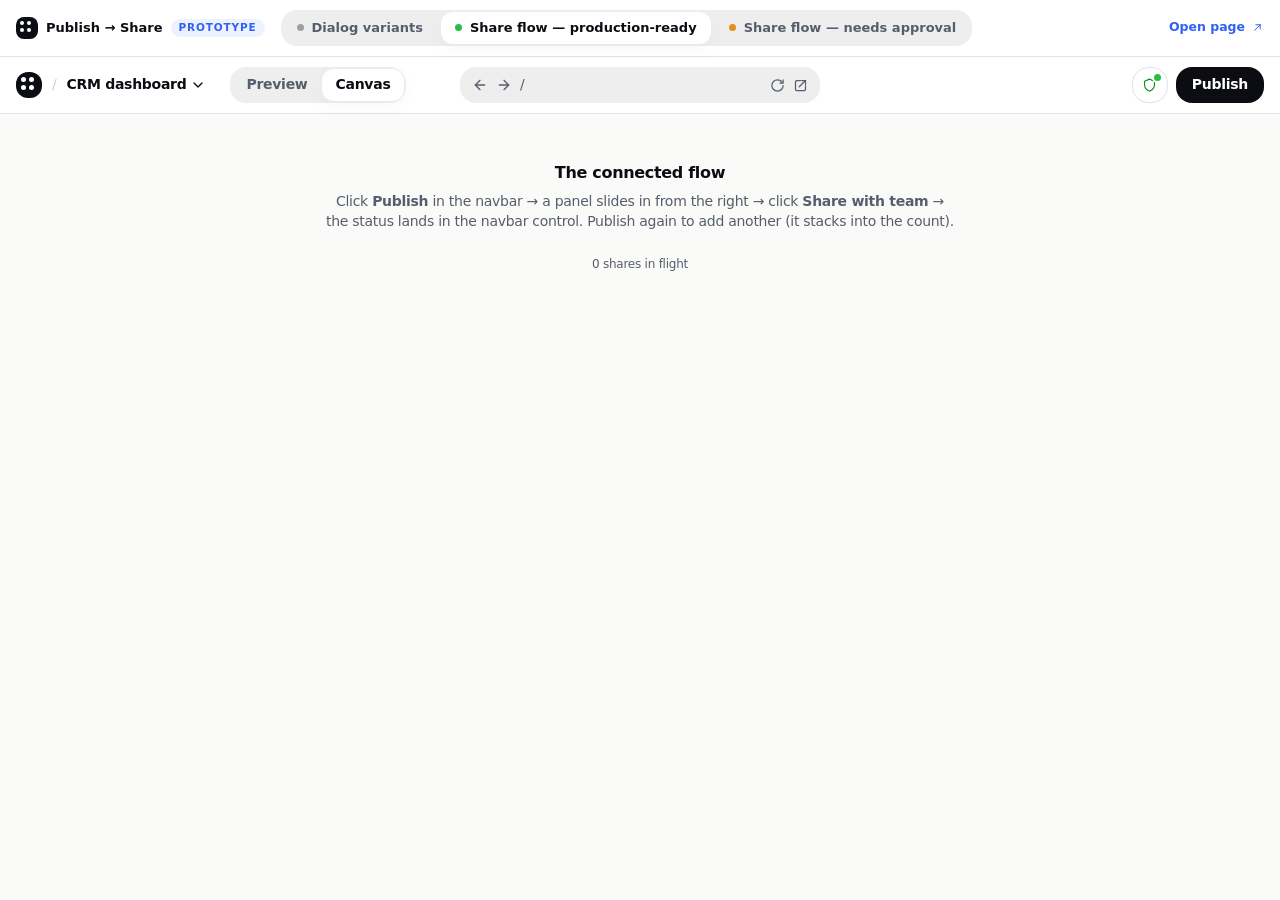
==== index.html @ e2013c05 "Publish → Share prototype: dialog variants + both connected flows with page nav" ====
<!DOCTYPE html>
<html lang="en" class="light">
  <head>
    <meta charset="UTF-8" />
    <meta name="viewport" content="width=device-width, initial-scale=1.0" />
    <title>Publish → Share — prototype</title>
    <script type="module" crossorigin src="./assets/prototype-CYHGVTD9.js"></script>
    <link rel="modulepreload" crossorigin href="./assets/tokenStyle-CZzd1Yzl.js">
    <link rel="modulepreload" crossorigin href="./assets/cn-BQHNewu7.js">
    <link rel="stylesheet" crossorigin href="./assets/tokenStyle-BaVqTPIq.css">
  </head>
  <body>
    <div id="root"></div>
  </body>
</html>
---- assets/tokenStyle-BaVqTPIq.css ----
@font-face{font-family:Satoshi;src:url(../fonts/satoshi/Satoshi%20Regular.otf) format("opentype");font-weight:400;font-style:normal;font-display:swap}@font-face{font-family:Satoshi;src:url(../fonts/satoshi/Satoshi%20Medium.otf) format("opentype");font-weight:500;font-style:normal;font-display:swap}@font-face{font-family:Satoshi;src:url(../fonts/satoshi/Satoshi%20Bold.otf) format("opentype");font-weight:700;font-style:normal;font-display:swap}*,:before,:after{--tw-border-spacing-x: 0;--tw-border-spacing-y: 0;--tw-translate-x: 0;--tw-translate-y: 0;--tw-rotate: 0;--tw-skew-x: 0;--tw-skew-y: 0;--tw-scale-x: 1;--tw-scale-y: 1;--tw-pan-x: ;--tw-pan-y: ;--tw-pinch-zoom: ;--tw-scroll-snap-strictness: proximity;--tw-gradient-from-position: ;--tw-gradient-via-position: ;--tw-gradient-to-position: ;--tw-ordinal: ;--tw-slashed-zero: ;--tw-numeric-figure: ;--tw-numeric-spacing: ;--tw-numeric-fraction: ;--tw-ring-inset: ;--tw-ring-offset-width: 0px;--tw-ring-offset-color: #fff;--tw-ring-color: rgb(71 115 245 / .5);--tw-ring-offset-shadow: 0 0 #0000;--tw-ring-shadow: 0 0 #0000;--tw-shadow: 0 0 #0000;--tw-shadow-colored: 0 0 #0000;--tw-blur: ;--tw-brightness: ;--tw-contrast: ;--tw-grayscale: ;--tw-hue-rotate: ;--tw-invert: ;--tw-saturate: ;--tw-sepia: ;--tw-drop-shadow: ;--tw-backdrop-blur: ;--tw-backdrop-brightness: ;--tw-backdrop-contrast: ;--tw-backdrop-grayscale: ;--tw-backdrop-hue-rotate: ;--tw-backdrop-invert: ;--tw-backdrop-opacity: ;--tw-backdrop-saturate: ;--tw-backdrop-sepia: ;--tw-contain-size: ;--tw-contain-layout: ;--tw-contain-paint: ;--tw-contain-style: }::backdrop{--tw-border-spacing-x: 0;--tw-border-spacing-y: 0;--tw-translate-x: 0;--tw-translate-y: 0;--tw-rotate: 0;--tw-skew-x: 0;--tw-skew-y: 0;--tw-scale-x: 1;--tw-scale-y: 1;--tw-pan-x: ;--tw-pan-y: ;--tw-pinch-zoom: ;--tw-scroll-snap-strictness: proximity;--tw-gradient-from-position: ;--tw-gradient-via-position: ;--tw-gradient-to-position: ;--tw-ordinal: ;--tw-slashed-zero: ;--tw-numeric-figure: ;--tw-numeric-spacing: ;--tw-numeric-fraction: ;--tw-ring-inset: ;--tw-ring-offset-width: 0px;--tw-ring-offset-color: #fff;--tw-ring-color: rgb(71 115 245 / .5);--tw-ring-offset-shadow: 0 0 #0000;--tw-ring-shadow: 0 0 #0000;--tw-shadow: 0 0 #0000;--tw-shadow-colored: 0 0 #0000;--tw-blur: ;--tw-brightness: ;--tw-contrast: ;--tw-grayscale: ;--tw-hue-rotate: ;--tw-invert: ;--tw-saturate: ;--tw-sepia: ;--tw-drop-shadow: ;--tw-backdrop-blur: ;--tw-backdrop-brightness: ;--tw-backdrop-contrast: ;--tw-backdrop-grayscale: ;--tw-backdrop-hue-rotate: ;--tw-backdrop-invert: ;--tw-backdrop-opacity: ;--tw-backdrop-saturate: ;--tw-backdrop-sepia: ;--tw-contain-size: ;--tw-contain-layout: ;--tw-contain-paint: ;--tw-contain-style: }*,:before,:after{box-sizing:border-box;border-width:0;border-style:solid;border-color:#e5e7eb}:before,:after{--tw-content: ""}html,:host{line-height:1.5;-webkit-text-size-adjust:100%;-moz-tab-size:4;-o-tab-size:4;tab-size:4;font-family:Inter,system-ui,-apple-system,sans-serif;font-feature-settings:normal;font-variation-settings:normal;-webkit-tap-highlight-color:transparent}body{margin:0;line-height:inherit}hr{height:0;color:inherit;border-top-width:1px}abbr:where([title]){-webkit-text-decoration:underline dotted;text-decoration:underline dotted}h1,h2,h3,h4,h5,h6{font-size:inherit;font-weight:inherit}a{color:inherit;text-decoration:inherit}b,strong{font-weight:bolder}code,kbd,samp,pre{font-family:ui-monospace,SFMono-Regular,Menlo,Monaco,Consolas,Liberation Mono,Courier New,monospace;font-feature-settings:normal;font-variation-settings:normal;font-size:1em}small{font-size:80%}sub,sup{font-size:75%;line-height:0;position:relative;vertical-align:baseline}sub{bottom:-.25em}sup{top:-.5em}table{text-indent:0;border-color:inherit;border-collapse:collapse}button,input,optgroup,select,textarea{font-family:inherit;font-feature-settings:inherit;font-variation-settings:inherit;font-size:100%;font-weight:inherit;line-height:inherit;letter-spacing:inherit;color:inherit;margin:0;padding:0}button,select{text-transform:none}button,input:where([type=button]),input:where([type=reset]),input:where([type=submit]){-webkit-appearance:button;background-color:transparent;background-image:none}:-moz-focusring{outline:auto}:-moz-ui-invalid{box-shadow:none}progress{vertical-align:baseline}::-webkit-inner-spin-button,::-webkit-outer-spin-button{height:auto}[type=search]{-webkit-appearance:textfield;outline-offset:-2px}::-webkit-search-decoration{-webkit-appearance:none}::-webkit-file-upload-button{-webkit-appearance:button;font:inherit}summary{display:list-item}blockquote,dl,dd,h1,h2,h3,h4,h5,h6,hr,figure,p,pre{margin:0}fieldset{margin:0;padding:0}legend{padding:0}ol,ul,menu{list-style:none;margin:0;padding:0}dialog{padding:0}textarea{resize:vertical}input::-moz-placeholder,textarea::-moz-placeholder{opacity:1;color:#9ca3af}input::placeholder,textarea::placeholder{opacity:1;color:#9ca3af}button,[role=button]{cursor:pointer}:disabled{cursor:default}img,svg,video,canvas,audio,iframe,embed,object{display:block;vertical-align:middle}img,video{max-width:100%;height:auto}[hidden]:where(:not([hidden=until-found])){display:none}:root{--color-button-cta: #0b0d12;--color-button-active: #0b0d12;--color-button-hover: #0b0d12;--color-button-success: #28bf45;--color-button-error: #de3f2c;--color-button-warning: #e58e20;--color-button-disable: #a3abc2;--color-bg-screen: #fafaf9;--color-bg-white: #ffffff;--color-bg-grey: #eeeeee;--color-bg-black: #0b0d12;--color-bg-contrast: #0b0d12;--color-bg-success: #f0fcf2;--color-bg-error: #fff4f2;--color-bg-warning: #fff9f0;--color-bg-blue: #f2f4f7;--color-icon-primary: #0b0d12;--color-icon-secondary: #565e6b;--color-icon-tertiary: #2f61f5;--color-icon-white: #ffffff;--color-icon-disable: #c7cddb;--color-icon-success: #0f8c27;--color-icon-error: #b22212;--color-icon-warning: #b26e18;--color-border-default: #dfe2ed;--color-border-hover: #0b0d12;--color-border-disable: #c7cddb;--color-border-white: #ffffff;--color-border-tertiary: #4773f5;--color-border-blue: #dae1f5;--color-border-green: #c4f2cd;--color-border-yellow: #ffe8cc;--color-border-red-light: #ffd1cc;--color-border-red-dark: #b22212;--color-focus-ring: #c7ddff;--color-bg-overlay: rgb(11 13 18 / .4);--color-text-primary: #0b0d12;--color-text-secondary: #565e6b;--color-text-tertiary: #2f61f5;--color-text-placeholder: #a3abc2;--color-text-disable: #c7cddb;--color-text-white: #ffffff;--color-text-black: #0b0d12;--color-text-success: #0f8c27;--color-text-error: #b22212;--color-text-warning: #b26e18}.dark{--color-button-cta: #ffffff;--color-button-active: #f5f5f7;--color-button-hover: #f5f5f7;--color-button-success: #28bf45;--color-button-error: #de3f2c;--color-button-warning: #e58e20;--color-button-disable: #565e6b;--color-bg-screen: #0b0d12;--color-bg-white: #15181f;--color-bg-grey: #1f232c;--color-bg-black: #ffffff;--color-bg-contrast: #ffffff;--color-bg-success: #0f1f12;--color-bg-error: #1f0e0c;--color-bg-warning: #1f1810;--color-bg-blue: #0e1424;--color-icon-primary: #ffffff;--color-icon-secondary: #a3abc2;--color-icon-tertiary: #4773f5;--color-icon-white: #0b0d12;--color-icon-disable: #565e6b;--color-icon-success: #28bf45;--color-icon-error: #de3f2c;--color-icon-warning: #e58e20;--color-border-default: #2a2f3b;--color-border-hover: #ffffff;--color-border-disable: #565e6b;--color-border-white: #15181f;--color-border-tertiary: #4773f5;--color-border-blue: #1d2540;--color-border-green: #1c3d24;--color-border-yellow: #3d2e15;--color-border-red-light: #3d1c17;--color-border-red-dark: #de3f2c;--color-focus-ring: #2a3a66;--color-bg-overlay: rgb(0 0 0 / .6);--color-text-primary: #ffffff;--color-text-secondary: #a3abc2;--color-text-tertiary: #4773f5;--color-text-placeholder: #565e6b;--color-text-disable: #565e6b;--color-text-white: #0b0d12;--color-text-black: #ffffff;--color-text-success: #28bf45;--color-text-error: #de3f2c;--color-text-warning: #e58e20}@media (prefers-color-scheme: dark){:root:not(.light){--color-button-cta: #ffffff;--color-button-active: #f5f5f7;--color-button-hover: #f5f5f7;--color-button-success: #28bf45;--color-button-error: #de3f2c;--color-button-warning: #e58e20;--color-button-disable: #565e6b;--color-bg-screen: #0b0d12;--color-bg-white: #15181f;--color-bg-grey: #1f232c;--color-bg-black: #ffffff;--color-bg-contrast: #ffffff;--color-bg-success: #0f1f12;--color-bg-error: #1f0e0c;--color-bg-warning: #1f1810;--color-bg-blue: #0e1424;--color-icon-primary: #ffffff;--color-icon-secondary: #a3abc2;--color-icon-tertiary: #4773f5;--color-icon-white: #0b0d12;--color-icon-disable: #565e6b;--color-icon-success: #28bf45;--color-icon-error: #de3f2c;--color-icon-warning: #e58e20;--color-border-default: #2a2f3b;--color-border-hover: #ffffff;--color-border-disable: #565e6b;--color-border-white: #15181f;--color-border-tertiary: #4773f5;--color-border-blue: #1d2540;--color-border-green: #1c3d24;--color-border-yellow: #3d2e15;--color-border-red-light: #3d1c17;--color-border-red-dark: #de3f2c;--color-focus-ring: #2a3a66;--color-bg-overlay: rgb(0 0 0 / .6);--color-text-primary: #ffffff;--color-text-secondary: #a3abc2;--color-text-tertiary: #4773f5;--color-text-placeholder: #565e6b;--color-text-disable: #565e6b;--color-text-white: #0b0d12;--color-text-black: #ffffff;--color-text-success: #28bf45;--color-text-error: #de3f2c;--color-text-warning: #e58e20}}:root{--spring-primary: #FFB6C1;--spring-secondary: #90EE90;--spring-accent: #87CEEB;--left-panel-width: 25%}.\!container{width:100%!important}.container{width:100%}@media (min-width: 640px){.\!container{max-width:640px!important}.container{max-width:640px}}@media (min-width: 768px){.\!container{max-width:768px!important}.container{max-width:768px}}@media (min-width: 1024px){.\!container{max-width:1024px!important}.container{max-width:1024px}}@media (min-width: 1280px){.\!container{max-width:1280px!important}.container{max-width:1280px}}@media (min-width: 1536px){.\!container{max-width:1536px!important}.container{max-width:1536px}}.custom-scrollbar{scrollbar-width:thin;scrollbar-color:rgba(0,0,0,.2) transparent}.custom-scrollbar::-webkit-scrollbar{width:12px;height:12px}.custom-scrollbar::-webkit-scrollbar-track{background:transparent;border-radius:10px;margin:8px 4px}.custom-scrollbar::-webkit-scrollbar-thumb{background:linear-gradient(180deg,#ffb6c180,#87ceeb66);border-radius:8px;border:1px solid rgba(255,255,255,.3);box-shadow:inset 0 0 3px #fff3;background-clip:padding-box;margin-right:2px}.custom-scrollbar::-webkit-scrollbar-thumb:hover{background:linear-gradient(180deg,#ffb6c1b3,#87ceeb99);box-shadow:inset 0 0 5px #ffffff4d}.custom-scrollbar::-webkit-scrollbar-thumb:active{background:linear-gradient(180deg,#ffb6c1cc,#87ceebb3)}.spring-header-container{display:flex;align-items:center;height:48px;padding:8px 20px;background:#fafaf9;border-bottom:1px solid var(--color-border-default);font-family:Inter,-apple-system,BlinkMacSystemFont,Segoe UI,sans-serif;position:fixed;top:0;left:var(--spring-menu-push, 0px);width:calc(100% - var(--spring-menu-push, 0px));transition:left .24s cubic-bezier(.16,1,.3,1),width .24s cubic-bezier(.16,1,.3,1);z-index:999999;pointer-events:auto}.spring-left-panel-container{display:flex;flex-direction:column;background:#fafaf9;position:fixed;top:48px;left:var(--spring-menu-push, 0px);width:var(--left-panel-width);min-width:350px;height:calc(100% - 48px);transition:left .24s cubic-bezier(.16,1,.3,1);z-index:999999;pointer-events:auto}@media (min-width: 2000px){:root{--left-panel-width-max: 400px}}@media (max-width: 1400px){:root{--left-panel-width-min: 280px}}@keyframes fadeUp{0%{opacity:0;transform:translateY(-4px)}to{opacity:1;transform:translateY(0)}}@keyframes shiny{0%{background-position:200% 0}to{background-position:-200% 0}}@keyframes sync-spin{to{transform:rotate(360deg)}}@keyframes shimmer{0%{background-position:150% center}to{background-position:-50% center}}.shimmer-text{background:linear-gradient(120deg,#565e6b,#565e6b 40%,#c7cddb,#565e6b 60%,#565e6b);background-size:200% 100%;background-clip:text;-webkit-background-clip:text;-webkit-text-fill-color:transparent;animation:shimmer 1.6s linear infinite}.sr-only{position:absolute;width:1px;height:1px;padding:0;margin:-1px;overflow:hidden;clip:rect(0,0,0,0);white-space:nowrap;border-width:0}.pointer-events-none{pointer-events:none}.pointer-events-auto{pointer-events:auto}.visible{visibility:visible}.invisible{visibility:hidden}.collapse{visibility:collapse}.static{position:static}.fixed{position:fixed}.absolute{position:absolute}.relative{position:relative}.sticky{position:sticky}.inset-0{top:0;right:0;bottom:0;left:0}.inset-x-0{left:0;right:0}.inset-y-0{top:0;bottom:0}.-bottom-16{bottom:-64px}.-left-12{left:-48px}.-right-1{right:-4px}.-right-12{right:-48px}.-right-16{right:-64px}.-top-1{top:-4px}.-top-24{top:-6rem}.-top-7{top:-28px}.bottom-0{bottom:0}.bottom-1{bottom:4px}.bottom-1\.5{bottom:.375rem}.bottom-full{bottom:100%}.left-0{left:0}.left-0\.5{left:2px}.left-1\/2{left:50%}.left-6{left:24px}.left-\[11px\]{left:11px}.right-0{right:0}.right-1{right:4px}.right-1\.5{right:.375rem}.right-2{right:8px}.right-3{right:12px}.right-4{right:16px}.right-\[-7px\]{right:-7px}.top-0{top:0}.top-0\.5{top:2px}.top-1{top:4px}.top-1\.5{top:.375rem}.top-1\/2{top:50%}.top-2{top:8px}.top-3{top:12px}.top-4{top:16px}.top-5{top:20px}.top-6{top:24px}.top-\[-7px\]{top:-7px}.top-\[calc\(100\%\+4px\)\]{top:calc(100% + 4px)}.top-\[calc\(100\%\+6px\)\]{top:calc(100% + 6px)}.top-full{top:100%}.z-0{z-index:0}.z-10{z-index:10}.z-20{z-index:20}.z-50{z-index:50}.z-\[100000000\]{z-index:100000000}.z-\[1000000\]{z-index:1000000}.z-\[100\]{z-index:100}.z-\[2000000\]{z-index:2000000}.z-\[2000001\]{z-index:2000001}.z-\[60\]{z-index:60}.z-\[70\]{z-index:70}.z-\[999998\]{z-index:999998}.z-\[99999995\]{z-index:99999995}.z-\[99999999\]{z-index:99999999}.z-\[9999999\]{z-index:9999999}.z-\[999999\]{z-index:999999}.z-\[N\]{z-index:N}.z-popover{z-index:50}.m-0{margin:0}.-mx-1{margin-left:-4px;margin-right:-4px}.mx-0\.5{margin-left:2px;margin-right:2px}.mx-3{margin-left:12px;margin-right:12px}.mx-6{margin-left:24px;margin-right:24px}.mx-auto{margin-left:auto;margin-right:auto}.my-1{margin-top:4px;margin-bottom:4px}.my-3{margin-top:12px;margin-bottom:12px}.my-4{margin-top:16px;margin-bottom:16px}.\!mt-2{margin-top:8px!important}.-mr-0\.5{margin-right:-2px}.-mt-1{margin-top:-4px}.mb-0\.5{margin-bottom:2px}.mb-1{margin-bottom:4px}.mb-1\.5{margin-bottom:.375rem}.mb-2{margin-bottom:8px}.mb-3{margin-bottom:12px}.mb-4{margin-bottom:16px}.mb-5{margin-bottom:20px}.mb-\[6px\]{margin-bottom:6px}.mb-\[8px\]{margin-bottom:8px}.ml-1{margin-left:4px}.ml-2{margin-left:8px}.ml-6{margin-left:24px}.ml-auto{margin-left:auto}.mr-auto{margin-right:auto}.mt-0{margin-top:0}.mt-0\.5{margin-top:2px}.mt-1{margin-top:4px}.mt-1\.5{margin-top:.375rem}.mt-12{margin-top:48px}.mt-2{margin-top:8px}.mt-2\.5{margin-top:.625rem}.mt-3{margin-top:12px}.mt-3\.5{margin-top:.875rem}.mt-4{margin-top:16px}.mt-5{margin-top:20px}.mt-6{margin-top:24px}.mt-7{margin-top:28px}.mt-8{margin-top:32px}.mt-\[16px\]{margin-top:16px}.mt-\[1px\]{margin-top:1px}.mt-\[24px\]{margin-top:24px}.mt-\[2px\]{margin-top:2px}.mt-\[5px\]{margin-top:5px}.mt-\[6px\]{margin-top:6px}.mt-\[7px\]{margin-top:7px}.mt-auto{margin-top:auto}.line-clamp-2{overflow:hidden;display:-webkit-box;-webkit-box-orient:vertical;-webkit-line-clamp:2}.block{display:block}.inline-block{display:inline-block}.inline{display:inline}.flex{display:flex}.inline-flex{display:inline-flex}.table{display:table}.grid{display:grid}.contents{display:contents}.hidden{display:none}.size-1\.5{width:.375rem;height:.375rem}.size-10{width:40px;height:40px}.size-14{width:56px;height:56px}.size-2{width:8px;height:8px}.size-20{width:80px;height:80px}.size-3{width:12px;height:12px}.size-4{width:16px;height:16px}.size-44{width:11rem;height:11rem}.size-5{width:20px;height:20px}.size-6{width:24px;height:24px}.size-64{width:16rem;height:16rem}.size-8{width:32px;height:32px}.size-\[10px\]{width:10px;height:10px}.size-\[15px\]{width:15px;height:15px}.size-\[16px\]{width:16px;height:16px}.size-\[18px\]{width:18px;height:18px}.size-\[38px\]{width:38px;height:38px}.size-\[46px\]{width:46px;height:46px}.size-\[52px\]{width:52px;height:52px}.size-\[72px\]{width:72px;height:72px}.size-full{width:100%;height:100%}.h-0\.5{height:2px}.h-1\.5{height:.375rem}.h-10{height:40px}.h-11{height:44px}.h-12{height:48px}.h-16{height:64px}.h-2{height:8px}.h-2\.5{height:.625rem}.h-3{height:12px}.h-32{height:8rem}.h-4{height:16px}.h-5{height:20px}.h-6{height:24px}.h-7{height:28px}.h-8{height:32px}.h-9{height:36px}.h-\[10px\]{height:10px}.h-\[11px\]{height:11px}.h-\[120px\]{height:120px}.h-\[13px\]{height:13px}.h-\[14px\]{height:14px}.h-\[15px\]{height:15px}.h-\[162px\]{height:162px}.h-\[170px\]{height:170px}.h-\[175px\]{height:175px}.h-\[17px\]{height:17px}.h-\[18px\]{height:18px}.h-\[22px\]{height:22px}.h-\[253px\]{height:253px}.h-\[26px\]{height:26px}.h-\[3px\]{height:3px}.h-\[55\%\]{height:55%}.h-\[560px\]{height:560px}.h-\[5px\]{height:5px}.h-\[6px\]{height:6px}.h-\[700px\]{height:700px}.h-\[7px\]{height:7px}.h-\[84px\]{height:84px}.h-auto{height:auto}.h-full{height:100%}.h-max{height:-moz-max-content;height:max-content}.h-px{height:1px}.h-screen{height:100vh}.max-h-64{max-height:16rem}.max-h-72{max-height:18rem}.max-h-\[180px\]{max-height:180px}.max-h-\[244px\]{max-height:244px}.max-h-\[280px\]{max-height:280px}.max-h-\[50vh\]{max-height:50vh}.max-h-\[80vh\]{max-height:80vh}.max-h-\[84vh\]{max-height:84vh}.max-h-\[85vh\]{max-height:85vh}.max-h-\[var\(--available-height\)\]{max-height:var(--available-height)}.max-h-full{max-height:100%}.min-h-0{min-height:0px}.min-h-40{min-height:10rem}.min-h-5{min-height:20px}.min-h-\[640px\]{min-height:640px}.min-h-full{min-height:100%}.min-h-screen{min-height:100vh}.w-1{width:4px}.w-1\/3{width:33.333333%}.w-10{width:40px}.w-11{width:44px}.w-12{width:48px}.w-14{width:56px}.w-16{width:64px}.w-2{width:8px}.w-2\.5{width:.625rem}.w-2\/3{width:66.666667%}.w-24{width:6rem}.w-3{width:12px}.w-4{width:16px}.w-44{width:11rem}.w-48{width:12rem}.w-5{width:20px}.w-6{width:24px}.w-7{width:28px}.w-72{width:18rem}.w-8{width:32px}.w-80{width:20rem}.w-9{width:36px}.w-\[10px\]{width:10px}.w-\[11px\]{width:11px}.w-\[130px\]{width:130px}.w-\[13px\]{width:13px}.w-\[150px\]{width:150px}.w-\[15px\]{width:15px}.w-\[18px\]{width:18px}.w-\[190px\]{width:190px}.w-\[22px\]{width:22px}.w-\[230px\]{width:230px}.w-\[260px\]{width:260px}.w-\[26px\]{width:26px}.w-\[272px\]{width:272px}.w-\[280px\]{width:280px}.w-\[288px\]{width:288px}.w-\[295px\]{width:295px}.w-\[2px\]{width:2px}.w-\[300px\]{width:300px}.w-\[312px\]{width:312px}.w-\[316px\]{width:316px}.w-\[320px\]{width:320px}.w-\[332px\]{width:332px}.w-\[360px\]{width:360px}.w-\[378px\]{width:378px}.w-\[380px\]{width:380px}.w-\[390px\]{width:390px}.w-\[400px\]{width:400px}.w-\[40px\]{width:40px}.w-\[420px\]{width:420px}.w-\[42px\]{width:42px}.w-\[440px\]{width:440px}.w-\[460px\]{width:460px}.w-\[474px\]{width:474px}.w-\[480px\]{width:480px}.w-\[520px\]{width:520px}.w-\[540px\]{width:540px}.w-\[560px\]{width:560px}.w-\[5px\]{width:5px}.w-\[60px\]{width:60px}.w-\[640px\]{width:640px}.w-\[680px\]{width:680px}.w-\[6px\]{width:6px}.w-\[7px\]{width:7px}.w-\[var\(--anchor-width\)\]{width:var(--anchor-width)}.w-fit{width:-moz-fit-content;width:fit-content}.w-full{width:100%}.w-max{width:-moz-max-content;width:max-content}.w-px{width:1px}.min-w-0{min-width:0px}.min-w-\[118px\]{min-width:118px}.min-w-\[124px\]{min-width:124px}.min-w-\[160px\]{min-width:160px}.min-w-\[240px\]{min-width:240px}.min-w-\[24px\]{min-width:24px}.min-w-\[260px\]{min-width:260px}.min-w-\[44px\]{min-width:44px}.min-w-\[52px\]{min-width:52px}.min-w-full{min-width:100%}.max-w-16{max-width:64px}.max-w-28{max-width:7rem}.max-w-48{max-width:12rem}.max-w-\[1080px\]{max-width:1080px}.max-w-\[1120px\]{max-width:1120px}.max-w-\[1180px\]{max-width:1180px}.max-w-\[180px\]{max-width:180px}.max-w-\[220px\]{max-width:220px}.max-w-\[2300px\]{max-width:2300px}.max-w-\[240px\]{max-width:240px}.max-w-\[260px\]{max-width:260px}.max-w-\[303px\]{max-width:303px}.max-w-\[34ch\]{max-width:34ch}.max-w-\[36ch\]{max-width:36ch}.max-w-\[420px\]{max-width:420px}.max-w-\[480px\]{max-width:480px}.max-w-\[487px\]{max-width:487px}.max-w-\[560px\]{max-width:560px}.max-w-\[582px\]{max-width:582px}.max-w-\[60ch\]{max-width:60ch}.max-w-\[620px\]{max-width:620px}.max-w-\[640px\]{max-width:640px}.max-w-\[680px\]{max-width:680px}.max-w-\[720px\]{max-width:720px}.max-w-\[760px\]{max-width:760px}.max-w-\[880px\]{max-width:880px}.max-w-\[90vw\]{max-width:90vw}.max-w-\[92vw\]{max-width:92vw}.max-w-\[95\%\]{max-width:95%}.max-w-full{max-width:100%}.max-w-xs{max-width:20rem}.flex-1{flex:1 1 0%}.flex-shrink-0{flex-shrink:0}.shrink{flex-shrink:1}.shrink-0{flex-shrink:0}.grow{flex-grow:1}.border-collapse{border-collapse:collapse}.origin-\[var\(--transform-origin\)\]{transform-origin:var(--transform-origin)}.-translate-x-1\/2{--tw-translate-x: -50%;transform:translate(var(--tw-translate-x),var(--tw-translate-y)) rotate(var(--tw-rotate)) skew(var(--tw-skew-x)) skewY(var(--tw-skew-y)) scaleX(var(--tw-scale-x)) scaleY(var(--tw-scale-y))}.-translate-y-1\/2{--tw-translate-y: -50%;transform:translate(var(--tw-translate-x),var(--tw-translate-y)) rotate(var(--tw-rotate)) skew(var(--tw-skew-x)) skewY(var(--tw-skew-y)) scaleX(var(--tw-scale-x)) scaleY(var(--tw-scale-y))}.translate-x-0{--tw-translate-x: 0px;transform:translate(var(--tw-translate-x),var(--tw-translate-y)) rotate(var(--tw-rotate)) skew(var(--tw-skew-x)) skewY(var(--tw-skew-y)) scaleX(var(--tw-scale-x)) scaleY(var(--tw-scale-y))}.translate-x-\[20px\]{--tw-translate-x: 20px;transform:translate(var(--tw-translate-x),var(--tw-translate-y)) rotate(var(--tw-rotate)) skew(var(--tw-skew-x)) skewY(var(--tw-skew-y)) scaleX(var(--tw-scale-x)) scaleY(var(--tw-scale-y))}.translate-x-\[2px\]{--tw-translate-x: 2px;transform:translate(var(--tw-translate-x),var(--tw-translate-y)) rotate(var(--tw-rotate)) skew(var(--tw-skew-x)) skewY(var(--tw-skew-y)) scaleX(var(--tw-scale-x)) scaleY(var(--tw-scale-y))}.translate-x-full{--tw-translate-x: 100%;transform:translate(var(--tw-translate-x),var(--tw-translate-y)) rotate(var(--tw-rotate)) skew(var(--tw-skew-x)) skewY(var(--tw-skew-y)) scaleX(var(--tw-scale-x)) scaleY(var(--tw-scale-y))}.translate-y-0{--tw-translate-y: 0px;transform:translate(var(--tw-translate-x),var(--tw-translate-y)) rotate(var(--tw-rotate)) skew(var(--tw-skew-x)) skewY(var(--tw-skew-y)) scaleX(var(--tw-scale-x)) scaleY(var(--tw-scale-y))}.translate-y-2{--tw-translate-y: 8px;transform:translate(var(--tw-translate-x),var(--tw-translate-y)) rotate(var(--tw-rotate)) skew(var(--tw-skew-x)) skewY(var(--tw-skew-y)) scaleX(var(--tw-scale-x)) scaleY(var(--tw-scale-y))}.-rotate-12{--tw-rotate: -12deg;transform:translate(var(--tw-translate-x),var(--tw-translate-y)) rotate(var(--tw-rotate)) skew(var(--tw-skew-x)) skewY(var(--tw-skew-y)) scaleX(var(--tw-scale-x)) scaleY(var(--tw-scale-y))}.rotate-12{--tw-rotate: 12deg;transform:translate(var(--tw-translate-x),var(--tw-translate-y)) rotate(var(--tw-rotate)) skew(var(--tw-skew-x)) skewY(var(--tw-skew-y)) scaleX(var(--tw-scale-x)) scaleY(var(--tw-scale-y))}.transform{transform:translate(var(--tw-translate-x),var(--tw-translate-y)) rotate(var(--tw-rotate)) skew(var(--tw-skew-x)) skewY(var(--tw-skew-y)) scaleX(var(--tw-scale-x)) scaleY(var(--tw-scale-y))}@keyframes scale-in{0%{transform:scale(0);opacity:0}to{transform:scale(1);opacity:1}}.animate-\[scale-in_80ms_ease-out\]{animation:scale-in 80ms ease-out}@keyframes fadeIn{0%{opacity:0}to{opacity:1}}.animate-fade-in{animation:fadeIn .3s ease-in-out}@keyframes pulse{50%{opacity:.5}}.animate-pulse{animation:pulse 2s cubic-bezier(.4,0,.6,1) infinite}@keyframes spin{to{transform:rotate(360deg)}}.animate-spin{animation:spin 1s linear infinite}.cursor-col-resize{cursor:col-resize}.cursor-copy{cursor:copy}.cursor-default{cursor:default}.cursor-grab{cursor:grab}.cursor-not-allowed{cursor:not-allowed}.cursor-ns-resize{cursor:ns-resize}.cursor-pointer{cursor:pointer}.cursor-text{cursor:text}.select-none{-webkit-user-select:none;-moz-user-select:none;user-select:none}.select-all{-webkit-user-select:all;-moz-user-select:all;user-select:all}.resize-none{resize:none}.resize-y{resize:vertical}.resize{resize:both}.scroll-mt-4{scroll-margin-top:16px}.list-inside{list-style-position:inside}.list-decimal{list-style-type:decimal}.list-disc{list-style-type:disc}.grid-cols-1{grid-template-columns:repeat(1,minmax(0,1fr))}.grid-cols-2{grid-template-columns:repeat(2,minmax(0,1fr))}.grid-cols-3{grid-template-columns:repeat(3,minmax(0,1fr))}.grid-cols-4{grid-template-columns:repeat(4,minmax(0,1fr))}.grid-cols-\[1fr_1fr_300px\]{grid-template-columns:1fr 1fr 300px}.grid-cols-\[260px_1fr\]{grid-template-columns:260px 1fr}.grid-cols-\[300px_1fr\]{grid-template-columns:300px 1fr}.grid-cols-\[repeat\(3\,minmax\(0\,1fr\)\)\]{grid-template-columns:repeat(3,minmax(0,1fr))}.flex-row{flex-direction:row}.flex-col{flex-direction:column}.flex-wrap{flex-wrap:wrap}.content-center{align-content:center}.content-start{align-content:flex-start}.items-start{align-items:flex-start}.items-end{align-items:flex-end}.items-center{align-items:center}.items-baseline{align-items:baseline}.items-stretch{align-items:stretch}.justify-start{justify-content:flex-start}.justify-end{justify-content:flex-end}.justify-center{justify-content:center}.justify-between{justify-content:space-between}.gap-0{gap:0px}.gap-0\.5{gap:2px}.gap-1{gap:4px}.gap-1\.5{gap:.375rem}.gap-10{gap:40px}.gap-12{gap:48px}.gap-2{gap:8px}.gap-2\.5{gap:.625rem}.gap-3{gap:12px}.gap-4{gap:16px}.gap-5{gap:20px}.gap-6{gap:24px}.gap-7{gap:28px}.gap-8{gap:32px}.gap-\[16px\]{gap:16px}.gap-\[24px\]{gap:24px}.gap-\[48px\]{gap:48px}.gap-\[4px\]{gap:4px}.gap-\[80px\]{gap:80px}.gap-\[8px\]{gap:8px}.gap-x-2{-moz-column-gap:8px;column-gap:8px}.gap-x-4{-moz-column-gap:16px;column-gap:16px}.gap-x-5{-moz-column-gap:20px;column-gap:20px}.gap-x-6{-moz-column-gap:24px;column-gap:24px}.gap-x-8{-moz-column-gap:32px;column-gap:32px}.gap-y-1{row-gap:4px}.gap-y-1\.5{row-gap:.375rem}.gap-y-2{row-gap:8px}.gap-y-3{row-gap:12px}.gap-y-5{row-gap:20px}.-space-x-1\.5>:not([hidden])~:not([hidden]){--tw-space-x-reverse: 0;margin-right:calc(-.375rem * var(--tw-space-x-reverse));margin-left:calc(-.375rem * calc(1 - var(--tw-space-x-reverse)))}.space-y-1>:not([hidden])~:not([hidden]){--tw-space-y-reverse: 0;margin-top:calc(4px * calc(1 - var(--tw-space-y-reverse)));margin-bottom:calc(4px * var(--tw-space-y-reverse))}.space-y-1\.5>:not([hidden])~:not([hidden]){--tw-space-y-reverse: 0;margin-top:calc(.375rem * calc(1 - var(--tw-space-y-reverse)));margin-bottom:calc(.375rem * var(--tw-space-y-reverse))}.space-y-2>:not([hidden])~:not([hidden]){--tw-space-y-reverse: 0;margin-top:calc(8px * calc(1 - var(--tw-space-y-reverse)));margin-bottom:calc(8px * var(--tw-space-y-reverse))}.space-y-4>:not([hidden])~:not([hidden]){--tw-space-y-reverse: 0;margin-top:calc(16px * calc(1 - var(--tw-space-y-reverse)));margin-bottom:calc(16px * var(--tw-space-y-reverse))}.divide-y>:not([hidden])~:not([hidden]){--tw-divide-y-reverse: 0;border-top-width:calc(1px * calc(1 - var(--tw-divide-y-reverse)));border-bottom-width:calc(1px * var(--tw-divide-y-reverse))}.divide-gray-200>:not([hidden])~:not([hidden]){--tw-divide-opacity: 1;border-color:rgb(229 231 235 / var(--tw-divide-opacity, 1))}.self-start{align-self:flex-start}.self-end{align-self:flex-end}.overflow-auto{overflow:auto}.overflow-hidden{overflow:hidden}.overflow-clip{overflow:clip}.overflow-x-auto{overflow-x:auto}.overflow-y-auto{overflow-y:auto}.overscroll-contain{overscroll-behavior:contain}.truncate{overflow:hidden;text-overflow:ellipsis;white-space:nowrap}.whitespace-normal{white-space:normal}.whitespace-nowrap{white-space:nowrap}.whitespace-pre{white-space:pre}.whitespace-pre-wrap{white-space:pre-wrap}.break-words{overflow-wrap:break-word}.break-all{word-break:break-all}.\!rounded{border-radius:.25rem!important}.rounded{border-radius:.25rem}.rounded-2xl{border-radius:20px}.rounded-3xl{border-radius:24px}.rounded-\[10px\]{border-radius:10px}.rounded-\[12px\]{border-radius:12px}.rounded-\[16px\]{border-radius:16px}.rounded-\[20px\]{border-radius:20px}.rounded-\[28px\]{border-radius:28px}.rounded-\[3px\]{border-radius:3px}.rounded-\[4px\]{border-radius:4px}.rounded-\[5px\]{border-radius:5px}.rounded-\[7px\]{border-radius:7px}.rounded-full{border-radius:9999px}.rounded-lg{border-radius:12px}.rounded-md{border-radius:8px}.rounded-none{border-radius:0}.rounded-sm{border-radius:4px}.rounded-xl{border-radius:16px}.rounded-l-2xl{border-top-left-radius:20px;border-bottom-left-radius:20px}.rounded-l-lg{border-top-left-radius:12px;border-bottom-left-radius:12px}.rounded-l-none{border-top-left-radius:0;border-bottom-left-radius:0}.rounded-r-lg{border-top-right-radius:12px;border-bottom-right-radius:12px}.rounded-r-none{border-top-right-radius:0;border-bottom-right-radius:0}.rounded-t-md{border-top-left-radius:8px;border-top-right-radius:8px}.border{border-width:1px}.border-0{border-width:0px}.border-1\.5{border-width:1.5px}.border-2{border-width:2px}.border-\[0\.5px\]{border-width:.5px}.border-\[1\.5px\]{border-width:1.5px}.border-\[3px\]{border-width:3px}.border-b{border-bottom-width:1px}.border-l{border-left-width:1px}.border-l-2{border-left-width:2px}.border-l-4{border-left-width:4px}.border-l-\[3px\]{border-left-width:3px}.border-r{border-right-width:1px}.border-t{border-top-width:1px}.border-dashed{border-style:dashed}.border-dotted{border-style:dotted}.border-none{border-style:none}.border-\[\#6243FF\]{--tw-border-opacity: 1;border-color:rgb(98 67 255 / var(--tw-border-opacity, 1))}.border-\[rgba\(0\,0\,0\,0\.1\)\]{border-color:#0000001a}.border-amber-200{--tw-border-opacity: 1;border-color:rgb(253 230 138 / var(--tw-border-opacity, 1))}.border-amber-300{--tw-border-opacity: 1;border-color:rgb(252 211 77 / var(--tw-border-opacity, 1))}.border-bg-black{border-color:var(--color-bg-black)}.border-bg-white{border-color:var(--color-bg-white)}.border-black\/10{border-color:#0000001a}.border-blue-200{--tw-border-opacity: 1;border-color:rgb(218 225 245 / var(--tw-border-opacity, 1))}.border-blue-300{--tw-border-opacity: 1;border-color:rgb(169 188 245 / var(--tw-border-opacity, 1))}.border-blue-500{--tw-border-opacity: 1;border-color:rgb(71 115 245 / var(--tw-border-opacity, 1))}.border-blue-600\/70{border-color:#2f61f5b3}.border-border{border-color:var(--color-border-default)}.border-border-blue{border-color:var(--color-border-blue)}.border-border-green{border-color:var(--color-border-green)}.border-border-hover{border-color:var(--color-border-hover)}.border-border-red-dark{border-color:var(--color-border-red-dark)}.border-border-red-light{border-color:var(--color-border-red-light)}.border-border-yellow{border-color:var(--color-border-yellow)}.border-emerald-200{--tw-border-opacity: 1;border-color:rgb(167 243 208 / var(--tw-border-opacity, 1))}.border-gray-100{--tw-border-opacity: 1;border-color:rgb(243 244 246 / var(--tw-border-opacity, 1))}.border-gray-200{--tw-border-opacity: 1;border-color:rgb(229 231 235 / var(--tw-border-opacity, 1))}.border-indigo-500\/80{border-color:#6366f1cc}.border-purple-200{--tw-border-opacity: 1;border-color:rgb(233 213 255 / var(--tw-border-opacity, 1))}.border-red-100{--tw-border-opacity: 1;border-color:rgb(255 232 229 / var(--tw-border-opacity, 1))}.border-red-200{--tw-border-opacity: 1;border-color:rgb(255 209 204 / var(--tw-border-opacity, 1))}.border-slate-200{--tw-border-opacity: 1;border-color:rgb(226 232 240 / var(--tw-border-opacity, 1))}.border-slate-300{--tw-border-opacity: 1;border-color:rgb(203 213 225 / var(--tw-border-opacity, 1))}.border-spring-pink{--tw-border-opacity: 1;border-color:rgb(255 182 193 / var(--tw-border-opacity, 1))}.border-transparent{border-color:transparent}.border-white\/20{border-color:#fff3}.border-l-gray-400{--tw-border-opacity: 1;border-left-color:rgb(156 163 175 / var(--tw-border-opacity, 1))}.border-l-red-400{--tw-border-opacity: 1;border-left-color:rgb(255 118 102 / var(--tw-border-opacity, 1))}.bg-\[\#16151f\]{--tw-bg-opacity: 1;background-color:rgb(22 21 31 / var(--tw-bg-opacity, 1))}.bg-\[\#F2F2F2\]{--tw-bg-opacity: 1;background-color:rgb(242 242 242 / var(--tw-bg-opacity, 1))}.bg-\[\#ececec\]{--tw-bg-opacity: 1;background-color:rgb(236 236 236 / var(--tw-bg-opacity, 1))}.bg-\[\#fafaf9\]{--tw-bg-opacity: 1;background-color:rgb(250 250 249 / var(--tw-bg-opacity, 1))}.bg-\[rgba\(14\,16\,20\,0\.96\)\]{background-color:#0e1014f5}.bg-\[var\(--color-border-disable\)\]{background-color:var(--color-border-disable)}.bg-amber-50{--tw-bg-opacity: 1;background-color:rgb(255 251 235 / var(--tw-bg-opacity, 1))}.bg-amber-50\/60{background-color:#fffbeb99}.bg-amber-600{--tw-bg-opacity: 1;background-color:rgb(217 119 6 / var(--tw-bg-opacity, 1))}.bg-bg-black{background-color:var(--color-bg-black)}.bg-bg-blue{background-color:var(--color-bg-blue)}.bg-bg-contrast{background-color:var(--color-bg-contrast)}.bg-bg-error{background-color:var(--color-bg-error)}.bg-bg-grey{background-color:var(--color-bg-grey)}.bg-bg-overlay{background-color:var(--color-bg-overlay)}.bg-bg-screen{background-color:var(--color-bg-screen)}.bg-bg-success{background-color:var(--color-bg-success)}.bg-bg-warning{background-color:var(--color-bg-warning)}.bg-bg-white{background-color:var(--color-bg-white)}.bg-black\/30{background-color:#0000004d}.bg-black\/40{background-color:#0006}.bg-black\/5{background-color:#0000000d}.bg-black\/60{background-color:#0009}.bg-blue-50{--tw-bg-opacity: 1;background-color:rgb(242 244 247 / var(--tw-bg-opacity, 1))}.bg-blue-50\/50{background-color:#f2f4f780}.bg-blue-500{--tw-bg-opacity: 1;background-color:rgb(71 115 245 / var(--tw-bg-opacity, 1))}.bg-blue-600\/5{background-color:#2f61f50d}.bg-border{background-color:var(--color-border-default)}.bg-button-cta{background-color:var(--color-button-cta)}.bg-button-success{background-color:var(--color-button-success)}.bg-button-warning{background-color:var(--color-button-warning)}.bg-emerald-50{--tw-bg-opacity: 1;background-color:rgb(236 253 245 / var(--tw-bg-opacity, 1))}.bg-gray-100{--tw-bg-opacity: 1;background-color:rgb(243 244 246 / var(--tw-bg-opacity, 1))}.bg-gray-50{--tw-bg-opacity: 1;background-color:rgb(249 250 251 / var(--tw-bg-opacity, 1))}.bg-gray-700{--tw-bg-opacity: 1;background-color:rgb(55 65 81 / var(--tw-bg-opacity, 1))}.bg-gray-900{--tw-bg-opacity: 1;background-color:rgb(17 24 39 / var(--tw-bg-opacity, 1))}.bg-green-50\/60{background-color:#f0fcf299}.bg-icon-error{background-color:var(--color-icon-error)}.bg-icon-primary{background-color:var(--color-icon-primary)}.bg-icon-secondary{background-color:var(--color-icon-secondary)}.bg-icon-success{background-color:var(--color-icon-success)}.bg-icon-tertiary{background-color:var(--color-icon-tertiary)}.bg-icon-warning{background-color:var(--color-icon-warning)}.bg-indigo-500\/10{background-color:#6366f11a}.bg-purple-100{--tw-bg-opacity: 1;background-color:rgb(243 232 255 / var(--tw-bg-opacity, 1))}.bg-purple-50{--tw-bg-opacity: 1;background-color:rgb(250 245 255 / var(--tw-bg-opacity, 1))}.bg-red-100{--tw-bg-opacity: 1;background-color:rgb(255 232 229 / var(--tw-bg-opacity, 1))}.bg-red-50{--tw-bg-opacity: 1;background-color:rgb(255 244 242 / var(--tw-bg-opacity, 1))}.bg-red-50\/60{background-color:#fff4f299}.bg-slate-50{--tw-bg-opacity: 1;background-color:rgb(248 250 252 / var(--tw-bg-opacity, 1))}.bg-spring-pink\/10{background-color:#ffb6c11a}.bg-transparent{background-color:transparent}.bg-white{--tw-bg-opacity: 1;background-color:rgb(255 255 255 / var(--tw-bg-opacity, 1))}.bg-white\/20{background-color:#fff3}.bg-zinc-700\/80{background-color:#3f3f46cc}.bg-cover{background-size:cover}.bg-center{background-position:center}.object-contain{-o-object-fit:contain;object-fit:contain}.object-cover{-o-object-fit:cover;object-fit:cover}.object-top{-o-object-position:top;object-position:top}.p-0{padding:0}.p-0\.5{padding:2px}.p-1{padding:4px}.p-1\.5{padding:.375rem}.p-10{padding:40px}.p-12{padding:48px}.p-2{padding:8px}.p-3{padding:12px}.p-4{padding:16px}.p-5{padding:20px}.p-6{padding:24px}.p-7{padding:28px}.p-\[12px\]{padding:12px}.p-\[16px\]{padding:16px}.p-\[48px\]{padding:48px}.p-\[80px\]{padding:80px}.px-0{padding-left:0;padding-right:0}.px-1{padding-left:4px;padding-right:4px}.px-1\.5{padding-left:.375rem;padding-right:.375rem}.px-14{padding-left:56px;padding-right:56px}.px-2{padding-left:8px;padding-right:8px}.px-2\.5{padding-left:.625rem;padding-right:.625rem}.px-3{padding-left:12px;padding-right:12px}.px-3\.5{padding-left:.875rem;padding-right:.875rem}.px-4{padding-left:16px;padding-right:16px}.px-5{padding-left:20px;padding-right:20px}.px-6{padding-left:24px;padding-right:24px}.px-8{padding-left:32px;padding-right:32px}.px-9{padding-left:36px;padding-right:36px}.px-\[10px\]{padding-left:10px;padding-right:10px}.px-\[14px\]{padding-left:14px;padding-right:14px}.px-\[22px\]{padding-left:22px;padding-right:22px}.px-\[5px\]{padding-left:5px;padding-right:5px}.py-0{padding-top:0;padding-bottom:0}.py-0\.5{padding-top:2px;padding-bottom:2px}.py-1{padding-top:4px;padding-bottom:4px}.py-1\.5{padding-top:.375rem;padding-bottom:.375rem}.py-10{padding-top:40px;padding-bottom:40px}.py-12{padding-top:48px;padding-bottom:48px}.py-16{padding-top:64px;padding-bottom:64px}.py-2{padding-top:8px;padding-bottom:8px}.py-2\.5{padding-top:.625rem;padding-bottom:.625rem}.py-3{padding-top:12px;padding-bottom:12px}.py-3\.5{padding-top:.875rem;padding-bottom:.875rem}.py-4{padding-top:16px;padding-bottom:16px}.py-5{padding-top:20px;padding-bottom:20px}.py-6{padding-top:24px;padding-bottom:24px}.py-7{padding-top:28px;padding-bottom:28px}.py-\[10px\]{padding-top:10px;padding-bottom:10px}.py-\[1px\]{padding-top:1px;padding-bottom:1px}.py-\[22px\]{padding-top:22px;padding-bottom:22px}.py-\[2px\]{padding-top:2px;padding-bottom:2px}.py-\[3px\]{padding-top:3px;padding-bottom:3px}.py-\[6px\]{padding-top:6px;padding-bottom:6px}.py-\[7px\]{padding-top:7px;padding-bottom:7px}.pb-0{padding-bottom:0}.pb-1{padding-bottom:4px}.pb-10{padding-bottom:40px}.pb-2{padding-bottom:8px}.pb-24{padding-bottom:6rem}.pb-3{padding-bottom:12px}.pb-4{padding-bottom:16px}.pb-6{padding-bottom:24px}.pb-8{padding-bottom:32px}.pb-\[180px\]{padding-bottom:180px}.pb-\[22px\]{padding-bottom:22px}.pl-0{padding-left:0}.pl-1{padding-left:4px}.pl-2{padding-left:8px}.pl-3\.5{padding-left:.875rem}.pl-4{padding-left:16px}.pl-5{padding-left:20px}.pl-8{padding-left:32px}.pl-\[150px\]{padding-left:150px}.pr-1{padding-right:4px}.pr-2{padding-right:8px}.pr-3{padding-right:12px}.pr-6{padding-right:24px}.pr-8{padding-right:32px}.pt-0\.5{padding-top:2px}.pt-1{padding-top:4px}.pt-10{padding-top:40px}.pt-11{padding-top:44px}.pt-12{padding-top:48px}.pt-2{padding-top:8px}.pt-3{padding-top:12px}.pt-3\.5{padding-top:.875rem}.pt-4{padding-top:16px}.pt-5{padding-top:20px}.pt-6{padding-top:24px}.pt-7{padding-top:28px}.pt-\[10px\]{padding-top:10px}.pt-\[15vh\]{padding-top:15vh}.pt-\[22px\]{padding-top:22px}.pt-\[3px\]{padding-top:3px}.text-left{text-align:left}.text-center{text-align:center}.text-right{text-align:right}.font-mono{font-family:ui-monospace,SFMono-Regular,Menlo,Monaco,Consolas,Liberation Mono,Courier New,monospace}.font-sans{font-family:Inter,system-ui,-apple-system,sans-serif}.text-2xl{font-size:1.5rem;line-height:2rem}.text-\[10\.5px\]{font-size:10.5px}.text-\[10px\]{font-size:10px}.text-\[11\.5px\]{font-size:11.5px}.text-\[11px\]{font-size:11px}.text-\[12\.5px\]{font-size:12.5px}.text-\[12px\]{font-size:12px}.text-\[13\.5px\]{font-size:13.5px}.text-\[13px\]{font-size:13px}.text-\[14px\]{font-size:14px}.text-\[15px\]{font-size:15px}.text-\[16px\]{font-size:16px}.text-\[17px\]{font-size:17px}.text-\[19px\]{font-size:19px}.text-\[34px\]{font-size:34px}.text-\[40px\]{font-size:40px}.text-\[58px\]{font-size:58px}.text-base{font-size:1rem;line-height:1.5rem}.text-body-2{font-size:20px;line-height:28px;letter-spacing:-.4px;font-weight:400}.text-body-3{font-size:16px;line-height:22.4px;letter-spacing:-.32px;font-weight:400}.text-body-4{font-size:14px;line-height:19.6px;letter-spacing:-.28px;font-weight:400}.text-body-5{font-size:12px;line-height:16.8px;letter-spacing:-.24px;font-weight:400}.text-body-6{font-size:10px;line-height:14px;letter-spacing:-.2px;font-weight:400}.text-h2{font-size:48px;line-height:67.2px;letter-spacing:-.96px;font-weight:600}.text-h3{font-size:40px;line-height:56px;letter-spacing:-.8px;font-weight:600}.text-h4{font-size:32px;line-height:44.8px;letter-spacing:-.64px;font-weight:600}.text-h5{font-size:24px;line-height:33.6px;letter-spacing:-.48px;font-weight:600}.text-h6{font-size:16px;line-height:22.4px;letter-spacing:-.32px;font-weight:600}.text-lg{font-size:1.125rem;line-height:1.75rem}.text-sm{font-size:.875rem;line-height:1.25rem}.text-subtitle-2{font-size:24px;line-height:33.6px;letter-spacing:-.48px;font-weight:500}.text-subtitle-3{font-size:20px;line-height:28px;letter-spacing:-.4px;font-weight:500}.text-subtitle-4{font-size:16px;line-height:22.4px;letter-spacing:-.32px;font-weight:500}.text-subtitle-5{font-size:14px;line-height:19.6px;letter-spacing:-.28px;font-weight:500}.text-subtitle-6{font-size:12px;line-height:16.8px;letter-spacing:-.24px;font-weight:500}.text-xl{font-size:1.25rem;line-height:1.75rem}.text-xs{font-size:.75rem;line-height:1rem}.font-bold{font-weight:700}.font-medium{font-weight:500}.font-normal{font-weight:400}.font-semibold{font-weight:600}.uppercase{text-transform:uppercase}.capitalize{text-transform:capitalize}.italic{font-style:italic}.tabular-nums{--tw-numeric-spacing: tabular-nums;font-variant-numeric:var(--tw-ordinal) var(--tw-slashed-zero) var(--tw-numeric-figure) var(--tw-numeric-spacing) var(--tw-numeric-fraction)}.leading-5{line-height:1.25rem}.leading-\[1\.02\]{line-height:1.02}.leading-\[1\.08\]{line-height:1.08}.leading-\[1\.4\]{line-height:1.4}.leading-\[1\.55\]{line-height:1.55}.leading-none{line-height:1}.leading-relaxed{line-height:1.625}.leading-snug{line-height:1.375}.leading-tight{line-height:1.25}.tracking-\[-0\.02em\]{letter-spacing:-.02em}.tracking-\[-0\.03em\]{letter-spacing:-.03em}.tracking-\[-0\.24px\]{letter-spacing:-.24px}.tracking-\[-0\.26px\]{letter-spacing:-.26px}.tracking-\[-0\.28px\]{letter-spacing:-.28px}.tracking-\[0\.06em\]{letter-spacing:.06em}.tracking-\[0\.08em\]{letter-spacing:.08em}.tracking-\[0\.12em\]{letter-spacing:.12em}.tracking-\[0\.14em\]{letter-spacing:.14em}.tracking-\[0\.1em\]{letter-spacing:.1em}.tracking-tight{letter-spacing:-.025em}.tracking-wide{letter-spacing:.025em}.tracking-wider{letter-spacing:.05em}.text-\[\#0B0D12\],.text-\[\#0b0d12\]{--tw-text-opacity: 1;color:rgb(11 13 18 / var(--tw-text-opacity, 1))}.text-\[\#6243FF\]{--tw-text-opacity: 1;color:rgb(98 67 255 / var(--tw-text-opacity, 1))}.text-amber-800{--tw-text-opacity: 1;color:rgb(146 64 14 / var(--tw-text-opacity, 1))}.text-amber-900{--tw-text-opacity: 1;color:rgb(120 53 15 / var(--tw-text-opacity, 1))}.text-amber-900\/60{color:#78350f99}.text-amber-900\/80{color:#78350fcc}.text-black{--tw-text-opacity: 1;color:rgb(0 0 0 / var(--tw-text-opacity, 1))}.text-black\/60{color:#0009}.text-blue-400{--tw-text-opacity: 1;color:rgb(128 159 255 / var(--tw-text-opacity, 1))}.text-blue-600{--tw-text-opacity: 1;color:rgb(47 97 245 / var(--tw-text-opacity, 1))}.text-blue-700{--tw-text-opacity: 1;color:rgb(22 72 219 / var(--tw-text-opacity, 1))}.text-current{color:currentColor}.text-emerald-800\/80{color:#065f46cc}.text-emerald-900{--tw-text-opacity: 1;color:rgb(6 78 59 / var(--tw-text-opacity, 1))}.text-emerald-900\/80{color:#064e3bcc}.text-gray-100{--tw-text-opacity: 1;color:rgb(243 244 246 / var(--tw-text-opacity, 1))}.text-gray-400{--tw-text-opacity: 1;color:rgb(156 163 175 / var(--tw-text-opacity, 1))}.text-gray-500{--tw-text-opacity: 1;color:rgb(107 114 128 / var(--tw-text-opacity, 1))}.text-gray-600{--tw-text-opacity: 1;color:rgb(75 85 99 / var(--tw-text-opacity, 1))}.text-gray-700{--tw-text-opacity: 1;color:rgb(55 65 81 / var(--tw-text-opacity, 1))}.text-gray-800{--tw-text-opacity: 1;color:rgb(31 41 55 / var(--tw-text-opacity, 1))}.text-gray-900{--tw-text-opacity: 1;color:rgb(17 24 39 / var(--tw-text-opacity, 1))}.text-green-700{--tw-text-opacity: 1;color:rgb(15 140 39 / var(--tw-text-opacity, 1))}.text-icon-error{color:var(--color-icon-error)}.text-icon-primary{color:var(--color-icon-primary)}.text-icon-secondary{color:var(--color-icon-secondary)}.text-neutral-600{--tw-text-opacity: 1;color:rgb(86 94 107 / var(--tw-text-opacity, 1))}.text-purple-700{--tw-text-opacity: 1;color:rgb(126 34 206 / var(--tw-text-opacity, 1))}.text-red-300{--tw-text-opacity: 1;color:rgb(255 163 153 / var(--tw-text-opacity, 1))}.text-red-500{--tw-text-opacity: 1;color:rgb(222 63 44 / var(--tw-text-opacity, 1))}.text-red-600{--tw-text-opacity: 1;color:rgb(204 39 20 / var(--tw-text-opacity, 1))}.text-red-700{--tw-text-opacity: 1;color:rgb(178 34 18 / var(--tw-text-opacity, 1))}.text-red-800{--tw-text-opacity: 1;color:rgb(153 29 15 / var(--tw-text-opacity, 1))}.text-slate-600{--tw-text-opacity: 1;color:rgb(71 85 105 / var(--tw-text-opacity, 1))}.text-slate-700{--tw-text-opacity: 1;color:rgb(51 65 85 / var(--tw-text-opacity, 1))}.text-slate-900{--tw-text-opacity: 1;color:rgb(15 23 42 / var(--tw-text-opacity, 1))}.text-text-error{color:var(--color-text-error)}.text-text-placeholder{color:var(--color-text-placeholder)}.text-text-primary{color:var(--color-text-primary)}.text-text-secondary{color:var(--color-text-secondary)}.text-text-success{color:var(--color-text-success)}.text-text-warning{color:var(--color-text-warning)}.text-transparent{color:transparent}.text-white{--tw-text-opacity: 1;color:rgb(255 255 255 / var(--tw-text-opacity, 1))}.text-white\/90{color:#ffffffe6}.underline{text-decoration-line:underline}.line-through{text-decoration-line:line-through}.no-underline{text-decoration-line:none}.opacity-0{opacity:0}.opacity-10{opacity:.1}.opacity-100{opacity:1}.opacity-50{opacity:.5}.opacity-55{opacity:.55}.opacity-60{opacity:.6}.shadow{--tw-shadow: 0 1px 3px 0 rgb(0 0 0 / .1), 0 1px 2px -1px rgb(0 0 0 / .1);--tw-shadow-colored: 0 1px 3px 0 var(--tw-shadow-color), 0 1px 2px -1px var(--tw-shadow-color);box-shadow:var(--tw-ring-offset-shadow, 0 0 #0000),var(--tw-ring-shadow, 0 0 #0000),var(--tw-shadow)}.shadow-2xl{--tw-shadow: 0 25px 50px -12px rgb(0 0 0 / .25);--tw-shadow-colored: 0 25px 50px -12px var(--tw-shadow-color);box-shadow:var(--tw-ring-offset-shadow, 0 0 #0000),var(--tw-ring-shadow, 0 0 #0000),var(--tw-shadow)}.shadow-\[0_4px_24px_rgba\(0\,0\,0\,0\.14\)\,0_1px_4px_rgba\(0\,0\,0\,0\.08\)\]{--tw-shadow: 0 4px 24px rgba(0,0,0,.14),0 1px 4px rgba(0,0,0,.08);--tw-shadow-colored: 0 4px 24px var(--tw-shadow-color), 0 1px 4px var(--tw-shadow-color);box-shadow:var(--tw-ring-offset-shadow, 0 0 #0000),var(--tw-ring-shadow, 0 0 #0000),var(--tw-shadow)}.shadow-\[0px_15px_40px_0px_rgba\(0\,0\,0\,0\.10\)\]{--tw-shadow: 0px 15px 40px 0px rgba(0,0,0,.1);--tw-shadow-colored: 0px 15px 40px 0px var(--tw-shadow-color);box-shadow:var(--tw-ring-offset-shadow, 0 0 #0000),var(--tw-ring-shadow, 0 0 #0000),var(--tw-shadow)}.shadow-focus-tight{--tw-shadow: 0 0 0 1px var(--color-bg-white), 0 0 0 2px var(--color-focus-ring);--tw-shadow-colored: 0 0 0 1px var(--tw-shadow-color), 0 0 0 2px var(--tw-shadow-color);box-shadow:var(--tw-ring-offset-shadow, 0 0 #0000),var(--tw-ring-shadow, 0 0 #0000),var(--tw-shadow)}.shadow-lg{--tw-shadow: 0 10px 15px -3px rgb(0 0 0 / .1), 0 4px 6px -4px rgb(0 0 0 / .1);--tw-shadow-colored: 0 10px 15px -3px var(--tw-shadow-color), 0 4px 6px -4px var(--tw-shadow-color);box-shadow:var(--tw-ring-offset-shadow, 0 0 #0000),var(--tw-ring-shadow, 0 0 #0000),var(--tw-shadow)}.shadow-md{--tw-shadow: 0 15px 40px 0 rgba(0, 0, 0, .1);--tw-shadow-colored: 0 15px 40px 0 var(--tw-shadow-color);box-shadow:var(--tw-ring-offset-shadow, 0 0 #0000),var(--tw-ring-shadow, 0 0 #0000),var(--tw-shadow)}.shadow-sm{--tw-shadow: 0 6px 20px 0 rgba(0, 0, 0, .03);--tw-shadow-colored: 0 6px 20px 0 var(--tw-shadow-color);box-shadow:var(--tw-ring-offset-shadow, 0 0 #0000),var(--tw-ring-shadow, 0 0 #0000),var(--tw-shadow)}.shadow-xs{--tw-shadow: 0 1px 2px 0 rgba(0, 0, 0, .08);--tw-shadow-colored: 0 1px 2px 0 var(--tw-shadow-color);box-shadow:var(--tw-ring-offset-shadow, 0 0 #0000),var(--tw-ring-shadow, 0 0 #0000),var(--tw-shadow)}.outline-none{outline:2px solid transparent;outline-offset:2px}.outline{outline-style:solid}.ring{--tw-ring-offset-shadow: var(--tw-ring-inset) 0 0 0 var(--tw-ring-offset-width) var(--tw-ring-offset-color);--tw-ring-shadow: var(--tw-ring-inset) 0 0 0 calc(3px + var(--tw-ring-offset-width)) var(--tw-ring-color);box-shadow:var(--tw-ring-offset-shadow),var(--tw-ring-shadow),var(--tw-shadow, 0 0 #0000)}.ring-1{--tw-ring-offset-shadow: var(--tw-ring-inset) 0 0 0 var(--tw-ring-offset-width) var(--tw-ring-offset-color);--tw-ring-shadow: var(--tw-ring-inset) 0 0 0 calc(1px + var(--tw-ring-offset-width)) var(--tw-ring-color);box-shadow:var(--tw-ring-offset-shadow),var(--tw-ring-shadow),var(--tw-shadow, 0 0 #0000)}.ring-2{--tw-ring-offset-shadow: var(--tw-ring-inset) 0 0 0 var(--tw-ring-offset-width) var(--tw-ring-offset-color);--tw-ring-shadow: var(--tw-ring-inset) 0 0 0 calc(2px + var(--tw-ring-offset-width)) var(--tw-ring-color);box-shadow:var(--tw-ring-offset-shadow),var(--tw-ring-shadow),var(--tw-shadow, 0 0 #0000)}.ring-inset{--tw-ring-inset: inset}.ring-\[color\:var\(--color-border-hover\)\]{--tw-ring-color: var(--color-border-hover)}.ring-bg-white{--tw-ring-color: var(--color-bg-white)}.ring-white\/10{--tw-ring-color: rgb(255 255 255 / .1)}.blur{--tw-blur: blur(8px);filter:var(--tw-blur) var(--tw-brightness) var(--tw-contrast) var(--tw-grayscale) var(--tw-hue-rotate) var(--tw-invert) var(--tw-saturate) var(--tw-sepia) var(--tw-drop-shadow)}.drop-shadow{--tw-drop-shadow: drop-shadow(0 1px 2px rgb(0 0 0 / .1)) drop-shadow(0 1px 1px rgb(0 0 0 / .06));filter:var(--tw-blur) var(--tw-brightness) var(--tw-contrast) var(--tw-grayscale) var(--tw-hue-rotate) var(--tw-invert) var(--tw-saturate) var(--tw-sepia) var(--tw-drop-shadow)}.invert{--tw-invert: invert(100%);filter:var(--tw-blur) var(--tw-brightness) var(--tw-contrast) var(--tw-grayscale) var(--tw-hue-rotate) var(--tw-invert) var(--tw-saturate) var(--tw-sepia) var(--tw-drop-shadow)}.filter{filter:var(--tw-blur) var(--tw-brightness) var(--tw-contrast) var(--tw-grayscale) var(--tw-hue-rotate) var(--tw-invert) var(--tw-saturate) var(--tw-sepia) var(--tw-drop-shadow)}.backdrop-blur{--tw-backdrop-blur: blur(8px);-webkit-backdrop-filter:var(--tw-backdrop-blur) var(--tw-backdrop-brightness) var(--tw-backdrop-contrast) var(--tw-backdrop-grayscale) var(--tw-backdrop-hue-rotate) var(--tw-backdrop-invert) var(--tw-backdrop-opacity) var(--tw-backdrop-saturate) var(--tw-backdrop-sepia);backdrop-filter:var(--tw-backdrop-blur) var(--tw-backdrop-brightness) var(--tw-backdrop-contrast) var(--tw-backdrop-grayscale) var(--tw-backdrop-hue-rotate) var(--tw-backdrop-invert) var(--tw-backdrop-opacity) var(--tw-backdrop-saturate) var(--tw-backdrop-sepia)}.backdrop-blur-sm{--tw-backdrop-blur: blur(4px);-webkit-backdrop-filter:var(--tw-backdrop-blur) var(--tw-backdrop-brightness) var(--tw-backdrop-contrast) var(--tw-backdrop-grayscale) var(--tw-backdrop-hue-rotate) var(--tw-backdrop-invert) var(--tw-backdrop-opacity) var(--tw-backdrop-saturate) var(--tw-backdrop-sepia);backdrop-filter:var(--tw-backdrop-blur) var(--tw-backdrop-brightness) var(--tw-backdrop-contrast) var(--tw-backdrop-grayscale) var(--tw-backdrop-hue-rotate) var(--tw-backdrop-invert) var(--tw-backdrop-opacity) var(--tw-backdrop-saturate) var(--tw-backdrop-sepia)}.transition{transition-property:color,background-color,border-color,text-decoration-color,fill,stroke,opacity,box-shadow,transform,filter,backdrop-filter;transition-timing-function:cubic-bezier(.4,0,.2,1);transition-duration:.15s}.transition-\[border-color\]{transition-property:border-color;transition-timing-function:cubic-bezier(.4,0,.2,1);transition-duration:.15s}.transition-\[box-shadow\,border-color\]{transition-property:box-shadow,border-color;transition-timing-function:cubic-bezier(.4,0,.2,1);transition-duration:.15s}.transition-\[opacity\,transform\]{transition-property:opacity,transform;transition-timing-function:cubic-bezier(.4,0,.2,1);transition-duration:.15s}.transition-all{transition-property:all;transition-timing-function:cubic-bezier(.4,0,.2,1);transition-duration:.15s}.transition-colors{transition-property:color,background-color,border-color,text-decoration-color,fill,stroke;transition-timing-function:cubic-bezier(.4,0,.2,1);transition-duration:.15s}.transition-opacity{transition-property:opacity;transition-timing-function:cubic-bezier(.4,0,.2,1);transition-duration:.15s}.transition-shadow{transition-property:box-shadow;transition-timing-function:cubic-bezier(.4,0,.2,1);transition-duration:.15s}.transition-transform{transition-property:transform;transition-timing-function:cubic-bezier(.4,0,.2,1);transition-duration:.15s}.duration-100{transition-duration:.1s}.duration-150{transition-duration:.15s}.duration-200{transition-duration:.2s}.duration-300{transition-duration:.3s}.duration-700{transition-duration:.7s}.duration-\[80ms\]{transition-duration:80ms}.ease-in{transition-timing-function:cubic-bezier(.4,0,1,1)}.ease-in-out{transition-timing-function:cubic-bezier(.4,0,.2,1)}.ease-out{transition-timing-function:cubic-bezier(0,0,.2,1)}.will-change-transform{will-change:transform}.\[appearance\:textfield\]{-webkit-appearance:textfield;-moz-appearance:textfield;appearance:textfield}.\[caret-color\:var\(--color-text-primary\)\]{caret-color:var(--color-text-primary)}.\[color\:\.\.\.\]{color:...}.\[color\:var\(--color-text-error\)\]{color:var(--color-text-error)}.\[color\:var\(--color-text-primary\)\]{color:var(--color-text-primary)}.\[color\:var\(--color-text-secondary\)\]{color:var(--color-text-secondary)}.\[color\:var\(\.\.\.\)\]{color:var(...)}.\[overflow-wrap\:anywhere\]{overflow-wrap:anywhere}.\[scrollbar-width\:thin\]{scrollbar-width:thin}.\[word-break\:break-word\]{word-break:break-word}.placeholder\:text-text-placeholder::-moz-placeholder{color:var(--color-text-placeholder)}.placeholder\:text-text-placeholder::placeholder{color:var(--color-text-placeholder)}.placeholder\:text-transparent::-moz-placeholder{color:transparent}.placeholder\:text-transparent::placeholder{color:transparent}.placeholder\:\[color\:var\(--color-text-disable\)\]::-moz-placeholder{color:var(--color-text-disable)}.placeholder\:\[color\:var\(--color-text-disable\)\]::placeholder{color:var(--color-text-disable)}.placeholder\:\[color\:var\(--color-text-placeholder\)\]::-moz-placeholder{color:var(--color-text-placeholder)}.placeholder\:\[color\:var\(--color-text-placeholder\)\]::placeholder{color:var(--color-text-placeholder)}.first\:mt-0:first-child{margin-top:0}.first\:border-t-0:first-child{border-top-width:0px}.last\:pb-0:last-child{padding-bottom:0}.empty\:hidden:empty{display:none}.focus-within\:z-10:focus-within{z-index:10}.focus-within\:border-border-hover:focus-within{border-color:var(--color-border-hover)}.hover\:scale-\[1\.02\]:hover{--tw-scale-x: 1.02;--tw-scale-y: 1.02;transform:translate(var(--tw-translate-x),var(--tw-translate-y)) rotate(var(--tw-rotate)) skew(var(--tw-skew-x)) skewY(var(--tw-skew-y)) scaleX(var(--tw-scale-x)) scaleY(var(--tw-scale-y))}.hover\:border-border-hover:hover{border-color:var(--color-border-hover)}.hover\:\!bg-transparent:hover{background-color:transparent!important}.hover\:bg-\[rgba\(11\,13\,18\,0\.04\)\]:hover{background-color:#0b0d120a}.hover\:bg-amber-700:hover{--tw-bg-opacity: 1;background-color:rgb(180 83 9 / var(--tw-bg-opacity, 1))}.hover\:bg-bg-grey:hover{background-color:var(--color-bg-grey)}.hover\:bg-black\/\[0\.05\]:hover{background-color:#0000000d}.hover\:bg-blue-100:hover{--tw-bg-opacity: 1;background-color:rgb(230 234 245 / var(--tw-bg-opacity, 1))}.hover\:bg-button-hover:hover{background-color:var(--color-button-hover)}.hover\:bg-gray-100:hover{--tw-bg-opacity: 1;background-color:rgb(243 244 246 / var(--tw-bg-opacity, 1))}.hover\:bg-gray-50:hover{--tw-bg-opacity: 1;background-color:rgb(249 250 251 / var(--tw-bg-opacity, 1))}.hover\:bg-purple-100:hover{--tw-bg-opacity: 1;background-color:rgb(243 232 255 / var(--tw-bg-opacity, 1))}.hover\:bg-red-100:hover{--tw-bg-opacity: 1;background-color:rgb(255 232 229 / var(--tw-bg-opacity, 1))}.hover\:bg-red-200:hover{--tw-bg-opacity: 1;background-color:rgb(255 209 204 / var(--tw-bg-opacity, 1))}.hover\:bg-slate-100:hover{--tw-bg-opacity: 1;background-color:rgb(241 245 249 / var(--tw-bg-opacity, 1))}.hover\:text-red-700:hover{--tw-text-opacity: 1;color:rgb(178 34 18 / var(--tw-text-opacity, 1))}.hover\:text-text-error:hover{color:var(--color-text-error)}.hover\:text-text-primary:hover{color:var(--color-text-primary)}.hover\:underline:hover{text-decoration-line:underline}.hover\:no-underline:hover{text-decoration-line:none}.hover\:opacity-100:hover{opacity:1}.hover\:shadow-md:hover{--tw-shadow: 0 15px 40px 0 rgba(0, 0, 0, .1);--tw-shadow-colored: 0 15px 40px 0 var(--tw-shadow-color);box-shadow:var(--tw-ring-offset-shadow, 0 0 #0000),var(--tw-ring-shadow, 0 0 #0000),var(--tw-shadow)}.hover\:\[border-color\:var\(--color-border-hover\)\]:hover{border-color:var(--color-border-hover)}.focus\:border-border-hover:focus{border-color:var(--color-border-hover)}.focus\:\[border-color\:var\(--color-border-hover\)\]:focus{border-color:var(--color-border-hover)}.focus-visible\:opacity-100:focus-visible{opacity:1}.focus-visible\:shadow-focus:focus-visible{--tw-shadow: 0 0 0 2px var(--color-bg-white), 0 0 0 4px var(--color-focus-ring);--tw-shadow-colored: 0 0 0 2px var(--tw-shadow-color), 0 0 0 4px var(--tw-shadow-color);box-shadow:var(--tw-ring-offset-shadow, 0 0 #0000),var(--tw-ring-shadow, 0 0 #0000),var(--tw-shadow)}.focus-visible\:shadow-focus-tight:focus-visible{--tw-shadow: 0 0 0 1px var(--color-bg-white), 0 0 0 2px var(--color-focus-ring);--tw-shadow-colored: 0 0 0 1px var(--tw-shadow-color), 0 0 0 2px var(--tw-shadow-color);box-shadow:var(--tw-ring-offset-shadow, 0 0 #0000),var(--tw-ring-shadow, 0 0 #0000),var(--tw-shadow)}.focus-visible\:outline-none:focus-visible{outline:2px solid transparent;outline-offset:2px}.focus-visible\:outline:focus-visible{outline-style:solid}.focus-visible\:outline-2:focus-visible{outline-width:2px}.focus-visible\:outline-offset-2:focus-visible{outline-offset:2px}.focus-visible\:outline-border-tertiary:focus-visible{outline-color:var(--color-border-tertiary)}.active\:cursor-grabbing:active{cursor:grabbing}.active\:border-border-tertiary:active{border-color:var(--color-border-tertiary)}.active\:\!bg-transparent:active{background-color:transparent!important}.active\:bg-bg-grey:active{background-color:var(--color-bg-grey)}.active\:bg-button-active:active{background-color:var(--color-button-active)}.active\:text-icon-tertiary:active{color:var(--color-icon-tertiary)}.disabled\:cursor-not-allowed:disabled{cursor:not-allowed}.disabled\:border-border:disabled{border-color:var(--color-border-default)}.disabled\:bg-amber-300:disabled{--tw-bg-opacity: 1;background-color:rgb(252 211 77 / var(--tw-bg-opacity, 1))}.disabled\:bg-bg-grey:disabled{background-color:var(--color-bg-grey)}.disabled\:bg-bg-white:disabled{background-color:var(--color-bg-white)}.disabled\:bg-transparent:disabled{background-color:transparent}.disabled\:text-icon-disable:disabled{color:var(--color-icon-disable)}.disabled\:opacity-30:disabled{opacity:.3}.disabled\:opacity-50:disabled{opacity:.5}.disabled\:opacity-60:disabled{opacity:.6}.group\/chip:focus-within .group-focus-within\/chip\:flex{display:flex}.group\/chip:focus-within .group-focus-within\/chip\:hidden{display:none}.group\/step:focus-within .group-focus-within\/step\:opacity-100{opacity:1}.group\/toast:focus-within .group-focus-within\/toast\:opacity-100{opacity:1}.group:hover .group-hover\:pointer-events-auto{pointer-events:auto}.group:hover .group-hover\:block{display:block}.group\/chip:hover .group-hover\/chip\:flex{display:flex}.group\/chip:hover .group-hover\/chip\:hidden{display:none}.group:hover .group-hover\:scale-105{--tw-scale-x: 1.05;--tw-scale-y: 1.05;transform:translate(var(--tw-translate-x),var(--tw-translate-y)) rotate(var(--tw-rotate)) skew(var(--tw-skew-x)) skewY(var(--tw-skew-y)) scaleX(var(--tw-scale-x)) scaleY(var(--tw-scale-y))}.group\/step:hover .group-hover\/step\:opacity-100,.group\/toast:hover .group-hover\/toast\:opacity-100{opacity:1}.group:hover .group-hover\:opacity-0{opacity:0}.group:hover .group-hover\:opacity-100{opacity:1}.peer:-moz-placeholder~.peer-placeholder-shown\:hidden{display:none}.peer:placeholder-shown~.peer-placeholder-shown\:hidden{display:none}.aria-pressed\:border-border-tertiary[aria-pressed=true]{border-color:var(--color-border-tertiary)}.aria-pressed\:bg-bg-grey[aria-pressed=true]{background-color:var(--color-bg-grey)}.aria-pressed\:text-icon-tertiary[aria-pressed=true]{color:var(--color-icon-tertiary)}.aria-\[current\=page\]\:bg-bg-grey[aria-current=page]{background-color:var(--color-bg-grey)}.data-\[side\=bottom\]\:top-\[-5px\][data-side=bottom]{top:-5px}.data-\[side\=left\]\:right-\[-5px\][data-side=left]{right:-5px}.data-\[side\=right\]\:left-\[-5px\][data-side=right]{left:-5px}.data-\[side\=top\]\:bottom-\[-5px\][data-side=top]{bottom:-5px}.data-\[ending-style\]\:-translate-x-full[data-ending-style]{--tw-translate-x: -100%;transform:translate(var(--tw-translate-x),var(--tw-translate-y)) rotate(var(--tw-rotate)) skew(var(--tw-skew-x)) skewY(var(--tw-skew-y)) scaleX(var(--tw-scale-x)) scaleY(var(--tw-scale-y))}.data-\[ending-style\]\:translate-x-full[data-ending-style]{--tw-translate-x: 100%;transform:translate(var(--tw-translate-x),var(--tw-translate-y)) rotate(var(--tw-rotate)) skew(var(--tw-skew-x)) skewY(var(--tw-skew-y)) scaleX(var(--tw-scale-x)) scaleY(var(--tw-scale-y))}.data-\[starting-style\]\:-translate-x-full[data-starting-style]{--tw-translate-x: -100%;transform:translate(var(--tw-translate-x),var(--tw-translate-y)) rotate(var(--tw-rotate)) skew(var(--tw-skew-x)) skewY(var(--tw-skew-y)) scaleX(var(--tw-scale-x)) scaleY(var(--tw-scale-y))}.data-\[starting-style\]\:translate-x-full[data-starting-style]{--tw-translate-x: 100%;transform:translate(var(--tw-translate-x),var(--tw-translate-y)) rotate(var(--tw-rotate)) skew(var(--tw-skew-x)) skewY(var(--tw-skew-y)) scaleX(var(--tw-scale-x)) scaleY(var(--tw-scale-y))}.data-\[popup-open\]\:rotate-180[data-popup-open]{--tw-rotate: 180deg;transform:translate(var(--tw-translate-x),var(--tw-translate-y)) rotate(var(--tw-rotate)) skew(var(--tw-skew-x)) skewY(var(--tw-skew-y)) scaleX(var(--tw-scale-x)) scaleY(var(--tw-scale-y))}.data-\[ending-style\]\:scale-95[data-ending-style],.data-\[starting-style\]\:scale-95[data-starting-style]{--tw-scale-x: .95;--tw-scale-y: .95;transform:translate(var(--tw-translate-x),var(--tw-translate-y)) rotate(var(--tw-rotate)) skew(var(--tw-skew-x)) skewY(var(--tw-skew-y)) scaleX(var(--tw-scale-x)) scaleY(var(--tw-scale-y))}.data-\[disabled\]\:cursor-not-allowed[data-disabled]{cursor:not-allowed}.data-\[checked\]\:border-transparent[data-checked]{border-color:transparent}.data-\[disabled\]\:data-\[unchecked\]\:border-border-disable[data-unchecked][data-disabled]{border-color:var(--color-border-disable)}.data-\[indeterminate\]\:border-transparent[data-indeterminate]{border-color:transparent}.data-\[menu-open\]\:border-border-hover[data-menu-open],.data-\[popup-open\]\:border-border-hover[data-popup-open]{border-color:var(--color-border-hover)}.data-\[active\]\:bg-bg-grey[data-active]{background-color:var(--color-bg-grey)}.data-\[checked\]\:bg-button-cta[data-checked]{background-color:var(--color-button-cta)}.data-\[disabled\]\:bg-bg-white[data-disabled]{background-color:var(--color-bg-white)}.data-\[disabled\]\:data-\[checked\]\:bg-bg-grey[data-checked][data-disabled],.data-\[disabled\]\:data-\[indeterminate\]\:bg-bg-grey[data-indeterminate][data-disabled],.data-\[grabbing\=true\]\:bg-bg-grey[data-grabbing=true],.data-\[highlighted\]\:bg-bg-grey[data-highlighted]{background-color:var(--color-bg-grey)}.data-\[indeterminate\]\:bg-button-cta[data-indeterminate]{background-color:var(--color-button-cta)}.data-\[menu-open\]\:bg-bg-grey[data-menu-open],.data-\[popup-open\]\:bg-bg-grey[data-popup-open],.data-\[selected\]\:bg-bg-grey[data-selected]{background-color:var(--color-bg-grey)}.data-\[checked\]\:opacity-100[data-checked]{opacity:1}.data-\[ending-style\]\:opacity-0[data-ending-style]{opacity:0}.data-\[indeterminate\]\:opacity-100[data-indeterminate]{opacity:1}.data-\[starting-style\]\:opacity-0[data-starting-style]{opacity:0}.data-\[disabled\]\:\[color\:var\(--color-text-disable\)\][data-disabled]{color:var(--color-text-disable)}.data-\[selected\]\:\[color\:var\(--color-text-primary\)\][data-selected]{color:var(--color-text-primary)}.data-\[disabled\]\:hover\:bg-bg-white:hover[data-disabled]{background-color:var(--color-bg-white)}.data-\[selected\]\:hover\:bg-bg-grey:hover[data-selected]{background-color:var(--color-bg-grey)}.group[data-menu-open] .group-data-\[menu-open\]\:pointer-events-auto{pointer-events:auto}.group[data-menu-open] .group-data-\[menu-open\]\:opacity-0{opacity:0}.group[data-menu-open] .group-data-\[menu-open\]\:opacity-100{opacity:1}@media (min-width: 640px){.sm\:grid-cols-2{grid-template-columns:repeat(2,minmax(0,1fr))}.sm\:grid-cols-3{grid-template-columns:repeat(3,minmax(0,1fr))}.sm\:grid-cols-4{grid-template-columns:repeat(4,minmax(0,1fr))}.sm\:grid-cols-8{grid-template-columns:repeat(8,minmax(0,1fr))}}@media (min-width: 768px){.md\:flex{display:flex}.md\:grid-cols-2{grid-template-columns:repeat(2,minmax(0,1fr))}.md\:grid-cols-3{grid-template-columns:repeat(3,minmax(0,1fr))}.md\:grid-cols-4{grid-template-columns:repeat(4,minmax(0,1fr))}.md\:grid-cols-7{grid-template-columns:repeat(7,minmax(0,1fr))}.md\:grid-cols-\[1fr_280px\]{grid-template-columns:1fr 280px}.md\:flex-row{flex-direction:row}.md\:items-center{align-items:center}.md\:justify-between{justify-content:space-between}.md\:gap-8{gap:32px}}@media (min-width: 1024px){.lg\:grid-cols-4{grid-template-columns:repeat(4,minmax(0,1fr))}}@media (min-width: 1440px){.min-\[1440px\]\:grid-cols-\[repeat\(4\,minmax\(0\,1fr\)\)\]{grid-template-columns:repeat(4,minmax(0,1fr))}}@media (min-width: 2000px){.min-\[2000px\]\:grid-cols-\[repeat\(5\,minmax\(0\,1fr\)\)\]{grid-template-columns:repeat(5,minmax(0,1fr))}}.\[\&\:\:-webkit-inner-spin-button\]\:appearance-none::-webkit-inner-spin-button{-webkit-appearance:none;-moz-appearance:none;appearance:none}.\[\&\:\:-webkit-outer-spin-button\]\:appearance-none::-webkit-outer-spin-button{-webkit-appearance:none;-moz-appearance:none;appearance:none}.\[\&\:not\(\:disabled\)\]\:cursor-pointer:not(:disabled){cursor:pointer}.\[\&\:not\(\[data-disabled\]\)\]\:data-\[unchecked\]\:hover\:bg-bg-grey:hover[data-unchecked]:not([data-disabled]){background-color:var(--color-bg-grey)}.\[\&_svg\]\:size-4 svg{width:16px;height:16px}.\[\&_svg\]\:size-5 svg{width:20px;height:20px}.\[\&_svg\]\:size-6 svg{width:24px;height:24px}.\[\&_svg\]\:shrink-0 svg{flex-shrink:0}.\[\&_svg\]\:\[color\:var\(--color-icon-secondary\)\] svg{color:var(--color-icon-secondary)}.hover\:\[\&_svg\]\:\[color\:var\(--color-icon-primary\)\] svg:hover{color:var(--color-icon-primary)}
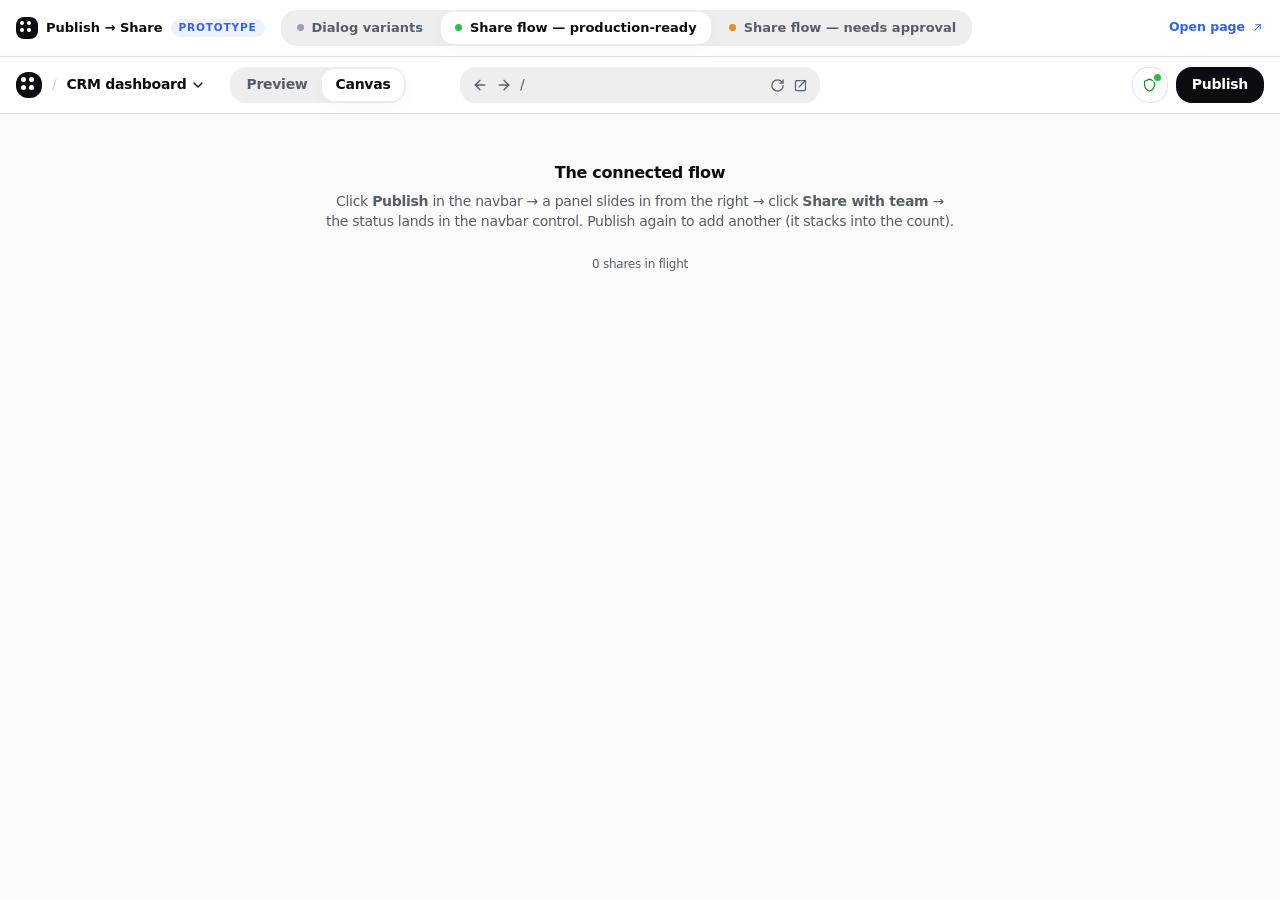
==== commit 025860a4: "Single-branch Update model + Ideation→Deploy lifecycle timeline" ====
--- a/index.html
+++ b/index.html
@@ -4,10 +4,10 @@
     <meta charset="UTF-8" />
     <meta name="viewport" content="width=device-width, initial-scale=1.0" />
     <title>Publish → Share — prototype</title>
-    <script type="module" crossorigin src="./assets/prototype-CYHGVTD9.js"></script>
-    <link rel="modulepreload" crossorigin href="./assets/tokenStyle-CZzd1Yzl.js">
+    <script type="module" crossorigin src="./assets/prototype-CZ8bhRzm.js"></script>
+    <link rel="modulepreload" crossorigin href="./assets/tokenStyle-uKurt3tF.js">
     <link rel="modulepreload" crossorigin href="./assets/cn-BQHNewu7.js">
-    <link rel="stylesheet" crossorigin href="./assets/tokenStyle-BaVqTPIq.css">
+    <link rel="stylesheet" crossorigin href="./assets/tokenStyle-DtQaWmKt.css">
   </head>
   <body>
     <div id="root"></div>
--- a/assets/tokenStyle-DtQaWmKt.css
+++ b/assets/tokenStyle-DtQaWmKt.css
@@ -0,0 +1 @@
+@font-face{font-family:Satoshi;src:url(../fonts/satoshi/Satoshi%20Regular.otf) format("opentype");font-weight:400;font-style:normal;font-display:swap}@font-face{font-family:Satoshi;src:url(../fonts/satoshi/Satoshi%20Medium.otf) format("opentype");font-weight:500;font-style:normal;font-display:swap}@font-face{font-family:Satoshi;src:url(../fonts/satoshi/Satoshi%20Bold.otf) format("opentype");font-weight:700;font-style:normal;font-display:swap}*,:before,:after{--tw-border-spacing-x: 0;--tw-border-spacing-y: 0;--tw-translate-x: 0;--tw-translate-y: 0;--tw-rotate: 0;--tw-skew-x: 0;--tw-skew-y: 0;--tw-scale-x: 1;--tw-scale-y: 1;--tw-pan-x: ;--tw-pan-y: ;--tw-pinch-zoom: ;--tw-scroll-snap-strictness: proximity;--tw-gradient-from-position: ;--tw-gradient-via-position: ;--tw-gradient-to-position: ;--tw-ordinal: ;--tw-slashed-zero: ;--tw-numeric-figure: ;--tw-numeric-spacing: ;--tw-numeric-fraction: ;--tw-ring-inset: ;--tw-ring-offset-width: 0px;--tw-ring-offset-color: #fff;--tw-ring-color: rgb(71 115 245 / .5);--tw-ring-offset-shadow: 0 0 #0000;--tw-ring-shadow: 0 0 #0000;--tw-shadow: 0 0 #0000;--tw-shadow-colored: 0 0 #0000;--tw-blur: ;--tw-brightness: ;--tw-contrast: ;--tw-grayscale: ;--tw-hue-rotate: ;--tw-invert: ;--tw-saturate: ;--tw-sepia: ;--tw-drop-shadow: ;--tw-backdrop-blur: ;--tw-backdrop-brightness: ;--tw-backdrop-contrast: ;--tw-backdrop-grayscale: ;--tw-backdrop-hue-rotate: ;--tw-backdrop-invert: ;--tw-backdrop-opacity: ;--tw-backdrop-saturate: ;--tw-backdrop-sepia: ;--tw-contain-size: ;--tw-contain-layout: ;--tw-contain-paint: ;--tw-contain-style: }::backdrop{--tw-border-spacing-x: 0;--tw-border-spacing-y: 0;--tw-translate-x: 0;--tw-translate-y: 0;--tw-rotate: 0;--tw-skew-x: 0;--tw-skew-y: 0;--tw-scale-x: 1;--tw-scale-y: 1;--tw-pan-x: ;--tw-pan-y: ;--tw-pinch-zoom: ;--tw-scroll-snap-strictness: proximity;--tw-gradient-from-position: ;--tw-gradient-via-position: ;--tw-gradient-to-position: ;--tw-ordinal: ;--tw-slashed-zero: ;--tw-numeric-figure: ;--tw-numeric-spacing: ;--tw-numeric-fraction: ;--tw-ring-inset: ;--tw-ring-offset-width: 0px;--tw-ring-offset-color: #fff;--tw-ring-color: rgb(71 115 245 / .5);--tw-ring-offset-shadow: 0 0 #0000;--tw-ring-shadow: 0 0 #0000;--tw-shadow: 0 0 #0000;--tw-shadow-colored: 0 0 #0000;--tw-blur: ;--tw-brightness: ;--tw-contrast: ;--tw-grayscale: ;--tw-hue-rotate: ;--tw-invert: ;--tw-saturate: ;--tw-sepia: ;--tw-drop-shadow: ;--tw-backdrop-blur: ;--tw-backdrop-brightness: ;--tw-backdrop-contrast: ;--tw-backdrop-grayscale: ;--tw-backdrop-hue-rotate: ;--tw-backdrop-invert: ;--tw-backdrop-opacity: ;--tw-backdrop-saturate: ;--tw-backdrop-sepia: ;--tw-contain-size: ;--tw-contain-layout: ;--tw-contain-paint: ;--tw-contain-style: }*,:before,:after{box-sizing:border-box;border-width:0;border-style:solid;border-color:#e5e7eb}:before,:after{--tw-content: ""}html,:host{line-height:1.5;-webkit-text-size-adjust:100%;-moz-tab-size:4;-o-tab-size:4;tab-size:4;font-family:Inter,system-ui,-apple-system,sans-serif;font-feature-settings:normal;font-variation-settings:normal;-webkit-tap-highlight-color:transparent}body{margin:0;line-height:inherit}hr{height:0;color:inherit;border-top-width:1px}abbr:where([title]){-webkit-text-decoration:underline dotted;text-decoration:underline dotted}h1,h2,h3,h4,h5,h6{font-size:inherit;font-weight:inherit}a{color:inherit;text-decoration:inherit}b,strong{font-weight:bolder}code,kbd,samp,pre{font-family:ui-monospace,SFMono-Regular,Menlo,Monaco,Consolas,Liberation Mono,Courier New,monospace;font-feature-settings:normal;font-variation-settings:normal;font-size:1em}small{font-size:80%}sub,sup{font-size:75%;line-height:0;position:relative;vertical-align:baseline}sub{bottom:-.25em}sup{top:-.5em}table{text-indent:0;border-color:inherit;border-collapse:collapse}button,input,optgroup,select,textarea{font-family:inherit;font-feature-settings:inherit;font-variation-settings:inherit;font-size:100%;font-weight:inherit;line-height:inherit;letter-spacing:inherit;color:inherit;margin:0;padding:0}button,select{text-transform:none}button,input:where([type=button]),input:where([type=reset]),input:where([type=submit]){-webkit-appearance:button;background-color:transparent;background-image:none}:-moz-focusring{outline:auto}:-moz-ui-invalid{box-shadow:none}progress{vertical-align:baseline}::-webkit-inner-spin-button,::-webkit-outer-spin-button{height:auto}[type=search]{-webkit-appearance:textfield;outline-offset:-2px}::-webkit-search-decoration{-webkit-appearance:none}::-webkit-file-upload-button{-webkit-appearance:button;font:inherit}summary{display:list-item}blockquote,dl,dd,h1,h2,h3,h4,h5,h6,hr,figure,p,pre{margin:0}fieldset{margin:0;padding:0}legend{padding:0}ol,ul,menu{list-style:none;margin:0;padding:0}dialog{padding:0}textarea{resize:vertical}input::-moz-placeholder,textarea::-moz-placeholder{opacity:1;color:#9ca3af}input::placeholder,textarea::placeholder{opacity:1;color:#9ca3af}button,[role=button]{cursor:pointer}:disabled{cursor:default}img,svg,video,canvas,audio,iframe,embed,object{display:block;vertical-align:middle}img,video{max-width:100%;height:auto}[hidden]:where(:not([hidden=until-found])){display:none}:root{--color-button-cta: #0b0d12;--color-button-active: #0b0d12;--color-button-hover: #0b0d12;--color-button-success: #28bf45;--color-button-error: #de3f2c;--color-button-warning: #e58e20;--color-button-disable: #a3abc2;--color-bg-screen: #fafaf9;--color-bg-white: #ffffff;--color-bg-grey: #eeeeee;--color-bg-black: #0b0d12;--color-bg-contrast: #0b0d12;--color-bg-success: #f0fcf2;--color-bg-error: #fff4f2;--color-bg-warning: #fff9f0;--color-bg-blue: #f2f4f7;--color-icon-primary: #0b0d12;--color-icon-secondary: #565e6b;--color-icon-tertiary: #2f61f5;--color-icon-white: #ffffff;--color-icon-disable: #c7cddb;--color-icon-success: #0f8c27;--color-icon-error: #b22212;--color-icon-warning: #b26e18;--color-border-default: #dfe2ed;--color-border-hover: #0b0d12;--color-border-disable: #c7cddb;--color-border-white: #ffffff;--color-border-tertiary: #4773f5;--color-border-blue: #dae1f5;--color-border-green: #c4f2cd;--color-border-yellow: #ffe8cc;--color-border-red-light: #ffd1cc;--color-border-red-dark: #b22212;--color-focus-ring: #c7ddff;--color-bg-overlay: rgb(11 13 18 / .4);--color-text-primary: #0b0d12;--color-text-secondary: #565e6b;--color-text-tertiary: #2f61f5;--color-text-placeholder: #a3abc2;--color-text-disable: #c7cddb;--color-text-white: #ffffff;--color-text-black: #0b0d12;--color-text-success: #0f8c27;--color-text-error: #b22212;--color-text-warning: #b26e18}.dark{--color-button-cta: #ffffff;--color-button-active: #f5f5f7;--color-button-hover: #f5f5f7;--color-button-success: #28bf45;--color-button-error: #de3f2c;--color-button-warning: #e58e20;--color-button-disable: #565e6b;--color-bg-screen: #0b0d12;--color-bg-white: #15181f;--color-bg-grey: #1f232c;--color-bg-black: #ffffff;--color-bg-contrast: #ffffff;--color-bg-success: #0f1f12;--color-bg-error: #1f0e0c;--color-bg-warning: #1f1810;--color-bg-blue: #0e1424;--color-icon-primary: #ffffff;--color-icon-secondary: #a3abc2;--color-icon-tertiary: #4773f5;--color-icon-white: #0b0d12;--color-icon-disable: #565e6b;--color-icon-success: #28bf45;--color-icon-error: #de3f2c;--color-icon-warning: #e58e20;--color-border-default: #2a2f3b;--color-border-hover: #ffffff;--color-border-disable: #565e6b;--color-border-white: #15181f;--color-border-tertiary: #4773f5;--color-border-blue: #1d2540;--color-border-green: #1c3d24;--color-border-yellow: #3d2e15;--color-border-red-light: #3d1c17;--color-border-red-dark: #de3f2c;--color-focus-ring: #2a3a66;--color-bg-overlay: rgb(0 0 0 / .6);--color-text-primary: #ffffff;--color-text-secondary: #a3abc2;--color-text-tertiary: #4773f5;--color-text-placeholder: #565e6b;--color-text-disable: #565e6b;--color-text-white: #0b0d12;--color-text-black: #ffffff;--color-text-success: #28bf45;--color-text-error: #de3f2c;--color-text-warning: #e58e20}@media (prefers-color-scheme: dark){:root:not(.light){--color-button-cta: #ffffff;--color-button-active: #f5f5f7;--color-button-hover: #f5f5f7;--color-button-success: #28bf45;--color-button-error: #de3f2c;--color-button-warning: #e58e20;--color-button-disable: #565e6b;--color-bg-screen: #0b0d12;--color-bg-white: #15181f;--color-bg-grey: #1f232c;--color-bg-black: #ffffff;--color-bg-contrast: #ffffff;--color-bg-success: #0f1f12;--color-bg-error: #1f0e0c;--color-bg-warning: #1f1810;--color-bg-blue: #0e1424;--color-icon-primary: #ffffff;--color-icon-secondary: #a3abc2;--color-icon-tertiary: #4773f5;--color-icon-white: #0b0d12;--color-icon-disable: #565e6b;--color-icon-success: #28bf45;--color-icon-error: #de3f2c;--color-icon-warning: #e58e20;--color-border-default: #2a2f3b;--color-border-hover: #ffffff;--color-border-disable: #565e6b;--color-border-white: #15181f;--color-border-tertiary: #4773f5;--color-border-blue: #1d2540;--color-border-green: #1c3d24;--color-border-yellow: #3d2e15;--color-border-red-light: #3d1c17;--color-border-red-dark: #de3f2c;--color-focus-ring: #2a3a66;--color-bg-overlay: rgb(0 0 0 / .6);--color-text-primary: #ffffff;--color-text-secondary: #a3abc2;--color-text-tertiary: #4773f5;--color-text-placeholder: #565e6b;--color-text-disable: #565e6b;--color-text-white: #0b0d12;--color-text-black: #ffffff;--color-text-success: #28bf45;--color-text-error: #de3f2c;--color-text-warning: #e58e20}}:root{--spring-primary: #FFB6C1;--spring-secondary: #90EE90;--spring-accent: #87CEEB;--left-panel-width: 25%}.\!container{width:100%!important}.container{width:100%}@media (min-width: 640px){.\!container{max-width:640px!important}.container{max-width:640px}}@media (min-width: 768px){.\!container{max-width:768px!important}.container{max-width:768px}}@media (min-width: 1024px){.\!container{max-width:1024px!important}.container{max-width:1024px}}@media (min-width: 1280px){.\!container{max-width:1280px!important}.container{max-width:1280px}}@media (min-width: 1536px){.\!container{max-width:1536px!important}.container{max-width:1536px}}.custom-scrollbar{scrollbar-width:thin;scrollbar-color:rgba(0,0,0,.2) transparent}.custom-scrollbar::-webkit-scrollbar{width:12px;height:12px}.custom-scrollbar::-webkit-scrollbar-track{background:transparent;border-radius:10px;margin:8px 4px}.custom-scrollbar::-webkit-scrollbar-thumb{background:linear-gradient(180deg,#ffb6c180,#87ceeb66);border-radius:8px;border:1px solid rgba(255,255,255,.3);box-shadow:inset 0 0 3px #fff3;background-clip:padding-box;margin-right:2px}.custom-scrollbar::-webkit-scrollbar-thumb:hover{background:linear-gradient(180deg,#ffb6c1b3,#87ceeb99);box-shadow:inset 0 0 5px #ffffff4d}.custom-scrollbar::-webkit-scrollbar-thumb:active{background:linear-gradient(180deg,#ffb6c1cc,#87ceebb3)}.spring-header-container{display:flex;align-items:center;height:48px;padding:8px 20px;background:#fafaf9;border-bottom:1px solid var(--color-border-default);font-family:Inter,-apple-system,BlinkMacSystemFont,Segoe UI,sans-serif;position:fixed;top:0;left:var(--spring-menu-push, 0px);width:calc(100% - var(--spring-menu-push, 0px));transition:left .24s cubic-bezier(.16,1,.3,1),width .24s cubic-bezier(.16,1,.3,1);z-index:999999;pointer-events:auto}.spring-left-panel-container{display:flex;flex-direction:column;background:#fafaf9;position:fixed;top:48px;left:var(--spring-menu-push, 0px);width:var(--left-panel-width);min-width:350px;height:calc(100% - 48px);transition:left .24s cubic-bezier(.16,1,.3,1);z-index:999999;pointer-events:auto}@media (min-width: 2000px){:root{--left-panel-width-max: 400px}}@media (max-width: 1400px){:root{--left-panel-width-min: 280px}}@keyframes fadeUp{0%{opacity:0;transform:translateY(-4px)}to{opacity:1;transform:translateY(0)}}@keyframes shiny{0%{background-position:200% 0}to{background-position:-200% 0}}@keyframes sync-spin{to{transform:rotate(360deg)}}@keyframes shimmer{0%{background-position:150% center}to{background-position:-50% center}}.shimmer-text{background:linear-gradient(120deg,#565e6b,#565e6b 40%,#c7cddb,#565e6b 60%,#565e6b);background-size:200% 100%;background-clip:text;-webkit-background-clip:text;-webkit-text-fill-color:transparent;animation:shimmer 1.6s linear infinite}.sr-only{position:absolute;width:1px;height:1px;padding:0;margin:-1px;overflow:hidden;clip:rect(0,0,0,0);white-space:nowrap;border-width:0}.pointer-events-none{pointer-events:none}.pointer-events-auto{pointer-events:auto}.visible{visibility:visible}.invisible{visibility:hidden}.collapse{visibility:collapse}.static{position:static}.fixed{position:fixed}.absolute{position:absolute}.relative{position:relative}.sticky{position:sticky}.inset-0{top:0;right:0;bottom:0;left:0}.inset-x-0{left:0;right:0}.inset-y-0{top:0;bottom:0}.-bottom-16{bottom:-64px}.-left-12{left:-48px}.-right-1{right:-4px}.-right-12{right:-48px}.-right-16{right:-64px}.-top-1{top:-4px}.-top-24{top:-6rem}.-top-7{top:-28px}.bottom-0{bottom:0}.bottom-1{bottom:4px}.bottom-1\.5{bottom:.375rem}.bottom-full{bottom:100%}.left-0{left:0}.left-0\.5{left:2px}.left-1\/2{left:50%}.left-6{left:24px}.left-\[11px\]{left:11px}.right-0{right:0}.right-1\.5{right:.375rem}.right-2{right:8px}.right-3{right:12px}.right-4{right:16px}.right-\[-7px\]{right:-7px}.top-0{top:0}.top-0\.5{top:2px}.top-1\.5{top:.375rem}.top-1\/2{top:50%}.top-2{top:8px}.top-3{top:12px}.top-4{top:16px}.top-5{top:20px}.top-6{top:24px}.top-\[-7px\]{top:-7px}.top-\[calc\(100\%\+4px\)\]{top:calc(100% + 4px)}.top-\[calc\(100\%\+6px\)\]{top:calc(100% + 6px)}.top-full{top:100%}.z-0{z-index:0}.z-10{z-index:10}.z-20{z-index:20}.z-50{z-index:50}.z-\[100000000\]{z-index:100000000}.z-\[1000000\]{z-index:1000000}.z-\[100\]{z-index:100}.z-\[2000000\]{z-index:2000000}.z-\[2000001\]{z-index:2000001}.z-\[60\]{z-index:60}.z-\[70\]{z-index:70}.z-\[999998\]{z-index:999998}.z-\[99999995\]{z-index:99999995}.z-\[99999999\]{z-index:99999999}.z-\[9999999\]{z-index:9999999}.z-\[999999\]{z-index:999999}.z-\[N\]{z-index:N}.z-popover{z-index:50}.col-span-1{grid-column:span 1 / span 1}.col-span-2{grid-column:span 2 / span 2}.m-0{margin:0}.-mx-1{margin-left:-4px;margin-right:-4px}.mx-0\.5{margin-left:2px;margin-right:2px}.mx-3{margin-left:12px;margin-right:12px}.mx-6{margin-left:24px;margin-right:24px}.mx-auto{margin-left:auto;margin-right:auto}.my-1{margin-top:4px;margin-bottom:4px}.my-3{margin-top:12px;margin-bottom:12px}.my-4{margin-top:16px;margin-bottom:16px}.\!mt-3{margin-top:12px!important}.-mr-0\.5{margin-right:-2px}.-mt-1{margin-top:-4px}.mb-0\.5{margin-bottom:2px}.mb-1{margin-bottom:4px}.mb-1\.5{margin-bottom:.375rem}.mb-2{margin-bottom:8px}.mb-3{margin-bottom:12px}.mb-4{margin-bottom:16px}.mb-5{margin-bottom:20px}.mb-\[6px\]{margin-bottom:6px}.mb-\[8px\]{margin-bottom:8px}.ml-1{margin-left:4px}.ml-2{margin-left:8px}.ml-6{margin-left:24px}.ml-auto{margin-left:auto}.mr-auto{margin-right:auto}.mt-0{margin-top:0}.mt-0\.5{margin-top:2px}.mt-1{margin-top:4px}.mt-1\.5{margin-top:.375rem}.mt-12{margin-top:48px}.mt-2{margin-top:8px}.mt-2\.5{margin-top:.625rem}.mt-3{margin-top:12px}.mt-3\.5{margin-top:.875rem}.mt-4{margin-top:16px}.mt-5{margin-top:20px}.mt-6{margin-top:24px}.mt-7{margin-top:28px}.mt-8{margin-top:32px}.mt-\[16px\]{margin-top:16px}.mt-\[1px\]{margin-top:1px}.mt-\[24px\]{margin-top:24px}.mt-\[2px\]{margin-top:2px}.mt-\[5px\]{margin-top:5px}.mt-\[6px\]{margin-top:6px}.mt-\[7px\]{margin-top:7px}.mt-auto{margin-top:auto}.line-clamp-2{overflow:hidden;display:-webkit-box;-webkit-box-orient:vertical;-webkit-line-clamp:2}.block{display:block}.inline-block{display:inline-block}.inline{display:inline}.flex{display:flex}.inline-flex{display:inline-flex}.table{display:table}.grid{display:grid}.contents{display:contents}.hidden{display:none}.size-1\.5{width:.375rem;height:.375rem}.size-10{width:40px;height:40px}.size-14{width:56px;height:56px}.size-2{width:8px;height:8px}.size-20{width:80px;height:80px}.size-3{width:12px;height:12px}.size-4{width:16px;height:16px}.size-44{width:11rem;height:11rem}.size-5{width:20px;height:20px}.size-6{width:24px;height:24px}.size-64{width:16rem;height:16rem}.size-8{width:32px;height:32px}.size-\[10px\]{width:10px;height:10px}.size-\[15px\]{width:15px;height:15px}.size-\[16px\]{width:16px;height:16px}.size-\[18px\]{width:18px;height:18px}.size-\[38px\]{width:38px;height:38px}.size-\[46px\]{width:46px;height:46px}.size-\[52px\]{width:52px;height:52px}.size-\[72px\]{width:72px;height:72px}.size-full{width:100%;height:100%}.h-0\.5{height:2px}.h-1\.5{height:.375rem}.h-10{height:40px}.h-11{height:44px}.h-12{height:48px}.h-14{height:56px}.h-16{height:64px}.h-2{height:8px}.h-2\.5{height:.625rem}.h-3{height:12px}.h-32{height:8rem}.h-4{height:16px}.h-5{height:20px}.h-6{height:24px}.h-7{height:28px}.h-8{height:32px}.h-9{height:36px}.h-\[10px\]{height:10px}.h-\[11px\]{height:11px}.h-\[120px\]{height:120px}.h-\[13px\]{height:13px}.h-\[14px\]{height:14px}.h-\[15px\]{height:15px}.h-\[162px\]{height:162px}.h-\[170px\]{height:170px}.h-\[175px\]{height:175px}.h-\[17px\]{height:17px}.h-\[18px\]{height:18px}.h-\[22px\]{height:22px}.h-\[253px\]{height:253px}.h-\[26px\]{height:26px}.h-\[3px\]{height:3px}.h-\[55\%\]{height:55%}.h-\[560px\]{height:560px}.h-\[5px\]{height:5px}.h-\[6px\]{height:6px}.h-\[700px\]{height:700px}.h-\[7px\]{height:7px}.h-\[84px\]{height:84px}.h-\[8px\]{height:8px}.h-auto{height:auto}.h-full{height:100%}.h-max{height:-moz-max-content;height:max-content}.h-px{height:1px}.h-screen{height:100vh}.max-h-64{max-height:16rem}.max-h-72{max-height:18rem}.max-h-\[180px\]{max-height:180px}.max-h-\[244px\]{max-height:244px}.max-h-\[280px\]{max-height:280px}.max-h-\[50vh\]{max-height:50vh}.max-h-\[80vh\]{max-height:80vh}.max-h-\[84vh\]{max-height:84vh}.max-h-\[85vh\]{max-height:85vh}.max-h-\[var\(--available-height\)\]{max-height:var(--available-height)}.max-h-full{max-height:100%}.min-h-0{min-height:0px}.min-h-40{min-height:10rem}.min-h-5{min-height:20px}.min-h-\[640px\]{min-height:640px}.min-h-full{min-height:100%}.min-h-screen{min-height:100vh}.w-1{width:4px}.w-1\/3{width:33.333333%}.w-10{width:40px}.w-12{width:48px}.w-14{width:56px}.w-16{width:64px}.w-2{width:8px}.w-2\.5{width:.625rem}.w-2\/3{width:66.666667%}.w-20{width:80px}.w-24{width:6rem}.w-3{width:12px}.w-4{width:16px}.w-44{width:11rem}.w-48{width:12rem}.w-5{width:20px}.w-6{width:24px}.w-7{width:28px}.w-72{width:18rem}.w-8{width:32px}.w-80{width:20rem}.w-9{width:36px}.w-\[10px\]{width:10px}.w-\[11px\]{width:11px}.w-\[130px\]{width:130px}.w-\[13px\]{width:13px}.w-\[15px\]{width:15px}.w-\[160px\]{width:160px}.w-\[18px\]{width:18px}.w-\[190px\]{width:190px}.w-\[22px\]{width:22px}.w-\[260px\]{width:260px}.w-\[26px\]{width:26px}.w-\[270px\]{width:270px}.w-\[280px\]{width:280px}.w-\[288px\]{width:288px}.w-\[295px\]{width:295px}.w-\[2px\]{width:2px}.w-\[300px\]{width:300px}.w-\[320px\]{width:320px}.w-\[332px\]{width:332px}.w-\[360px\]{width:360px}.w-\[378px\]{width:378px}.w-\[380px\]{width:380px}.w-\[390px\]{width:390px}.w-\[400px\]{width:400px}.w-\[40px\]{width:40px}.w-\[420px\]{width:420px}.w-\[42px\]{width:42px}.w-\[440px\]{width:440px}.w-\[460px\]{width:460px}.w-\[474px\]{width:474px}.w-\[480px\]{width:480px}.w-\[520px\]{width:520px}.w-\[540px\]{width:540px}.w-\[560px\]{width:560px}.w-\[5px\]{width:5px}.w-\[60px\]{width:60px}.w-\[640px\]{width:640px}.w-\[680px\]{width:680px}.w-\[6px\]{width:6px}.w-\[7px\]{width:7px}.w-\[8px\]{width:8px}.w-\[var\(--anchor-width\)\]{width:var(--anchor-width)}.w-fit{width:-moz-fit-content;width:fit-content}.w-full{width:100%}.w-max{width:-moz-max-content;width:max-content}.w-px{width:1px}.min-w-0{min-width:0px}.min-w-\[118px\]{min-width:118px}.min-w-\[124px\]{min-width:124px}.min-w-\[160px\]{min-width:160px}.min-w-\[240px\]{min-width:240px}.min-w-\[24px\]{min-width:24px}.min-w-\[260px\]{min-width:260px}.min-w-\[44px\]{min-width:44px}.min-w-\[52px\]{min-width:52px}.min-w-full{min-width:100%}.max-w-16{max-width:64px}.max-w-28{max-width:7rem}.max-w-48{max-width:12rem}.max-w-\[1080px\]{max-width:1080px}.max-w-\[1120px\]{max-width:1120px}.max-w-\[1180px\]{max-width:1180px}.max-w-\[180px\]{max-width:180px}.max-w-\[220px\]{max-width:220px}.max-w-\[2300px\]{max-width:2300px}.max-w-\[240px\]{max-width:240px}.max-w-\[260px\]{max-width:260px}.max-w-\[300px\]{max-width:300px}.max-w-\[303px\]{max-width:303px}.max-w-\[34ch\]{max-width:34ch}.max-w-\[36ch\]{max-width:36ch}.max-w-\[420px\]{max-width:420px}.max-w-\[480px\]{max-width:480px}.max-w-\[487px\]{max-width:487px}.max-w-\[560px\]{max-width:560px}.max-w-\[582px\]{max-width:582px}.max-w-\[60ch\]{max-width:60ch}.max-w-\[640px\]{max-width:640px}.max-w-\[680px\]{max-width:680px}.max-w-\[760px\]{max-width:760px}.max-w-\[880px\]{max-width:880px}.max-w-\[90vw\]{max-width:90vw}.max-w-\[92vw\]{max-width:92vw}.max-w-\[95\%\]{max-width:95%}.max-w-full{max-width:100%}.max-w-xs{max-width:20rem}.flex-1{flex:1 1 0%}.flex-shrink-0{flex-shrink:0}.shrink{flex-shrink:1}.shrink-0{flex-shrink:0}.grow{flex-grow:1}.border-collapse{border-collapse:collapse}.origin-\[var\(--transform-origin\)\]{transform-origin:var(--transform-origin)}.-translate-x-1\/2{--tw-translate-x: -50%;transform:translate(var(--tw-translate-x),var(--tw-translate-y)) rotate(var(--tw-rotate)) skew(var(--tw-skew-x)) skewY(var(--tw-skew-y)) scaleX(var(--tw-scale-x)) scaleY(var(--tw-scale-y))}.-translate-y-1\/2{--tw-translate-y: -50%;transform:translate(var(--tw-translate-x),var(--tw-translate-y)) rotate(var(--tw-rotate)) skew(var(--tw-skew-x)) skewY(var(--tw-skew-y)) scaleX(var(--tw-scale-x)) scaleY(var(--tw-scale-y))}.translate-x-0{--tw-translate-x: 0px;transform:translate(var(--tw-translate-x),var(--tw-translate-y)) rotate(var(--tw-rotate)) skew(var(--tw-skew-x)) skewY(var(--tw-skew-y)) scaleX(var(--tw-scale-x)) scaleY(var(--tw-scale-y))}.translate-x-\[20px\]{--tw-translate-x: 20px;transform:translate(var(--tw-translate-x),var(--tw-translate-y)) rotate(var(--tw-rotate)) skew(var(--tw-skew-x)) skewY(var(--tw-skew-y)) scaleX(var(--tw-scale-x)) scaleY(var(--tw-scale-y))}.translate-x-\[2px\]{--tw-translate-x: 2px;transform:translate(var(--tw-translate-x),var(--tw-translate-y)) rotate(var(--tw-rotate)) skew(var(--tw-skew-x)) skewY(var(--tw-skew-y)) scaleX(var(--tw-scale-x)) scaleY(var(--tw-scale-y))}.translate-x-full{--tw-translate-x: 100%;transform:translate(var(--tw-translate-x),var(--tw-translate-y)) rotate(var(--tw-rotate)) skew(var(--tw-skew-x)) skewY(var(--tw-skew-y)) scaleX(var(--tw-scale-x)) scaleY(var(--tw-scale-y))}.translate-y-0{--tw-translate-y: 0px;transform:translate(var(--tw-translate-x),var(--tw-translate-y)) rotate(var(--tw-rotate)) skew(var(--tw-skew-x)) skewY(var(--tw-skew-y)) scaleX(var(--tw-scale-x)) scaleY(var(--tw-scale-y))}.translate-y-2{--tw-translate-y: 8px;transform:translate(var(--tw-translate-x),var(--tw-translate-y)) rotate(var(--tw-rotate)) skew(var(--tw-skew-x)) skewY(var(--tw-skew-y)) scaleX(var(--tw-scale-x)) scaleY(var(--tw-scale-y))}.-rotate-12{--tw-rotate: -12deg;transform:translate(var(--tw-translate-x),var(--tw-translate-y)) rotate(var(--tw-rotate)) skew(var(--tw-skew-x)) skewY(var(--tw-skew-y)) scaleX(var(--tw-scale-x)) scaleY(var(--tw-scale-y))}.rotate-12{--tw-rotate: 12deg;transform:translate(var(--tw-translate-x),var(--tw-translate-y)) rotate(var(--tw-rotate)) skew(var(--tw-skew-x)) skewY(var(--tw-skew-y)) scaleX(var(--tw-scale-x)) scaleY(var(--tw-scale-y))}.transform{transform:translate(var(--tw-translate-x),var(--tw-translate-y)) rotate(var(--tw-rotate)) skew(var(--tw-skew-x)) skewY(var(--tw-skew-y)) scaleX(var(--tw-scale-x)) scaleY(var(--tw-scale-y))}@keyframes scale-in{0%{transform:scale(0);opacity:0}to{transform:scale(1);opacity:1}}.animate-\[scale-in_80ms_ease-out\]{animation:scale-in 80ms ease-out}@keyframes fadeIn{0%{opacity:0}to{opacity:1}}.animate-fade-in{animation:fadeIn .3s ease-in-out}@keyframes pulse{50%{opacity:.5}}.animate-pulse{animation:pulse 2s cubic-bezier(.4,0,.6,1) infinite}@keyframes spin{to{transform:rotate(360deg)}}.animate-spin{animation:spin 1s linear infinite}.cursor-col-resize{cursor:col-resize}.cursor-copy{cursor:copy}.cursor-default{cursor:default}.cursor-grab{cursor:grab}.cursor-not-allowed{cursor:not-allowed}.cursor-ns-resize{cursor:ns-resize}.cursor-pointer{cursor:pointer}.cursor-text{cursor:text}.select-none{-webkit-user-select:none;-moz-user-select:none;user-select:none}.select-all{-webkit-user-select:all;-moz-user-select:all;user-select:all}.resize-none{resize:none}.resize-y{resize:vertical}.resize{resize:both}.scroll-mt-4{scroll-margin-top:16px}.list-inside{list-style-position:inside}.list-decimal{list-style-type:decimal}.list-disc{list-style-type:disc}.grid-cols-1{grid-template-columns:repeat(1,minmax(0,1fr))}.grid-cols-2{grid-template-columns:repeat(2,minmax(0,1fr))}.grid-cols-3{grid-template-columns:repeat(3,minmax(0,1fr))}.grid-cols-4{grid-template-columns:repeat(4,minmax(0,1fr))}.grid-cols-\[repeat\(3\,minmax\(0\,1fr\)\)\]{grid-template-columns:repeat(3,minmax(0,1fr))}.flex-row{flex-direction:row}.flex-col{flex-direction:column}.flex-wrap{flex-wrap:wrap}.content-center{align-content:center}.content-start{align-content:flex-start}.items-start{align-items:flex-start}.items-end{align-items:flex-end}.items-center{align-items:center}.items-baseline{align-items:baseline}.items-stretch{align-items:stretch}.justify-start{justify-content:flex-start}.justify-end{justify-content:flex-end}.justify-center{justify-content:center}.justify-between{justify-content:space-between}.gap-0{gap:0px}.gap-0\.5{gap:2px}.gap-1{gap:4px}.gap-1\.5{gap:.375rem}.gap-10{gap:40px}.gap-12{gap:48px}.gap-14{gap:56px}.gap-2{gap:8px}.gap-2\.5{gap:.625rem}.gap-3{gap:12px}.gap-3\.5{gap:.875rem}.gap-4{gap:16px}.gap-5{gap:20px}.gap-6{gap:24px}.gap-7{gap:28px}.gap-8{gap:32px}.gap-\[16px\]{gap:16px}.gap-\[24px\]{gap:24px}.gap-\[48px\]{gap:48px}.gap-\[4px\]{gap:4px}.gap-\[80px\]{gap:80px}.gap-\[8px\]{gap:8px}.gap-x-2{-moz-column-gap:8px;column-gap:8px}.gap-x-4{-moz-column-gap:16px;column-gap:16px}.gap-x-6{-moz-column-gap:24px;column-gap:24px}.gap-y-1{row-gap:4px}.gap-y-1\.5{row-gap:.375rem}.gap-y-2{row-gap:8px}.gap-y-3{row-gap:12px}.-space-x-1\.5>:not([hidden])~:not([hidden]){--tw-space-x-reverse: 0;margin-right:calc(-.375rem * var(--tw-space-x-reverse));margin-left:calc(-.375rem * calc(1 - var(--tw-space-x-reverse)))}.space-y-1>:not([hidden])~:not([hidden]){--tw-space-y-reverse: 0;margin-top:calc(4px * calc(1 - var(--tw-space-y-reverse)));margin-bottom:calc(4px * var(--tw-space-y-reverse))}.space-y-1\.5>:not([hidden])~:not([hidden]){--tw-space-y-reverse: 0;margin-top:calc(.375rem * calc(1 - var(--tw-space-y-reverse)));margin-bottom:calc(.375rem * var(--tw-space-y-reverse))}.space-y-2>:not([hidden])~:not([hidden]){--tw-space-y-reverse: 0;margin-top:calc(8px * calc(1 - var(--tw-space-y-reverse)));margin-bottom:calc(8px * var(--tw-space-y-reverse))}.space-y-4>:not([hidden])~:not([hidden]){--tw-space-y-reverse: 0;margin-top:calc(16px * calc(1 - var(--tw-space-y-reverse)));margin-bottom:calc(16px * var(--tw-space-y-reverse))}.divide-y>:not([hidden])~:not([hidden]){--tw-divide-y-reverse: 0;border-top-width:calc(1px * calc(1 - var(--tw-divide-y-reverse)));border-bottom-width:calc(1px * var(--tw-divide-y-reverse))}.divide-gray-200>:not([hidden])~:not([hidden]){--tw-divide-opacity: 1;border-color:rgb(229 231 235 / var(--tw-divide-opacity, 1))}.self-start{align-self:flex-start}.self-end{align-self:flex-end}.overflow-auto{overflow:auto}.overflow-hidden{overflow:hidden}.overflow-clip{overflow:clip}.overflow-x-auto{overflow-x:auto}.overflow-y-auto{overflow-y:auto}.overscroll-contain{overscroll-behavior:contain}.truncate{overflow:hidden;text-overflow:ellipsis;white-space:nowrap}.whitespace-normal{white-space:normal}.whitespace-nowrap{white-space:nowrap}.whitespace-pre{white-space:pre}.whitespace-pre-wrap{white-space:pre-wrap}.break-words{overflow-wrap:break-word}.break-all{word-break:break-all}.\!rounded{border-radius:.25rem!important}.rounded{border-radius:.25rem}.rounded-2xl{border-radius:20px}.rounded-3xl{border-radius:24px}.rounded-\[10px\]{border-radius:10px}.rounded-\[12px\]{border-radius:12px}.rounded-\[16px\]{border-radius:16px}.rounded-\[20px\]{border-radius:20px}.rounded-\[28px\]{border-radius:28px}.rounded-\[3px\]{border-radius:3px}.rounded-\[4px\]{border-radius:4px}.rounded-\[5px\]{border-radius:5px}.rounded-\[7px\]{border-radius:7px}.rounded-full{border-radius:9999px}.rounded-lg{border-radius:12px}.rounded-md{border-radius:8px}.rounded-none{border-radius:0}.rounded-sm{border-radius:4px}.rounded-xl{border-radius:16px}.rounded-l-2xl{border-top-left-radius:20px;border-bottom-left-radius:20px}.rounded-l-lg{border-top-left-radius:12px;border-bottom-left-radius:12px}.rounded-l-none{border-top-left-radius:0;border-bottom-left-radius:0}.rounded-r-lg{border-top-right-radius:12px;border-bottom-right-radius:12px}.rounded-r-none{border-top-right-radius:0;border-bottom-right-radius:0}.rounded-t-md{border-top-left-radius:8px;border-top-right-radius:8px}.border{border-width:1px}.border-0{border-width:0px}.border-1\.5{border-width:1.5px}.border-2{border-width:2px}.border-\[0\.5px\]{border-width:.5px}.border-\[1\.5px\]{border-width:1.5px}.border-b{border-bottom-width:1px}.border-l{border-left-width:1px}.border-l-2{border-left-width:2px}.border-l-4{border-left-width:4px}.border-l-\[3px\]{border-left-width:3px}.border-r{border-right-width:1px}.border-t{border-top-width:1px}.border-dashed{border-style:dashed}.border-dotted{border-style:dotted}.border-none{border-style:none}.border-\[\#6243FF\]{--tw-border-opacity: 1;border-color:rgb(98 67 255 / var(--tw-border-opacity, 1))}.border-\[rgba\(0\,0\,0\,0\.1\)\]{border-color:#0000001a}.border-amber-200{--tw-border-opacity: 1;border-color:rgb(253 230 138 / var(--tw-border-opacity, 1))}.border-amber-300{--tw-border-opacity: 1;border-color:rgb(252 211 77 / var(--tw-border-opacity, 1))}.border-bg-black{border-color:var(--color-bg-black)}.border-bg-white{border-color:var(--color-bg-white)}.border-black\/10{border-color:#0000001a}.border-blue-200{--tw-border-opacity: 1;border-color:rgb(218 225 245 / var(--tw-border-opacity, 1))}.border-blue-300{--tw-border-opacity: 1;border-color:rgb(169 188 245 / var(--tw-border-opacity, 1))}.border-blue-500{--tw-border-opacity: 1;border-color:rgb(71 115 245 / var(--tw-border-opacity, 1))}.border-blue-600\/70{border-color:#2f61f5b3}.border-border{border-color:var(--color-border-default)}.border-border-blue{border-color:var(--color-border-blue)}.border-border-green{border-color:var(--color-border-green)}.border-border-hover{border-color:var(--color-border-hover)}.border-border-red-dark{border-color:var(--color-border-red-dark)}.border-border-red-light{border-color:var(--color-border-red-light)}.border-border-yellow{border-color:var(--color-border-yellow)}.border-emerald-200{--tw-border-opacity: 1;border-color:rgb(167 243 208 / var(--tw-border-opacity, 1))}.border-gray-100{--tw-border-opacity: 1;border-color:rgb(243 244 246 / var(--tw-border-opacity, 1))}.border-gray-200{--tw-border-opacity: 1;border-color:rgb(229 231 235 / var(--tw-border-opacity, 1))}.border-indigo-500\/80{border-color:#6366f1cc}.border-purple-200{--tw-border-opacity: 1;border-color:rgb(233 213 255 / var(--tw-border-opacity, 1))}.border-red-100{--tw-border-opacity: 1;border-color:rgb(255 232 229 / var(--tw-border-opacity, 1))}.border-red-200{--tw-border-opacity: 1;border-color:rgb(255 209 204 / var(--tw-border-opacity, 1))}.border-slate-200{--tw-border-opacity: 1;border-color:rgb(226 232 240 / var(--tw-border-opacity, 1))}.border-slate-300{--tw-border-opacity: 1;border-color:rgb(203 213 225 / var(--tw-border-opacity, 1))}.border-spring-pink{--tw-border-opacity: 1;border-color:rgb(255 182 193 / var(--tw-border-opacity, 1))}.border-transparent{border-color:transparent}.border-white\/20{border-color:#fff3}.border-l-gray-400{--tw-border-opacity: 1;border-left-color:rgb(156 163 175 / var(--tw-border-opacity, 1))}.border-l-red-400{--tw-border-opacity: 1;border-left-color:rgb(255 118 102 / var(--tw-border-opacity, 1))}.bg-\[\#16151f\]{--tw-bg-opacity: 1;background-color:rgb(22 21 31 / var(--tw-bg-opacity, 1))}.bg-\[\#F2F2F2\]{--tw-bg-opacity: 1;background-color:rgb(242 242 242 / var(--tw-bg-opacity, 1))}.bg-\[\#ececec\]{--tw-bg-opacity: 1;background-color:rgb(236 236 236 / var(--tw-bg-opacity, 1))}.bg-\[\#fafaf9\]{--tw-bg-opacity: 1;background-color:rgb(250 250 249 / var(--tw-bg-opacity, 1))}.bg-\[rgba\(14\,16\,20\,0\.96\)\]{background-color:#0e1014f5}.bg-\[var\(--color-border-disable\)\]{background-color:var(--color-border-disable)}.bg-amber-50{--tw-bg-opacity: 1;background-color:rgb(255 251 235 / var(--tw-bg-opacity, 1))}.bg-amber-50\/60{background-color:#fffbeb99}.bg-amber-600{--tw-bg-opacity: 1;background-color:rgb(217 119 6 / var(--tw-bg-opacity, 1))}.bg-bg-black{background-color:var(--color-bg-black)}.bg-bg-blue{background-color:var(--color-bg-blue)}.bg-bg-contrast{background-color:var(--color-bg-contrast)}.bg-bg-error{background-color:var(--color-bg-error)}.bg-bg-grey{background-color:var(--color-bg-grey)}.bg-bg-overlay{background-color:var(--color-bg-overlay)}.bg-bg-screen{background-color:var(--color-bg-screen)}.bg-bg-success{background-color:var(--color-bg-success)}.bg-bg-warning{background-color:var(--color-bg-warning)}.bg-bg-white{background-color:var(--color-bg-white)}.bg-black\/30{background-color:#0000004d}.bg-black\/40{background-color:#0006}.bg-black\/5{background-color:#0000000d}.bg-black\/60{background-color:#0009}.bg-blue-50{--tw-bg-opacity: 1;background-color:rgb(242 244 247 / var(--tw-bg-opacity, 1))}.bg-blue-50\/50{background-color:#f2f4f780}.bg-blue-500{--tw-bg-opacity: 1;background-color:rgb(71 115 245 / var(--tw-bg-opacity, 1))}.bg-blue-600\/5{background-color:#2f61f50d}.bg-border{background-color:var(--color-border-default)}.bg-button-cta{background-color:var(--color-button-cta)}.bg-button-success{background-color:var(--color-button-success)}.bg-button-warning{background-color:var(--color-button-warning)}.bg-emerald-50{--tw-bg-opacity: 1;background-color:rgb(236 253 245 / var(--tw-bg-opacity, 1))}.bg-gray-100{--tw-bg-opacity: 1;background-color:rgb(243 244 246 / var(--tw-bg-opacity, 1))}.bg-gray-50{--tw-bg-opacity: 1;background-color:rgb(249 250 251 / var(--tw-bg-opacity, 1))}.bg-gray-700{--tw-bg-opacity: 1;background-color:rgb(55 65 81 / var(--tw-bg-opacity, 1))}.bg-gray-900{--tw-bg-opacity: 1;background-color:rgb(17 24 39 / var(--tw-bg-opacity, 1))}.bg-green-50\/60{background-color:#f0fcf299}.bg-icon-error{background-color:var(--color-icon-error)}.bg-icon-primary{background-color:var(--color-icon-primary)}.bg-icon-secondary{background-color:var(--color-icon-secondary)}.bg-icon-success{background-color:var(--color-icon-success)}.bg-icon-tertiary{background-color:var(--color-icon-tertiary)}.bg-icon-warning{background-color:var(--color-icon-warning)}.bg-indigo-500\/10{background-color:#6366f11a}.bg-purple-100{--tw-bg-opacity: 1;background-color:rgb(243 232 255 / var(--tw-bg-opacity, 1))}.bg-purple-50{--tw-bg-opacity: 1;background-color:rgb(250 245 255 / var(--tw-bg-opacity, 1))}.bg-red-100{--tw-bg-opacity: 1;background-color:rgb(255 232 229 / var(--tw-bg-opacity, 1))}.bg-red-50{--tw-bg-opacity: 1;background-color:rgb(255 244 242 / var(--tw-bg-opacity, 1))}.bg-red-50\/60{background-color:#fff4f299}.bg-slate-50{--tw-bg-opacity: 1;background-color:rgb(248 250 252 / var(--tw-bg-opacity, 1))}.bg-spring-pink\/10{background-color:#ffb6c11a}.bg-transparent{background-color:transparent}.bg-white{--tw-bg-opacity: 1;background-color:rgb(255 255 255 / var(--tw-bg-opacity, 1))}.bg-white\/20{background-color:#fff3}.bg-zinc-700\/80{background-color:#3f3f46cc}.bg-cover{background-size:cover}.bg-center{background-position:center}.object-contain{-o-object-fit:contain;object-fit:contain}.object-cover{-o-object-fit:cover;object-fit:cover}.object-top{-o-object-position:top;object-position:top}.p-0{padding:0}.p-0\.5{padding:2px}.p-1{padding:4px}.p-1\.5{padding:.375rem}.p-10{padding:40px}.p-12{padding:48px}.p-2{padding:8px}.p-3{padding:12px}.p-4{padding:16px}.p-5{padding:20px}.p-6{padding:24px}.p-7{padding:28px}.p-\[12px\]{padding:12px}.p-\[16px\]{padding:16px}.p-\[48px\]{padding:48px}.p-\[80px\]{padding:80px}.px-0{padding-left:0;padding-right:0}.px-1{padding-left:4px;padding-right:4px}.px-1\.5{padding-left:.375rem;padding-right:.375rem}.px-14{padding-left:56px;padding-right:56px}.px-2{padding-left:8px;padding-right:8px}.px-2\.5{padding-left:.625rem;padding-right:.625rem}.px-3{padding-left:12px;padding-right:12px}.px-3\.5{padding-left:.875rem;padding-right:.875rem}.px-4{padding-left:16px;padding-right:16px}.px-5{padding-left:20px;padding-right:20px}.px-6{padding-left:24px;padding-right:24px}.px-8{padding-left:32px;padding-right:32px}.px-9{padding-left:36px;padding-right:36px}.px-\[10px\]{padding-left:10px;padding-right:10px}.px-\[14px\]{padding-left:14px;padding-right:14px}.px-\[22px\]{padding-left:22px;padding-right:22px}.px-\[5px\]{padding-left:5px;padding-right:5px}.py-0{padding-top:0;padding-bottom:0}.py-0\.5{padding-top:2px;padding-bottom:2px}.py-1{padding-top:4px;padding-bottom:4px}.py-1\.5{padding-top:.375rem;padding-bottom:.375rem}.py-10{padding-top:40px;padding-bottom:40px}.py-12{padding-top:48px;padding-bottom:48px}.py-16{padding-top:64px;padding-bottom:64px}.py-2{padding-top:8px;padding-bottom:8px}.py-2\.5{padding-top:.625rem;padding-bottom:.625rem}.py-3{padding-top:12px;padding-bottom:12px}.py-3\.5{padding-top:.875rem;padding-bottom:.875rem}.py-4{padding-top:16px;padding-bottom:16px}.py-5{padding-top:20px;padding-bottom:20px}.py-6{padding-top:24px;padding-bottom:24px}.py-7{padding-top:28px;padding-bottom:28px}.py-\[10px\]{padding-top:10px;padding-bottom:10px}.py-\[1px\]{padding-top:1px;padding-bottom:1px}.py-\[22px\]{padding-top:22px;padding-bottom:22px}.py-\[2px\]{padding-top:2px;padding-bottom:2px}.py-\[3px\]{padding-top:3px;padding-bottom:3px}.py-\[6px\]{padding-top:6px;padding-bottom:6px}.py-\[7px\]{padding-top:7px;padding-bottom:7px}.pb-0{padding-bottom:0}.pb-1{padding-bottom:4px}.pb-10{padding-bottom:40px}.pb-2{padding-bottom:8px}.pb-24{padding-bottom:6rem}.pb-3{padding-bottom:12px}.pb-4{padding-bottom:16px}.pb-5{padding-bottom:20px}.pb-6{padding-bottom:24px}.pb-8{padding-bottom:32px}.pb-\[180px\]{padding-bottom:180px}.pb-\[22px\]{padding-bottom:22px}.pl-0{padding-left:0}.pl-1{padding-left:4px}.pl-2{padding-left:8px}.pl-3\.5{padding-left:.875rem}.pl-4{padding-left:16px}.pl-5{padding-left:20px}.pl-8{padding-left:32px}.pl-\[150px\]{padding-left:150px}.pr-1{padding-right:4px}.pr-2{padding-right:8px}.pr-3{padding-right:12px}.pr-6{padding-right:24px}.pr-8{padding-right:32px}.pt-0\.5{padding-top:2px}.pt-1{padding-top:4px}.pt-10{padding-top:40px}.pt-11{padding-top:44px}.pt-12{padding-top:48px}.pt-2{padding-top:8px}.pt-3{padding-top:12px}.pt-3\.5{padding-top:.875rem}.pt-4{padding-top:16px}.pt-5{padding-top:20px}.pt-6{padding-top:24px}.pt-7{padding-top:28px}.pt-\[10px\]{padding-top:10px}.pt-\[15vh\]{padding-top:15vh}.pt-\[22px\]{padding-top:22px}.pt-\[3px\]{padding-top:3px}.text-left{text-align:left}.text-center{text-align:center}.text-right{text-align:right}.font-mono{font-family:ui-monospace,SFMono-Regular,Menlo,Monaco,Consolas,Liberation Mono,Courier New,monospace}.font-sans{font-family:Inter,system-ui,-apple-system,sans-serif}.text-2xl{font-size:1.5rem;line-height:2rem}.text-\[10\.5px\]{font-size:10.5px}.text-\[10px\]{font-size:10px}.text-\[11\.5px\]{font-size:11.5px}.text-\[11px\]{font-size:11px}.text-\[12\.5px\]{font-size:12.5px}.text-\[12px\]{font-size:12px}.text-\[13\.5px\]{font-size:13.5px}.text-\[13px\]{font-size:13px}.text-\[14px\]{font-size:14px}.text-\[15px\]{font-size:15px}.text-\[16px\]{font-size:16px}.text-\[20px\]{font-size:20px}.text-\[22px\]{font-size:22px}.text-\[26px\]{font-size:26px}.text-\[34px\]{font-size:34px}.text-\[44px\]{font-size:44px}.text-\[60px\]{font-size:60px}.text-base{font-size:1rem;line-height:1.5rem}.text-body-2{font-size:20px;line-height:28px;letter-spacing:-.4px;font-weight:400}.text-body-3{font-size:16px;line-height:22.4px;letter-spacing:-.32px;font-weight:400}.text-body-4{font-size:14px;line-height:19.6px;letter-spacing:-.28px;font-weight:400}.text-body-5{font-size:12px;line-height:16.8px;letter-spacing:-.24px;font-weight:400}.text-body-6{font-size:10px;line-height:14px;letter-spacing:-.2px;font-weight:400}.text-h2{font-size:48px;line-height:67.2px;letter-spacing:-.96px;font-weight:600}.text-h3{font-size:40px;line-height:56px;letter-spacing:-.8px;font-weight:600}.text-h4{font-size:32px;line-height:44.8px;letter-spacing:-.64px;font-weight:600}.text-h5{font-size:24px;line-height:33.6px;letter-spacing:-.48px;font-weight:600}.text-h6{font-size:16px;line-height:22.4px;letter-spacing:-.32px;font-weight:600}.text-lg{font-size:1.125rem;line-height:1.75rem}.text-sm{font-size:.875rem;line-height:1.25rem}.text-subtitle-2{font-size:24px;line-height:33.6px;letter-spacing:-.48px;font-weight:500}.text-subtitle-3{font-size:20px;line-height:28px;letter-spacing:-.4px;font-weight:500}.text-subtitle-4{font-size:16px;line-height:22.4px;letter-spacing:-.32px;font-weight:500}.text-subtitle-5{font-size:14px;line-height:19.6px;letter-spacing:-.28px;font-weight:500}.text-subtitle-6{font-size:12px;line-height:16.8px;letter-spacing:-.24px;font-weight:500}.text-xl{font-size:1.25rem;line-height:1.75rem}.text-xs{font-size:.75rem;line-height:1rem}.font-bold{font-weight:700}.font-medium{font-weight:500}.font-normal{font-weight:400}.font-semibold{font-weight:600}.uppercase{text-transform:uppercase}.capitalize{text-transform:capitalize}.italic{font-style:italic}.tabular-nums{--tw-numeric-spacing: tabular-nums;font-variant-numeric:var(--tw-ordinal) var(--tw-slashed-zero) var(--tw-numeric-figure) var(--tw-numeric-spacing) var(--tw-numeric-fraction)}.leading-\[1\.02\]{line-height:1.02}.leading-\[1\.08\]{line-height:1.08}.leading-\[1\.4\]{line-height:1.4}.leading-\[1\.55\]{line-height:1.55}.leading-none{line-height:1}.leading-relaxed{line-height:1.625}.leading-snug{line-height:1.375}.leading-tight{line-height:1.25}.tracking-\[-0\.01em\]{letter-spacing:-.01em}.tracking-\[-0\.02em\]{letter-spacing:-.02em}.tracking-\[-0\.03em\]{letter-spacing:-.03em}.tracking-\[-0\.24px\]{letter-spacing:-.24px}.tracking-\[-0\.26px\]{letter-spacing:-.26px}.tracking-\[-0\.28px\]{letter-spacing:-.28px}.tracking-\[0\.05em\]{letter-spacing:.05em}.tracking-\[0\.07em\]{letter-spacing:.07em}.tracking-\[0\.08em\]{letter-spacing:.08em}.tracking-\[0\.12em\]{letter-spacing:.12em}.tracking-\[0\.14em\]{letter-spacing:.14em}.tracking-\[0\.1em\]{letter-spacing:.1em}.tracking-tight{letter-spacing:-.025em}.tracking-wide{letter-spacing:.025em}.tracking-wider{letter-spacing:.05em}.text-\[\#0B0D12\],.text-\[\#0b0d12\]{--tw-text-opacity: 1;color:rgb(11 13 18 / var(--tw-text-opacity, 1))}.text-\[\#6243FF\]{--tw-text-opacity: 1;color:rgb(98 67 255 / var(--tw-text-opacity, 1))}.text-amber-800{--tw-text-opacity: 1;color:rgb(146 64 14 / var(--tw-text-opacity, 1))}.text-amber-900{--tw-text-opacity: 1;color:rgb(120 53 15 / var(--tw-text-opacity, 1))}.text-amber-900\/60{color:#78350f99}.text-amber-900\/80{color:#78350fcc}.text-black{--tw-text-opacity: 1;color:rgb(0 0 0 / var(--tw-text-opacity, 1))}.text-black\/60{color:#0009}.text-blue-400{--tw-text-opacity: 1;color:rgb(128 159 255 / var(--tw-text-opacity, 1))}.text-blue-600{--tw-text-opacity: 1;color:rgb(47 97 245 / var(--tw-text-opacity, 1))}.text-blue-700{--tw-text-opacity: 1;color:rgb(22 72 219 / var(--tw-text-opacity, 1))}.text-current{color:currentColor}.text-emerald-800\/80{color:#065f46cc}.text-emerald-900{--tw-text-opacity: 1;color:rgb(6 78 59 / var(--tw-text-opacity, 1))}.text-emerald-900\/80{color:#064e3bcc}.text-gray-100{--tw-text-opacity: 1;color:rgb(243 244 246 / var(--tw-text-opacity, 1))}.text-gray-400{--tw-text-opacity: 1;color:rgb(156 163 175 / var(--tw-text-opacity, 1))}.text-gray-500{--tw-text-opacity: 1;color:rgb(107 114 128 / var(--tw-text-opacity, 1))}.text-gray-600{--tw-text-opacity: 1;color:rgb(75 85 99 / var(--tw-text-opacity, 1))}.text-gray-700{--tw-text-opacity: 1;color:rgb(55 65 81 / var(--tw-text-opacity, 1))}.text-gray-800{--tw-text-opacity: 1;color:rgb(31 41 55 / var(--tw-text-opacity, 1))}.text-gray-900{--tw-text-opacity: 1;color:rgb(17 24 39 / var(--tw-text-opacity, 1))}.text-green-700{--tw-text-opacity: 1;color:rgb(15 140 39 / var(--tw-text-opacity, 1))}.text-icon-error{color:var(--color-icon-error)}.text-icon-primary{color:var(--color-icon-primary)}.text-icon-secondary{color:var(--color-icon-secondary)}.text-neutral-600{--tw-text-opacity: 1;color:rgb(86 94 107 / var(--tw-text-opacity, 1))}.text-purple-700{--tw-text-opacity: 1;color:rgb(126 34 206 / var(--tw-text-opacity, 1))}.text-red-300{--tw-text-opacity: 1;color:rgb(255 163 153 / var(--tw-text-opacity, 1))}.text-red-500{--tw-text-opacity: 1;color:rgb(222 63 44 / var(--tw-text-opacity, 1))}.text-red-600{--tw-text-opacity: 1;color:rgb(204 39 20 / var(--tw-text-opacity, 1))}.text-red-700{--tw-text-opacity: 1;color:rgb(178 34 18 / var(--tw-text-opacity, 1))}.text-red-800{--tw-text-opacity: 1;color:rgb(153 29 15 / var(--tw-text-opacity, 1))}.text-slate-600{--tw-text-opacity: 1;color:rgb(71 85 105 / var(--tw-text-opacity, 1))}.text-slate-700{--tw-text-opacity: 1;color:rgb(51 65 85 / var(--tw-text-opacity, 1))}.text-slate-900{--tw-text-opacity: 1;color:rgb(15 23 42 / var(--tw-text-opacity, 1))}.text-text-error{color:var(--color-text-error)}.text-text-placeholder{color:var(--color-text-placeholder)}.text-text-primary{color:var(--color-text-primary)}.text-text-secondary{color:var(--color-text-secondary)}.text-text-success{color:var(--color-text-success)}.text-text-warning{color:var(--color-text-warning)}.text-transparent{color:transparent}.text-white{--tw-text-opacity: 1;color:rgb(255 255 255 / var(--tw-text-opacity, 1))}.text-white\/90{color:#ffffffe6}.underline{text-decoration-line:underline}.line-through{text-decoration-line:line-through}.no-underline{text-decoration-line:none}.opacity-0{opacity:0}.opacity-10{opacity:.1}.opacity-100{opacity:1}.opacity-50{opacity:.5}.opacity-55{opacity:.55}.opacity-60{opacity:.6}.shadow{--tw-shadow: 0 1px 3px 0 rgb(0 0 0 / .1), 0 1px 2px -1px rgb(0 0 0 / .1);--tw-shadow-colored: 0 1px 3px 0 var(--tw-shadow-color), 0 1px 2px -1px var(--tw-shadow-color);box-shadow:var(--tw-ring-offset-shadow, 0 0 #0000),var(--tw-ring-shadow, 0 0 #0000),var(--tw-shadow)}.shadow-2xl{--tw-shadow: 0 25px 50px -12px rgb(0 0 0 / .25);--tw-shadow-colored: 0 25px 50px -12px var(--tw-shadow-color);box-shadow:var(--tw-ring-offset-shadow, 0 0 #0000),var(--tw-ring-shadow, 0 0 #0000),var(--tw-shadow)}.shadow-\[0_4px_24px_rgba\(0\,0\,0\,0\.14\)\,0_1px_4px_rgba\(0\,0\,0\,0\.08\)\]{--tw-shadow: 0 4px 24px rgba(0,0,0,.14),0 1px 4px rgba(0,0,0,.08);--tw-shadow-colored: 0 4px 24px var(--tw-shadow-color), 0 1px 4px var(--tw-shadow-color);box-shadow:var(--tw-ring-offset-shadow, 0 0 #0000),var(--tw-ring-shadow, 0 0 #0000),var(--tw-shadow)}.shadow-\[0px_15px_40px_0px_rgba\(0\,0\,0\,0\.10\)\]{--tw-shadow: 0px 15px 40px 0px rgba(0,0,0,.1);--tw-shadow-colored: 0px 15px 40px 0px var(--tw-shadow-color);box-shadow:var(--tw-ring-offset-shadow, 0 0 #0000),var(--tw-ring-shadow, 0 0 #0000),var(--tw-shadow)}.shadow-focus-tight{--tw-shadow: 0 0 0 1px var(--color-bg-white), 0 0 0 2px var(--color-focus-ring);--tw-shadow-colored: 0 0 0 1px var(--tw-shadow-color), 0 0 0 2px var(--tw-shadow-color);box-shadow:var(--tw-ring-offset-shadow, 0 0 #0000),var(--tw-ring-shadow, 0 0 #0000),var(--tw-shadow)}.shadow-lg{--tw-shadow: 0 10px 15px -3px rgb(0 0 0 / .1), 0 4px 6px -4px rgb(0 0 0 / .1);--tw-shadow-colored: 0 10px 15px -3px var(--tw-shadow-color), 0 4px 6px -4px var(--tw-shadow-color);box-shadow:var(--tw-ring-offset-shadow, 0 0 #0000),var(--tw-ring-shadow, 0 0 #0000),var(--tw-shadow)}.shadow-md{--tw-shadow: 0 15px 40px 0 rgba(0, 0, 0, .1);--tw-shadow-colored: 0 15px 40px 0 var(--tw-shadow-color);box-shadow:var(--tw-ring-offset-shadow, 0 0 #0000),var(--tw-ring-shadow, 0 0 #0000),var(--tw-shadow)}.shadow-sm{--tw-shadow: 0 6px 20px 0 rgba(0, 0, 0, .03);--tw-shadow-colored: 0 6px 20px 0 var(--tw-shadow-color);box-shadow:var(--tw-ring-offset-shadow, 0 0 #0000),var(--tw-ring-shadow, 0 0 #0000),var(--tw-shadow)}.shadow-xs{--tw-shadow: 0 1px 2px 0 rgba(0, 0, 0, .08);--tw-shadow-colored: 0 1px 2px 0 var(--tw-shadow-color);box-shadow:var(--tw-ring-offset-shadow, 0 0 #0000),var(--tw-ring-shadow, 0 0 #0000),var(--tw-shadow)}.outline-none{outline:2px solid transparent;outline-offset:2px}.outline{outline-style:solid}.ring{--tw-ring-offset-shadow: var(--tw-ring-inset) 0 0 0 var(--tw-ring-offset-width) var(--tw-ring-offset-color);--tw-ring-shadow: var(--tw-ring-inset) 0 0 0 calc(3px + var(--tw-ring-offset-width)) var(--tw-ring-color);box-shadow:var(--tw-ring-offset-shadow),var(--tw-ring-shadow),var(--tw-shadow, 0 0 #0000)}.ring-1{--tw-ring-offset-shadow: var(--tw-ring-inset) 0 0 0 var(--tw-ring-offset-width) var(--tw-ring-offset-color);--tw-ring-shadow: var(--tw-ring-inset) 0 0 0 calc(1px + var(--tw-ring-offset-width)) var(--tw-ring-color);box-shadow:var(--tw-ring-offset-shadow),var(--tw-ring-shadow),var(--tw-shadow, 0 0 #0000)}.ring-2{--tw-ring-offset-shadow: var(--tw-ring-inset) 0 0 0 var(--tw-ring-offset-width) var(--tw-ring-offset-color);--tw-ring-shadow: var(--tw-ring-inset) 0 0 0 calc(2px + var(--tw-ring-offset-width)) var(--tw-ring-color);box-shadow:var(--tw-ring-offset-shadow),var(--tw-ring-shadow),var(--tw-shadow, 0 0 #0000)}.ring-inset{--tw-ring-inset: inset}.ring-\[color\:var\(--color-border-hover\)\]{--tw-ring-color: var(--color-border-hover)}.ring-bg-white{--tw-ring-color: var(--color-bg-white)}.ring-white\/10{--tw-ring-color: rgb(255 255 255 / .1)}.blur{--tw-blur: blur(8px);filter:var(--tw-blur) var(--tw-brightness) var(--tw-contrast) var(--tw-grayscale) var(--tw-hue-rotate) var(--tw-invert) var(--tw-saturate) var(--tw-sepia) var(--tw-drop-shadow)}.drop-shadow{--tw-drop-shadow: drop-shadow(0 1px 2px rgb(0 0 0 / .1)) drop-shadow(0 1px 1px rgb(0 0 0 / .06));filter:var(--tw-blur) var(--tw-brightness) var(--tw-contrast) var(--tw-grayscale) var(--tw-hue-rotate) var(--tw-invert) var(--tw-saturate) var(--tw-sepia) var(--tw-drop-shadow)}.invert{--tw-invert: invert(100%);filter:var(--tw-blur) var(--tw-brightness) var(--tw-contrast) var(--tw-grayscale) var(--tw-hue-rotate) var(--tw-invert) var(--tw-saturate) var(--tw-sepia) var(--tw-drop-shadow)}.filter{filter:var(--tw-blur) var(--tw-brightness) var(--tw-contrast) var(--tw-grayscale) var(--tw-hue-rotate) var(--tw-invert) var(--tw-saturate) var(--tw-sepia) var(--tw-drop-shadow)}.backdrop-blur{--tw-backdrop-blur: blur(8px);-webkit-backdrop-filter:var(--tw-backdrop-blur) var(--tw-backdrop-brightness) var(--tw-backdrop-contrast) var(--tw-backdrop-grayscale) var(--tw-backdrop-hue-rotate) var(--tw-backdrop-invert) var(--tw-backdrop-opacity) var(--tw-backdrop-saturate) var(--tw-backdrop-sepia);backdrop-filter:var(--tw-backdrop-blur) var(--tw-backdrop-brightness) var(--tw-backdrop-contrast) var(--tw-backdrop-grayscale) var(--tw-backdrop-hue-rotate) var(--tw-backdrop-invert) var(--tw-backdrop-opacity) var(--tw-backdrop-saturate) var(--tw-backdrop-sepia)}.backdrop-blur-sm{--tw-backdrop-blur: blur(4px);-webkit-backdrop-filter:var(--tw-backdrop-blur) var(--tw-backdrop-brightness) var(--tw-backdrop-contrast) var(--tw-backdrop-grayscale) var(--tw-backdrop-hue-rotate) var(--tw-backdrop-invert) var(--tw-backdrop-opacity) var(--tw-backdrop-saturate) var(--tw-backdrop-sepia);backdrop-filter:var(--tw-backdrop-blur) var(--tw-backdrop-brightness) var(--tw-backdrop-contrast) var(--tw-backdrop-grayscale) var(--tw-backdrop-hue-rotate) var(--tw-backdrop-invert) var(--tw-backdrop-opacity) var(--tw-backdrop-saturate) var(--tw-backdrop-sepia)}.transition{transition-property:color,background-color,border-color,text-decoration-color,fill,stroke,opacity,box-shadow,transform,filter,backdrop-filter;transition-timing-function:cubic-bezier(.4,0,.2,1);transition-duration:.15s}.transition-\[border-color\]{transition-property:border-color;transition-timing-function:cubic-bezier(.4,0,.2,1);transition-duration:.15s}.transition-\[box-shadow\,border-color\]{transition-property:box-shadow,border-color;transition-timing-function:cubic-bezier(.4,0,.2,1);transition-duration:.15s}.transition-\[opacity\,transform\]{transition-property:opacity,transform;transition-timing-function:cubic-bezier(.4,0,.2,1);transition-duration:.15s}.transition-all{transition-property:all;transition-timing-function:cubic-bezier(.4,0,.2,1);transition-duration:.15s}.transition-colors{transition-property:color,background-color,border-color,text-decoration-color,fill,stroke;transition-timing-function:cubic-bezier(.4,0,.2,1);transition-duration:.15s}.transition-opacity{transition-property:opacity;transition-timing-function:cubic-bezier(.4,0,.2,1);transition-duration:.15s}.transition-shadow{transition-property:box-shadow;transition-timing-function:cubic-bezier(.4,0,.2,1);transition-duration:.15s}.transition-transform{transition-property:transform;transition-timing-function:cubic-bezier(.4,0,.2,1);transition-duration:.15s}.duration-100{transition-duration:.1s}.duration-150{transition-duration:.15s}.duration-200{transition-duration:.2s}.duration-300{transition-duration:.3s}.duration-700{transition-duration:.7s}.duration-\[80ms\]{transition-duration:80ms}.ease-in{transition-timing-function:cubic-bezier(.4,0,1,1)}.ease-in-out{transition-timing-function:cubic-bezier(.4,0,.2,1)}.ease-out{transition-timing-function:cubic-bezier(0,0,.2,1)}.will-change-transform{will-change:transform}.\[appearance\:textfield\]{-webkit-appearance:textfield;-moz-appearance:textfield;appearance:textfield}.\[caret-color\:var\(--color-text-primary\)\]{caret-color:var(--color-text-primary)}.\[color\:\.\.\.\]{color:...}.\[color\:var\(--color-text-error\)\]{color:var(--color-text-error)}.\[color\:var\(--color-text-primary\)\]{color:var(--color-text-primary)}.\[color\:var\(--color-text-secondary\)\]{color:var(--color-text-secondary)}.\[color\:var\(\.\.\.\)\]{color:var(...)}.\[overflow-wrap\:anywhere\]{overflow-wrap:anywhere}.\[scrollbar-width\:thin\]{scrollbar-width:thin}.\[word-break\:break-word\]{word-break:break-word}.placeholder\:text-text-placeholder::-moz-placeholder{color:var(--color-text-placeholder)}.placeholder\:text-text-placeholder::placeholder{color:var(--color-text-placeholder)}.placeholder\:text-transparent::-moz-placeholder{color:transparent}.placeholder\:text-transparent::placeholder{color:transparent}.placeholder\:\[color\:var\(--color-text-disable\)\]::-moz-placeholder{color:var(--color-text-disable)}.placeholder\:\[color\:var\(--color-text-disable\)\]::placeholder{color:var(--color-text-disable)}.placeholder\:\[color\:var\(--color-text-placeholder\)\]::-moz-placeholder{color:var(--color-text-placeholder)}.placeholder\:\[color\:var\(--color-text-placeholder\)\]::placeholder{color:var(--color-text-placeholder)}.first\:mt-0:first-child{margin-top:0}.first\:border-t-0:first-child{border-top-width:0px}.last\:pb-0:last-child{padding-bottom:0}.empty\:hidden:empty{display:none}.focus-within\:z-10:focus-within{z-index:10}.focus-within\:border-border-hover:focus-within{border-color:var(--color-border-hover)}.hover\:scale-\[1\.02\]:hover{--tw-scale-x: 1.02;--tw-scale-y: 1.02;transform:translate(var(--tw-translate-x),var(--tw-translate-y)) rotate(var(--tw-rotate)) skew(var(--tw-skew-x)) skewY(var(--tw-skew-y)) scaleX(var(--tw-scale-x)) scaleY(var(--tw-scale-y))}.hover\:border-border-hover:hover{border-color:var(--color-border-hover)}.hover\:\!bg-transparent:hover{background-color:transparent!important}.hover\:bg-\[rgba\(11\,13\,18\,0\.04\)\]:hover{background-color:#0b0d120a}.hover\:bg-amber-700:hover{--tw-bg-opacity: 1;background-color:rgb(180 83 9 / var(--tw-bg-opacity, 1))}.hover\:bg-bg-grey:hover{background-color:var(--color-bg-grey)}.hover\:bg-black\/\[0\.05\]:hover{background-color:#0000000d}.hover\:bg-blue-100:hover{--tw-bg-opacity: 1;background-color:rgb(230 234 245 / var(--tw-bg-opacity, 1))}.hover\:bg-button-hover:hover{background-color:var(--color-button-hover)}.hover\:bg-gray-100:hover{--tw-bg-opacity: 1;background-color:rgb(243 244 246 / var(--tw-bg-opacity, 1))}.hover\:bg-gray-50:hover{--tw-bg-opacity: 1;background-color:rgb(249 250 251 / var(--tw-bg-opacity, 1))}.hover\:bg-purple-100:hover{--tw-bg-opacity: 1;background-color:rgb(243 232 255 / var(--tw-bg-opacity, 1))}.hover\:bg-red-100:hover{--tw-bg-opacity: 1;background-color:rgb(255 232 229 / var(--tw-bg-opacity, 1))}.hover\:bg-red-200:hover{--tw-bg-opacity: 1;background-color:rgb(255 209 204 / var(--tw-bg-opacity, 1))}.hover\:bg-slate-100:hover{--tw-bg-opacity: 1;background-color:rgb(241 245 249 / var(--tw-bg-opacity, 1))}.hover\:text-red-700:hover{--tw-text-opacity: 1;color:rgb(178 34 18 / var(--tw-text-opacity, 1))}.hover\:text-text-error:hover{color:var(--color-text-error)}.hover\:text-text-primary:hover{color:var(--color-text-primary)}.hover\:underline:hover{text-decoration-line:underline}.hover\:no-underline:hover{text-decoration-line:none}.hover\:opacity-100:hover{opacity:1}.hover\:shadow-md:hover{--tw-shadow: 0 15px 40px 0 rgba(0, 0, 0, .1);--tw-shadow-colored: 0 15px 40px 0 var(--tw-shadow-color);box-shadow:var(--tw-ring-offset-shadow, 0 0 #0000),var(--tw-ring-shadow, 0 0 #0000),var(--tw-shadow)}.hover\:\[border-color\:var\(--color-border-hover\)\]:hover{border-color:var(--color-border-hover)}.focus\:border-border-hover:focus{border-color:var(--color-border-hover)}.focus\:\[border-color\:var\(--color-border-hover\)\]:focus{border-color:var(--color-border-hover)}.focus-visible\:opacity-100:focus-visible{opacity:1}.focus-visible\:shadow-focus:focus-visible{--tw-shadow: 0 0 0 2px var(--color-bg-white), 0 0 0 4px var(--color-focus-ring);--tw-shadow-colored: 0 0 0 2px var(--tw-shadow-color), 0 0 0 4px var(--tw-shadow-color);box-shadow:var(--tw-ring-offset-shadow, 0 0 #0000),var(--tw-ring-shadow, 0 0 #0000),var(--tw-shadow)}.focus-visible\:shadow-focus-tight:focus-visible{--tw-shadow: 0 0 0 1px var(--color-bg-white), 0 0 0 2px var(--color-focus-ring);--tw-shadow-colored: 0 0 0 1px var(--tw-shadow-color), 0 0 0 2px var(--tw-shadow-color);box-shadow:var(--tw-ring-offset-shadow, 0 0 #0000),var(--tw-ring-shadow, 0 0 #0000),var(--tw-shadow)}.focus-visible\:outline-none:focus-visible{outline:2px solid transparent;outline-offset:2px}.focus-visible\:outline:focus-visible{outline-style:solid}.focus-visible\:outline-2:focus-visible{outline-width:2px}.focus-visible\:outline-offset-2:focus-visible{outline-offset:2px}.focus-visible\:outline-border-tertiary:focus-visible{outline-color:var(--color-border-tertiary)}.active\:cursor-grabbing:active{cursor:grabbing}.active\:border-border-tertiary:active{border-color:var(--color-border-tertiary)}.active\:\!bg-transparent:active{background-color:transparent!important}.active\:bg-bg-grey:active{background-color:var(--color-bg-grey)}.active\:bg-button-active:active{background-color:var(--color-button-active)}.active\:text-icon-tertiary:active{color:var(--color-icon-tertiary)}.disabled\:cursor-not-allowed:disabled{cursor:not-allowed}.disabled\:border-border:disabled{border-color:var(--color-border-default)}.disabled\:bg-amber-300:disabled{--tw-bg-opacity: 1;background-color:rgb(252 211 77 / var(--tw-bg-opacity, 1))}.disabled\:bg-bg-grey:disabled{background-color:var(--color-bg-grey)}.disabled\:bg-bg-white:disabled{background-color:var(--color-bg-white)}.disabled\:bg-transparent:disabled{background-color:transparent}.disabled\:text-icon-disable:disabled{color:var(--color-icon-disable)}.disabled\:opacity-30:disabled{opacity:.3}.disabled\:opacity-50:disabled{opacity:.5}.disabled\:opacity-60:disabled{opacity:.6}.group\/chip:focus-within .group-focus-within\/chip\:flex{display:flex}.group\/chip:focus-within .group-focus-within\/chip\:hidden{display:none}.group\/step:focus-within .group-focus-within\/step\:opacity-100{opacity:1}.group\/toast:focus-within .group-focus-within\/toast\:opacity-100{opacity:1}.group:hover .group-hover\:pointer-events-auto{pointer-events:auto}.group:hover .group-hover\:block{display:block}.group\/chip:hover .group-hover\/chip\:flex{display:flex}.group\/chip:hover .group-hover\/chip\:hidden{display:none}.group:hover .group-hover\:scale-105{--tw-scale-x: 1.05;--tw-scale-y: 1.05;transform:translate(var(--tw-translate-x),var(--tw-translate-y)) rotate(var(--tw-rotate)) skew(var(--tw-skew-x)) skewY(var(--tw-skew-y)) scaleX(var(--tw-scale-x)) scaleY(var(--tw-scale-y))}.group\/step:hover .group-hover\/step\:opacity-100,.group\/toast:hover .group-hover\/toast\:opacity-100{opacity:1}.group:hover .group-hover\:opacity-0{opacity:0}.group:hover .group-hover\:opacity-100{opacity:1}.peer:-moz-placeholder~.peer-placeholder-shown\:hidden{display:none}.peer:placeholder-shown~.peer-placeholder-shown\:hidden{display:none}.aria-pressed\:border-border-tertiary[aria-pressed=true]{border-color:var(--color-border-tertiary)}.aria-pressed\:bg-bg-grey[aria-pressed=true]{background-color:var(--color-bg-grey)}.aria-pressed\:text-icon-tertiary[aria-pressed=true]{color:var(--color-icon-tertiary)}.aria-\[current\=page\]\:bg-bg-grey[aria-current=page]{background-color:var(--color-bg-grey)}.data-\[side\=bottom\]\:top-\[-5px\][data-side=bottom]{top:-5px}.data-\[side\=left\]\:right-\[-5px\][data-side=left]{right:-5px}.data-\[side\=right\]\:left-\[-5px\][data-side=right]{left:-5px}.data-\[side\=top\]\:bottom-\[-5px\][data-side=top]{bottom:-5px}.data-\[ending-style\]\:-translate-x-full[data-ending-style]{--tw-translate-x: -100%;transform:translate(var(--tw-translate-x),var(--tw-translate-y)) rotate(var(--tw-rotate)) skew(var(--tw-skew-x)) skewY(var(--tw-skew-y)) scaleX(var(--tw-scale-x)) scaleY(var(--tw-scale-y))}.data-\[ending-style\]\:translate-x-full[data-ending-style]{--tw-translate-x: 100%;transform:translate(var(--tw-translate-x),var(--tw-translate-y)) rotate(var(--tw-rotate)) skew(var(--tw-skew-x)) skewY(var(--tw-skew-y)) scaleX(var(--tw-scale-x)) scaleY(var(--tw-scale-y))}.data-\[starting-style\]\:-translate-x-full[data-starting-style]{--tw-translate-x: -100%;transform:translate(var(--tw-translate-x),var(--tw-translate-y)) rotate(var(--tw-rotate)) skew(var(--tw-skew-x)) skewY(var(--tw-skew-y)) scaleX(var(--tw-scale-x)) scaleY(var(--tw-scale-y))}.data-\[starting-style\]\:translate-x-full[data-starting-style]{--tw-translate-x: 100%;transform:translate(var(--tw-translate-x),var(--tw-translate-y)) rotate(var(--tw-rotate)) skew(var(--tw-skew-x)) skewY(var(--tw-skew-y)) scaleX(var(--tw-scale-x)) scaleY(var(--tw-scale-y))}.data-\[popup-open\]\:rotate-180[data-popup-open]{--tw-rotate: 180deg;transform:translate(var(--tw-translate-x),var(--tw-translate-y)) rotate(var(--tw-rotate)) skew(var(--tw-skew-x)) skewY(var(--tw-skew-y)) scaleX(var(--tw-scale-x)) scaleY(var(--tw-scale-y))}.data-\[ending-style\]\:scale-95[data-ending-style],.data-\[starting-style\]\:scale-95[data-starting-style]{--tw-scale-x: .95;--tw-scale-y: .95;transform:translate(var(--tw-translate-x),var(--tw-translate-y)) rotate(var(--tw-rotate)) skew(var(--tw-skew-x)) skewY(var(--tw-skew-y)) scaleX(var(--tw-scale-x)) scaleY(var(--tw-scale-y))}.data-\[disabled\]\:cursor-not-allowed[data-disabled]{cursor:not-allowed}.data-\[checked\]\:border-transparent[data-checked]{border-color:transparent}.data-\[disabled\]\:data-\[unchecked\]\:border-border-disable[data-unchecked][data-disabled]{border-color:var(--color-border-disable)}.data-\[indeterminate\]\:border-transparent[data-indeterminate]{border-color:transparent}.data-\[menu-open\]\:border-border-hover[data-menu-open],.data-\[popup-open\]\:border-border-hover[data-popup-open]{border-color:var(--color-border-hover)}.data-\[active\]\:bg-bg-grey[data-active]{background-color:var(--color-bg-grey)}.data-\[checked\]\:bg-button-cta[data-checked]{background-color:var(--color-button-cta)}.data-\[disabled\]\:bg-bg-white[data-disabled]{background-color:var(--color-bg-white)}.data-\[disabled\]\:data-\[checked\]\:bg-bg-grey[data-checked][data-disabled],.data-\[disabled\]\:data-\[indeterminate\]\:bg-bg-grey[data-indeterminate][data-disabled],.data-\[grabbing\=true\]\:bg-bg-grey[data-grabbing=true],.data-\[highlighted\]\:bg-bg-grey[data-highlighted]{background-color:var(--color-bg-grey)}.data-\[indeterminate\]\:bg-button-cta[data-indeterminate]{background-color:var(--color-button-cta)}.data-\[menu-open\]\:bg-bg-grey[data-menu-open],.data-\[popup-open\]\:bg-bg-grey[data-popup-open],.data-\[selected\]\:bg-bg-grey[data-selected]{background-color:var(--color-bg-grey)}.data-\[checked\]\:opacity-100[data-checked]{opacity:1}.data-\[ending-style\]\:opacity-0[data-ending-style]{opacity:0}.data-\[indeterminate\]\:opacity-100[data-indeterminate]{opacity:1}.data-\[starting-style\]\:opacity-0[data-starting-style]{opacity:0}.data-\[disabled\]\:\[color\:var\(--color-text-disable\)\][data-disabled]{color:var(--color-text-disable)}.data-\[selected\]\:\[color\:var\(--color-text-primary\)\][data-selected]{color:var(--color-text-primary)}.data-\[disabled\]\:hover\:bg-bg-white:hover[data-disabled]{background-color:var(--color-bg-white)}.data-\[selected\]\:hover\:bg-bg-grey:hover[data-selected]{background-color:var(--color-bg-grey)}.group[data-menu-open] .group-data-\[menu-open\]\:pointer-events-auto{pointer-events:auto}.group[data-menu-open] .group-data-\[menu-open\]\:opacity-0{opacity:0}.group[data-menu-open] .group-data-\[menu-open\]\:opacity-100{opacity:1}@media (min-width: 640px){.sm\:grid-cols-2{grid-template-columns:repeat(2,minmax(0,1fr))}.sm\:grid-cols-3{grid-template-columns:repeat(3,minmax(0,1fr))}.sm\:grid-cols-4{grid-template-columns:repeat(4,minmax(0,1fr))}.sm\:grid-cols-8{grid-template-columns:repeat(8,minmax(0,1fr))}}@media (min-width: 768px){.md\:flex{display:flex}.md\:grid-cols-2{grid-template-columns:repeat(2,minmax(0,1fr))}.md\:grid-cols-3{grid-template-columns:repeat(3,minmax(0,1fr))}.md\:grid-cols-4{grid-template-columns:repeat(4,minmax(0,1fr))}.md\:grid-cols-7{grid-template-columns:repeat(7,minmax(0,1fr))}.md\:grid-cols-\[1fr_280px\]{grid-template-columns:1fr 280px}.md\:flex-row{flex-direction:row}.md\:items-center{align-items:center}.md\:justify-between{justify-content:space-between}.md\:gap-8{gap:32px}}@media (min-width: 1024px){.lg\:grid-cols-4{grid-template-columns:repeat(4,minmax(0,1fr))}}@media (min-width: 1440px){.min-\[1440px\]\:grid-cols-\[repeat\(4\,minmax\(0\,1fr\)\)\]{grid-template-columns:repeat(4,minmax(0,1fr))}}@media (min-width: 2000px){.min-\[2000px\]\:grid-cols-\[repeat\(5\,minmax\(0\,1fr\)\)\]{grid-template-columns:repeat(5,minmax(0,1fr))}}.\[\&\:\:-webkit-inner-spin-button\]\:appearance-none::-webkit-inner-spin-button{-webkit-appearance:none;-moz-appearance:none;appearance:none}.\[\&\:\:-webkit-outer-spin-button\]\:appearance-none::-webkit-outer-spin-button{-webkit-appearance:none;-moz-appearance:none;appearance:none}.\[\&\:not\(\:disabled\)\]\:cursor-pointer:not(:disabled){cursor:pointer}.\[\&\:not\(\[data-disabled\]\)\]\:data-\[unchecked\]\:hover\:bg-bg-grey:hover[data-unchecked]:not([data-disabled]){background-color:var(--color-bg-grey)}.\[\&_svg\]\:size-4 svg{width:16px;height:16px}.\[\&_svg\]\:size-5 svg{width:20px;height:20px}.\[\&_svg\]\:size-6 svg{width:24px;height:24px}.\[\&_svg\]\:shrink-0 svg{flex-shrink:0}.\[\&_svg\]\:\[color\:var\(--color-icon-secondary\)\] svg{color:var(--color-icon-secondary)}.hover\:\[\&_svg\]\:\[color\:var\(--color-icon-primary\)\] svg:hover{color:var(--color-icon-primary)}
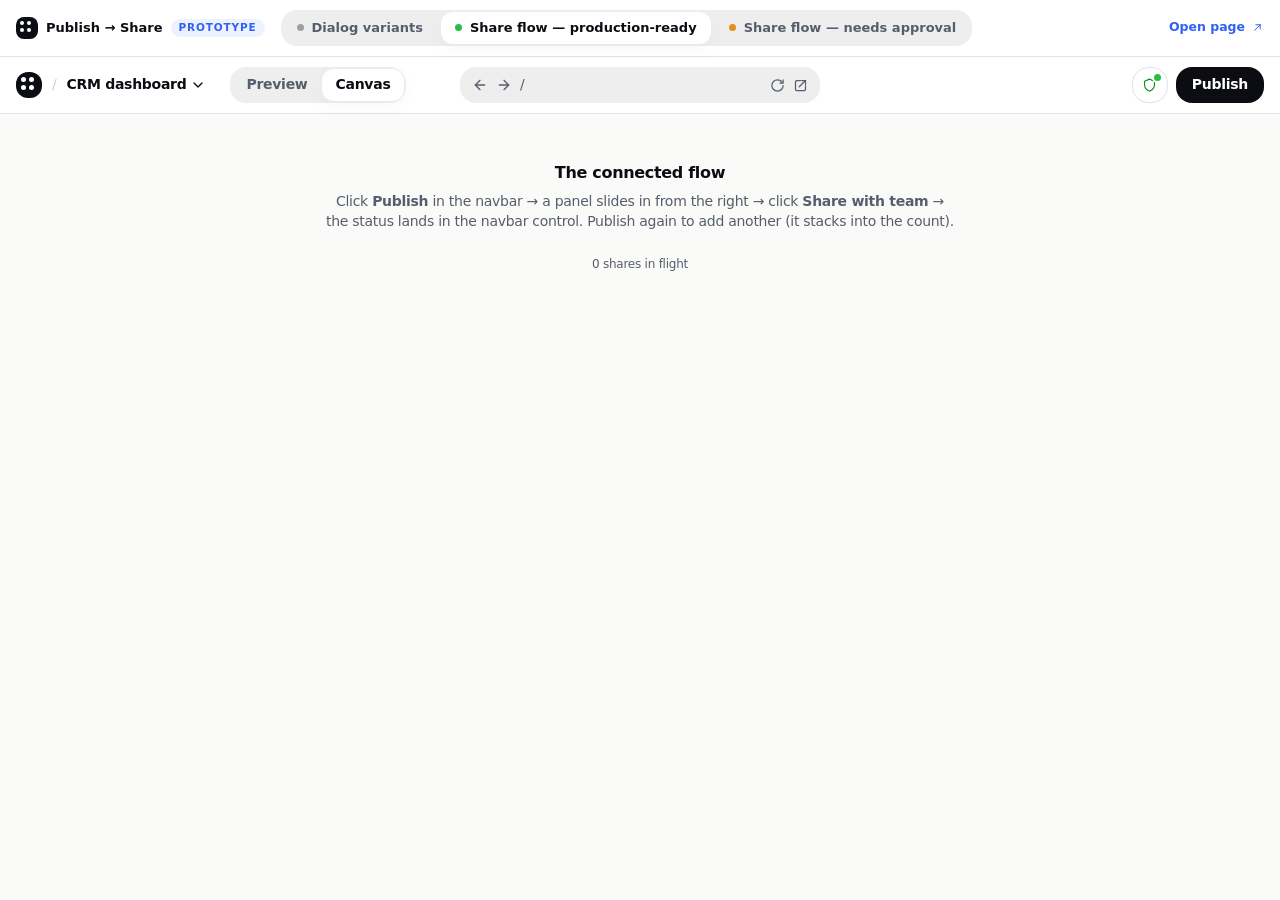
==== commit 7c221609: "Timeline: sentence-case subtitles + more vertical spacing for readability" ====
--- a/index.html
+++ b/index.html
@@ -4,10 +4,10 @@
     <meta charset="UTF-8" />
     <meta name="viewport" content="width=device-width, initial-scale=1.0" />
     <title>Publish → Share — prototype</title>
-    <script type="module" crossorigin src="./assets/prototype-CZ8bhRzm.js"></script>
-    <link rel="modulepreload" crossorigin href="./assets/tokenStyle-uKurt3tF.js">
+    <script type="module" crossorigin src="./assets/prototype-DSq-Mf5d.js"></script>
+    <link rel="modulepreload" crossorigin href="./assets/tokenStyle-H1DYYFhT.js">
     <link rel="modulepreload" crossorigin href="./assets/cn-BQHNewu7.js">
-    <link rel="stylesheet" crossorigin href="./assets/tokenStyle-DtQaWmKt.css">
+    <link rel="stylesheet" crossorigin href="./assets/tokenStyle-CD7ZjDqi.css">
   </head>
   <body>
     <div id="root"></div>
--- a/assets/tokenStyle-CD7ZjDqi.css
+++ b/assets/tokenStyle-CD7ZjDqi.css
@@ -0,0 +1 @@
+@font-face{font-family:Satoshi;src:url(../fonts/satoshi/Satoshi%20Regular.otf) format("opentype");font-weight:400;font-style:normal;font-display:swap}@font-face{font-family:Satoshi;src:url(../fonts/satoshi/Satoshi%20Medium.otf) format("opentype");font-weight:500;font-style:normal;font-display:swap}@font-face{font-family:Satoshi;src:url(../fonts/satoshi/Satoshi%20Bold.otf) format("opentype");font-weight:700;font-style:normal;font-display:swap}*,:before,:after{--tw-border-spacing-x: 0;--tw-border-spacing-y: 0;--tw-translate-x: 0;--tw-translate-y: 0;--tw-rotate: 0;--tw-skew-x: 0;--tw-skew-y: 0;--tw-scale-x: 1;--tw-scale-y: 1;--tw-pan-x: ;--tw-pan-y: ;--tw-pinch-zoom: ;--tw-scroll-snap-strictness: proximity;--tw-gradient-from-position: ;--tw-gradient-via-position: ;--tw-gradient-to-position: ;--tw-ordinal: ;--tw-slashed-zero: ;--tw-numeric-figure: ;--tw-numeric-spacing: ;--tw-numeric-fraction: ;--tw-ring-inset: ;--tw-ring-offset-width: 0px;--tw-ring-offset-color: #fff;--tw-ring-color: rgb(71 115 245 / .5);--tw-ring-offset-shadow: 0 0 #0000;--tw-ring-shadow: 0 0 #0000;--tw-shadow: 0 0 #0000;--tw-shadow-colored: 0 0 #0000;--tw-blur: ;--tw-brightness: ;--tw-contrast: ;--tw-grayscale: ;--tw-hue-rotate: ;--tw-invert: ;--tw-saturate: ;--tw-sepia: ;--tw-drop-shadow: ;--tw-backdrop-blur: ;--tw-backdrop-brightness: ;--tw-backdrop-contrast: ;--tw-backdrop-grayscale: ;--tw-backdrop-hue-rotate: ;--tw-backdrop-invert: ;--tw-backdrop-opacity: ;--tw-backdrop-saturate: ;--tw-backdrop-sepia: ;--tw-contain-size: ;--tw-contain-layout: ;--tw-contain-paint: ;--tw-contain-style: }::backdrop{--tw-border-spacing-x: 0;--tw-border-spacing-y: 0;--tw-translate-x: 0;--tw-translate-y: 0;--tw-rotate: 0;--tw-skew-x: 0;--tw-skew-y: 0;--tw-scale-x: 1;--tw-scale-y: 1;--tw-pan-x: ;--tw-pan-y: ;--tw-pinch-zoom: ;--tw-scroll-snap-strictness: proximity;--tw-gradient-from-position: ;--tw-gradient-via-position: ;--tw-gradient-to-position: ;--tw-ordinal: ;--tw-slashed-zero: ;--tw-numeric-figure: ;--tw-numeric-spacing: ;--tw-numeric-fraction: ;--tw-ring-inset: ;--tw-ring-offset-width: 0px;--tw-ring-offset-color: #fff;--tw-ring-color: rgb(71 115 245 / .5);--tw-ring-offset-shadow: 0 0 #0000;--tw-ring-shadow: 0 0 #0000;--tw-shadow: 0 0 #0000;--tw-shadow-colored: 0 0 #0000;--tw-blur: ;--tw-brightness: ;--tw-contrast: ;--tw-grayscale: ;--tw-hue-rotate: ;--tw-invert: ;--tw-saturate: ;--tw-sepia: ;--tw-drop-shadow: ;--tw-backdrop-blur: ;--tw-backdrop-brightness: ;--tw-backdrop-contrast: ;--tw-backdrop-grayscale: ;--tw-backdrop-hue-rotate: ;--tw-backdrop-invert: ;--tw-backdrop-opacity: ;--tw-backdrop-saturate: ;--tw-backdrop-sepia: ;--tw-contain-size: ;--tw-contain-layout: ;--tw-contain-paint: ;--tw-contain-style: }*,:before,:after{box-sizing:border-box;border-width:0;border-style:solid;border-color:#e5e7eb}:before,:after{--tw-content: ""}html,:host{line-height:1.5;-webkit-text-size-adjust:100%;-moz-tab-size:4;-o-tab-size:4;tab-size:4;font-family:Inter,system-ui,-apple-system,sans-serif;font-feature-settings:normal;font-variation-settings:normal;-webkit-tap-highlight-color:transparent}body{margin:0;line-height:inherit}hr{height:0;color:inherit;border-top-width:1px}abbr:where([title]){-webkit-text-decoration:underline dotted;text-decoration:underline dotted}h1,h2,h3,h4,h5,h6{font-size:inherit;font-weight:inherit}a{color:inherit;text-decoration:inherit}b,strong{font-weight:bolder}code,kbd,samp,pre{font-family:ui-monospace,SFMono-Regular,Menlo,Monaco,Consolas,Liberation Mono,Courier New,monospace;font-feature-settings:normal;font-variation-settings:normal;font-size:1em}small{font-size:80%}sub,sup{font-size:75%;line-height:0;position:relative;vertical-align:baseline}sub{bottom:-.25em}sup{top:-.5em}table{text-indent:0;border-color:inherit;border-collapse:collapse}button,input,optgroup,select,textarea{font-family:inherit;font-feature-settings:inherit;font-variation-settings:inherit;font-size:100%;font-weight:inherit;line-height:inherit;letter-spacing:inherit;color:inherit;margin:0;padding:0}button,select{text-transform:none}button,input:where([type=button]),input:where([type=reset]),input:where([type=submit]){-webkit-appearance:button;background-color:transparent;background-image:none}:-moz-focusring{outline:auto}:-moz-ui-invalid{box-shadow:none}progress{vertical-align:baseline}::-webkit-inner-spin-button,::-webkit-outer-spin-button{height:auto}[type=search]{-webkit-appearance:textfield;outline-offset:-2px}::-webkit-search-decoration{-webkit-appearance:none}::-webkit-file-upload-button{-webkit-appearance:button;font:inherit}summary{display:list-item}blockquote,dl,dd,h1,h2,h3,h4,h5,h6,hr,figure,p,pre{margin:0}fieldset{margin:0;padding:0}legend{padding:0}ol,ul,menu{list-style:none;margin:0;padding:0}dialog{padding:0}textarea{resize:vertical}input::-moz-placeholder,textarea::-moz-placeholder{opacity:1;color:#9ca3af}input::placeholder,textarea::placeholder{opacity:1;color:#9ca3af}button,[role=button]{cursor:pointer}:disabled{cursor:default}img,svg,video,canvas,audio,iframe,embed,object{display:block;vertical-align:middle}img,video{max-width:100%;height:auto}[hidden]:where(:not([hidden=until-found])){display:none}:root{--color-button-cta: #0b0d12;--color-button-active: #0b0d12;--color-button-hover: #0b0d12;--color-button-success: #28bf45;--color-button-error: #de3f2c;--color-button-warning: #e58e20;--color-button-disable: #a3abc2;--color-bg-screen: #fafaf9;--color-bg-white: #ffffff;--color-bg-grey: #eeeeee;--color-bg-black: #0b0d12;--color-bg-contrast: #0b0d12;--color-bg-success: #f0fcf2;--color-bg-error: #fff4f2;--color-bg-warning: #fff9f0;--color-bg-blue: #f2f4f7;--color-icon-primary: #0b0d12;--color-icon-secondary: #565e6b;--color-icon-tertiary: #2f61f5;--color-icon-white: #ffffff;--color-icon-disable: #c7cddb;--color-icon-success: #0f8c27;--color-icon-error: #b22212;--color-icon-warning: #b26e18;--color-border-default: #dfe2ed;--color-border-hover: #0b0d12;--color-border-disable: #c7cddb;--color-border-white: #ffffff;--color-border-tertiary: #4773f5;--color-border-blue: #dae1f5;--color-border-green: #c4f2cd;--color-border-yellow: #ffe8cc;--color-border-red-light: #ffd1cc;--color-border-red-dark: #b22212;--color-focus-ring: #c7ddff;--color-bg-overlay: rgb(11 13 18 / .4);--color-text-primary: #0b0d12;--color-text-secondary: #565e6b;--color-text-tertiary: #2f61f5;--color-text-placeholder: #a3abc2;--color-text-disable: #c7cddb;--color-text-white: #ffffff;--color-text-black: #0b0d12;--color-text-success: #0f8c27;--color-text-error: #b22212;--color-text-warning: #b26e18}.dark{--color-button-cta: #ffffff;--color-button-active: #f5f5f7;--color-button-hover: #f5f5f7;--color-button-success: #28bf45;--color-button-error: #de3f2c;--color-button-warning: #e58e20;--color-button-disable: #565e6b;--color-bg-screen: #0b0d12;--color-bg-white: #15181f;--color-bg-grey: #1f232c;--color-bg-black: #ffffff;--color-bg-contrast: #ffffff;--color-bg-success: #0f1f12;--color-bg-error: #1f0e0c;--color-bg-warning: #1f1810;--color-bg-blue: #0e1424;--color-icon-primary: #ffffff;--color-icon-secondary: #a3abc2;--color-icon-tertiary: #4773f5;--color-icon-white: #0b0d12;--color-icon-disable: #565e6b;--color-icon-success: #28bf45;--color-icon-error: #de3f2c;--color-icon-warning: #e58e20;--color-border-default: #2a2f3b;--color-border-hover: #ffffff;--color-border-disable: #565e6b;--color-border-white: #15181f;--color-border-tertiary: #4773f5;--color-border-blue: #1d2540;--color-border-green: #1c3d24;--color-border-yellow: #3d2e15;--color-border-red-light: #3d1c17;--color-border-red-dark: #de3f2c;--color-focus-ring: #2a3a66;--color-bg-overlay: rgb(0 0 0 / .6);--color-text-primary: #ffffff;--color-text-secondary: #a3abc2;--color-text-tertiary: #4773f5;--color-text-placeholder: #565e6b;--color-text-disable: #565e6b;--color-text-white: #0b0d12;--color-text-black: #ffffff;--color-text-success: #28bf45;--color-text-error: #de3f2c;--color-text-warning: #e58e20}@media (prefers-color-scheme: dark){:root:not(.light){--color-button-cta: #ffffff;--color-button-active: #f5f5f7;--color-button-hover: #f5f5f7;--color-button-success: #28bf45;--color-button-error: #de3f2c;--color-button-warning: #e58e20;--color-button-disable: #565e6b;--color-bg-screen: #0b0d12;--color-bg-white: #15181f;--color-bg-grey: #1f232c;--color-bg-black: #ffffff;--color-bg-contrast: #ffffff;--color-bg-success: #0f1f12;--color-bg-error: #1f0e0c;--color-bg-warning: #1f1810;--color-bg-blue: #0e1424;--color-icon-primary: #ffffff;--color-icon-secondary: #a3abc2;--color-icon-tertiary: #4773f5;--color-icon-white: #0b0d12;--color-icon-disable: #565e6b;--color-icon-success: #28bf45;--color-icon-error: #de3f2c;--color-icon-warning: #e58e20;--color-border-default: #2a2f3b;--color-border-hover: #ffffff;--color-border-disable: #565e6b;--color-border-white: #15181f;--color-border-tertiary: #4773f5;--color-border-blue: #1d2540;--color-border-green: #1c3d24;--color-border-yellow: #3d2e15;--color-border-red-light: #3d1c17;--color-border-red-dark: #de3f2c;--color-focus-ring: #2a3a66;--color-bg-overlay: rgb(0 0 0 / .6);--color-text-primary: #ffffff;--color-text-secondary: #a3abc2;--color-text-tertiary: #4773f5;--color-text-placeholder: #565e6b;--color-text-disable: #565e6b;--color-text-white: #0b0d12;--color-text-black: #ffffff;--color-text-success: #28bf45;--color-text-error: #de3f2c;--color-text-warning: #e58e20}}:root{--spring-primary: #FFB6C1;--spring-secondary: #90EE90;--spring-accent: #87CEEB;--left-panel-width: 25%}.\!container{width:100%!important}.container{width:100%}@media (min-width: 640px){.\!container{max-width:640px!important}.container{max-width:640px}}@media (min-width: 768px){.\!container{max-width:768px!important}.container{max-width:768px}}@media (min-width: 1024px){.\!container{max-width:1024px!important}.container{max-width:1024px}}@media (min-width: 1280px){.\!container{max-width:1280px!important}.container{max-width:1280px}}@media (min-width: 1536px){.\!container{max-width:1536px!important}.container{max-width:1536px}}.custom-scrollbar{scrollbar-width:thin;scrollbar-color:rgba(0,0,0,.2) transparent}.custom-scrollbar::-webkit-scrollbar{width:12px;height:12px}.custom-scrollbar::-webkit-scrollbar-track{background:transparent;border-radius:10px;margin:8px 4px}.custom-scrollbar::-webkit-scrollbar-thumb{background:linear-gradient(180deg,#ffb6c180,#87ceeb66);border-radius:8px;border:1px solid rgba(255,255,255,.3);box-shadow:inset 0 0 3px #fff3;background-clip:padding-box;margin-right:2px}.custom-scrollbar::-webkit-scrollbar-thumb:hover{background:linear-gradient(180deg,#ffb6c1b3,#87ceeb99);box-shadow:inset 0 0 5px #ffffff4d}.custom-scrollbar::-webkit-scrollbar-thumb:active{background:linear-gradient(180deg,#ffb6c1cc,#87ceebb3)}.spring-header-container{display:flex;align-items:center;height:48px;padding:8px 20px;background:#fafaf9;border-bottom:1px solid var(--color-border-default);font-family:Inter,-apple-system,BlinkMacSystemFont,Segoe UI,sans-serif;position:fixed;top:0;left:var(--spring-menu-push, 0px);width:calc(100% - var(--spring-menu-push, 0px));transition:left .24s cubic-bezier(.16,1,.3,1),width .24s cubic-bezier(.16,1,.3,1);z-index:999999;pointer-events:auto}.spring-left-panel-container{display:flex;flex-direction:column;background:#fafaf9;position:fixed;top:48px;left:var(--spring-menu-push, 0px);width:var(--left-panel-width);min-width:350px;height:calc(100% - 48px);transition:left .24s cubic-bezier(.16,1,.3,1);z-index:999999;pointer-events:auto}@media (min-width: 2000px){:root{--left-panel-width-max: 400px}}@media (max-width: 1400px){:root{--left-panel-width-min: 280px}}@keyframes fadeUp{0%{opacity:0;transform:translateY(-4px)}to{opacity:1;transform:translateY(0)}}@keyframes shiny{0%{background-position:200% 0}to{background-position:-200% 0}}@keyframes sync-spin{to{transform:rotate(360deg)}}@keyframes shimmer{0%{background-position:150% center}to{background-position:-50% center}}.shimmer-text{background:linear-gradient(120deg,#565e6b,#565e6b 40%,#c7cddb,#565e6b 60%,#565e6b);background-size:200% 100%;background-clip:text;-webkit-background-clip:text;-webkit-text-fill-color:transparent;animation:shimmer 1.6s linear infinite}.sr-only{position:absolute;width:1px;height:1px;padding:0;margin:-1px;overflow:hidden;clip:rect(0,0,0,0);white-space:nowrap;border-width:0}.pointer-events-none{pointer-events:none}.pointer-events-auto{pointer-events:auto}.visible{visibility:visible}.invisible{visibility:hidden}.collapse{visibility:collapse}.static{position:static}.fixed{position:fixed}.absolute{position:absolute}.relative{position:relative}.sticky{position:sticky}.inset-0{top:0;right:0;bottom:0;left:0}.inset-x-0{left:0;right:0}.inset-y-0{top:0;bottom:0}.-bottom-16{bottom:-64px}.-left-12{left:-48px}.-right-1{right:-4px}.-right-12{right:-48px}.-right-16{right:-64px}.-top-1{top:-4px}.-top-24{top:-6rem}.-top-7{top:-28px}.bottom-0{bottom:0}.bottom-1{bottom:4px}.bottom-1\.5{bottom:.375rem}.bottom-full{bottom:100%}.left-0{left:0}.left-0\.5{left:2px}.left-1\/2{left:50%}.left-6{left:24px}.left-\[11px\]{left:11px}.right-0{right:0}.right-1\.5{right:.375rem}.right-2{right:8px}.right-3{right:12px}.right-4{right:16px}.right-\[-7px\]{right:-7px}.top-0{top:0}.top-0\.5{top:2px}.top-1\.5{top:.375rem}.top-1\/2{top:50%}.top-2{top:8px}.top-3{top:12px}.top-4{top:16px}.top-5{top:20px}.top-6{top:24px}.top-\[-7px\]{top:-7px}.top-\[calc\(100\%\+4px\)\]{top:calc(100% + 4px)}.top-\[calc\(100\%\+6px\)\]{top:calc(100% + 6px)}.top-full{top:100%}.z-0{z-index:0}.z-10{z-index:10}.z-20{z-index:20}.z-50{z-index:50}.z-\[100000000\]{z-index:100000000}.z-\[1000000\]{z-index:1000000}.z-\[100\]{z-index:100}.z-\[2000000\]{z-index:2000000}.z-\[2000001\]{z-index:2000001}.z-\[60\]{z-index:60}.z-\[70\]{z-index:70}.z-\[999998\]{z-index:999998}.z-\[99999995\]{z-index:99999995}.z-\[99999999\]{z-index:99999999}.z-\[9999999\]{z-index:9999999}.z-\[999999\]{z-index:999999}.z-\[N\]{z-index:N}.z-popover{z-index:50}.col-span-1{grid-column:span 1 / span 1}.col-span-2{grid-column:span 2 / span 2}.m-0{margin:0}.-mx-1{margin-left:-4px;margin-right:-4px}.mx-0\.5{margin-left:2px;margin-right:2px}.mx-3{margin-left:12px;margin-right:12px}.mx-6{margin-left:24px;margin-right:24px}.mx-auto{margin-left:auto;margin-right:auto}.my-1{margin-top:4px;margin-bottom:4px}.my-3{margin-top:12px;margin-bottom:12px}.my-4{margin-top:16px;margin-bottom:16px}.\!mt-3{margin-top:12px!important}.-mr-0\.5{margin-right:-2px}.-mt-1{margin-top:-4px}.mb-0\.5{margin-bottom:2px}.mb-1{margin-bottom:4px}.mb-1\.5{margin-bottom:.375rem}.mb-2{margin-bottom:8px}.mb-3{margin-bottom:12px}.mb-4{margin-bottom:16px}.mb-5{margin-bottom:20px}.mb-\[6px\]{margin-bottom:6px}.mb-\[8px\]{margin-bottom:8px}.ml-1{margin-left:4px}.ml-2{margin-left:8px}.ml-6{margin-left:24px}.ml-auto{margin-left:auto}.mr-auto{margin-right:auto}.mt-0{margin-top:0}.mt-0\.5{margin-top:2px}.mt-1{margin-top:4px}.mt-1\.5{margin-top:.375rem}.mt-12{margin-top:48px}.mt-2{margin-top:8px}.mt-2\.5{margin-top:.625rem}.mt-3{margin-top:12px}.mt-3\.5{margin-top:.875rem}.mt-4{margin-top:16px}.mt-5{margin-top:20px}.mt-6{margin-top:24px}.mt-7{margin-top:28px}.mt-8{margin-top:32px}.mt-\[16px\]{margin-top:16px}.mt-\[1px\]{margin-top:1px}.mt-\[24px\]{margin-top:24px}.mt-\[2px\]{margin-top:2px}.mt-\[5px\]{margin-top:5px}.mt-\[6px\]{margin-top:6px}.mt-\[7px\]{margin-top:7px}.mt-auto{margin-top:auto}.line-clamp-2{overflow:hidden;display:-webkit-box;-webkit-box-orient:vertical;-webkit-line-clamp:2}.block{display:block}.inline-block{display:inline-block}.inline{display:inline}.flex{display:flex}.inline-flex{display:inline-flex}.table{display:table}.grid{display:grid}.contents{display:contents}.hidden{display:none}.size-1\.5{width:.375rem;height:.375rem}.size-10{width:40px;height:40px}.size-14{width:56px;height:56px}.size-2{width:8px;height:8px}.size-20{width:80px;height:80px}.size-3{width:12px;height:12px}.size-4{width:16px;height:16px}.size-44{width:11rem;height:11rem}.size-5{width:20px;height:20px}.size-6{width:24px;height:24px}.size-64{width:16rem;height:16rem}.size-8{width:32px;height:32px}.size-\[10px\]{width:10px;height:10px}.size-\[15px\]{width:15px;height:15px}.size-\[16px\]{width:16px;height:16px}.size-\[18px\]{width:18px;height:18px}.size-\[38px\]{width:38px;height:38px}.size-\[46px\]{width:46px;height:46px}.size-\[52px\]{width:52px;height:52px}.size-\[72px\]{width:72px;height:72px}.size-full{width:100%;height:100%}.h-0\.5{height:2px}.h-1\.5{height:.375rem}.h-10{height:40px}.h-11{height:44px}.h-12{height:48px}.h-14{height:56px}.h-16{height:64px}.h-2{height:8px}.h-2\.5{height:.625rem}.h-3{height:12px}.h-32{height:8rem}.h-4{height:16px}.h-5{height:20px}.h-6{height:24px}.h-7{height:28px}.h-8{height:32px}.h-9{height:36px}.h-\[10px\]{height:10px}.h-\[11px\]{height:11px}.h-\[120px\]{height:120px}.h-\[13px\]{height:13px}.h-\[14px\]{height:14px}.h-\[15px\]{height:15px}.h-\[162px\]{height:162px}.h-\[170px\]{height:170px}.h-\[175px\]{height:175px}.h-\[17px\]{height:17px}.h-\[18px\]{height:18px}.h-\[22px\]{height:22px}.h-\[253px\]{height:253px}.h-\[26px\]{height:26px}.h-\[3px\]{height:3px}.h-\[55\%\]{height:55%}.h-\[560px\]{height:560px}.h-\[5px\]{height:5px}.h-\[6px\]{height:6px}.h-\[700px\]{height:700px}.h-\[7px\]{height:7px}.h-\[84px\]{height:84px}.h-\[8px\]{height:8px}.h-auto{height:auto}.h-full{height:100%}.h-max{height:-moz-max-content;height:max-content}.h-px{height:1px}.h-screen{height:100vh}.max-h-64{max-height:16rem}.max-h-72{max-height:18rem}.max-h-\[180px\]{max-height:180px}.max-h-\[244px\]{max-height:244px}.max-h-\[280px\]{max-height:280px}.max-h-\[50vh\]{max-height:50vh}.max-h-\[80vh\]{max-height:80vh}.max-h-\[84vh\]{max-height:84vh}.max-h-\[85vh\]{max-height:85vh}.max-h-\[var\(--available-height\)\]{max-height:var(--available-height)}.max-h-full{max-height:100%}.min-h-0{min-height:0px}.min-h-40{min-height:10rem}.min-h-5{min-height:20px}.min-h-\[640px\]{min-height:640px}.min-h-full{min-height:100%}.min-h-screen{min-height:100vh}.w-1{width:4px}.w-1\/3{width:33.333333%}.w-10{width:40px}.w-12{width:48px}.w-14{width:56px}.w-16{width:64px}.w-2{width:8px}.w-2\.5{width:.625rem}.w-2\/3{width:66.666667%}.w-20{width:80px}.w-24{width:6rem}.w-3{width:12px}.w-4{width:16px}.w-44{width:11rem}.w-48{width:12rem}.w-5{width:20px}.w-6{width:24px}.w-7{width:28px}.w-72{width:18rem}.w-8{width:32px}.w-80{width:20rem}.w-9{width:36px}.w-\[10px\]{width:10px}.w-\[11px\]{width:11px}.w-\[130px\]{width:130px}.w-\[13px\]{width:13px}.w-\[15px\]{width:15px}.w-\[160px\]{width:160px}.w-\[18px\]{width:18px}.w-\[190px\]{width:190px}.w-\[22px\]{width:22px}.w-\[260px\]{width:260px}.w-\[26px\]{width:26px}.w-\[270px\]{width:270px}.w-\[280px\]{width:280px}.w-\[288px\]{width:288px}.w-\[295px\]{width:295px}.w-\[2px\]{width:2px}.w-\[304px\]{width:304px}.w-\[320px\]{width:320px}.w-\[332px\]{width:332px}.w-\[360px\]{width:360px}.w-\[378px\]{width:378px}.w-\[380px\]{width:380px}.w-\[390px\]{width:390px}.w-\[3px\]{width:3px}.w-\[400px\]{width:400px}.w-\[40px\]{width:40px}.w-\[420px\]{width:420px}.w-\[42px\]{width:42px}.w-\[440px\]{width:440px}.w-\[460px\]{width:460px}.w-\[474px\]{width:474px}.w-\[480px\]{width:480px}.w-\[520px\]{width:520px}.w-\[540px\]{width:540px}.w-\[560px\]{width:560px}.w-\[5px\]{width:5px}.w-\[60px\]{width:60px}.w-\[640px\]{width:640px}.w-\[680px\]{width:680px}.w-\[6px\]{width:6px}.w-\[7px\]{width:7px}.w-\[8px\]{width:8px}.w-\[var\(--anchor-width\)\]{width:var(--anchor-width)}.w-fit{width:-moz-fit-content;width:fit-content}.w-full{width:100%}.w-max{width:-moz-max-content;width:max-content}.w-px{width:1px}.min-w-0{min-width:0px}.min-w-\[118px\]{min-width:118px}.min-w-\[124px\]{min-width:124px}.min-w-\[160px\]{min-width:160px}.min-w-\[240px\]{min-width:240px}.min-w-\[24px\]{min-width:24px}.min-w-\[260px\]{min-width:260px}.min-w-\[44px\]{min-width:44px}.min-w-\[52px\]{min-width:52px}.min-w-full{min-width:100%}.max-w-16{max-width:64px}.max-w-28{max-width:7rem}.max-w-48{max-width:12rem}.max-w-\[1080px\]{max-width:1080px}.max-w-\[1120px\]{max-width:1120px}.max-w-\[1180px\]{max-width:1180px}.max-w-\[180px\]{max-width:180px}.max-w-\[220px\]{max-width:220px}.max-w-\[2300px\]{max-width:2300px}.max-w-\[240px\]{max-width:240px}.max-w-\[260px\]{max-width:260px}.max-w-\[300px\]{max-width:300px}.max-w-\[303px\]{max-width:303px}.max-w-\[34ch\]{max-width:34ch}.max-w-\[36ch\]{max-width:36ch}.max-w-\[420px\]{max-width:420px}.max-w-\[480px\]{max-width:480px}.max-w-\[487px\]{max-width:487px}.max-w-\[560px\]{max-width:560px}.max-w-\[582px\]{max-width:582px}.max-w-\[60ch\]{max-width:60ch}.max-w-\[640px\]{max-width:640px}.max-w-\[680px\]{max-width:680px}.max-w-\[760px\]{max-width:760px}.max-w-\[880px\]{max-width:880px}.max-w-\[90vw\]{max-width:90vw}.max-w-\[92vw\]{max-width:92vw}.max-w-\[95\%\]{max-width:95%}.max-w-full{max-width:100%}.max-w-xs{max-width:20rem}.flex-1{flex:1 1 0%}.flex-shrink-0{flex-shrink:0}.shrink{flex-shrink:1}.shrink-0{flex-shrink:0}.grow{flex-grow:1}.border-collapse{border-collapse:collapse}.origin-\[var\(--transform-origin\)\]{transform-origin:var(--transform-origin)}.-translate-x-1\/2{--tw-translate-x: -50%;transform:translate(var(--tw-translate-x),var(--tw-translate-y)) rotate(var(--tw-rotate)) skew(var(--tw-skew-x)) skewY(var(--tw-skew-y)) scaleX(var(--tw-scale-x)) scaleY(var(--tw-scale-y))}.-translate-y-1\/2{--tw-translate-y: -50%;transform:translate(var(--tw-translate-x),var(--tw-translate-y)) rotate(var(--tw-rotate)) skew(var(--tw-skew-x)) skewY(var(--tw-skew-y)) scaleX(var(--tw-scale-x)) scaleY(var(--tw-scale-y))}.translate-x-0{--tw-translate-x: 0px;transform:translate(var(--tw-translate-x),var(--tw-translate-y)) rotate(var(--tw-rotate)) skew(var(--tw-skew-x)) skewY(var(--tw-skew-y)) scaleX(var(--tw-scale-x)) scaleY(var(--tw-scale-y))}.translate-x-\[20px\]{--tw-translate-x: 20px;transform:translate(var(--tw-translate-x),var(--tw-translate-y)) rotate(var(--tw-rotate)) skew(var(--tw-skew-x)) skewY(var(--tw-skew-y)) scaleX(var(--tw-scale-x)) scaleY(var(--tw-scale-y))}.translate-x-\[2px\]{--tw-translate-x: 2px;transform:translate(var(--tw-translate-x),var(--tw-translate-y)) rotate(var(--tw-rotate)) skew(var(--tw-skew-x)) skewY(var(--tw-skew-y)) scaleX(var(--tw-scale-x)) scaleY(var(--tw-scale-y))}.translate-x-full{--tw-translate-x: 100%;transform:translate(var(--tw-translate-x),var(--tw-translate-y)) rotate(var(--tw-rotate)) skew(var(--tw-skew-x)) skewY(var(--tw-skew-y)) scaleX(var(--tw-scale-x)) scaleY(var(--tw-scale-y))}.translate-y-0{--tw-translate-y: 0px;transform:translate(var(--tw-translate-x),var(--tw-translate-y)) rotate(var(--tw-rotate)) skew(var(--tw-skew-x)) skewY(var(--tw-skew-y)) scaleX(var(--tw-scale-x)) scaleY(var(--tw-scale-y))}.translate-y-2{--tw-translate-y: 8px;transform:translate(var(--tw-translate-x),var(--tw-translate-y)) rotate(var(--tw-rotate)) skew(var(--tw-skew-x)) skewY(var(--tw-skew-y)) scaleX(var(--tw-scale-x)) scaleY(var(--tw-scale-y))}.-rotate-12{--tw-rotate: -12deg;transform:translate(var(--tw-translate-x),var(--tw-translate-y)) rotate(var(--tw-rotate)) skew(var(--tw-skew-x)) skewY(var(--tw-skew-y)) scaleX(var(--tw-scale-x)) scaleY(var(--tw-scale-y))}.rotate-12{--tw-rotate: 12deg;transform:translate(var(--tw-translate-x),var(--tw-translate-y)) rotate(var(--tw-rotate)) skew(var(--tw-skew-x)) skewY(var(--tw-skew-y)) scaleX(var(--tw-scale-x)) scaleY(var(--tw-scale-y))}.transform{transform:translate(var(--tw-translate-x),var(--tw-translate-y)) rotate(var(--tw-rotate)) skew(var(--tw-skew-x)) skewY(var(--tw-skew-y)) scaleX(var(--tw-scale-x)) scaleY(var(--tw-scale-y))}@keyframes scale-in{0%{transform:scale(0);opacity:0}to{transform:scale(1);opacity:1}}.animate-\[scale-in_80ms_ease-out\]{animation:scale-in 80ms ease-out}@keyframes fadeIn{0%{opacity:0}to{opacity:1}}.animate-fade-in{animation:fadeIn .3s ease-in-out}@keyframes pulse{50%{opacity:.5}}.animate-pulse{animation:pulse 2s cubic-bezier(.4,0,.6,1) infinite}@keyframes spin{to{transform:rotate(360deg)}}.animate-spin{animation:spin 1s linear infinite}.cursor-col-resize{cursor:col-resize}.cursor-copy{cursor:copy}.cursor-default{cursor:default}.cursor-grab{cursor:grab}.cursor-not-allowed{cursor:not-allowed}.cursor-ns-resize{cursor:ns-resize}.cursor-pointer{cursor:pointer}.cursor-text{cursor:text}.select-none{-webkit-user-select:none;-moz-user-select:none;user-select:none}.select-all{-webkit-user-select:all;-moz-user-select:all;user-select:all}.resize-none{resize:none}.resize-y{resize:vertical}.resize{resize:both}.scroll-mt-4{scroll-margin-top:16px}.list-inside{list-style-position:inside}.list-decimal{list-style-type:decimal}.list-disc{list-style-type:disc}.grid-cols-1{grid-template-columns:repeat(1,minmax(0,1fr))}.grid-cols-2{grid-template-columns:repeat(2,minmax(0,1fr))}.grid-cols-3{grid-template-columns:repeat(3,minmax(0,1fr))}.grid-cols-4{grid-template-columns:repeat(4,minmax(0,1fr))}.grid-cols-\[repeat\(3\,minmax\(0\,1fr\)\)\]{grid-template-columns:repeat(3,minmax(0,1fr))}.flex-row{flex-direction:row}.flex-col{flex-direction:column}.flex-wrap{flex-wrap:wrap}.content-center{align-content:center}.content-start{align-content:flex-start}.items-start{align-items:flex-start}.items-end{align-items:flex-end}.items-center{align-items:center}.items-baseline{align-items:baseline}.items-stretch{align-items:stretch}.justify-start{justify-content:flex-start}.justify-end{justify-content:flex-end}.justify-center{justify-content:center}.justify-between{justify-content:space-between}.gap-0{gap:0px}.gap-0\.5{gap:2px}.gap-1{gap:4px}.gap-1\.5{gap:.375rem}.gap-10{gap:40px}.gap-12{gap:48px}.gap-14{gap:56px}.gap-2{gap:8px}.gap-2\.5{gap:.625rem}.gap-3{gap:12px}.gap-3\.5{gap:.875rem}.gap-4{gap:16px}.gap-5{gap:20px}.gap-6{gap:24px}.gap-7{gap:28px}.gap-8{gap:32px}.gap-\[16px\]{gap:16px}.gap-\[24px\]{gap:24px}.gap-\[48px\]{gap:48px}.gap-\[4px\]{gap:4px}.gap-\[80px\]{gap:80px}.gap-\[8px\]{gap:8px}.gap-x-2{-moz-column-gap:8px;column-gap:8px}.gap-x-4{-moz-column-gap:16px;column-gap:16px}.gap-x-6{-moz-column-gap:24px;column-gap:24px}.gap-y-1{row-gap:4px}.gap-y-1\.5{row-gap:.375rem}.gap-y-2{row-gap:8px}.gap-y-3{row-gap:12px}.-space-x-1\.5>:not([hidden])~:not([hidden]){--tw-space-x-reverse: 0;margin-right:calc(-.375rem * var(--tw-space-x-reverse));margin-left:calc(-.375rem * calc(1 - var(--tw-space-x-reverse)))}.space-y-1>:not([hidden])~:not([hidden]){--tw-space-y-reverse: 0;margin-top:calc(4px * calc(1 - var(--tw-space-y-reverse)));margin-bottom:calc(4px * var(--tw-space-y-reverse))}.space-y-1\.5>:not([hidden])~:not([hidden]){--tw-space-y-reverse: 0;margin-top:calc(.375rem * calc(1 - var(--tw-space-y-reverse)));margin-bottom:calc(.375rem * var(--tw-space-y-reverse))}.space-y-2>:not([hidden])~:not([hidden]){--tw-space-y-reverse: 0;margin-top:calc(8px * calc(1 - var(--tw-space-y-reverse)));margin-bottom:calc(8px * var(--tw-space-y-reverse))}.space-y-4>:not([hidden])~:not([hidden]){--tw-space-y-reverse: 0;margin-top:calc(16px * calc(1 - var(--tw-space-y-reverse)));margin-bottom:calc(16px * var(--tw-space-y-reverse))}.divide-y>:not([hidden])~:not([hidden]){--tw-divide-y-reverse: 0;border-top-width:calc(1px * calc(1 - var(--tw-divide-y-reverse)));border-bottom-width:calc(1px * var(--tw-divide-y-reverse))}.divide-gray-200>:not([hidden])~:not([hidden]){--tw-divide-opacity: 1;border-color:rgb(229 231 235 / var(--tw-divide-opacity, 1))}.self-start{align-self:flex-start}.self-end{align-self:flex-end}.overflow-auto{overflow:auto}.overflow-hidden{overflow:hidden}.overflow-clip{overflow:clip}.overflow-x-auto{overflow-x:auto}.overflow-y-auto{overflow-y:auto}.overscroll-contain{overscroll-behavior:contain}.truncate{overflow:hidden;text-overflow:ellipsis;white-space:nowrap}.whitespace-normal{white-space:normal}.whitespace-nowrap{white-space:nowrap}.whitespace-pre{white-space:pre}.whitespace-pre-wrap{white-space:pre-wrap}.break-words{overflow-wrap:break-word}.break-all{word-break:break-all}.\!rounded{border-radius:.25rem!important}.rounded{border-radius:.25rem}.rounded-2xl{border-radius:20px}.rounded-3xl{border-radius:24px}.rounded-\[10px\]{border-radius:10px}.rounded-\[12px\]{border-radius:12px}.rounded-\[16px\]{border-radius:16px}.rounded-\[20px\]{border-radius:20px}.rounded-\[28px\]{border-radius:28px}.rounded-\[3px\]{border-radius:3px}.rounded-\[4px\]{border-radius:4px}.rounded-\[5px\]{border-radius:5px}.rounded-\[7px\]{border-radius:7px}.rounded-full{border-radius:9999px}.rounded-lg{border-radius:12px}.rounded-md{border-radius:8px}.rounded-none{border-radius:0}.rounded-sm{border-radius:4px}.rounded-xl{border-radius:16px}.rounded-l-2xl{border-top-left-radius:20px;border-bottom-left-radius:20px}.rounded-l-lg{border-top-left-radius:12px;border-bottom-left-radius:12px}.rounded-l-none{border-top-left-radius:0;border-bottom-left-radius:0}.rounded-r-lg{border-top-right-radius:12px;border-bottom-right-radius:12px}.rounded-r-none{border-top-right-radius:0;border-bottom-right-radius:0}.rounded-t-md{border-top-left-radius:8px;border-top-right-radius:8px}.border{border-width:1px}.border-0{border-width:0px}.border-1\.5{border-width:1.5px}.border-2{border-width:2px}.border-\[0\.5px\]{border-width:.5px}.border-\[1\.5px\]{border-width:1.5px}.border-b{border-bottom-width:1px}.border-l{border-left-width:1px}.border-l-2{border-left-width:2px}.border-l-4{border-left-width:4px}.border-l-\[3px\]{border-left-width:3px}.border-r{border-right-width:1px}.border-t{border-top-width:1px}.border-dashed{border-style:dashed}.border-dotted{border-style:dotted}.border-none{border-style:none}.border-\[\#6243FF\]{--tw-border-opacity: 1;border-color:rgb(98 67 255 / var(--tw-border-opacity, 1))}.border-\[rgba\(0\,0\,0\,0\.1\)\]{border-color:#0000001a}.border-amber-200{--tw-border-opacity: 1;border-color:rgb(253 230 138 / var(--tw-border-opacity, 1))}.border-amber-300{--tw-border-opacity: 1;border-color:rgb(252 211 77 / var(--tw-border-opacity, 1))}.border-bg-black{border-color:var(--color-bg-black)}.border-bg-white{border-color:var(--color-bg-white)}.border-black\/10{border-color:#0000001a}.border-blue-200{--tw-border-opacity: 1;border-color:rgb(218 225 245 / var(--tw-border-opacity, 1))}.border-blue-300{--tw-border-opacity: 1;border-color:rgb(169 188 245 / var(--tw-border-opacity, 1))}.border-blue-500{--tw-border-opacity: 1;border-color:rgb(71 115 245 / var(--tw-border-opacity, 1))}.border-blue-600\/70{border-color:#2f61f5b3}.border-border{border-color:var(--color-border-default)}.border-border-blue{border-color:var(--color-border-blue)}.border-border-green{border-color:var(--color-border-green)}.border-border-hover{border-color:var(--color-border-hover)}.border-border-red-dark{border-color:var(--color-border-red-dark)}.border-border-red-light{border-color:var(--color-border-red-light)}.border-border-yellow{border-color:var(--color-border-yellow)}.border-emerald-200{--tw-border-opacity: 1;border-color:rgb(167 243 208 / var(--tw-border-opacity, 1))}.border-gray-100{--tw-border-opacity: 1;border-color:rgb(243 244 246 / var(--tw-border-opacity, 1))}.border-gray-200{--tw-border-opacity: 1;border-color:rgb(229 231 235 / var(--tw-border-opacity, 1))}.border-indigo-500\/80{border-color:#6366f1cc}.border-purple-200{--tw-border-opacity: 1;border-color:rgb(233 213 255 / var(--tw-border-opacity, 1))}.border-red-100{--tw-border-opacity: 1;border-color:rgb(255 232 229 / var(--tw-border-opacity, 1))}.border-red-200{--tw-border-opacity: 1;border-color:rgb(255 209 204 / var(--tw-border-opacity, 1))}.border-slate-200{--tw-border-opacity: 1;border-color:rgb(226 232 240 / var(--tw-border-opacity, 1))}.border-slate-300{--tw-border-opacity: 1;border-color:rgb(203 213 225 / var(--tw-border-opacity, 1))}.border-spring-pink{--tw-border-opacity: 1;border-color:rgb(255 182 193 / var(--tw-border-opacity, 1))}.border-transparent{border-color:transparent}.border-white\/20{border-color:#fff3}.border-l-gray-400{--tw-border-opacity: 1;border-left-color:rgb(156 163 175 / var(--tw-border-opacity, 1))}.border-l-red-400{--tw-border-opacity: 1;border-left-color:rgb(255 118 102 / var(--tw-border-opacity, 1))}.bg-\[\#16151f\]{--tw-bg-opacity: 1;background-color:rgb(22 21 31 / var(--tw-bg-opacity, 1))}.bg-\[\#F2F2F2\]{--tw-bg-opacity: 1;background-color:rgb(242 242 242 / var(--tw-bg-opacity, 1))}.bg-\[\#ececec\]{--tw-bg-opacity: 1;background-color:rgb(236 236 236 / var(--tw-bg-opacity, 1))}.bg-\[\#fafaf9\]{--tw-bg-opacity: 1;background-color:rgb(250 250 249 / var(--tw-bg-opacity, 1))}.bg-\[rgba\(14\,16\,20\,0\.96\)\]{background-color:#0e1014f5}.bg-\[var\(--color-border-disable\)\]{background-color:var(--color-border-disable)}.bg-amber-50{--tw-bg-opacity: 1;background-color:rgb(255 251 235 / var(--tw-bg-opacity, 1))}.bg-amber-50\/60{background-color:#fffbeb99}.bg-amber-600{--tw-bg-opacity: 1;background-color:rgb(217 119 6 / var(--tw-bg-opacity, 1))}.bg-bg-black{background-color:var(--color-bg-black)}.bg-bg-blue{background-color:var(--color-bg-blue)}.bg-bg-contrast{background-color:var(--color-bg-contrast)}.bg-bg-error{background-color:var(--color-bg-error)}.bg-bg-grey{background-color:var(--color-bg-grey)}.bg-bg-overlay{background-color:var(--color-bg-overlay)}.bg-bg-screen{background-color:var(--color-bg-screen)}.bg-bg-success{background-color:var(--color-bg-success)}.bg-bg-warning{background-color:var(--color-bg-warning)}.bg-bg-white{background-color:var(--color-bg-white)}.bg-black\/30{background-color:#0000004d}.bg-black\/40{background-color:#0006}.bg-black\/5{background-color:#0000000d}.bg-black\/60{background-color:#0009}.bg-blue-50{--tw-bg-opacity: 1;background-color:rgb(242 244 247 / var(--tw-bg-opacity, 1))}.bg-blue-50\/50{background-color:#f2f4f780}.bg-blue-500{--tw-bg-opacity: 1;background-color:rgb(71 115 245 / var(--tw-bg-opacity, 1))}.bg-blue-600\/5{background-color:#2f61f50d}.bg-border{background-color:var(--color-border-default)}.bg-button-cta{background-color:var(--color-button-cta)}.bg-button-success{background-color:var(--color-button-success)}.bg-button-warning{background-color:var(--color-button-warning)}.bg-emerald-50{--tw-bg-opacity: 1;background-color:rgb(236 253 245 / var(--tw-bg-opacity, 1))}.bg-gray-100{--tw-bg-opacity: 1;background-color:rgb(243 244 246 / var(--tw-bg-opacity, 1))}.bg-gray-50{--tw-bg-opacity: 1;background-color:rgb(249 250 251 / var(--tw-bg-opacity, 1))}.bg-gray-700{--tw-bg-opacity: 1;background-color:rgb(55 65 81 / var(--tw-bg-opacity, 1))}.bg-gray-900{--tw-bg-opacity: 1;background-color:rgb(17 24 39 / var(--tw-bg-opacity, 1))}.bg-green-50\/60{background-color:#f0fcf299}.bg-icon-error{background-color:var(--color-icon-error)}.bg-icon-primary{background-color:var(--color-icon-primary)}.bg-icon-secondary{background-color:var(--color-icon-secondary)}.bg-icon-success{background-color:var(--color-icon-success)}.bg-icon-tertiary{background-color:var(--color-icon-tertiary)}.bg-icon-warning{background-color:var(--color-icon-warning)}.bg-indigo-500\/10{background-color:#6366f11a}.bg-purple-100{--tw-bg-opacity: 1;background-color:rgb(243 232 255 / var(--tw-bg-opacity, 1))}.bg-purple-50{--tw-bg-opacity: 1;background-color:rgb(250 245 255 / var(--tw-bg-opacity, 1))}.bg-red-100{--tw-bg-opacity: 1;background-color:rgb(255 232 229 / var(--tw-bg-opacity, 1))}.bg-red-50{--tw-bg-opacity: 1;background-color:rgb(255 244 242 / var(--tw-bg-opacity, 1))}.bg-red-50\/60{background-color:#fff4f299}.bg-slate-50{--tw-bg-opacity: 1;background-color:rgb(248 250 252 / var(--tw-bg-opacity, 1))}.bg-spring-pink\/10{background-color:#ffb6c11a}.bg-transparent{background-color:transparent}.bg-white{--tw-bg-opacity: 1;background-color:rgb(255 255 255 / var(--tw-bg-opacity, 1))}.bg-white\/20{background-color:#fff3}.bg-zinc-700\/80{background-color:#3f3f46cc}.bg-cover{background-size:cover}.bg-center{background-position:center}.object-contain{-o-object-fit:contain;object-fit:contain}.object-cover{-o-object-fit:cover;object-fit:cover}.object-top{-o-object-position:top;object-position:top}.p-0{padding:0}.p-0\.5{padding:2px}.p-1{padding:4px}.p-1\.5{padding:.375rem}.p-10{padding:40px}.p-12{padding:48px}.p-2{padding:8px}.p-3{padding:12px}.p-4{padding:16px}.p-5{padding:20px}.p-6{padding:24px}.p-7{padding:28px}.p-\[12px\]{padding:12px}.p-\[16px\]{padding:16px}.p-\[48px\]{padding:48px}.p-\[80px\]{padding:80px}.px-0{padding-left:0;padding-right:0}.px-1{padding-left:4px;padding-right:4px}.px-1\.5{padding-left:.375rem;padding-right:.375rem}.px-14{padding-left:56px;padding-right:56px}.px-2{padding-left:8px;padding-right:8px}.px-2\.5{padding-left:.625rem;padding-right:.625rem}.px-3{padding-left:12px;padding-right:12px}.px-3\.5{padding-left:.875rem;padding-right:.875rem}.px-4{padding-left:16px;padding-right:16px}.px-5{padding-left:20px;padding-right:20px}.px-6{padding-left:24px;padding-right:24px}.px-8{padding-left:32px;padding-right:32px}.px-9{padding-left:36px;padding-right:36px}.px-\[10px\]{padding-left:10px;padding-right:10px}.px-\[14px\]{padding-left:14px;padding-right:14px}.px-\[22px\]{padding-left:22px;padding-right:22px}.px-\[5px\]{padding-left:5px;padding-right:5px}.py-0{padding-top:0;padding-bottom:0}.py-0\.5{padding-top:2px;padding-bottom:2px}.py-1{padding-top:4px;padding-bottom:4px}.py-1\.5{padding-top:.375rem;padding-bottom:.375rem}.py-10{padding-top:40px;padding-bottom:40px}.py-12{padding-top:48px;padding-bottom:48px}.py-16{padding-top:64px;padding-bottom:64px}.py-2{padding-top:8px;padding-bottom:8px}.py-2\.5{padding-top:.625rem;padding-bottom:.625rem}.py-3{padding-top:12px;padding-bottom:12px}.py-3\.5{padding-top:.875rem;padding-bottom:.875rem}.py-4{padding-top:16px;padding-bottom:16px}.py-5{padding-top:20px;padding-bottom:20px}.py-6{padding-top:24px;padding-bottom:24px}.py-7{padding-top:28px;padding-bottom:28px}.py-\[10px\]{padding-top:10px;padding-bottom:10px}.py-\[1px\]{padding-top:1px;padding-bottom:1px}.py-\[22px\]{padding-top:22px;padding-bottom:22px}.py-\[2px\]{padding-top:2px;padding-bottom:2px}.py-\[3px\]{padding-top:3px;padding-bottom:3px}.py-\[6px\]{padding-top:6px;padding-bottom:6px}.py-\[7px\]{padding-top:7px;padding-bottom:7px}.pb-0{padding-bottom:0}.pb-1{padding-bottom:4px}.pb-1\.5{padding-bottom:.375rem}.pb-10{padding-bottom:40px}.pb-2{padding-bottom:8px}.pb-24{padding-bottom:6rem}.pb-3{padding-bottom:12px}.pb-4{padding-bottom:16px}.pb-6{padding-bottom:24px}.pb-8{padding-bottom:32px}.pb-\[180px\]{padding-bottom:180px}.pb-\[22px\]{padding-bottom:22px}.pl-0{padding-left:0}.pl-1{padding-left:4px}.pl-2{padding-left:8px}.pl-3\.5{padding-left:.875rem}.pl-4{padding-left:16px}.pl-5{padding-left:20px}.pl-8{padding-left:32px}.pl-\[150px\]{padding-left:150px}.pr-1{padding-right:4px}.pr-2{padding-right:8px}.pr-3{padding-right:12px}.pr-6{padding-right:24px}.pr-8{padding-right:32px}.pt-0\.5{padding-top:2px}.pt-1{padding-top:4px}.pt-10{padding-top:40px}.pt-11{padding-top:44px}.pt-12{padding-top:48px}.pt-2{padding-top:8px}.pt-2\.5{padding-top:.625rem}.pt-3{padding-top:12px}.pt-3\.5{padding-top:.875rem}.pt-4{padding-top:16px}.pt-5{padding-top:20px}.pt-6{padding-top:24px}.pt-7{padding-top:28px}.pt-\[10px\]{padding-top:10px}.pt-\[15vh\]{padding-top:15vh}.pt-\[22px\]{padding-top:22px}.pt-\[3px\]{padding-top:3px}.text-left{text-align:left}.text-center{text-align:center}.text-right{text-align:right}.font-mono{font-family:ui-monospace,SFMono-Regular,Menlo,Monaco,Consolas,Liberation Mono,Courier New,monospace}.font-sans{font-family:Inter,system-ui,-apple-system,sans-serif}.text-2xl{font-size:1.5rem;line-height:2rem}.text-\[10\.5px\]{font-size:10.5px}.text-\[10px\]{font-size:10px}.text-\[11\.5px\]{font-size:11.5px}.text-\[11px\]{font-size:11px}.text-\[12\.5px\]{font-size:12.5px}.text-\[12px\]{font-size:12px}.text-\[13\.5px\]{font-size:13.5px}.text-\[13px\]{font-size:13px}.text-\[14px\]{font-size:14px}.text-\[15px\]{font-size:15px}.text-\[16px\]{font-size:16px}.text-\[20px\]{font-size:20px}.text-\[22px\]{font-size:22px}.text-\[26px\]{font-size:26px}.text-\[34px\]{font-size:34px}.text-\[44px\]{font-size:44px}.text-\[60px\]{font-size:60px}.text-base{font-size:1rem;line-height:1.5rem}.text-body-2{font-size:20px;line-height:28px;letter-spacing:-.4px;font-weight:400}.text-body-3{font-size:16px;line-height:22.4px;letter-spacing:-.32px;font-weight:400}.text-body-4{font-size:14px;line-height:19.6px;letter-spacing:-.28px;font-weight:400}.text-body-5{font-size:12px;line-height:16.8px;letter-spacing:-.24px;font-weight:400}.text-body-6{font-size:10px;line-height:14px;letter-spacing:-.2px;font-weight:400}.text-h2{font-size:48px;line-height:67.2px;letter-spacing:-.96px;font-weight:600}.text-h3{font-size:40px;line-height:56px;letter-spacing:-.8px;font-weight:600}.text-h4{font-size:32px;line-height:44.8px;letter-spacing:-.64px;font-weight:600}.text-h5{font-size:24px;line-height:33.6px;letter-spacing:-.48px;font-weight:600}.text-h6{font-size:16px;line-height:22.4px;letter-spacing:-.32px;font-weight:600}.text-lg{font-size:1.125rem;line-height:1.75rem}.text-sm{font-size:.875rem;line-height:1.25rem}.text-subtitle-2{font-size:24px;line-height:33.6px;letter-spacing:-.48px;font-weight:500}.text-subtitle-3{font-size:20px;line-height:28px;letter-spacing:-.4px;font-weight:500}.text-subtitle-4{font-size:16px;line-height:22.4px;letter-spacing:-.32px;font-weight:500}.text-subtitle-5{font-size:14px;line-height:19.6px;letter-spacing:-.28px;font-weight:500}.text-subtitle-6{font-size:12px;line-height:16.8px;letter-spacing:-.24px;font-weight:500}.text-xl{font-size:1.25rem;line-height:1.75rem}.text-xs{font-size:.75rem;line-height:1rem}.font-bold{font-weight:700}.font-medium{font-weight:500}.font-normal{font-weight:400}.font-semibold{font-weight:600}.uppercase{text-transform:uppercase}.capitalize{text-transform:capitalize}.italic{font-style:italic}.tabular-nums{--tw-numeric-spacing: tabular-nums;font-variant-numeric:var(--tw-ordinal) var(--tw-slashed-zero) var(--tw-numeric-figure) var(--tw-numeric-spacing) var(--tw-numeric-fraction)}.leading-\[1\.02\]{line-height:1.02}.leading-\[1\.08\]{line-height:1.08}.leading-\[1\.4\]{line-height:1.4}.leading-\[1\.55\]{line-height:1.55}.leading-none{line-height:1}.leading-relaxed{line-height:1.625}.leading-snug{line-height:1.375}.leading-tight{line-height:1.25}.tracking-\[-0\.01em\]{letter-spacing:-.01em}.tracking-\[-0\.02em\]{letter-spacing:-.02em}.tracking-\[-0\.03em\]{letter-spacing:-.03em}.tracking-\[-0\.24px\]{letter-spacing:-.24px}.tracking-\[-0\.26px\]{letter-spacing:-.26px}.tracking-\[-0\.28px\]{letter-spacing:-.28px}.tracking-\[0\.05em\]{letter-spacing:.05em}.tracking-\[0\.07em\]{letter-spacing:.07em}.tracking-\[0\.08em\]{letter-spacing:.08em}.tracking-\[0\.12em\]{letter-spacing:.12em}.tracking-\[0\.14em\]{letter-spacing:.14em}.tracking-\[0\.1em\]{letter-spacing:.1em}.tracking-tight{letter-spacing:-.025em}.tracking-wide{letter-spacing:.025em}.tracking-wider{letter-spacing:.05em}.text-\[\#0B0D12\],.text-\[\#0b0d12\]{--tw-text-opacity: 1;color:rgb(11 13 18 / var(--tw-text-opacity, 1))}.text-\[\#6243FF\]{--tw-text-opacity: 1;color:rgb(98 67 255 / var(--tw-text-opacity, 1))}.text-amber-800{--tw-text-opacity: 1;color:rgb(146 64 14 / var(--tw-text-opacity, 1))}.text-amber-900{--tw-text-opacity: 1;color:rgb(120 53 15 / var(--tw-text-opacity, 1))}.text-amber-900\/60{color:#78350f99}.text-amber-900\/80{color:#78350fcc}.text-black{--tw-text-opacity: 1;color:rgb(0 0 0 / var(--tw-text-opacity, 1))}.text-black\/60{color:#0009}.text-blue-400{--tw-text-opacity: 1;color:rgb(128 159 255 / var(--tw-text-opacity, 1))}.text-blue-600{--tw-text-opacity: 1;color:rgb(47 97 245 / var(--tw-text-opacity, 1))}.text-blue-700{--tw-text-opacity: 1;color:rgb(22 72 219 / var(--tw-text-opacity, 1))}.text-current{color:currentColor}.text-emerald-800\/80{color:#065f46cc}.text-emerald-900{--tw-text-opacity: 1;color:rgb(6 78 59 / var(--tw-text-opacity, 1))}.text-emerald-900\/80{color:#064e3bcc}.text-gray-100{--tw-text-opacity: 1;color:rgb(243 244 246 / var(--tw-text-opacity, 1))}.text-gray-400{--tw-text-opacity: 1;color:rgb(156 163 175 / var(--tw-text-opacity, 1))}.text-gray-500{--tw-text-opacity: 1;color:rgb(107 114 128 / var(--tw-text-opacity, 1))}.text-gray-600{--tw-text-opacity: 1;color:rgb(75 85 99 / var(--tw-text-opacity, 1))}.text-gray-700{--tw-text-opacity: 1;color:rgb(55 65 81 / var(--tw-text-opacity, 1))}.text-gray-800{--tw-text-opacity: 1;color:rgb(31 41 55 / var(--tw-text-opacity, 1))}.text-gray-900{--tw-text-opacity: 1;color:rgb(17 24 39 / var(--tw-text-opacity, 1))}.text-green-700{--tw-text-opacity: 1;color:rgb(15 140 39 / var(--tw-text-opacity, 1))}.text-icon-error{color:var(--color-icon-error)}.text-icon-primary{color:var(--color-icon-primary)}.text-icon-secondary{color:var(--color-icon-secondary)}.text-neutral-600{--tw-text-opacity: 1;color:rgb(86 94 107 / var(--tw-text-opacity, 1))}.text-purple-700{--tw-text-opacity: 1;color:rgb(126 34 206 / var(--tw-text-opacity, 1))}.text-red-300{--tw-text-opacity: 1;color:rgb(255 163 153 / var(--tw-text-opacity, 1))}.text-red-500{--tw-text-opacity: 1;color:rgb(222 63 44 / var(--tw-text-opacity, 1))}.text-red-600{--tw-text-opacity: 1;color:rgb(204 39 20 / var(--tw-text-opacity, 1))}.text-red-700{--tw-text-opacity: 1;color:rgb(178 34 18 / var(--tw-text-opacity, 1))}.text-red-800{--tw-text-opacity: 1;color:rgb(153 29 15 / var(--tw-text-opacity, 1))}.text-slate-600{--tw-text-opacity: 1;color:rgb(71 85 105 / var(--tw-text-opacity, 1))}.text-slate-700{--tw-text-opacity: 1;color:rgb(51 65 85 / var(--tw-text-opacity, 1))}.text-slate-900{--tw-text-opacity: 1;color:rgb(15 23 42 / var(--tw-text-opacity, 1))}.text-text-error{color:var(--color-text-error)}.text-text-placeholder{color:var(--color-text-placeholder)}.text-text-primary{color:var(--color-text-primary)}.text-text-secondary{color:var(--color-text-secondary)}.text-text-success{color:var(--color-text-success)}.text-text-warning{color:var(--color-text-warning)}.text-transparent{color:transparent}.text-white{--tw-text-opacity: 1;color:rgb(255 255 255 / var(--tw-text-opacity, 1))}.text-white\/90{color:#ffffffe6}.underline{text-decoration-line:underline}.line-through{text-decoration-line:line-through}.no-underline{text-decoration-line:none}.opacity-0{opacity:0}.opacity-10{opacity:.1}.opacity-100{opacity:1}.opacity-50{opacity:.5}.opacity-55{opacity:.55}.opacity-60{opacity:.6}.shadow{--tw-shadow: 0 1px 3px 0 rgb(0 0 0 / .1), 0 1px 2px -1px rgb(0 0 0 / .1);--tw-shadow-colored: 0 1px 3px 0 var(--tw-shadow-color), 0 1px 2px -1px var(--tw-shadow-color);box-shadow:var(--tw-ring-offset-shadow, 0 0 #0000),var(--tw-ring-shadow, 0 0 #0000),var(--tw-shadow)}.shadow-2xl{--tw-shadow: 0 25px 50px -12px rgb(0 0 0 / .25);--tw-shadow-colored: 0 25px 50px -12px var(--tw-shadow-color);box-shadow:var(--tw-ring-offset-shadow, 0 0 #0000),var(--tw-ring-shadow, 0 0 #0000),var(--tw-shadow)}.shadow-\[0_4px_24px_rgba\(0\,0\,0\,0\.14\)\,0_1px_4px_rgba\(0\,0\,0\,0\.08\)\]{--tw-shadow: 0 4px 24px rgba(0,0,0,.14),0 1px 4px rgba(0,0,0,.08);--tw-shadow-colored: 0 4px 24px var(--tw-shadow-color), 0 1px 4px var(--tw-shadow-color);box-shadow:var(--tw-ring-offset-shadow, 0 0 #0000),var(--tw-ring-shadow, 0 0 #0000),var(--tw-shadow)}.shadow-\[0px_15px_40px_0px_rgba\(0\,0\,0\,0\.10\)\]{--tw-shadow: 0px 15px 40px 0px rgba(0,0,0,.1);--tw-shadow-colored: 0px 15px 40px 0px var(--tw-shadow-color);box-shadow:var(--tw-ring-offset-shadow, 0 0 #0000),var(--tw-ring-shadow, 0 0 #0000),var(--tw-shadow)}.shadow-focus-tight{--tw-shadow: 0 0 0 1px var(--color-bg-white), 0 0 0 2px var(--color-focus-ring);--tw-shadow-colored: 0 0 0 1px var(--tw-shadow-color), 0 0 0 2px var(--tw-shadow-color);box-shadow:var(--tw-ring-offset-shadow, 0 0 #0000),var(--tw-ring-shadow, 0 0 #0000),var(--tw-shadow)}.shadow-lg{--tw-shadow: 0 10px 15px -3px rgb(0 0 0 / .1), 0 4px 6px -4px rgb(0 0 0 / .1);--tw-shadow-colored: 0 10px 15px -3px var(--tw-shadow-color), 0 4px 6px -4px var(--tw-shadow-color);box-shadow:var(--tw-ring-offset-shadow, 0 0 #0000),var(--tw-ring-shadow, 0 0 #0000),var(--tw-shadow)}.shadow-md{--tw-shadow: 0 15px 40px 0 rgba(0, 0, 0, .1);--tw-shadow-colored: 0 15px 40px 0 var(--tw-shadow-color);box-shadow:var(--tw-ring-offset-shadow, 0 0 #0000),var(--tw-ring-shadow, 0 0 #0000),var(--tw-shadow)}.shadow-sm{--tw-shadow: 0 6px 20px 0 rgba(0, 0, 0, .03);--tw-shadow-colored: 0 6px 20px 0 var(--tw-shadow-color);box-shadow:var(--tw-ring-offset-shadow, 0 0 #0000),var(--tw-ring-shadow, 0 0 #0000),var(--tw-shadow)}.shadow-xs{--tw-shadow: 0 1px 2px 0 rgba(0, 0, 0, .08);--tw-shadow-colored: 0 1px 2px 0 var(--tw-shadow-color);box-shadow:var(--tw-ring-offset-shadow, 0 0 #0000),var(--tw-ring-shadow, 0 0 #0000),var(--tw-shadow)}.outline-none{outline:2px solid transparent;outline-offset:2px}.outline{outline-style:solid}.ring{--tw-ring-offset-shadow: var(--tw-ring-inset) 0 0 0 var(--tw-ring-offset-width) var(--tw-ring-offset-color);--tw-ring-shadow: var(--tw-ring-inset) 0 0 0 calc(3px + var(--tw-ring-offset-width)) var(--tw-ring-color);box-shadow:var(--tw-ring-offset-shadow),var(--tw-ring-shadow),var(--tw-shadow, 0 0 #0000)}.ring-1{--tw-ring-offset-shadow: var(--tw-ring-inset) 0 0 0 var(--tw-ring-offset-width) var(--tw-ring-offset-color);--tw-ring-shadow: var(--tw-ring-inset) 0 0 0 calc(1px + var(--tw-ring-offset-width)) var(--tw-ring-color);box-shadow:var(--tw-ring-offset-shadow),var(--tw-ring-shadow),var(--tw-shadow, 0 0 #0000)}.ring-2{--tw-ring-offset-shadow: var(--tw-ring-inset) 0 0 0 var(--tw-ring-offset-width) var(--tw-ring-offset-color);--tw-ring-shadow: var(--tw-ring-inset) 0 0 0 calc(2px + var(--tw-ring-offset-width)) var(--tw-ring-color);box-shadow:var(--tw-ring-offset-shadow),var(--tw-ring-shadow),var(--tw-shadow, 0 0 #0000)}.ring-inset{--tw-ring-inset: inset}.ring-\[color\:var\(--color-border-hover\)\]{--tw-ring-color: var(--color-border-hover)}.ring-bg-white{--tw-ring-color: var(--color-bg-white)}.ring-white\/10{--tw-ring-color: rgb(255 255 255 / .1)}.blur{--tw-blur: blur(8px);filter:var(--tw-blur) var(--tw-brightness) var(--tw-contrast) var(--tw-grayscale) var(--tw-hue-rotate) var(--tw-invert) var(--tw-saturate) var(--tw-sepia) var(--tw-drop-shadow)}.drop-shadow{--tw-drop-shadow: drop-shadow(0 1px 2px rgb(0 0 0 / .1)) drop-shadow(0 1px 1px rgb(0 0 0 / .06));filter:var(--tw-blur) var(--tw-brightness) var(--tw-contrast) var(--tw-grayscale) var(--tw-hue-rotate) var(--tw-invert) var(--tw-saturate) var(--tw-sepia) var(--tw-drop-shadow)}.invert{--tw-invert: invert(100%);filter:var(--tw-blur) var(--tw-brightness) var(--tw-contrast) var(--tw-grayscale) var(--tw-hue-rotate) var(--tw-invert) var(--tw-saturate) var(--tw-sepia) var(--tw-drop-shadow)}.filter{filter:var(--tw-blur) var(--tw-brightness) var(--tw-contrast) var(--tw-grayscale) var(--tw-hue-rotate) var(--tw-invert) var(--tw-saturate) var(--tw-sepia) var(--tw-drop-shadow)}.backdrop-blur{--tw-backdrop-blur: blur(8px);-webkit-backdrop-filter:var(--tw-backdrop-blur) var(--tw-backdrop-brightness) var(--tw-backdrop-contrast) var(--tw-backdrop-grayscale) var(--tw-backdrop-hue-rotate) var(--tw-backdrop-invert) var(--tw-backdrop-opacity) var(--tw-backdrop-saturate) var(--tw-backdrop-sepia);backdrop-filter:var(--tw-backdrop-blur) var(--tw-backdrop-brightness) var(--tw-backdrop-contrast) var(--tw-backdrop-grayscale) var(--tw-backdrop-hue-rotate) var(--tw-backdrop-invert) var(--tw-backdrop-opacity) var(--tw-backdrop-saturate) var(--tw-backdrop-sepia)}.backdrop-blur-sm{--tw-backdrop-blur: blur(4px);-webkit-backdrop-filter:var(--tw-backdrop-blur) var(--tw-backdrop-brightness) var(--tw-backdrop-contrast) var(--tw-backdrop-grayscale) var(--tw-backdrop-hue-rotate) var(--tw-backdrop-invert) var(--tw-backdrop-opacity) var(--tw-backdrop-saturate) var(--tw-backdrop-sepia);backdrop-filter:var(--tw-backdrop-blur) var(--tw-backdrop-brightness) var(--tw-backdrop-contrast) var(--tw-backdrop-grayscale) var(--tw-backdrop-hue-rotate) var(--tw-backdrop-invert) var(--tw-backdrop-opacity) var(--tw-backdrop-saturate) var(--tw-backdrop-sepia)}.transition{transition-property:color,background-color,border-color,text-decoration-color,fill,stroke,opacity,box-shadow,transform,filter,backdrop-filter;transition-timing-function:cubic-bezier(.4,0,.2,1);transition-duration:.15s}.transition-\[border-color\]{transition-property:border-color;transition-timing-function:cubic-bezier(.4,0,.2,1);transition-duration:.15s}.transition-\[box-shadow\,border-color\]{transition-property:box-shadow,border-color;transition-timing-function:cubic-bezier(.4,0,.2,1);transition-duration:.15s}.transition-\[opacity\,transform\]{transition-property:opacity,transform;transition-timing-function:cubic-bezier(.4,0,.2,1);transition-duration:.15s}.transition-all{transition-property:all;transition-timing-function:cubic-bezier(.4,0,.2,1);transition-duration:.15s}.transition-colors{transition-property:color,background-color,border-color,text-decoration-color,fill,stroke;transition-timing-function:cubic-bezier(.4,0,.2,1);transition-duration:.15s}.transition-opacity{transition-property:opacity;transition-timing-function:cubic-bezier(.4,0,.2,1);transition-duration:.15s}.transition-shadow{transition-property:box-shadow;transition-timing-function:cubic-bezier(.4,0,.2,1);transition-duration:.15s}.transition-transform{transition-property:transform;transition-timing-function:cubic-bezier(.4,0,.2,1);transition-duration:.15s}.duration-100{transition-duration:.1s}.duration-150{transition-duration:.15s}.duration-200{transition-duration:.2s}.duration-300{transition-duration:.3s}.duration-700{transition-duration:.7s}.duration-\[80ms\]{transition-duration:80ms}.ease-in{transition-timing-function:cubic-bezier(.4,0,1,1)}.ease-in-out{transition-timing-function:cubic-bezier(.4,0,.2,1)}.ease-out{transition-timing-function:cubic-bezier(0,0,.2,1)}.will-change-transform{will-change:transform}.\[appearance\:textfield\]{-webkit-appearance:textfield;-moz-appearance:textfield;appearance:textfield}.\[caret-color\:var\(--color-text-primary\)\]{caret-color:var(--color-text-primary)}.\[color\:\.\.\.\]{color:...}.\[color\:var\(--color-text-error\)\]{color:var(--color-text-error)}.\[color\:var\(--color-text-primary\)\]{color:var(--color-text-primary)}.\[color\:var\(--color-text-secondary\)\]{color:var(--color-text-secondary)}.\[color\:var\(\.\.\.\)\]{color:var(...)}.\[overflow-wrap\:anywhere\]{overflow-wrap:anywhere}.\[scrollbar-width\:thin\]{scrollbar-width:thin}.\[word-break\:break-word\]{word-break:break-word}.first-letter\:uppercase:first-letter{text-transform:uppercase}.placeholder\:text-text-placeholder::-moz-placeholder{color:var(--color-text-placeholder)}.placeholder\:text-text-placeholder::placeholder{color:var(--color-text-placeholder)}.placeholder\:text-transparent::-moz-placeholder{color:transparent}.placeholder\:text-transparent::placeholder{color:transparent}.placeholder\:\[color\:var\(--color-text-disable\)\]::-moz-placeholder{color:var(--color-text-disable)}.placeholder\:\[color\:var\(--color-text-disable\)\]::placeholder{color:var(--color-text-disable)}.placeholder\:\[color\:var\(--color-text-placeholder\)\]::-moz-placeholder{color:var(--color-text-placeholder)}.placeholder\:\[color\:var\(--color-text-placeholder\)\]::placeholder{color:var(--color-text-placeholder)}.first\:mt-0:first-child{margin-top:0}.first\:border-t-0:first-child{border-top-width:0px}.last\:pb-0:last-child{padding-bottom:0}.empty\:hidden:empty{display:none}.focus-within\:z-10:focus-within{z-index:10}.focus-within\:border-border-hover:focus-within{border-color:var(--color-border-hover)}.hover\:scale-\[1\.02\]:hover{--tw-scale-x: 1.02;--tw-scale-y: 1.02;transform:translate(var(--tw-translate-x),var(--tw-translate-y)) rotate(var(--tw-rotate)) skew(var(--tw-skew-x)) skewY(var(--tw-skew-y)) scaleX(var(--tw-scale-x)) scaleY(var(--tw-scale-y))}.hover\:border-border-hover:hover{border-color:var(--color-border-hover)}.hover\:\!bg-transparent:hover{background-color:transparent!important}.hover\:bg-\[rgba\(11\,13\,18\,0\.04\)\]:hover{background-color:#0b0d120a}.hover\:bg-amber-700:hover{--tw-bg-opacity: 1;background-color:rgb(180 83 9 / var(--tw-bg-opacity, 1))}.hover\:bg-bg-grey:hover{background-color:var(--color-bg-grey)}.hover\:bg-black\/\[0\.05\]:hover{background-color:#0000000d}.hover\:bg-blue-100:hover{--tw-bg-opacity: 1;background-color:rgb(230 234 245 / var(--tw-bg-opacity, 1))}.hover\:bg-button-hover:hover{background-color:var(--color-button-hover)}.hover\:bg-gray-100:hover{--tw-bg-opacity: 1;background-color:rgb(243 244 246 / var(--tw-bg-opacity, 1))}.hover\:bg-gray-50:hover{--tw-bg-opacity: 1;background-color:rgb(249 250 251 / var(--tw-bg-opacity, 1))}.hover\:bg-purple-100:hover{--tw-bg-opacity: 1;background-color:rgb(243 232 255 / var(--tw-bg-opacity, 1))}.hover\:bg-red-100:hover{--tw-bg-opacity: 1;background-color:rgb(255 232 229 / var(--tw-bg-opacity, 1))}.hover\:bg-red-200:hover{--tw-bg-opacity: 1;background-color:rgb(255 209 204 / var(--tw-bg-opacity, 1))}.hover\:bg-slate-100:hover{--tw-bg-opacity: 1;background-color:rgb(241 245 249 / var(--tw-bg-opacity, 1))}.hover\:text-red-700:hover{--tw-text-opacity: 1;color:rgb(178 34 18 / var(--tw-text-opacity, 1))}.hover\:text-text-error:hover{color:var(--color-text-error)}.hover\:text-text-primary:hover{color:var(--color-text-primary)}.hover\:underline:hover{text-decoration-line:underline}.hover\:no-underline:hover{text-decoration-line:none}.hover\:opacity-100:hover{opacity:1}.hover\:shadow-md:hover{--tw-shadow: 0 15px 40px 0 rgba(0, 0, 0, .1);--tw-shadow-colored: 0 15px 40px 0 var(--tw-shadow-color);box-shadow:var(--tw-ring-offset-shadow, 0 0 #0000),var(--tw-ring-shadow, 0 0 #0000),var(--tw-shadow)}.hover\:\[border-color\:var\(--color-border-hover\)\]:hover{border-color:var(--color-border-hover)}.focus\:border-border-hover:focus{border-color:var(--color-border-hover)}.focus\:\[border-color\:var\(--color-border-hover\)\]:focus{border-color:var(--color-border-hover)}.focus-visible\:opacity-100:focus-visible{opacity:1}.focus-visible\:shadow-focus:focus-visible{--tw-shadow: 0 0 0 2px var(--color-bg-white), 0 0 0 4px var(--color-focus-ring);--tw-shadow-colored: 0 0 0 2px var(--tw-shadow-color), 0 0 0 4px var(--tw-shadow-color);box-shadow:var(--tw-ring-offset-shadow, 0 0 #0000),var(--tw-ring-shadow, 0 0 #0000),var(--tw-shadow)}.focus-visible\:shadow-focus-tight:focus-visible{--tw-shadow: 0 0 0 1px var(--color-bg-white), 0 0 0 2px var(--color-focus-ring);--tw-shadow-colored: 0 0 0 1px var(--tw-shadow-color), 0 0 0 2px var(--tw-shadow-color);box-shadow:var(--tw-ring-offset-shadow, 0 0 #0000),var(--tw-ring-shadow, 0 0 #0000),var(--tw-shadow)}.focus-visible\:outline-none:focus-visible{outline:2px solid transparent;outline-offset:2px}.focus-visible\:outline:focus-visible{outline-style:solid}.focus-visible\:outline-2:focus-visible{outline-width:2px}.focus-visible\:outline-offset-2:focus-visible{outline-offset:2px}.focus-visible\:outline-border-tertiary:focus-visible{outline-color:var(--color-border-tertiary)}.active\:cursor-grabbing:active{cursor:grabbing}.active\:border-border-tertiary:active{border-color:var(--color-border-tertiary)}.active\:\!bg-transparent:active{background-color:transparent!important}.active\:bg-bg-grey:active{background-color:var(--color-bg-grey)}.active\:bg-button-active:active{background-color:var(--color-button-active)}.active\:text-icon-tertiary:active{color:var(--color-icon-tertiary)}.disabled\:cursor-not-allowed:disabled{cursor:not-allowed}.disabled\:border-border:disabled{border-color:var(--color-border-default)}.disabled\:bg-amber-300:disabled{--tw-bg-opacity: 1;background-color:rgb(252 211 77 / var(--tw-bg-opacity, 1))}.disabled\:bg-bg-grey:disabled{background-color:var(--color-bg-grey)}.disabled\:bg-bg-white:disabled{background-color:var(--color-bg-white)}.disabled\:bg-transparent:disabled{background-color:transparent}.disabled\:text-icon-disable:disabled{color:var(--color-icon-disable)}.disabled\:opacity-30:disabled{opacity:.3}.disabled\:opacity-50:disabled{opacity:.5}.disabled\:opacity-60:disabled{opacity:.6}.group\/chip:focus-within .group-focus-within\/chip\:flex{display:flex}.group\/chip:focus-within .group-focus-within\/chip\:hidden{display:none}.group\/step:focus-within .group-focus-within\/step\:opacity-100{opacity:1}.group\/toast:focus-within .group-focus-within\/toast\:opacity-100{opacity:1}.group:hover .group-hover\:pointer-events-auto{pointer-events:auto}.group:hover .group-hover\:block{display:block}.group\/chip:hover .group-hover\/chip\:flex{display:flex}.group\/chip:hover .group-hover\/chip\:hidden{display:none}.group:hover .group-hover\:scale-105{--tw-scale-x: 1.05;--tw-scale-y: 1.05;transform:translate(var(--tw-translate-x),var(--tw-translate-y)) rotate(var(--tw-rotate)) skew(var(--tw-skew-x)) skewY(var(--tw-skew-y)) scaleX(var(--tw-scale-x)) scaleY(var(--tw-scale-y))}.group\/step:hover .group-hover\/step\:opacity-100,.group\/toast:hover .group-hover\/toast\:opacity-100{opacity:1}.group:hover .group-hover\:opacity-0{opacity:0}.group:hover .group-hover\:opacity-100{opacity:1}.peer:-moz-placeholder~.peer-placeholder-shown\:hidden{display:none}.peer:placeholder-shown~.peer-placeholder-shown\:hidden{display:none}.aria-pressed\:border-border-tertiary[aria-pressed=true]{border-color:var(--color-border-tertiary)}.aria-pressed\:bg-bg-grey[aria-pressed=true]{background-color:var(--color-bg-grey)}.aria-pressed\:text-icon-tertiary[aria-pressed=true]{color:var(--color-icon-tertiary)}.aria-\[current\=page\]\:bg-bg-grey[aria-current=page]{background-color:var(--color-bg-grey)}.data-\[side\=bottom\]\:top-\[-5px\][data-side=bottom]{top:-5px}.data-\[side\=left\]\:right-\[-5px\][data-side=left]{right:-5px}.data-\[side\=right\]\:left-\[-5px\][data-side=right]{left:-5px}.data-\[side\=top\]\:bottom-\[-5px\][data-side=top]{bottom:-5px}.data-\[ending-style\]\:-translate-x-full[data-ending-style]{--tw-translate-x: -100%;transform:translate(var(--tw-translate-x),var(--tw-translate-y)) rotate(var(--tw-rotate)) skew(var(--tw-skew-x)) skewY(var(--tw-skew-y)) scaleX(var(--tw-scale-x)) scaleY(var(--tw-scale-y))}.data-\[ending-style\]\:translate-x-full[data-ending-style]{--tw-translate-x: 100%;transform:translate(var(--tw-translate-x),var(--tw-translate-y)) rotate(var(--tw-rotate)) skew(var(--tw-skew-x)) skewY(var(--tw-skew-y)) scaleX(var(--tw-scale-x)) scaleY(var(--tw-scale-y))}.data-\[starting-style\]\:-translate-x-full[data-starting-style]{--tw-translate-x: -100%;transform:translate(var(--tw-translate-x),var(--tw-translate-y)) rotate(var(--tw-rotate)) skew(var(--tw-skew-x)) skewY(var(--tw-skew-y)) scaleX(var(--tw-scale-x)) scaleY(var(--tw-scale-y))}.data-\[starting-style\]\:translate-x-full[data-starting-style]{--tw-translate-x: 100%;transform:translate(var(--tw-translate-x),var(--tw-translate-y)) rotate(var(--tw-rotate)) skew(var(--tw-skew-x)) skewY(var(--tw-skew-y)) scaleX(var(--tw-scale-x)) scaleY(var(--tw-scale-y))}.data-\[popup-open\]\:rotate-180[data-popup-open]{--tw-rotate: 180deg;transform:translate(var(--tw-translate-x),var(--tw-translate-y)) rotate(var(--tw-rotate)) skew(var(--tw-skew-x)) skewY(var(--tw-skew-y)) scaleX(var(--tw-scale-x)) scaleY(var(--tw-scale-y))}.data-\[ending-style\]\:scale-95[data-ending-style],.data-\[starting-style\]\:scale-95[data-starting-style]{--tw-scale-x: .95;--tw-scale-y: .95;transform:translate(var(--tw-translate-x),var(--tw-translate-y)) rotate(var(--tw-rotate)) skew(var(--tw-skew-x)) skewY(var(--tw-skew-y)) scaleX(var(--tw-scale-x)) scaleY(var(--tw-scale-y))}.data-\[disabled\]\:cursor-not-allowed[data-disabled]{cursor:not-allowed}.data-\[checked\]\:border-transparent[data-checked]{border-color:transparent}.data-\[disabled\]\:data-\[unchecked\]\:border-border-disable[data-unchecked][data-disabled]{border-color:var(--color-border-disable)}.data-\[indeterminate\]\:border-transparent[data-indeterminate]{border-color:transparent}.data-\[menu-open\]\:border-border-hover[data-menu-open],.data-\[popup-open\]\:border-border-hover[data-popup-open]{border-color:var(--color-border-hover)}.data-\[active\]\:bg-bg-grey[data-active]{background-color:var(--color-bg-grey)}.data-\[checked\]\:bg-button-cta[data-checked]{background-color:var(--color-button-cta)}.data-\[disabled\]\:bg-bg-white[data-disabled]{background-color:var(--color-bg-white)}.data-\[disabled\]\:data-\[checked\]\:bg-bg-grey[data-checked][data-disabled],.data-\[disabled\]\:data-\[indeterminate\]\:bg-bg-grey[data-indeterminate][data-disabled],.data-\[grabbing\=true\]\:bg-bg-grey[data-grabbing=true],.data-\[highlighted\]\:bg-bg-grey[data-highlighted]{background-color:var(--color-bg-grey)}.data-\[indeterminate\]\:bg-button-cta[data-indeterminate]{background-color:var(--color-button-cta)}.data-\[menu-open\]\:bg-bg-grey[data-menu-open],.data-\[popup-open\]\:bg-bg-grey[data-popup-open],.data-\[selected\]\:bg-bg-grey[data-selected]{background-color:var(--color-bg-grey)}.data-\[checked\]\:opacity-100[data-checked]{opacity:1}.data-\[ending-style\]\:opacity-0[data-ending-style]{opacity:0}.data-\[indeterminate\]\:opacity-100[data-indeterminate]{opacity:1}.data-\[starting-style\]\:opacity-0[data-starting-style]{opacity:0}.data-\[disabled\]\:\[color\:var\(--color-text-disable\)\][data-disabled]{color:var(--color-text-disable)}.data-\[selected\]\:\[color\:var\(--color-text-primary\)\][data-selected]{color:var(--color-text-primary)}.data-\[disabled\]\:hover\:bg-bg-white:hover[data-disabled]{background-color:var(--color-bg-white)}.data-\[selected\]\:hover\:bg-bg-grey:hover[data-selected]{background-color:var(--color-bg-grey)}.group[data-menu-open] .group-data-\[menu-open\]\:pointer-events-auto{pointer-events:auto}.group[data-menu-open] .group-data-\[menu-open\]\:opacity-0{opacity:0}.group[data-menu-open] .group-data-\[menu-open\]\:opacity-100{opacity:1}@media (min-width: 640px){.sm\:grid-cols-2{grid-template-columns:repeat(2,minmax(0,1fr))}.sm\:grid-cols-3{grid-template-columns:repeat(3,minmax(0,1fr))}.sm\:grid-cols-4{grid-template-columns:repeat(4,minmax(0,1fr))}.sm\:grid-cols-8{grid-template-columns:repeat(8,minmax(0,1fr))}}@media (min-width: 768px){.md\:flex{display:flex}.md\:grid-cols-2{grid-template-columns:repeat(2,minmax(0,1fr))}.md\:grid-cols-3{grid-template-columns:repeat(3,minmax(0,1fr))}.md\:grid-cols-4{grid-template-columns:repeat(4,minmax(0,1fr))}.md\:grid-cols-7{grid-template-columns:repeat(7,minmax(0,1fr))}.md\:grid-cols-\[1fr_280px\]{grid-template-columns:1fr 280px}.md\:flex-row{flex-direction:row}.md\:items-center{align-items:center}.md\:justify-between{justify-content:space-between}.md\:gap-8{gap:32px}}@media (min-width: 1024px){.lg\:grid-cols-4{grid-template-columns:repeat(4,minmax(0,1fr))}}@media (min-width: 1440px){.min-\[1440px\]\:grid-cols-\[repeat\(4\,minmax\(0\,1fr\)\)\]{grid-template-columns:repeat(4,minmax(0,1fr))}}@media (min-width: 2000px){.min-\[2000px\]\:grid-cols-\[repeat\(5\,minmax\(0\,1fr\)\)\]{grid-template-columns:repeat(5,minmax(0,1fr))}}.\[\&\:\:-webkit-inner-spin-button\]\:appearance-none::-webkit-inner-spin-button{-webkit-appearance:none;-moz-appearance:none;appearance:none}.\[\&\:\:-webkit-outer-spin-button\]\:appearance-none::-webkit-outer-spin-button{-webkit-appearance:none;-moz-appearance:none;appearance:none}.\[\&\:not\(\:disabled\)\]\:cursor-pointer:not(:disabled){cursor:pointer}.\[\&\:not\(\[data-disabled\]\)\]\:data-\[unchecked\]\:hover\:bg-bg-grey:hover[data-unchecked]:not([data-disabled]){background-color:var(--color-bg-grey)}.\[\&_svg\]\:size-4 svg{width:16px;height:16px}.\[\&_svg\]\:size-5 svg{width:20px;height:20px}.\[\&_svg\]\:size-6 svg{width:24px;height:24px}.\[\&_svg\]\:shrink-0 svg{flex-shrink:0}.\[\&_svg\]\:\[color\:var\(--color-icon-secondary\)\] svg{color:var(--color-icon-secondary)}.hover\:\[\&_svg\]\:\[color\:var\(--color-icon-primary\)\] svg:hover{color:var(--color-icon-primary)}
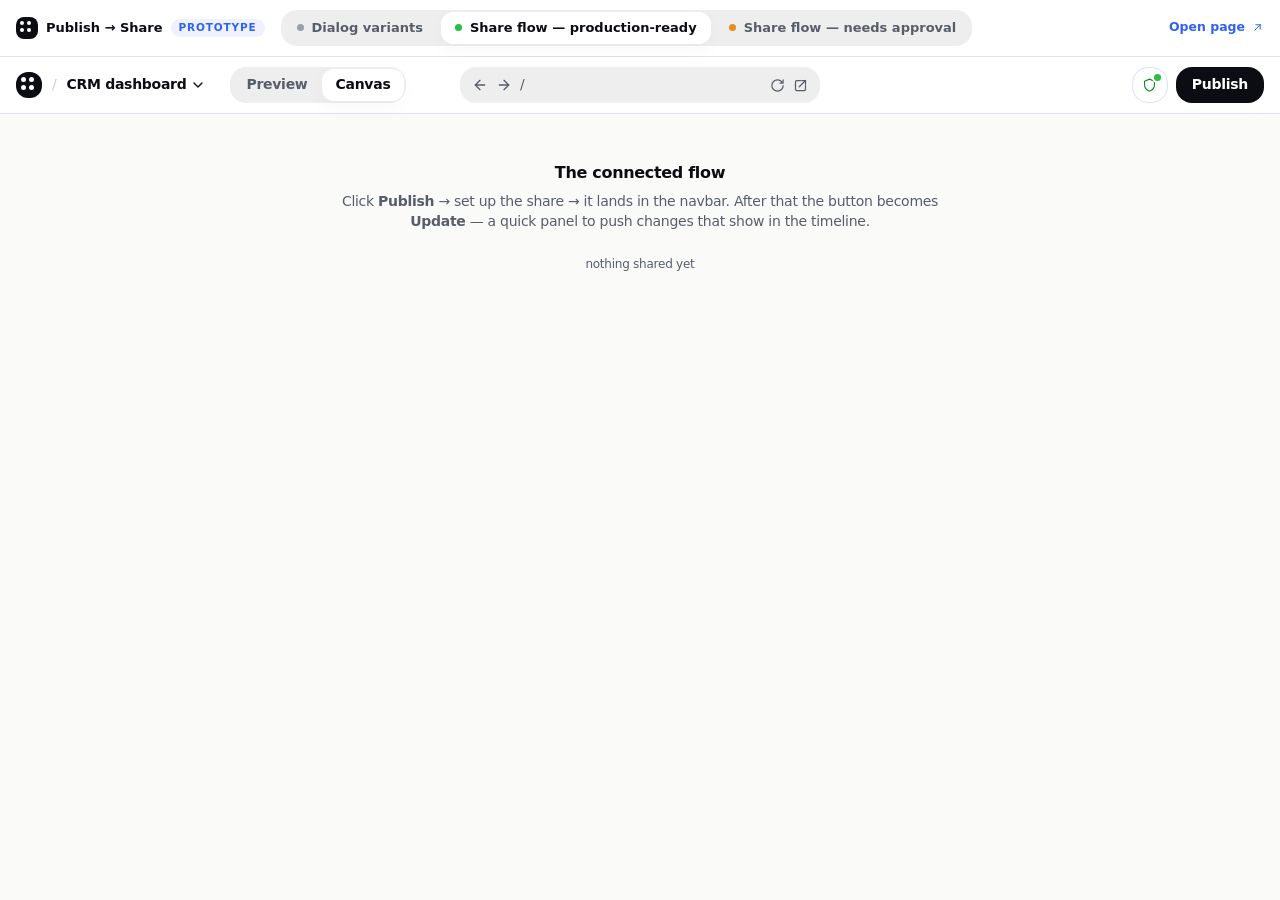
==== commit 2de90e99: "Update flow: compact QuickUpdatePanel (note → timeline log) instead of the full share drawer" ====
--- a/index.html
+++ b/index.html
@@ -3,11 +3,14 @@
   <head>
     <meta charset="UTF-8" />
     <meta name="viewport" content="width=device-width, initial-scale=1.0" />
+    <meta http-equiv="Cache-Control" content="no-cache, no-store, must-revalidate" />
+    <meta http-equiv="Pragma" content="no-cache" />
+    <meta http-equiv="Expires" content="0" />
     <title>Publish → Share — prototype</title>
-    <script type="module" crossorigin src="./assets/prototype-DSq-Mf5d.js"></script>
-    <link rel="modulepreload" crossorigin href="./assets/tokenStyle-H1DYYFhT.js">
+    <script type="module" crossorigin src="./assets/prototype-C1r5mmiA.js"></script>
+    <link rel="modulepreload" crossorigin href="./assets/tokenStyle-CAL0DEu0.js">
     <link rel="modulepreload" crossorigin href="./assets/cn-BQHNewu7.js">
-    <link rel="stylesheet" crossorigin href="./assets/tokenStyle-CD7ZjDqi.css">
+    <link rel="stylesheet" crossorigin href="./assets/tokenStyle-Do1oQlLS.css">
   </head>
   <body>
     <div id="root"></div>
--- a/assets/tokenStyle-Do1oQlLS.css
+++ b/assets/tokenStyle-Do1oQlLS.css
@@ -0,0 +1 @@
+@font-face{font-family:Satoshi;src:url(../fonts/satoshi/Satoshi%20Regular.otf) format("opentype");font-weight:400;font-style:normal;font-display:swap}@font-face{font-family:Satoshi;src:url(../fonts/satoshi/Satoshi%20Medium.otf) format("opentype");font-weight:500;font-style:normal;font-display:swap}@font-face{font-family:Satoshi;src:url(../fonts/satoshi/Satoshi%20Bold.otf) format("opentype");font-weight:700;font-style:normal;font-display:swap}*,:before,:after{--tw-border-spacing-x: 0;--tw-border-spacing-y: 0;--tw-translate-x: 0;--tw-translate-y: 0;--tw-rotate: 0;--tw-skew-x: 0;--tw-skew-y: 0;--tw-scale-x: 1;--tw-scale-y: 1;--tw-pan-x: ;--tw-pan-y: ;--tw-pinch-zoom: ;--tw-scroll-snap-strictness: proximity;--tw-gradient-from-position: ;--tw-gradient-via-position: ;--tw-gradient-to-position: ;--tw-ordinal: ;--tw-slashed-zero: ;--tw-numeric-figure: ;--tw-numeric-spacing: ;--tw-numeric-fraction: ;--tw-ring-inset: ;--tw-ring-offset-width: 0px;--tw-ring-offset-color: #fff;--tw-ring-color: rgb(71 115 245 / .5);--tw-ring-offset-shadow: 0 0 #0000;--tw-ring-shadow: 0 0 #0000;--tw-shadow: 0 0 #0000;--tw-shadow-colored: 0 0 #0000;--tw-blur: ;--tw-brightness: ;--tw-contrast: ;--tw-grayscale: ;--tw-hue-rotate: ;--tw-invert: ;--tw-saturate: ;--tw-sepia: ;--tw-drop-shadow: ;--tw-backdrop-blur: ;--tw-backdrop-brightness: ;--tw-backdrop-contrast: ;--tw-backdrop-grayscale: ;--tw-backdrop-hue-rotate: ;--tw-backdrop-invert: ;--tw-backdrop-opacity: ;--tw-backdrop-saturate: ;--tw-backdrop-sepia: ;--tw-contain-size: ;--tw-contain-layout: ;--tw-contain-paint: ;--tw-contain-style: }::backdrop{--tw-border-spacing-x: 0;--tw-border-spacing-y: 0;--tw-translate-x: 0;--tw-translate-y: 0;--tw-rotate: 0;--tw-skew-x: 0;--tw-skew-y: 0;--tw-scale-x: 1;--tw-scale-y: 1;--tw-pan-x: ;--tw-pan-y: ;--tw-pinch-zoom: ;--tw-scroll-snap-strictness: proximity;--tw-gradient-from-position: ;--tw-gradient-via-position: ;--tw-gradient-to-position: ;--tw-ordinal: ;--tw-slashed-zero: ;--tw-numeric-figure: ;--tw-numeric-spacing: ;--tw-numeric-fraction: ;--tw-ring-inset: ;--tw-ring-offset-width: 0px;--tw-ring-offset-color: #fff;--tw-ring-color: rgb(71 115 245 / .5);--tw-ring-offset-shadow: 0 0 #0000;--tw-ring-shadow: 0 0 #0000;--tw-shadow: 0 0 #0000;--tw-shadow-colored: 0 0 #0000;--tw-blur: ;--tw-brightness: ;--tw-contrast: ;--tw-grayscale: ;--tw-hue-rotate: ;--tw-invert: ;--tw-saturate: ;--tw-sepia: ;--tw-drop-shadow: ;--tw-backdrop-blur: ;--tw-backdrop-brightness: ;--tw-backdrop-contrast: ;--tw-backdrop-grayscale: ;--tw-backdrop-hue-rotate: ;--tw-backdrop-invert: ;--tw-backdrop-opacity: ;--tw-backdrop-saturate: ;--tw-backdrop-sepia: ;--tw-contain-size: ;--tw-contain-layout: ;--tw-contain-paint: ;--tw-contain-style: }*,:before,:after{box-sizing:border-box;border-width:0;border-style:solid;border-color:#e5e7eb}:before,:after{--tw-content: ""}html,:host{line-height:1.5;-webkit-text-size-adjust:100%;-moz-tab-size:4;-o-tab-size:4;tab-size:4;font-family:Inter,system-ui,-apple-system,sans-serif;font-feature-settings:normal;font-variation-settings:normal;-webkit-tap-highlight-color:transparent}body{margin:0;line-height:inherit}hr{height:0;color:inherit;border-top-width:1px}abbr:where([title]){-webkit-text-decoration:underline dotted;text-decoration:underline dotted}h1,h2,h3,h4,h5,h6{font-size:inherit;font-weight:inherit}a{color:inherit;text-decoration:inherit}b,strong{font-weight:bolder}code,kbd,samp,pre{font-family:ui-monospace,SFMono-Regular,Menlo,Monaco,Consolas,Liberation Mono,Courier New,monospace;font-feature-settings:normal;font-variation-settings:normal;font-size:1em}small{font-size:80%}sub,sup{font-size:75%;line-height:0;position:relative;vertical-align:baseline}sub{bottom:-.25em}sup{top:-.5em}table{text-indent:0;border-color:inherit;border-collapse:collapse}button,input,optgroup,select,textarea{font-family:inherit;font-feature-settings:inherit;font-variation-settings:inherit;font-size:100%;font-weight:inherit;line-height:inherit;letter-spacing:inherit;color:inherit;margin:0;padding:0}button,select{text-transform:none}button,input:where([type=button]),input:where([type=reset]),input:where([type=submit]){-webkit-appearance:button;background-color:transparent;background-image:none}:-moz-focusring{outline:auto}:-moz-ui-invalid{box-shadow:none}progress{vertical-align:baseline}::-webkit-inner-spin-button,::-webkit-outer-spin-button{height:auto}[type=search]{-webkit-appearance:textfield;outline-offset:-2px}::-webkit-search-decoration{-webkit-appearance:none}::-webkit-file-upload-button{-webkit-appearance:button;font:inherit}summary{display:list-item}blockquote,dl,dd,h1,h2,h3,h4,h5,h6,hr,figure,p,pre{margin:0}fieldset{margin:0;padding:0}legend{padding:0}ol,ul,menu{list-style:none;margin:0;padding:0}dialog{padding:0}textarea{resize:vertical}input::-moz-placeholder,textarea::-moz-placeholder{opacity:1;color:#9ca3af}input::placeholder,textarea::placeholder{opacity:1;color:#9ca3af}button,[role=button]{cursor:pointer}:disabled{cursor:default}img,svg,video,canvas,audio,iframe,embed,object{display:block;vertical-align:middle}img,video{max-width:100%;height:auto}[hidden]:where(:not([hidden=until-found])){display:none}:root{--color-button-cta: #0b0d12;--color-button-active: #0b0d12;--color-button-hover: #0b0d12;--color-button-success: #28bf45;--color-button-error: #de3f2c;--color-button-warning: #e58e20;--color-button-disable: #a3abc2;--color-bg-screen: #fafaf9;--color-bg-white: #ffffff;--color-bg-grey: #eeeeee;--color-bg-black: #0b0d12;--color-bg-contrast: #0b0d12;--color-bg-success: #f0fcf2;--color-bg-error: #fff4f2;--color-bg-warning: #fff9f0;--color-bg-blue: #f2f4f7;--color-icon-primary: #0b0d12;--color-icon-secondary: #565e6b;--color-icon-tertiary: #2f61f5;--color-icon-white: #ffffff;--color-icon-disable: #c7cddb;--color-icon-success: #0f8c27;--color-icon-error: #b22212;--color-icon-warning: #b26e18;--color-border-default: #dfe2ed;--color-border-hover: #0b0d12;--color-border-disable: #c7cddb;--color-border-white: #ffffff;--color-border-tertiary: #4773f5;--color-border-blue: #dae1f5;--color-border-green: #c4f2cd;--color-border-yellow: #ffe8cc;--color-border-red-light: #ffd1cc;--color-border-red-dark: #b22212;--color-focus-ring: #c7ddff;--color-bg-overlay: rgb(11 13 18 / .4);--color-text-primary: #0b0d12;--color-text-secondary: #565e6b;--color-text-tertiary: #2f61f5;--color-text-placeholder: #a3abc2;--color-text-disable: #c7cddb;--color-text-white: #ffffff;--color-text-black: #0b0d12;--color-text-success: #0f8c27;--color-text-error: #b22212;--color-text-warning: #b26e18}.dark{--color-button-cta: #ffffff;--color-button-active: #f5f5f7;--color-button-hover: #f5f5f7;--color-button-success: #28bf45;--color-button-error: #de3f2c;--color-button-warning: #e58e20;--color-button-disable: #565e6b;--color-bg-screen: #0b0d12;--color-bg-white: #15181f;--color-bg-grey: #1f232c;--color-bg-black: #ffffff;--color-bg-contrast: #ffffff;--color-bg-success: #0f1f12;--color-bg-error: #1f0e0c;--color-bg-warning: #1f1810;--color-bg-blue: #0e1424;--color-icon-primary: #ffffff;--color-icon-secondary: #a3abc2;--color-icon-tertiary: #4773f5;--color-icon-white: #0b0d12;--color-icon-disable: #565e6b;--color-icon-success: #28bf45;--color-icon-error: #de3f2c;--color-icon-warning: #e58e20;--color-border-default: #2a2f3b;--color-border-hover: #ffffff;--color-border-disable: #565e6b;--color-border-white: #15181f;--color-border-tertiary: #4773f5;--color-border-blue: #1d2540;--color-border-green: #1c3d24;--color-border-yellow: #3d2e15;--color-border-red-light: #3d1c17;--color-border-red-dark: #de3f2c;--color-focus-ring: #2a3a66;--color-bg-overlay: rgb(0 0 0 / .6);--color-text-primary: #ffffff;--color-text-secondary: #a3abc2;--color-text-tertiary: #4773f5;--color-text-placeholder: #565e6b;--color-text-disable: #565e6b;--color-text-white: #0b0d12;--color-text-black: #ffffff;--color-text-success: #28bf45;--color-text-error: #de3f2c;--color-text-warning: #e58e20}@media (prefers-color-scheme: dark){:root:not(.light){--color-button-cta: #ffffff;--color-button-active: #f5f5f7;--color-button-hover: #f5f5f7;--color-button-success: #28bf45;--color-button-error: #de3f2c;--color-button-warning: #e58e20;--color-button-disable: #565e6b;--color-bg-screen: #0b0d12;--color-bg-white: #15181f;--color-bg-grey: #1f232c;--color-bg-black: #ffffff;--color-bg-contrast: #ffffff;--color-bg-success: #0f1f12;--color-bg-error: #1f0e0c;--color-bg-warning: #1f1810;--color-bg-blue: #0e1424;--color-icon-primary: #ffffff;--color-icon-secondary: #a3abc2;--color-icon-tertiary: #4773f5;--color-icon-white: #0b0d12;--color-icon-disable: #565e6b;--color-icon-success: #28bf45;--color-icon-error: #de3f2c;--color-icon-warning: #e58e20;--color-border-default: #2a2f3b;--color-border-hover: #ffffff;--color-border-disable: #565e6b;--color-border-white: #15181f;--color-border-tertiary: #4773f5;--color-border-blue: #1d2540;--color-border-green: #1c3d24;--color-border-yellow: #3d2e15;--color-border-red-light: #3d1c17;--color-border-red-dark: #de3f2c;--color-focus-ring: #2a3a66;--color-bg-overlay: rgb(0 0 0 / .6);--color-text-primary: #ffffff;--color-text-secondary: #a3abc2;--color-text-tertiary: #4773f5;--color-text-placeholder: #565e6b;--color-text-disable: #565e6b;--color-text-white: #0b0d12;--color-text-black: #ffffff;--color-text-success: #28bf45;--color-text-error: #de3f2c;--color-text-warning: #e58e20}}:root{--spring-primary: #FFB6C1;--spring-secondary: #90EE90;--spring-accent: #87CEEB;--left-panel-width: 25%}.\!container{width:100%!important}.container{width:100%}@media (min-width: 640px){.\!container{max-width:640px!important}.container{max-width:640px}}@media (min-width: 768px){.\!container{max-width:768px!important}.container{max-width:768px}}@media (min-width: 1024px){.\!container{max-width:1024px!important}.container{max-width:1024px}}@media (min-width: 1280px){.\!container{max-width:1280px!important}.container{max-width:1280px}}@media (min-width: 1536px){.\!container{max-width:1536px!important}.container{max-width:1536px}}.custom-scrollbar{scrollbar-width:thin;scrollbar-color:rgba(0,0,0,.2) transparent}.custom-scrollbar::-webkit-scrollbar{width:12px;height:12px}.custom-scrollbar::-webkit-scrollbar-track{background:transparent;border-radius:10px;margin:8px 4px}.custom-scrollbar::-webkit-scrollbar-thumb{background:linear-gradient(180deg,#ffb6c180,#87ceeb66);border-radius:8px;border:1px solid rgba(255,255,255,.3);box-shadow:inset 0 0 3px #fff3;background-clip:padding-box;margin-right:2px}.custom-scrollbar::-webkit-scrollbar-thumb:hover{background:linear-gradient(180deg,#ffb6c1b3,#87ceeb99);box-shadow:inset 0 0 5px #ffffff4d}.custom-scrollbar::-webkit-scrollbar-thumb:active{background:linear-gradient(180deg,#ffb6c1cc,#87ceebb3)}.spring-header-container{display:flex;align-items:center;height:48px;padding:8px 20px;background:#fafaf9;border-bottom:1px solid var(--color-border-default);font-family:Inter,-apple-system,BlinkMacSystemFont,Segoe UI,sans-serif;position:fixed;top:0;left:var(--spring-menu-push, 0px);width:calc(100% - var(--spring-menu-push, 0px));transition:left .24s cubic-bezier(.16,1,.3,1),width .24s cubic-bezier(.16,1,.3,1);z-index:999999;pointer-events:auto}.spring-left-panel-container{display:flex;flex-direction:column;background:#fafaf9;position:fixed;top:48px;left:var(--spring-menu-push, 0px);width:var(--left-panel-width);min-width:350px;height:calc(100% - 48px);transition:left .24s cubic-bezier(.16,1,.3,1);z-index:999999;pointer-events:auto}@media (min-width: 2000px){:root{--left-panel-width-max: 400px}}@media (max-width: 1400px){:root{--left-panel-width-min: 280px}}@keyframes fadeUp{0%{opacity:0;transform:translateY(-4px)}to{opacity:1;transform:translateY(0)}}@keyframes shiny{0%{background-position:200% 0}to{background-position:-200% 0}}@keyframes sync-spin{to{transform:rotate(360deg)}}@keyframes shimmer{0%{background-position:150% center}to{background-position:-50% center}}.shimmer-text{background:linear-gradient(120deg,#565e6b,#565e6b 40%,#c7cddb,#565e6b 60%,#565e6b);background-size:200% 100%;background-clip:text;-webkit-background-clip:text;-webkit-text-fill-color:transparent;animation:shimmer 1.6s linear infinite}.sr-only{position:absolute;width:1px;height:1px;padding:0;margin:-1px;overflow:hidden;clip:rect(0,0,0,0);white-space:nowrap;border-width:0}.pointer-events-none{pointer-events:none}.pointer-events-auto{pointer-events:auto}.visible{visibility:visible}.invisible{visibility:hidden}.collapse{visibility:collapse}.static{position:static}.fixed{position:fixed}.absolute{position:absolute}.relative{position:relative}.sticky{position:sticky}.inset-0{top:0;right:0;bottom:0;left:0}.inset-x-0{left:0;right:0}.inset-y-0{top:0;bottom:0}.-bottom-16{bottom:-64px}.-left-12{left:-48px}.-right-1{right:-4px}.-right-12{right:-48px}.-right-16{right:-64px}.-top-1{top:-4px}.-top-24{top:-6rem}.-top-7{top:-28px}.bottom-0{bottom:0}.bottom-1{bottom:4px}.bottom-1\.5{bottom:.375rem}.bottom-full{bottom:100%}.left-0{left:0}.left-0\.5{left:2px}.left-1\/2{left:50%}.left-6{left:24px}.left-\[11px\]{left:11px}.right-0{right:0}.right-1\.5{right:.375rem}.right-2{right:8px}.right-3{right:12px}.right-4{right:16px}.right-\[-7px\]{right:-7px}.top-0{top:0}.top-0\.5{top:2px}.top-1\.5{top:.375rem}.top-1\/2{top:50%}.top-2{top:8px}.top-3{top:12px}.top-4{top:16px}.top-5{top:20px}.top-6{top:24px}.top-\[-7px\]{top:-7px}.top-\[58px\]{top:58px}.top-\[calc\(100\%\+4px\)\]{top:calc(100% + 4px)}.top-\[calc\(100\%\+6px\)\]{top:calc(100% + 6px)}.top-full{top:100%}.z-0{z-index:0}.z-10{z-index:10}.z-20{z-index:20}.z-50{z-index:50}.z-\[100000000\]{z-index:100000000}.z-\[1000000\]{z-index:1000000}.z-\[100\]{z-index:100}.z-\[2000000\]{z-index:2000000}.z-\[2000001\]{z-index:2000001}.z-\[60\]{z-index:60}.z-\[70\]{z-index:70}.z-\[999998\]{z-index:999998}.z-\[99999995\]{z-index:99999995}.z-\[99999999\]{z-index:99999999}.z-\[9999999\]{z-index:9999999}.z-\[999999\]{z-index:999999}.z-\[N\]{z-index:N}.z-popover{z-index:50}.col-span-1{grid-column:span 1 / span 1}.col-span-2{grid-column:span 2 / span 2}.m-0{margin:0}.-mx-1{margin-left:-4px;margin-right:-4px}.mx-0\.5{margin-left:2px;margin-right:2px}.mx-3{margin-left:12px;margin-right:12px}.mx-6{margin-left:24px;margin-right:24px}.mx-auto{margin-left:auto;margin-right:auto}.my-1{margin-top:4px;margin-bottom:4px}.my-3{margin-top:12px;margin-bottom:12px}.my-4{margin-top:16px;margin-bottom:16px}.\!mt-3{margin-top:12px!important}.-mr-0\.5{margin-right:-2px}.-mt-1{margin-top:-4px}.mb-0\.5{margin-bottom:2px}.mb-1{margin-bottom:4px}.mb-1\.5{margin-bottom:.375rem}.mb-2{margin-bottom:8px}.mb-3{margin-bottom:12px}.mb-4{margin-bottom:16px}.mb-5{margin-bottom:20px}.mb-\[6px\]{margin-bottom:6px}.mb-\[8px\]{margin-bottom:8px}.ml-1{margin-left:4px}.ml-2{margin-left:8px}.ml-6{margin-left:24px}.ml-auto{margin-left:auto}.mr-auto{margin-right:auto}.mt-0{margin-top:0}.mt-0\.5{margin-top:2px}.mt-1{margin-top:4px}.mt-1\.5{margin-top:.375rem}.mt-12{margin-top:48px}.mt-2{margin-top:8px}.mt-2\.5{margin-top:.625rem}.mt-3{margin-top:12px}.mt-3\.5{margin-top:.875rem}.mt-4{margin-top:16px}.mt-5{margin-top:20px}.mt-6{margin-top:24px}.mt-7{margin-top:28px}.mt-8{margin-top:32px}.mt-\[16px\]{margin-top:16px}.mt-\[1px\]{margin-top:1px}.mt-\[24px\]{margin-top:24px}.mt-\[2px\]{margin-top:2px}.mt-\[5px\]{margin-top:5px}.mt-\[6px\]{margin-top:6px}.mt-\[7px\]{margin-top:7px}.mt-auto{margin-top:auto}.line-clamp-2{overflow:hidden;display:-webkit-box;-webkit-box-orient:vertical;-webkit-line-clamp:2}.block{display:block}.inline-block{display:inline-block}.inline{display:inline}.flex{display:flex}.inline-flex{display:inline-flex}.table{display:table}.grid{display:grid}.contents{display:contents}.hidden{display:none}.size-1\.5{width:.375rem;height:.375rem}.size-10{width:40px;height:40px}.size-14{width:56px;height:56px}.size-2{width:8px;height:8px}.size-20{width:80px;height:80px}.size-3{width:12px;height:12px}.size-4{width:16px;height:16px}.size-44{width:11rem;height:11rem}.size-5{width:20px;height:20px}.size-6{width:24px;height:24px}.size-64{width:16rem;height:16rem}.size-8{width:32px;height:32px}.size-\[10px\]{width:10px;height:10px}.size-\[15px\]{width:15px;height:15px}.size-\[16px\]{width:16px;height:16px}.size-\[18px\]{width:18px;height:18px}.size-\[38px\]{width:38px;height:38px}.size-\[46px\]{width:46px;height:46px}.size-\[52px\]{width:52px;height:52px}.size-\[72px\]{width:72px;height:72px}.size-full{width:100%;height:100%}.h-0\.5{height:2px}.h-1\.5{height:.375rem}.h-10{height:40px}.h-11{height:44px}.h-12{height:48px}.h-14{height:56px}.h-16{height:64px}.h-2{height:8px}.h-2\.5{height:.625rem}.h-3{height:12px}.h-32{height:8rem}.h-4{height:16px}.h-5{height:20px}.h-6{height:24px}.h-7{height:28px}.h-8{height:32px}.h-9{height:36px}.h-\[10px\]{height:10px}.h-\[11px\]{height:11px}.h-\[120px\]{height:120px}.h-\[13px\]{height:13px}.h-\[14px\]{height:14px}.h-\[15px\]{height:15px}.h-\[162px\]{height:162px}.h-\[170px\]{height:170px}.h-\[175px\]{height:175px}.h-\[17px\]{height:17px}.h-\[18px\]{height:18px}.h-\[22px\]{height:22px}.h-\[253px\]{height:253px}.h-\[26px\]{height:26px}.h-\[3px\]{height:3px}.h-\[55\%\]{height:55%}.h-\[560px\]{height:560px}.h-\[5px\]{height:5px}.h-\[6px\]{height:6px}.h-\[700px\]{height:700px}.h-\[7px\]{height:7px}.h-\[84px\]{height:84px}.h-\[8px\]{height:8px}.h-auto{height:auto}.h-full{height:100%}.h-max{height:-moz-max-content;height:max-content}.h-px{height:1px}.h-screen{height:100vh}.max-h-64{max-height:16rem}.max-h-72{max-height:18rem}.max-h-\[180px\]{max-height:180px}.max-h-\[244px\]{max-height:244px}.max-h-\[280px\]{max-height:280px}.max-h-\[50vh\]{max-height:50vh}.max-h-\[80vh\]{max-height:80vh}.max-h-\[84vh\]{max-height:84vh}.max-h-\[85vh\]{max-height:85vh}.max-h-\[var\(--available-height\)\]{max-height:var(--available-height)}.max-h-full{max-height:100%}.min-h-0{min-height:0px}.min-h-40{min-height:10rem}.min-h-5{min-height:20px}.min-h-\[640px\]{min-height:640px}.min-h-full{min-height:100%}.min-h-screen{min-height:100vh}.w-1{width:4px}.w-1\/3{width:33.333333%}.w-10{width:40px}.w-12{width:48px}.w-14{width:56px}.w-16{width:64px}.w-2{width:8px}.w-2\.5{width:.625rem}.w-2\/3{width:66.666667%}.w-20{width:80px}.w-24{width:6rem}.w-3{width:12px}.w-4{width:16px}.w-44{width:11rem}.w-48{width:12rem}.w-5{width:20px}.w-6{width:24px}.w-7{width:28px}.w-72{width:18rem}.w-8{width:32px}.w-80{width:20rem}.w-9{width:36px}.w-\[10px\]{width:10px}.w-\[11px\]{width:11px}.w-\[130px\]{width:130px}.w-\[13px\]{width:13px}.w-\[15px\]{width:15px}.w-\[160px\]{width:160px}.w-\[18px\]{width:18px}.w-\[190px\]{width:190px}.w-\[22px\]{width:22px}.w-\[260px\]{width:260px}.w-\[26px\]{width:26px}.w-\[270px\]{width:270px}.w-\[280px\]{width:280px}.w-\[288px\]{width:288px}.w-\[295px\]{width:295px}.w-\[2px\]{width:2px}.w-\[304px\]{width:304px}.w-\[320px\]{width:320px}.w-\[332px\]{width:332px}.w-\[360px\]{width:360px}.w-\[378px\]{width:378px}.w-\[380px\]{width:380px}.w-\[390px\]{width:390px}.w-\[3px\]{width:3px}.w-\[400px\]{width:400px}.w-\[40px\]{width:40px}.w-\[420px\]{width:420px}.w-\[42px\]{width:42px}.w-\[440px\]{width:440px}.w-\[460px\]{width:460px}.w-\[474px\]{width:474px}.w-\[480px\]{width:480px}.w-\[520px\]{width:520px}.w-\[540px\]{width:540px}.w-\[560px\]{width:560px}.w-\[5px\]{width:5px}.w-\[60px\]{width:60px}.w-\[640px\]{width:640px}.w-\[680px\]{width:680px}.w-\[6px\]{width:6px}.w-\[7px\]{width:7px}.w-\[8px\]{width:8px}.w-\[var\(--anchor-width\)\]{width:var(--anchor-width)}.w-fit{width:-moz-fit-content;width:fit-content}.w-full{width:100%}.w-max{width:-moz-max-content;width:max-content}.w-px{width:1px}.min-w-0{min-width:0px}.min-w-\[118px\]{min-width:118px}.min-w-\[124px\]{min-width:124px}.min-w-\[160px\]{min-width:160px}.min-w-\[240px\]{min-width:240px}.min-w-\[24px\]{min-width:24px}.min-w-\[260px\]{min-width:260px}.min-w-\[44px\]{min-width:44px}.min-w-\[52px\]{min-width:52px}.min-w-full{min-width:100%}.max-w-16{max-width:64px}.max-w-28{max-width:7rem}.max-w-48{max-width:12rem}.max-w-\[1080px\]{max-width:1080px}.max-w-\[1120px\]{max-width:1120px}.max-w-\[1180px\]{max-width:1180px}.max-w-\[180px\]{max-width:180px}.max-w-\[220px\]{max-width:220px}.max-w-\[2300px\]{max-width:2300px}.max-w-\[240px\]{max-width:240px}.max-w-\[260px\]{max-width:260px}.max-w-\[300px\]{max-width:300px}.max-w-\[303px\]{max-width:303px}.max-w-\[34ch\]{max-width:34ch}.max-w-\[36ch\]{max-width:36ch}.max-w-\[420px\]{max-width:420px}.max-w-\[480px\]{max-width:480px}.max-w-\[487px\]{max-width:487px}.max-w-\[560px\]{max-width:560px}.max-w-\[582px\]{max-width:582px}.max-w-\[60ch\]{max-width:60ch}.max-w-\[640px\]{max-width:640px}.max-w-\[680px\]{max-width:680px}.max-w-\[760px\]{max-width:760px}.max-w-\[880px\]{max-width:880px}.max-w-\[90vw\]{max-width:90vw}.max-w-\[92vw\]{max-width:92vw}.max-w-\[95\%\]{max-width:95%}.max-w-full{max-width:100%}.max-w-xs{max-width:20rem}.flex-1{flex:1 1 0%}.flex-shrink-0{flex-shrink:0}.shrink{flex-shrink:1}.shrink-0{flex-shrink:0}.grow{flex-grow:1}.border-collapse{border-collapse:collapse}.origin-\[var\(--transform-origin\)\]{transform-origin:var(--transform-origin)}.origin-top-right{transform-origin:top right}.-translate-x-1\/2{--tw-translate-x: -50%;transform:translate(var(--tw-translate-x),var(--tw-translate-y)) rotate(var(--tw-rotate)) skew(var(--tw-skew-x)) skewY(var(--tw-skew-y)) scaleX(var(--tw-scale-x)) scaleY(var(--tw-scale-y))}.-translate-y-1{--tw-translate-y: -4px;transform:translate(var(--tw-translate-x),var(--tw-translate-y)) rotate(var(--tw-rotate)) skew(var(--tw-skew-x)) skewY(var(--tw-skew-y)) scaleX(var(--tw-scale-x)) scaleY(var(--tw-scale-y))}.-translate-y-1\/2{--tw-translate-y: -50%;transform:translate(var(--tw-translate-x),var(--tw-translate-y)) rotate(var(--tw-rotate)) skew(var(--tw-skew-x)) skewY(var(--tw-skew-y)) scaleX(var(--tw-scale-x)) scaleY(var(--tw-scale-y))}.translate-x-0{--tw-translate-x: 0px;transform:translate(var(--tw-translate-x),var(--tw-translate-y)) rotate(var(--tw-rotate)) skew(var(--tw-skew-x)) skewY(var(--tw-skew-y)) scaleX(var(--tw-scale-x)) scaleY(var(--tw-scale-y))}.translate-x-\[20px\]{--tw-translate-x: 20px;transform:translate(var(--tw-translate-x),var(--tw-translate-y)) rotate(var(--tw-rotate)) skew(var(--tw-skew-x)) skewY(var(--tw-skew-y)) scaleX(var(--tw-scale-x)) scaleY(var(--tw-scale-y))}.translate-x-\[2px\]{--tw-translate-x: 2px;transform:translate(var(--tw-translate-x),var(--tw-translate-y)) rotate(var(--tw-rotate)) skew(var(--tw-skew-x)) skewY(var(--tw-skew-y)) scaleX(var(--tw-scale-x)) scaleY(var(--tw-scale-y))}.translate-x-full{--tw-translate-x: 100%;transform:translate(var(--tw-translate-x),var(--tw-translate-y)) rotate(var(--tw-rotate)) skew(var(--tw-skew-x)) skewY(var(--tw-skew-y)) scaleX(var(--tw-scale-x)) scaleY(var(--tw-scale-y))}.translate-y-0{--tw-translate-y: 0px;transform:translate(var(--tw-translate-x),var(--tw-translate-y)) rotate(var(--tw-rotate)) skew(var(--tw-skew-x)) skewY(var(--tw-skew-y)) scaleX(var(--tw-scale-x)) scaleY(var(--tw-scale-y))}.translate-y-2{--tw-translate-y: 8px;transform:translate(var(--tw-translate-x),var(--tw-translate-y)) rotate(var(--tw-rotate)) skew(var(--tw-skew-x)) skewY(var(--tw-skew-y)) scaleX(var(--tw-scale-x)) scaleY(var(--tw-scale-y))}.-rotate-12{--tw-rotate: -12deg;transform:translate(var(--tw-translate-x),var(--tw-translate-y)) rotate(var(--tw-rotate)) skew(var(--tw-skew-x)) skewY(var(--tw-skew-y)) scaleX(var(--tw-scale-x)) scaleY(var(--tw-scale-y))}.rotate-12{--tw-rotate: 12deg;transform:translate(var(--tw-translate-x),var(--tw-translate-y)) rotate(var(--tw-rotate)) skew(var(--tw-skew-x)) skewY(var(--tw-skew-y)) scaleX(var(--tw-scale-x)) scaleY(var(--tw-scale-y))}.scale-100{--tw-scale-x: 1;--tw-scale-y: 1;transform:translate(var(--tw-translate-x),var(--tw-translate-y)) rotate(var(--tw-rotate)) skew(var(--tw-skew-x)) skewY(var(--tw-skew-y)) scaleX(var(--tw-scale-x)) scaleY(var(--tw-scale-y))}.scale-95{--tw-scale-x: .95;--tw-scale-y: .95;transform:translate(var(--tw-translate-x),var(--tw-translate-y)) rotate(var(--tw-rotate)) skew(var(--tw-skew-x)) skewY(var(--tw-skew-y)) scaleX(var(--tw-scale-x)) scaleY(var(--tw-scale-y))}.transform{transform:translate(var(--tw-translate-x),var(--tw-translate-y)) rotate(var(--tw-rotate)) skew(var(--tw-skew-x)) skewY(var(--tw-skew-y)) scaleX(var(--tw-scale-x)) scaleY(var(--tw-scale-y))}@keyframes scale-in{0%{transform:scale(0);opacity:0}to{transform:scale(1);opacity:1}}.animate-\[scale-in_80ms_ease-out\]{animation:scale-in 80ms ease-out}@keyframes fadeIn{0%{opacity:0}to{opacity:1}}.animate-fade-in{animation:fadeIn .3s ease-in-out}@keyframes pulse{50%{opacity:.5}}.animate-pulse{animation:pulse 2s cubic-bezier(.4,0,.6,1) infinite}@keyframes spin{to{transform:rotate(360deg)}}.animate-spin{animation:spin 1s linear infinite}.cursor-col-resize{cursor:col-resize}.cursor-copy{cursor:copy}.cursor-default{cursor:default}.cursor-grab{cursor:grab}.cursor-not-allowed{cursor:not-allowed}.cursor-ns-resize{cursor:ns-resize}.cursor-pointer{cursor:pointer}.cursor-text{cursor:text}.select-none{-webkit-user-select:none;-moz-user-select:none;user-select:none}.select-all{-webkit-user-select:all;-moz-user-select:all;user-select:all}.resize-none{resize:none}.resize-y{resize:vertical}.resize{resize:both}.scroll-mt-4{scroll-margin-top:16px}.list-inside{list-style-position:inside}.list-decimal{list-style-type:decimal}.list-disc{list-style-type:disc}.grid-cols-1{grid-template-columns:repeat(1,minmax(0,1fr))}.grid-cols-2{grid-template-columns:repeat(2,minmax(0,1fr))}.grid-cols-3{grid-template-columns:repeat(3,minmax(0,1fr))}.grid-cols-4{grid-template-columns:repeat(4,minmax(0,1fr))}.grid-cols-\[repeat\(3\,minmax\(0\,1fr\)\)\]{grid-template-columns:repeat(3,minmax(0,1fr))}.flex-row{flex-direction:row}.flex-col{flex-direction:column}.flex-wrap{flex-wrap:wrap}.content-center{align-content:center}.content-start{align-content:flex-start}.items-start{align-items:flex-start}.items-end{align-items:flex-end}.items-center{align-items:center}.items-baseline{align-items:baseline}.items-stretch{align-items:stretch}.justify-start{justify-content:flex-start}.justify-end{justify-content:flex-end}.justify-center{justify-content:center}.justify-between{justify-content:space-between}.gap-0{gap:0px}.gap-0\.5{gap:2px}.gap-1{gap:4px}.gap-1\.5{gap:.375rem}.gap-10{gap:40px}.gap-12{gap:48px}.gap-14{gap:56px}.gap-2{gap:8px}.gap-2\.5{gap:.625rem}.gap-3{gap:12px}.gap-3\.5{gap:.875rem}.gap-4{gap:16px}.gap-5{gap:20px}.gap-6{gap:24px}.gap-7{gap:28px}.gap-8{gap:32px}.gap-\[16px\]{gap:16px}.gap-\[24px\]{gap:24px}.gap-\[48px\]{gap:48px}.gap-\[4px\]{gap:4px}.gap-\[80px\]{gap:80px}.gap-\[8px\]{gap:8px}.gap-x-2{-moz-column-gap:8px;column-gap:8px}.gap-x-4{-moz-column-gap:16px;column-gap:16px}.gap-x-6{-moz-column-gap:24px;column-gap:24px}.gap-y-1{row-gap:4px}.gap-y-1\.5{row-gap:.375rem}.gap-y-2{row-gap:8px}.gap-y-3{row-gap:12px}.-space-x-1\.5>:not([hidden])~:not([hidden]){--tw-space-x-reverse: 0;margin-right:calc(-.375rem * var(--tw-space-x-reverse));margin-left:calc(-.375rem * calc(1 - var(--tw-space-x-reverse)))}.space-y-1>:not([hidden])~:not([hidden]){--tw-space-y-reverse: 0;margin-top:calc(4px * calc(1 - var(--tw-space-y-reverse)));margin-bottom:calc(4px * var(--tw-space-y-reverse))}.space-y-1\.5>:not([hidden])~:not([hidden]){--tw-space-y-reverse: 0;margin-top:calc(.375rem * calc(1 - var(--tw-space-y-reverse)));margin-bottom:calc(.375rem * var(--tw-space-y-reverse))}.space-y-2>:not([hidden])~:not([hidden]){--tw-space-y-reverse: 0;margin-top:calc(8px * calc(1 - var(--tw-space-y-reverse)));margin-bottom:calc(8px * var(--tw-space-y-reverse))}.space-y-4>:not([hidden])~:not([hidden]){--tw-space-y-reverse: 0;margin-top:calc(16px * calc(1 - var(--tw-space-y-reverse)));margin-bottom:calc(16px * var(--tw-space-y-reverse))}.divide-y>:not([hidden])~:not([hidden]){--tw-divide-y-reverse: 0;border-top-width:calc(1px * calc(1 - var(--tw-divide-y-reverse)));border-bottom-width:calc(1px * var(--tw-divide-y-reverse))}.divide-gray-200>:not([hidden])~:not([hidden]){--tw-divide-opacity: 1;border-color:rgb(229 231 235 / var(--tw-divide-opacity, 1))}.self-start{align-self:flex-start}.self-end{align-self:flex-end}.overflow-auto{overflow:auto}.overflow-hidden{overflow:hidden}.overflow-clip{overflow:clip}.overflow-x-auto{overflow-x:auto}.overflow-y-auto{overflow-y:auto}.overscroll-contain{overscroll-behavior:contain}.truncate{overflow:hidden;text-overflow:ellipsis;white-space:nowrap}.whitespace-normal{white-space:normal}.whitespace-nowrap{white-space:nowrap}.whitespace-pre{white-space:pre}.whitespace-pre-wrap{white-space:pre-wrap}.break-words{overflow-wrap:break-word}.break-all{word-break:break-all}.\!rounded{border-radius:.25rem!important}.rounded{border-radius:.25rem}.rounded-2xl{border-radius:20px}.rounded-3xl{border-radius:24px}.rounded-\[10px\]{border-radius:10px}.rounded-\[12px\]{border-radius:12px}.rounded-\[16px\]{border-radius:16px}.rounded-\[20px\]{border-radius:20px}.rounded-\[28px\]{border-radius:28px}.rounded-\[3px\]{border-radius:3px}.rounded-\[4px\]{border-radius:4px}.rounded-\[5px\]{border-radius:5px}.rounded-\[7px\]{border-radius:7px}.rounded-full{border-radius:9999px}.rounded-lg{border-radius:12px}.rounded-md{border-radius:8px}.rounded-none{border-radius:0}.rounded-sm{border-radius:4px}.rounded-xl{border-radius:16px}.rounded-l-2xl{border-top-left-radius:20px;border-bottom-left-radius:20px}.rounded-l-lg{border-top-left-radius:12px;border-bottom-left-radius:12px}.rounded-l-none{border-top-left-radius:0;border-bottom-left-radius:0}.rounded-r-lg{border-top-right-radius:12px;border-bottom-right-radius:12px}.rounded-r-none{border-top-right-radius:0;border-bottom-right-radius:0}.rounded-t-md{border-top-left-radius:8px;border-top-right-radius:8px}.border{border-width:1px}.border-0{border-width:0px}.border-1\.5{border-width:1.5px}.border-2{border-width:2px}.border-\[0\.5px\]{border-width:.5px}.border-\[1\.5px\]{border-width:1.5px}.border-b{border-bottom-width:1px}.border-l{border-left-width:1px}.border-l-2{border-left-width:2px}.border-l-4{border-left-width:4px}.border-l-\[3px\]{border-left-width:3px}.border-r{border-right-width:1px}.border-t{border-top-width:1px}.border-dashed{border-style:dashed}.border-dotted{border-style:dotted}.border-none{border-style:none}.border-\[\#6243FF\]{--tw-border-opacity: 1;border-color:rgb(98 67 255 / var(--tw-border-opacity, 1))}.border-\[rgba\(0\,0\,0\,0\.1\)\]{border-color:#0000001a}.border-amber-200{--tw-border-opacity: 1;border-color:rgb(253 230 138 / var(--tw-border-opacity, 1))}.border-amber-300{--tw-border-opacity: 1;border-color:rgb(252 211 77 / var(--tw-border-opacity, 1))}.border-bg-black{border-color:var(--color-bg-black)}.border-bg-white{border-color:var(--color-bg-white)}.border-black\/10{border-color:#0000001a}.border-blue-200{--tw-border-opacity: 1;border-color:rgb(218 225 245 / var(--tw-border-opacity, 1))}.border-blue-300{--tw-border-opacity: 1;border-color:rgb(169 188 245 / var(--tw-border-opacity, 1))}.border-blue-500{--tw-border-opacity: 1;border-color:rgb(71 115 245 / var(--tw-border-opacity, 1))}.border-blue-600\/70{border-color:#2f61f5b3}.border-border{border-color:var(--color-border-default)}.border-border-blue{border-color:var(--color-border-blue)}.border-border-green{border-color:var(--color-border-green)}.border-border-hover{border-color:var(--color-border-hover)}.border-border-red-dark{border-color:var(--color-border-red-dark)}.border-border-red-light{border-color:var(--color-border-red-light)}.border-border-yellow{border-color:var(--color-border-yellow)}.border-emerald-200{--tw-border-opacity: 1;border-color:rgb(167 243 208 / var(--tw-border-opacity, 1))}.border-gray-100{--tw-border-opacity: 1;border-color:rgb(243 244 246 / var(--tw-border-opacity, 1))}.border-gray-200{--tw-border-opacity: 1;border-color:rgb(229 231 235 / var(--tw-border-opacity, 1))}.border-indigo-500\/80{border-color:#6366f1cc}.border-purple-200{--tw-border-opacity: 1;border-color:rgb(233 213 255 / var(--tw-border-opacity, 1))}.border-red-100{--tw-border-opacity: 1;border-color:rgb(255 232 229 / var(--tw-border-opacity, 1))}.border-red-200{--tw-border-opacity: 1;border-color:rgb(255 209 204 / var(--tw-border-opacity, 1))}.border-slate-200{--tw-border-opacity: 1;border-color:rgb(226 232 240 / var(--tw-border-opacity, 1))}.border-slate-300{--tw-border-opacity: 1;border-color:rgb(203 213 225 / var(--tw-border-opacity, 1))}.border-spring-pink{--tw-border-opacity: 1;border-color:rgb(255 182 193 / var(--tw-border-opacity, 1))}.border-transparent{border-color:transparent}.border-white\/20{border-color:#fff3}.border-l-gray-400{--tw-border-opacity: 1;border-left-color:rgb(156 163 175 / var(--tw-border-opacity, 1))}.border-l-red-400{--tw-border-opacity: 1;border-left-color:rgb(255 118 102 / var(--tw-border-opacity, 1))}.bg-\[\#16151f\]{--tw-bg-opacity: 1;background-color:rgb(22 21 31 / var(--tw-bg-opacity, 1))}.bg-\[\#F2F2F2\]{--tw-bg-opacity: 1;background-color:rgb(242 242 242 / var(--tw-bg-opacity, 1))}.bg-\[\#ececec\]{--tw-bg-opacity: 1;background-color:rgb(236 236 236 / var(--tw-bg-opacity, 1))}.bg-\[\#fafaf9\]{--tw-bg-opacity: 1;background-color:rgb(250 250 249 / var(--tw-bg-opacity, 1))}.bg-\[rgba\(14\,16\,20\,0\.96\)\]{background-color:#0e1014f5}.bg-\[var\(--color-border-disable\)\]{background-color:var(--color-border-disable)}.bg-amber-50{--tw-bg-opacity: 1;background-color:rgb(255 251 235 / var(--tw-bg-opacity, 1))}.bg-amber-50\/60{background-color:#fffbeb99}.bg-amber-600{--tw-bg-opacity: 1;background-color:rgb(217 119 6 / var(--tw-bg-opacity, 1))}.bg-bg-black{background-color:var(--color-bg-black)}.bg-bg-blue{background-color:var(--color-bg-blue)}.bg-bg-contrast{background-color:var(--color-bg-contrast)}.bg-bg-error{background-color:var(--color-bg-error)}.bg-bg-grey{background-color:var(--color-bg-grey)}.bg-bg-overlay{background-color:var(--color-bg-overlay)}.bg-bg-screen{background-color:var(--color-bg-screen)}.bg-bg-success{background-color:var(--color-bg-success)}.bg-bg-warning{background-color:var(--color-bg-warning)}.bg-bg-white{background-color:var(--color-bg-white)}.bg-black\/30{background-color:#0000004d}.bg-black\/40{background-color:#0006}.bg-black\/5{background-color:#0000000d}.bg-black\/60{background-color:#0009}.bg-blue-50{--tw-bg-opacity: 1;background-color:rgb(242 244 247 / var(--tw-bg-opacity, 1))}.bg-blue-50\/50{background-color:#f2f4f780}.bg-blue-500{--tw-bg-opacity: 1;background-color:rgb(71 115 245 / var(--tw-bg-opacity, 1))}.bg-blue-600\/5{background-color:#2f61f50d}.bg-border{background-color:var(--color-border-default)}.bg-button-cta{background-color:var(--color-button-cta)}.bg-button-success{background-color:var(--color-button-success)}.bg-button-warning{background-color:var(--color-button-warning)}.bg-emerald-50{--tw-bg-opacity: 1;background-color:rgb(236 253 245 / var(--tw-bg-opacity, 1))}.bg-gray-100{--tw-bg-opacity: 1;background-color:rgb(243 244 246 / var(--tw-bg-opacity, 1))}.bg-gray-50{--tw-bg-opacity: 1;background-color:rgb(249 250 251 / var(--tw-bg-opacity, 1))}.bg-gray-700{--tw-bg-opacity: 1;background-color:rgb(55 65 81 / var(--tw-bg-opacity, 1))}.bg-gray-900{--tw-bg-opacity: 1;background-color:rgb(17 24 39 / var(--tw-bg-opacity, 1))}.bg-green-50\/60{background-color:#f0fcf299}.bg-icon-error{background-color:var(--color-icon-error)}.bg-icon-primary{background-color:var(--color-icon-primary)}.bg-icon-secondary{background-color:var(--color-icon-secondary)}.bg-icon-success{background-color:var(--color-icon-success)}.bg-icon-tertiary{background-color:var(--color-icon-tertiary)}.bg-icon-warning{background-color:var(--color-icon-warning)}.bg-indigo-500\/10{background-color:#6366f11a}.bg-purple-100{--tw-bg-opacity: 1;background-color:rgb(243 232 255 / var(--tw-bg-opacity, 1))}.bg-purple-50{--tw-bg-opacity: 1;background-color:rgb(250 245 255 / var(--tw-bg-opacity, 1))}.bg-red-100{--tw-bg-opacity: 1;background-color:rgb(255 232 229 / var(--tw-bg-opacity, 1))}.bg-red-50{--tw-bg-opacity: 1;background-color:rgb(255 244 242 / var(--tw-bg-opacity, 1))}.bg-red-50\/60{background-color:#fff4f299}.bg-slate-50{--tw-bg-opacity: 1;background-color:rgb(248 250 252 / var(--tw-bg-opacity, 1))}.bg-spring-pink\/10{background-color:#ffb6c11a}.bg-transparent{background-color:transparent}.bg-white{--tw-bg-opacity: 1;background-color:rgb(255 255 255 / var(--tw-bg-opacity, 1))}.bg-white\/20{background-color:#fff3}.bg-zinc-700\/80{background-color:#3f3f46cc}.bg-cover{background-size:cover}.bg-center{background-position:center}.object-contain{-o-object-fit:contain;object-fit:contain}.object-cover{-o-object-fit:cover;object-fit:cover}.object-top{-o-object-position:top;object-position:top}.p-0{padding:0}.p-0\.5{padding:2px}.p-1{padding:4px}.p-1\.5{padding:.375rem}.p-10{padding:40px}.p-12{padding:48px}.p-2{padding:8px}.p-3{padding:12px}.p-3\.5{padding:.875rem}.p-4{padding:16px}.p-5{padding:20px}.p-6{padding:24px}.p-7{padding:28px}.p-\[12px\]{padding:12px}.p-\[16px\]{padding:16px}.p-\[48px\]{padding:48px}.p-\[80px\]{padding:80px}.px-0{padding-left:0;padding-right:0}.px-1{padding-left:4px;padding-right:4px}.px-1\.5{padding-left:.375rem;padding-right:.375rem}.px-14{padding-left:56px;padding-right:56px}.px-2{padding-left:8px;padding-right:8px}.px-2\.5{padding-left:.625rem;padding-right:.625rem}.px-3{padding-left:12px;padding-right:12px}.px-3\.5{padding-left:.875rem;padding-right:.875rem}.px-4{padding-left:16px;padding-right:16px}.px-5{padding-left:20px;padding-right:20px}.px-6{padding-left:24px;padding-right:24px}.px-8{padding-left:32px;padding-right:32px}.px-9{padding-left:36px;padding-right:36px}.px-\[10px\]{padding-left:10px;padding-right:10px}.px-\[14px\]{padding-left:14px;padding-right:14px}.px-\[22px\]{padding-left:22px;padding-right:22px}.px-\[5px\]{padding-left:5px;padding-right:5px}.py-0{padding-top:0;padding-bottom:0}.py-0\.5{padding-top:2px;padding-bottom:2px}.py-1{padding-top:4px;padding-bottom:4px}.py-1\.5{padding-top:.375rem;padding-bottom:.375rem}.py-10{padding-top:40px;padding-bottom:40px}.py-12{padding-top:48px;padding-bottom:48px}.py-16{padding-top:64px;padding-bottom:64px}.py-2{padding-top:8px;padding-bottom:8px}.py-2\.5{padding-top:.625rem;padding-bottom:.625rem}.py-3{padding-top:12px;padding-bottom:12px}.py-3\.5{padding-top:.875rem;padding-bottom:.875rem}.py-4{padding-top:16px;padding-bottom:16px}.py-5{padding-top:20px;padding-bottom:20px}.py-6{padding-top:24px;padding-bottom:24px}.py-7{padding-top:28px;padding-bottom:28px}.py-\[10px\]{padding-top:10px;padding-bottom:10px}.py-\[1px\]{padding-top:1px;padding-bottom:1px}.py-\[22px\]{padding-top:22px;padding-bottom:22px}.py-\[2px\]{padding-top:2px;padding-bottom:2px}.py-\[3px\]{padding-top:3px;padding-bottom:3px}.py-\[6px\]{padding-top:6px;padding-bottom:6px}.py-\[7px\]{padding-top:7px;padding-bottom:7px}.pb-0{padding-bottom:0}.pb-1{padding-bottom:4px}.pb-1\.5{padding-bottom:.375rem}.pb-10{padding-bottom:40px}.pb-2{padding-bottom:8px}.pb-24{padding-bottom:6rem}.pb-3{padding-bottom:12px}.pb-4{padding-bottom:16px}.pb-6{padding-bottom:24px}.pb-8{padding-bottom:32px}.pb-\[180px\]{padding-bottom:180px}.pb-\[22px\]{padding-bottom:22px}.pl-0{padding-left:0}.pl-1{padding-left:4px}.pl-2{padding-left:8px}.pl-3\.5{padding-left:.875rem}.pl-4{padding-left:16px}.pl-5{padding-left:20px}.pl-8{padding-left:32px}.pl-\[150px\]{padding-left:150px}.pr-1{padding-right:4px}.pr-2{padding-right:8px}.pr-3{padding-right:12px}.pr-6{padding-right:24px}.pr-8{padding-right:32px}.pt-0\.5{padding-top:2px}.pt-1{padding-top:4px}.pt-10{padding-top:40px}.pt-11{padding-top:44px}.pt-12{padding-top:48px}.pt-2{padding-top:8px}.pt-2\.5{padding-top:.625rem}.pt-3{padding-top:12px}.pt-3\.5{padding-top:.875rem}.pt-4{padding-top:16px}.pt-5{padding-top:20px}.pt-6{padding-top:24px}.pt-7{padding-top:28px}.pt-\[10px\]{padding-top:10px}.pt-\[15vh\]{padding-top:15vh}.pt-\[22px\]{padding-top:22px}.pt-\[3px\]{padding-top:3px}.text-left{text-align:left}.text-center{text-align:center}.text-right{text-align:right}.font-mono{font-family:ui-monospace,SFMono-Regular,Menlo,Monaco,Consolas,Liberation Mono,Courier New,monospace}.font-sans{font-family:Inter,system-ui,-apple-system,sans-serif}.text-2xl{font-size:1.5rem;line-height:2rem}.text-\[10\.5px\]{font-size:10.5px}.text-\[10px\]{font-size:10px}.text-\[11\.5px\]{font-size:11.5px}.text-\[11px\]{font-size:11px}.text-\[12\.5px\]{font-size:12.5px}.text-\[12px\]{font-size:12px}.text-\[13\.5px\]{font-size:13.5px}.text-\[13px\]{font-size:13px}.text-\[14px\]{font-size:14px}.text-\[15px\]{font-size:15px}.text-\[16px\]{font-size:16px}.text-\[20px\]{font-size:20px}.text-\[22px\]{font-size:22px}.text-\[26px\]{font-size:26px}.text-\[34px\]{font-size:34px}.text-\[44px\]{font-size:44px}.text-\[60px\]{font-size:60px}.text-base{font-size:1rem;line-height:1.5rem}.text-body-2{font-size:20px;line-height:28px;letter-spacing:-.4px;font-weight:400}.text-body-3{font-size:16px;line-height:22.4px;letter-spacing:-.32px;font-weight:400}.text-body-4{font-size:14px;line-height:19.6px;letter-spacing:-.28px;font-weight:400}.text-body-5{font-size:12px;line-height:16.8px;letter-spacing:-.24px;font-weight:400}.text-body-6{font-size:10px;line-height:14px;letter-spacing:-.2px;font-weight:400}.text-h2{font-size:48px;line-height:67.2px;letter-spacing:-.96px;font-weight:600}.text-h3{font-size:40px;line-height:56px;letter-spacing:-.8px;font-weight:600}.text-h4{font-size:32px;line-height:44.8px;letter-spacing:-.64px;font-weight:600}.text-h5{font-size:24px;line-height:33.6px;letter-spacing:-.48px;font-weight:600}.text-h6{font-size:16px;line-height:22.4px;letter-spacing:-.32px;font-weight:600}.text-lg{font-size:1.125rem;line-height:1.75rem}.text-sm{font-size:.875rem;line-height:1.25rem}.text-subtitle-2{font-size:24px;line-height:33.6px;letter-spacing:-.48px;font-weight:500}.text-subtitle-3{font-size:20px;line-height:28px;letter-spacing:-.4px;font-weight:500}.text-subtitle-4{font-size:16px;line-height:22.4px;letter-spacing:-.32px;font-weight:500}.text-subtitle-5{font-size:14px;line-height:19.6px;letter-spacing:-.28px;font-weight:500}.text-subtitle-6{font-size:12px;line-height:16.8px;letter-spacing:-.24px;font-weight:500}.text-xl{font-size:1.25rem;line-height:1.75rem}.text-xs{font-size:.75rem;line-height:1rem}.font-bold{font-weight:700}.font-medium{font-weight:500}.font-normal{font-weight:400}.font-semibold{font-weight:600}.uppercase{text-transform:uppercase}.capitalize{text-transform:capitalize}.italic{font-style:italic}.tabular-nums{--tw-numeric-spacing: tabular-nums;font-variant-numeric:var(--tw-ordinal) var(--tw-slashed-zero) var(--tw-numeric-figure) var(--tw-numeric-spacing) var(--tw-numeric-fraction)}.leading-\[1\.02\]{line-height:1.02}.leading-\[1\.08\]{line-height:1.08}.leading-\[1\.4\]{line-height:1.4}.leading-\[1\.55\]{line-height:1.55}.leading-none{line-height:1}.leading-relaxed{line-height:1.625}.leading-snug{line-height:1.375}.leading-tight{line-height:1.25}.tracking-\[-0\.01em\]{letter-spacing:-.01em}.tracking-\[-0\.02em\]{letter-spacing:-.02em}.tracking-\[-0\.03em\]{letter-spacing:-.03em}.tracking-\[-0\.24px\]{letter-spacing:-.24px}.tracking-\[-0\.26px\]{letter-spacing:-.26px}.tracking-\[-0\.28px\]{letter-spacing:-.28px}.tracking-\[0\.05em\]{letter-spacing:.05em}.tracking-\[0\.07em\]{letter-spacing:.07em}.tracking-\[0\.08em\]{letter-spacing:.08em}.tracking-\[0\.12em\]{letter-spacing:.12em}.tracking-\[0\.14em\]{letter-spacing:.14em}.tracking-\[0\.1em\]{letter-spacing:.1em}.tracking-tight{letter-spacing:-.025em}.tracking-wide{letter-spacing:.025em}.tracking-wider{letter-spacing:.05em}.text-\[\#0B0D12\],.text-\[\#0b0d12\]{--tw-text-opacity: 1;color:rgb(11 13 18 / var(--tw-text-opacity, 1))}.text-\[\#6243FF\]{--tw-text-opacity: 1;color:rgb(98 67 255 / var(--tw-text-opacity, 1))}.text-amber-800{--tw-text-opacity: 1;color:rgb(146 64 14 / var(--tw-text-opacity, 1))}.text-amber-900{--tw-text-opacity: 1;color:rgb(120 53 15 / var(--tw-text-opacity, 1))}.text-amber-900\/60{color:#78350f99}.text-amber-900\/80{color:#78350fcc}.text-black{--tw-text-opacity: 1;color:rgb(0 0 0 / var(--tw-text-opacity, 1))}.text-black\/60{color:#0009}.text-blue-400{--tw-text-opacity: 1;color:rgb(128 159 255 / var(--tw-text-opacity, 1))}.text-blue-600{--tw-text-opacity: 1;color:rgb(47 97 245 / var(--tw-text-opacity, 1))}.text-blue-700{--tw-text-opacity: 1;color:rgb(22 72 219 / var(--tw-text-opacity, 1))}.text-current{color:currentColor}.text-emerald-800\/80{color:#065f46cc}.text-emerald-900{--tw-text-opacity: 1;color:rgb(6 78 59 / var(--tw-text-opacity, 1))}.text-emerald-900\/80{color:#064e3bcc}.text-gray-100{--tw-text-opacity: 1;color:rgb(243 244 246 / var(--tw-text-opacity, 1))}.text-gray-400{--tw-text-opacity: 1;color:rgb(156 163 175 / var(--tw-text-opacity, 1))}.text-gray-500{--tw-text-opacity: 1;color:rgb(107 114 128 / var(--tw-text-opacity, 1))}.text-gray-600{--tw-text-opacity: 1;color:rgb(75 85 99 / var(--tw-text-opacity, 1))}.text-gray-700{--tw-text-opacity: 1;color:rgb(55 65 81 / var(--tw-text-opacity, 1))}.text-gray-800{--tw-text-opacity: 1;color:rgb(31 41 55 / var(--tw-text-opacity, 1))}.text-gray-900{--tw-text-opacity: 1;color:rgb(17 24 39 / var(--tw-text-opacity, 1))}.text-green-700{--tw-text-opacity: 1;color:rgb(15 140 39 / var(--tw-text-opacity, 1))}.text-icon-error{color:var(--color-icon-error)}.text-icon-primary{color:var(--color-icon-primary)}.text-icon-secondary{color:var(--color-icon-secondary)}.text-neutral-600{--tw-text-opacity: 1;color:rgb(86 94 107 / var(--tw-text-opacity, 1))}.text-purple-700{--tw-text-opacity: 1;color:rgb(126 34 206 / var(--tw-text-opacity, 1))}.text-red-300{--tw-text-opacity: 1;color:rgb(255 163 153 / var(--tw-text-opacity, 1))}.text-red-500{--tw-text-opacity: 1;color:rgb(222 63 44 / var(--tw-text-opacity, 1))}.text-red-600{--tw-text-opacity: 1;color:rgb(204 39 20 / var(--tw-text-opacity, 1))}.text-red-700{--tw-text-opacity: 1;color:rgb(178 34 18 / var(--tw-text-opacity, 1))}.text-red-800{--tw-text-opacity: 1;color:rgb(153 29 15 / var(--tw-text-opacity, 1))}.text-slate-600{--tw-text-opacity: 1;color:rgb(71 85 105 / var(--tw-text-opacity, 1))}.text-slate-700{--tw-text-opacity: 1;color:rgb(51 65 85 / var(--tw-text-opacity, 1))}.text-slate-900{--tw-text-opacity: 1;color:rgb(15 23 42 / var(--tw-text-opacity, 1))}.text-text-error{color:var(--color-text-error)}.text-text-placeholder{color:var(--color-text-placeholder)}.text-text-primary{color:var(--color-text-primary)}.text-text-secondary{color:var(--color-text-secondary)}.text-text-success{color:var(--color-text-success)}.text-text-warning{color:var(--color-text-warning)}.text-transparent{color:transparent}.text-white{--tw-text-opacity: 1;color:rgb(255 255 255 / var(--tw-text-opacity, 1))}.text-white\/90{color:#ffffffe6}.underline{text-decoration-line:underline}.line-through{text-decoration-line:line-through}.no-underline{text-decoration-line:none}.opacity-0{opacity:0}.opacity-10{opacity:.1}.opacity-100{opacity:1}.opacity-50{opacity:.5}.opacity-55{opacity:.55}.opacity-60{opacity:.6}.shadow{--tw-shadow: 0 1px 3px 0 rgb(0 0 0 / .1), 0 1px 2px -1px rgb(0 0 0 / .1);--tw-shadow-colored: 0 1px 3px 0 var(--tw-shadow-color), 0 1px 2px -1px var(--tw-shadow-color);box-shadow:var(--tw-ring-offset-shadow, 0 0 #0000),var(--tw-ring-shadow, 0 0 #0000),var(--tw-shadow)}.shadow-2xl{--tw-shadow: 0 25px 50px -12px rgb(0 0 0 / .25);--tw-shadow-colored: 0 25px 50px -12px var(--tw-shadow-color);box-shadow:var(--tw-ring-offset-shadow, 0 0 #0000),var(--tw-ring-shadow, 0 0 #0000),var(--tw-shadow)}.shadow-\[0_4px_24px_rgba\(0\,0\,0\,0\.14\)\,0_1px_4px_rgba\(0\,0\,0\,0\.08\)\]{--tw-shadow: 0 4px 24px rgba(0,0,0,.14),0 1px 4px rgba(0,0,0,.08);--tw-shadow-colored: 0 4px 24px var(--tw-shadow-color), 0 1px 4px var(--tw-shadow-color);box-shadow:var(--tw-ring-offset-shadow, 0 0 #0000),var(--tw-ring-shadow, 0 0 #0000),var(--tw-shadow)}.shadow-\[0px_15px_40px_0px_rgba\(0\,0\,0\,0\.10\)\]{--tw-shadow: 0px 15px 40px 0px rgba(0,0,0,.1);--tw-shadow-colored: 0px 15px 40px 0px var(--tw-shadow-color);box-shadow:var(--tw-ring-offset-shadow, 0 0 #0000),var(--tw-ring-shadow, 0 0 #0000),var(--tw-shadow)}.shadow-focus-tight{--tw-shadow: 0 0 0 1px var(--color-bg-white), 0 0 0 2px var(--color-focus-ring);--tw-shadow-colored: 0 0 0 1px var(--tw-shadow-color), 0 0 0 2px var(--tw-shadow-color);box-shadow:var(--tw-ring-offset-shadow, 0 0 #0000),var(--tw-ring-shadow, 0 0 #0000),var(--tw-shadow)}.shadow-lg{--tw-shadow: 0 10px 15px -3px rgb(0 0 0 / .1), 0 4px 6px -4px rgb(0 0 0 / .1);--tw-shadow-colored: 0 10px 15px -3px var(--tw-shadow-color), 0 4px 6px -4px var(--tw-shadow-color);box-shadow:var(--tw-ring-offset-shadow, 0 0 #0000),var(--tw-ring-shadow, 0 0 #0000),var(--tw-shadow)}.shadow-md{--tw-shadow: 0 15px 40px 0 rgba(0, 0, 0, .1);--tw-shadow-colored: 0 15px 40px 0 var(--tw-shadow-color);box-shadow:var(--tw-ring-offset-shadow, 0 0 #0000),var(--tw-ring-shadow, 0 0 #0000),var(--tw-shadow)}.shadow-sm{--tw-shadow: 0 6px 20px 0 rgba(0, 0, 0, .03);--tw-shadow-colored: 0 6px 20px 0 var(--tw-shadow-color);box-shadow:var(--tw-ring-offset-shadow, 0 0 #0000),var(--tw-ring-shadow, 0 0 #0000),var(--tw-shadow)}.shadow-xs{--tw-shadow: 0 1px 2px 0 rgba(0, 0, 0, .08);--tw-shadow-colored: 0 1px 2px 0 var(--tw-shadow-color);box-shadow:var(--tw-ring-offset-shadow, 0 0 #0000),var(--tw-ring-shadow, 0 0 #0000),var(--tw-shadow)}.outline-none{outline:2px solid transparent;outline-offset:2px}.outline{outline-style:solid}.ring{--tw-ring-offset-shadow: var(--tw-ring-inset) 0 0 0 var(--tw-ring-offset-width) var(--tw-ring-offset-color);--tw-ring-shadow: var(--tw-ring-inset) 0 0 0 calc(3px + var(--tw-ring-offset-width)) var(--tw-ring-color);box-shadow:var(--tw-ring-offset-shadow),var(--tw-ring-shadow),var(--tw-shadow, 0 0 #0000)}.ring-1{--tw-ring-offset-shadow: var(--tw-ring-inset) 0 0 0 var(--tw-ring-offset-width) var(--tw-ring-offset-color);--tw-ring-shadow: var(--tw-ring-inset) 0 0 0 calc(1px + var(--tw-ring-offset-width)) var(--tw-ring-color);box-shadow:var(--tw-ring-offset-shadow),var(--tw-ring-shadow),var(--tw-shadow, 0 0 #0000)}.ring-2{--tw-ring-offset-shadow: var(--tw-ring-inset) 0 0 0 var(--tw-ring-offset-width) var(--tw-ring-offset-color);--tw-ring-shadow: var(--tw-ring-inset) 0 0 0 calc(2px + var(--tw-ring-offset-width)) var(--tw-ring-color);box-shadow:var(--tw-ring-offset-shadow),var(--tw-ring-shadow),var(--tw-shadow, 0 0 #0000)}.ring-inset{--tw-ring-inset: inset}.ring-\[color\:var\(--color-border-hover\)\]{--tw-ring-color: var(--color-border-hover)}.ring-bg-white{--tw-ring-color: var(--color-bg-white)}.ring-white\/10{--tw-ring-color: rgb(255 255 255 / .1)}.blur{--tw-blur: blur(8px);filter:var(--tw-blur) var(--tw-brightness) var(--tw-contrast) var(--tw-grayscale) var(--tw-hue-rotate) var(--tw-invert) var(--tw-saturate) var(--tw-sepia) var(--tw-drop-shadow)}.drop-shadow{--tw-drop-shadow: drop-shadow(0 1px 2px rgb(0 0 0 / .1)) drop-shadow(0 1px 1px rgb(0 0 0 / .06));filter:var(--tw-blur) var(--tw-brightness) var(--tw-contrast) var(--tw-grayscale) var(--tw-hue-rotate) var(--tw-invert) var(--tw-saturate) var(--tw-sepia) var(--tw-drop-shadow)}.invert{--tw-invert: invert(100%);filter:var(--tw-blur) var(--tw-brightness) var(--tw-contrast) var(--tw-grayscale) var(--tw-hue-rotate) var(--tw-invert) var(--tw-saturate) var(--tw-sepia) var(--tw-drop-shadow)}.filter{filter:var(--tw-blur) var(--tw-brightness) var(--tw-contrast) var(--tw-grayscale) var(--tw-hue-rotate) var(--tw-invert) var(--tw-saturate) var(--tw-sepia) var(--tw-drop-shadow)}.backdrop-blur{--tw-backdrop-blur: blur(8px);-webkit-backdrop-filter:var(--tw-backdrop-blur) var(--tw-backdrop-brightness) var(--tw-backdrop-contrast) var(--tw-backdrop-grayscale) var(--tw-backdrop-hue-rotate) var(--tw-backdrop-invert) var(--tw-backdrop-opacity) var(--tw-backdrop-saturate) var(--tw-backdrop-sepia);backdrop-filter:var(--tw-backdrop-blur) var(--tw-backdrop-brightness) var(--tw-backdrop-contrast) var(--tw-backdrop-grayscale) var(--tw-backdrop-hue-rotate) var(--tw-backdrop-invert) var(--tw-backdrop-opacity) var(--tw-backdrop-saturate) var(--tw-backdrop-sepia)}.backdrop-blur-sm{--tw-backdrop-blur: blur(4px);-webkit-backdrop-filter:var(--tw-backdrop-blur) var(--tw-backdrop-brightness) var(--tw-backdrop-contrast) var(--tw-backdrop-grayscale) var(--tw-backdrop-hue-rotate) var(--tw-backdrop-invert) var(--tw-backdrop-opacity) var(--tw-backdrop-saturate) var(--tw-backdrop-sepia);backdrop-filter:var(--tw-backdrop-blur) var(--tw-backdrop-brightness) var(--tw-backdrop-contrast) var(--tw-backdrop-grayscale) var(--tw-backdrop-hue-rotate) var(--tw-backdrop-invert) var(--tw-backdrop-opacity) var(--tw-backdrop-saturate) var(--tw-backdrop-sepia)}.transition{transition-property:color,background-color,border-color,text-decoration-color,fill,stroke,opacity,box-shadow,transform,filter,backdrop-filter;transition-timing-function:cubic-bezier(.4,0,.2,1);transition-duration:.15s}.transition-\[border-color\]{transition-property:border-color;transition-timing-function:cubic-bezier(.4,0,.2,1);transition-duration:.15s}.transition-\[box-shadow\,border-color\]{transition-property:box-shadow,border-color;transition-timing-function:cubic-bezier(.4,0,.2,1);transition-duration:.15s}.transition-\[opacity\,transform\]{transition-property:opacity,transform;transition-timing-function:cubic-bezier(.4,0,.2,1);transition-duration:.15s}.transition-all{transition-property:all;transition-timing-function:cubic-bezier(.4,0,.2,1);transition-duration:.15s}.transition-colors{transition-property:color,background-color,border-color,text-decoration-color,fill,stroke;transition-timing-function:cubic-bezier(.4,0,.2,1);transition-duration:.15s}.transition-opacity{transition-property:opacity;transition-timing-function:cubic-bezier(.4,0,.2,1);transition-duration:.15s}.transition-shadow{transition-property:box-shadow;transition-timing-function:cubic-bezier(.4,0,.2,1);transition-duration:.15s}.transition-transform{transition-property:transform;transition-timing-function:cubic-bezier(.4,0,.2,1);transition-duration:.15s}.duration-100{transition-duration:.1s}.duration-150{transition-duration:.15s}.duration-200{transition-duration:.2s}.duration-300{transition-duration:.3s}.duration-700{transition-duration:.7s}.duration-\[80ms\]{transition-duration:80ms}.ease-in{transition-timing-function:cubic-bezier(.4,0,1,1)}.ease-in-out{transition-timing-function:cubic-bezier(.4,0,.2,1)}.ease-out{transition-timing-function:cubic-bezier(0,0,.2,1)}.will-change-transform{will-change:transform}.\[appearance\:textfield\]{-webkit-appearance:textfield;-moz-appearance:textfield;appearance:textfield}.\[caret-color\:var\(--color-text-primary\)\]{caret-color:var(--color-text-primary)}.\[color\:\.\.\.\]{color:...}.\[color\:var\(--color-text-error\)\]{color:var(--color-text-error)}.\[color\:var\(--color-text-primary\)\]{color:var(--color-text-primary)}.\[color\:var\(--color-text-secondary\)\]{color:var(--color-text-secondary)}.\[color\:var\(\.\.\.\)\]{color:var(...)}.\[overflow-wrap\:anywhere\]{overflow-wrap:anywhere}.\[scrollbar-width\:thin\]{scrollbar-width:thin}.\[word-break\:break-word\]{word-break:break-word}.first-letter\:uppercase:first-letter{text-transform:uppercase}.placeholder\:text-\[\#9aa0a6\]::-moz-placeholder{--tw-text-opacity: 1;color:rgb(154 160 166 / var(--tw-text-opacity, 1))}.placeholder\:text-\[\#9aa0a6\]::placeholder{--tw-text-opacity: 1;color:rgb(154 160 166 / var(--tw-text-opacity, 1))}.placeholder\:text-text-placeholder::-moz-placeholder{color:var(--color-text-placeholder)}.placeholder\:text-text-placeholder::placeholder{color:var(--color-text-placeholder)}.placeholder\:text-transparent::-moz-placeholder{color:transparent}.placeholder\:text-transparent::placeholder{color:transparent}.placeholder\:\[color\:var\(--color-text-disable\)\]::-moz-placeholder{color:var(--color-text-disable)}.placeholder\:\[color\:var\(--color-text-disable\)\]::placeholder{color:var(--color-text-disable)}.placeholder\:\[color\:var\(--color-text-placeholder\)\]::-moz-placeholder{color:var(--color-text-placeholder)}.placeholder\:\[color\:var\(--color-text-placeholder\)\]::placeholder{color:var(--color-text-placeholder)}.first\:mt-0:first-child{margin-top:0}.first\:border-t-0:first-child{border-top-width:0px}.last\:pb-0:last-child{padding-bottom:0}.empty\:hidden:empty{display:none}.focus-within\:z-10:focus-within{z-index:10}.focus-within\:border-border-hover:focus-within{border-color:var(--color-border-hover)}.hover\:scale-\[1\.02\]:hover{--tw-scale-x: 1.02;--tw-scale-y: 1.02;transform:translate(var(--tw-translate-x),var(--tw-translate-y)) rotate(var(--tw-rotate)) skew(var(--tw-skew-x)) skewY(var(--tw-skew-y)) scaleX(var(--tw-scale-x)) scaleY(var(--tw-scale-y))}.hover\:border-border-hover:hover{border-color:var(--color-border-hover)}.hover\:\!bg-transparent:hover{background-color:transparent!important}.hover\:bg-\[rgba\(11\,13\,18\,0\.04\)\]:hover{background-color:#0b0d120a}.hover\:bg-amber-700:hover{--tw-bg-opacity: 1;background-color:rgb(180 83 9 / var(--tw-bg-opacity, 1))}.hover\:bg-bg-grey:hover{background-color:var(--color-bg-grey)}.hover\:bg-black\/\[0\.05\]:hover{background-color:#0000000d}.hover\:bg-blue-100:hover{--tw-bg-opacity: 1;background-color:rgb(230 234 245 / var(--tw-bg-opacity, 1))}.hover\:bg-button-hover:hover{background-color:var(--color-button-hover)}.hover\:bg-gray-100:hover{--tw-bg-opacity: 1;background-color:rgb(243 244 246 / var(--tw-bg-opacity, 1))}.hover\:bg-gray-50:hover{--tw-bg-opacity: 1;background-color:rgb(249 250 251 / var(--tw-bg-opacity, 1))}.hover\:bg-purple-100:hover{--tw-bg-opacity: 1;background-color:rgb(243 232 255 / var(--tw-bg-opacity, 1))}.hover\:bg-red-100:hover{--tw-bg-opacity: 1;background-color:rgb(255 232 229 / var(--tw-bg-opacity, 1))}.hover\:bg-red-200:hover{--tw-bg-opacity: 1;background-color:rgb(255 209 204 / var(--tw-bg-opacity, 1))}.hover\:bg-slate-100:hover{--tw-bg-opacity: 1;background-color:rgb(241 245 249 / var(--tw-bg-opacity, 1))}.hover\:text-red-700:hover{--tw-text-opacity: 1;color:rgb(178 34 18 / var(--tw-text-opacity, 1))}.hover\:text-text-error:hover{color:var(--color-text-error)}.hover\:text-text-primary:hover{color:var(--color-text-primary)}.hover\:underline:hover{text-decoration-line:underline}.hover\:no-underline:hover{text-decoration-line:none}.hover\:opacity-100:hover{opacity:1}.hover\:shadow-md:hover{--tw-shadow: 0 15px 40px 0 rgba(0, 0, 0, .1);--tw-shadow-colored: 0 15px 40px 0 var(--tw-shadow-color);box-shadow:var(--tw-ring-offset-shadow, 0 0 #0000),var(--tw-ring-shadow, 0 0 #0000),var(--tw-shadow)}.hover\:\[border-color\:var\(--color-border-hover\)\]:hover{border-color:var(--color-border-hover)}.focus\:border-border-hover:focus{border-color:var(--color-border-hover)}.focus\:border-border-tertiary:focus{border-color:var(--color-border-tertiary)}.focus\:\[border-color\:var\(--color-border-hover\)\]:focus{border-color:var(--color-border-hover)}.focus-visible\:opacity-100:focus-visible{opacity:1}.focus-visible\:shadow-focus:focus-visible{--tw-shadow: 0 0 0 2px var(--color-bg-white), 0 0 0 4px var(--color-focus-ring);--tw-shadow-colored: 0 0 0 2px var(--tw-shadow-color), 0 0 0 4px var(--tw-shadow-color);box-shadow:var(--tw-ring-offset-shadow, 0 0 #0000),var(--tw-ring-shadow, 0 0 #0000),var(--tw-shadow)}.focus-visible\:shadow-focus-tight:focus-visible{--tw-shadow: 0 0 0 1px var(--color-bg-white), 0 0 0 2px var(--color-focus-ring);--tw-shadow-colored: 0 0 0 1px var(--tw-shadow-color), 0 0 0 2px var(--tw-shadow-color);box-shadow:var(--tw-ring-offset-shadow, 0 0 #0000),var(--tw-ring-shadow, 0 0 #0000),var(--tw-shadow)}.focus-visible\:outline-none:focus-visible{outline:2px solid transparent;outline-offset:2px}.focus-visible\:outline:focus-visible{outline-style:solid}.focus-visible\:outline-2:focus-visible{outline-width:2px}.focus-visible\:outline-offset-2:focus-visible{outline-offset:2px}.focus-visible\:outline-border-tertiary:focus-visible{outline-color:var(--color-border-tertiary)}.active\:cursor-grabbing:active{cursor:grabbing}.active\:border-border-tertiary:active{border-color:var(--color-border-tertiary)}.active\:\!bg-transparent:active{background-color:transparent!important}.active\:bg-bg-grey:active{background-color:var(--color-bg-grey)}.active\:bg-button-active:active{background-color:var(--color-button-active)}.active\:text-icon-tertiary:active{color:var(--color-icon-tertiary)}.disabled\:cursor-not-allowed:disabled{cursor:not-allowed}.disabled\:border-border:disabled{border-color:var(--color-border-default)}.disabled\:bg-amber-300:disabled{--tw-bg-opacity: 1;background-color:rgb(252 211 77 / var(--tw-bg-opacity, 1))}.disabled\:bg-bg-grey:disabled{background-color:var(--color-bg-grey)}.disabled\:bg-bg-white:disabled{background-color:var(--color-bg-white)}.disabled\:bg-transparent:disabled{background-color:transparent}.disabled\:text-icon-disable:disabled{color:var(--color-icon-disable)}.disabled\:opacity-30:disabled{opacity:.3}.disabled\:opacity-50:disabled{opacity:.5}.disabled\:opacity-60:disabled{opacity:.6}.group\/chip:focus-within .group-focus-within\/chip\:flex{display:flex}.group\/chip:focus-within .group-focus-within\/chip\:hidden{display:none}.group\/step:focus-within .group-focus-within\/step\:opacity-100{opacity:1}.group\/toast:focus-within .group-focus-within\/toast\:opacity-100{opacity:1}.group:hover .group-hover\:pointer-events-auto{pointer-events:auto}.group:hover .group-hover\:block{display:block}.group\/chip:hover .group-hover\/chip\:flex{display:flex}.group\/chip:hover .group-hover\/chip\:hidden{display:none}.group:hover .group-hover\:scale-105{--tw-scale-x: 1.05;--tw-scale-y: 1.05;transform:translate(var(--tw-translate-x),var(--tw-translate-y)) rotate(var(--tw-rotate)) skew(var(--tw-skew-x)) skewY(var(--tw-skew-y)) scaleX(var(--tw-scale-x)) scaleY(var(--tw-scale-y))}.group\/step:hover .group-hover\/step\:opacity-100,.group\/toast:hover .group-hover\/toast\:opacity-100{opacity:1}.group:hover .group-hover\:opacity-0{opacity:0}.group:hover .group-hover\:opacity-100{opacity:1}.peer:-moz-placeholder~.peer-placeholder-shown\:hidden{display:none}.peer:placeholder-shown~.peer-placeholder-shown\:hidden{display:none}.aria-pressed\:border-border-tertiary[aria-pressed=true]{border-color:var(--color-border-tertiary)}.aria-pressed\:bg-bg-grey[aria-pressed=true]{background-color:var(--color-bg-grey)}.aria-pressed\:text-icon-tertiary[aria-pressed=true]{color:var(--color-icon-tertiary)}.aria-\[current\=page\]\:bg-bg-grey[aria-current=page]{background-color:var(--color-bg-grey)}.data-\[side\=bottom\]\:top-\[-5px\][data-side=bottom]{top:-5px}.data-\[side\=left\]\:right-\[-5px\][data-side=left]{right:-5px}.data-\[side\=right\]\:left-\[-5px\][data-side=right]{left:-5px}.data-\[side\=top\]\:bottom-\[-5px\][data-side=top]{bottom:-5px}.data-\[ending-style\]\:-translate-x-full[data-ending-style]{--tw-translate-x: -100%;transform:translate(var(--tw-translate-x),var(--tw-translate-y)) rotate(var(--tw-rotate)) skew(var(--tw-skew-x)) skewY(var(--tw-skew-y)) scaleX(var(--tw-scale-x)) scaleY(var(--tw-scale-y))}.data-\[ending-style\]\:translate-x-full[data-ending-style]{--tw-translate-x: 100%;transform:translate(var(--tw-translate-x),var(--tw-translate-y)) rotate(var(--tw-rotate)) skew(var(--tw-skew-x)) skewY(var(--tw-skew-y)) scaleX(var(--tw-scale-x)) scaleY(var(--tw-scale-y))}.data-\[starting-style\]\:-translate-x-full[data-starting-style]{--tw-translate-x: -100%;transform:translate(var(--tw-translate-x),var(--tw-translate-y)) rotate(var(--tw-rotate)) skew(var(--tw-skew-x)) skewY(var(--tw-skew-y)) scaleX(var(--tw-scale-x)) scaleY(var(--tw-scale-y))}.data-\[starting-style\]\:translate-x-full[data-starting-style]{--tw-translate-x: 100%;transform:translate(var(--tw-translate-x),var(--tw-translate-y)) rotate(var(--tw-rotate)) skew(var(--tw-skew-x)) skewY(var(--tw-skew-y)) scaleX(var(--tw-scale-x)) scaleY(var(--tw-scale-y))}.data-\[popup-open\]\:rotate-180[data-popup-open]{--tw-rotate: 180deg;transform:translate(var(--tw-translate-x),var(--tw-translate-y)) rotate(var(--tw-rotate)) skew(var(--tw-skew-x)) skewY(var(--tw-skew-y)) scaleX(var(--tw-scale-x)) scaleY(var(--tw-scale-y))}.data-\[ending-style\]\:scale-95[data-ending-style],.data-\[starting-style\]\:scale-95[data-starting-style]{--tw-scale-x: .95;--tw-scale-y: .95;transform:translate(var(--tw-translate-x),var(--tw-translate-y)) rotate(var(--tw-rotate)) skew(var(--tw-skew-x)) skewY(var(--tw-skew-y)) scaleX(var(--tw-scale-x)) scaleY(var(--tw-scale-y))}.data-\[disabled\]\:cursor-not-allowed[data-disabled]{cursor:not-allowed}.data-\[checked\]\:border-transparent[data-checked]{border-color:transparent}.data-\[disabled\]\:data-\[unchecked\]\:border-border-disable[data-unchecked][data-disabled]{border-color:var(--color-border-disable)}.data-\[indeterminate\]\:border-transparent[data-indeterminate]{border-color:transparent}.data-\[menu-open\]\:border-border-hover[data-menu-open],.data-\[popup-open\]\:border-border-hover[data-popup-open]{border-color:var(--color-border-hover)}.data-\[active\]\:bg-bg-grey[data-active]{background-color:var(--color-bg-grey)}.data-\[checked\]\:bg-button-cta[data-checked]{background-color:var(--color-button-cta)}.data-\[disabled\]\:bg-bg-white[data-disabled]{background-color:var(--color-bg-white)}.data-\[disabled\]\:data-\[checked\]\:bg-bg-grey[data-checked][data-disabled],.data-\[disabled\]\:data-\[indeterminate\]\:bg-bg-grey[data-indeterminate][data-disabled],.data-\[grabbing\=true\]\:bg-bg-grey[data-grabbing=true],.data-\[highlighted\]\:bg-bg-grey[data-highlighted]{background-color:var(--color-bg-grey)}.data-\[indeterminate\]\:bg-button-cta[data-indeterminate]{background-color:var(--color-button-cta)}.data-\[menu-open\]\:bg-bg-grey[data-menu-open],.data-\[popup-open\]\:bg-bg-grey[data-popup-open],.data-\[selected\]\:bg-bg-grey[data-selected]{background-color:var(--color-bg-grey)}.data-\[checked\]\:opacity-100[data-checked]{opacity:1}.data-\[ending-style\]\:opacity-0[data-ending-style]{opacity:0}.data-\[indeterminate\]\:opacity-100[data-indeterminate]{opacity:1}.data-\[starting-style\]\:opacity-0[data-starting-style]{opacity:0}.data-\[disabled\]\:\[color\:var\(--color-text-disable\)\][data-disabled]{color:var(--color-text-disable)}.data-\[selected\]\:\[color\:var\(--color-text-primary\)\][data-selected]{color:var(--color-text-primary)}.data-\[disabled\]\:hover\:bg-bg-white:hover[data-disabled]{background-color:var(--color-bg-white)}.data-\[selected\]\:hover\:bg-bg-grey:hover[data-selected]{background-color:var(--color-bg-grey)}.group[data-menu-open] .group-data-\[menu-open\]\:pointer-events-auto{pointer-events:auto}.group[data-menu-open] .group-data-\[menu-open\]\:opacity-0{opacity:0}.group[data-menu-open] .group-data-\[menu-open\]\:opacity-100{opacity:1}@media (min-width: 640px){.sm\:grid-cols-2{grid-template-columns:repeat(2,minmax(0,1fr))}.sm\:grid-cols-3{grid-template-columns:repeat(3,minmax(0,1fr))}.sm\:grid-cols-4{grid-template-columns:repeat(4,minmax(0,1fr))}.sm\:grid-cols-8{grid-template-columns:repeat(8,minmax(0,1fr))}}@media (min-width: 768px){.md\:flex{display:flex}.md\:grid-cols-2{grid-template-columns:repeat(2,minmax(0,1fr))}.md\:grid-cols-3{grid-template-columns:repeat(3,minmax(0,1fr))}.md\:grid-cols-4{grid-template-columns:repeat(4,minmax(0,1fr))}.md\:grid-cols-7{grid-template-columns:repeat(7,minmax(0,1fr))}.md\:grid-cols-\[1fr_280px\]{grid-template-columns:1fr 280px}.md\:flex-row{flex-direction:row}.md\:items-center{align-items:center}.md\:justify-between{justify-content:space-between}.md\:gap-8{gap:32px}}@media (min-width: 1024px){.lg\:grid-cols-4{grid-template-columns:repeat(4,minmax(0,1fr))}}@media (min-width: 1440px){.min-\[1440px\]\:grid-cols-\[repeat\(4\,minmax\(0\,1fr\)\)\]{grid-template-columns:repeat(4,minmax(0,1fr))}}@media (min-width: 2000px){.min-\[2000px\]\:grid-cols-\[repeat\(5\,minmax\(0\,1fr\)\)\]{grid-template-columns:repeat(5,minmax(0,1fr))}}.\[\&\:\:-webkit-inner-spin-button\]\:appearance-none::-webkit-inner-spin-button{-webkit-appearance:none;-moz-appearance:none;appearance:none}.\[\&\:\:-webkit-outer-spin-button\]\:appearance-none::-webkit-outer-spin-button{-webkit-appearance:none;-moz-appearance:none;appearance:none}.\[\&\:not\(\:disabled\)\]\:cursor-pointer:not(:disabled){cursor:pointer}.\[\&\:not\(\[data-disabled\]\)\]\:data-\[unchecked\]\:hover\:bg-bg-grey:hover[data-unchecked]:not([data-disabled]){background-color:var(--color-bg-grey)}.\[\&_svg\]\:size-4 svg{width:16px;height:16px}.\[\&_svg\]\:size-5 svg{width:20px;height:20px}.\[\&_svg\]\:size-6 svg{width:24px;height:24px}.\[\&_svg\]\:shrink-0 svg{flex-shrink:0}.\[\&_svg\]\:\[color\:var\(--color-icon-secondary\)\] svg{color:var(--color-icon-secondary)}.hover\:\[\&_svg\]\:\[color\:var\(--color-icon-primary\)\] svg:hover{color:var(--color-icon-primary)}
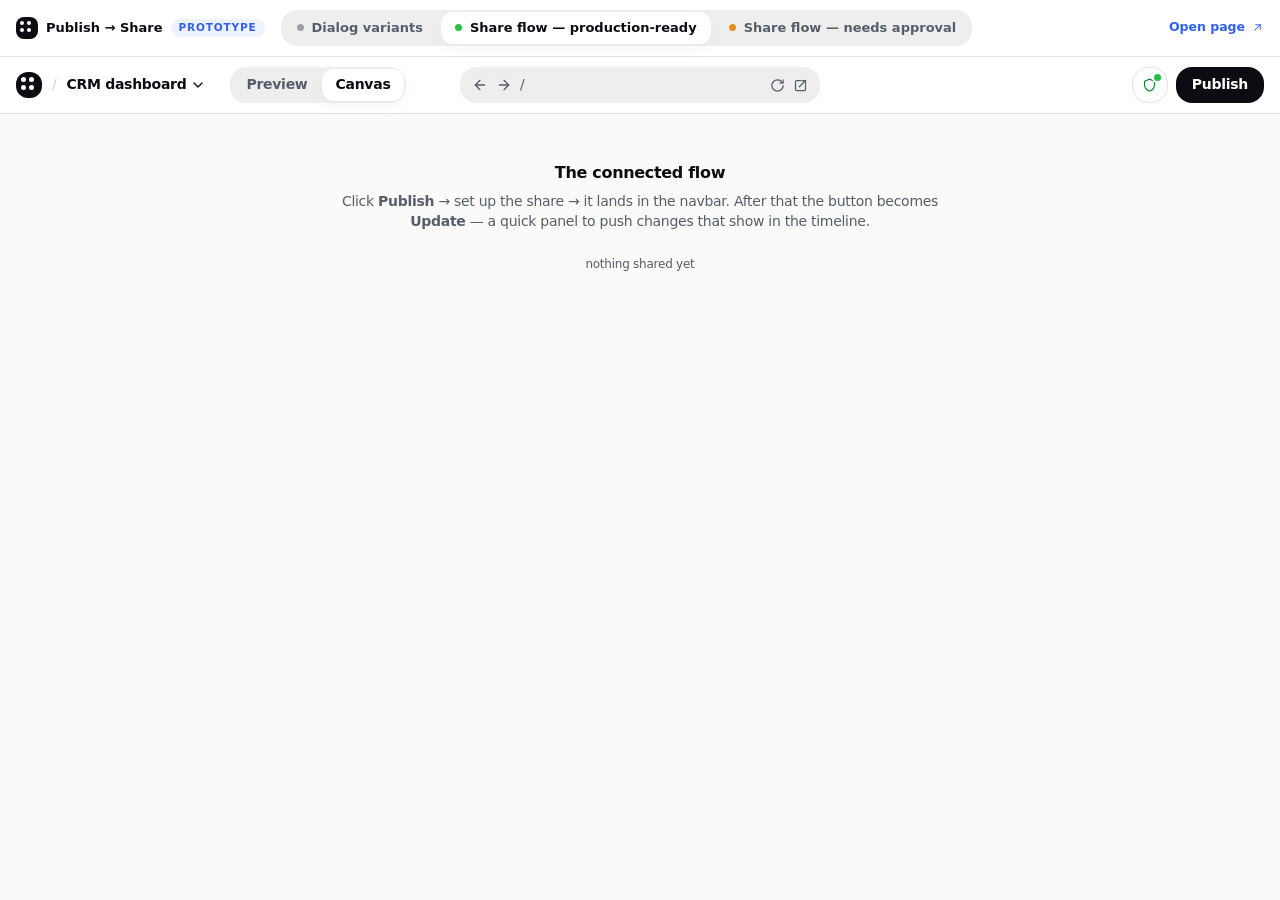
==== commit babf7768: "Quick update panel: drop text field, show auto-generated summary → push to timeline as a bullet" ====
--- a/index.html
+++ b/index.html
@@ -7,10 +7,10 @@
     <meta http-equiv="Pragma" content="no-cache" />
     <meta http-equiv="Expires" content="0" />
     <title>Publish → Share — prototype</title>
-    <script type="module" crossorigin src="./assets/prototype-C1r5mmiA.js"></script>
-    <link rel="modulepreload" crossorigin href="./assets/tokenStyle-CAL0DEu0.js">
+    <script type="module" crossorigin src="./assets/prototype-C3FubEKq.js"></script>
+    <link rel="modulepreload" crossorigin href="./assets/tokenStyle-D7xRVPf5.js">
     <link rel="modulepreload" crossorigin href="./assets/cn-BQHNewu7.js">
-    <link rel="stylesheet" crossorigin href="./assets/tokenStyle-Do1oQlLS.css">
+    <link rel="stylesheet" crossorigin href="./assets/tokenStyle-De76HYku.css">
   </head>
   <body>
     <div id="root"></div>
--- a/assets/tokenStyle-De76HYku.css
+++ b/assets/tokenStyle-De76HYku.css
@@ -0,0 +1 @@
+@font-face{font-family:Satoshi;src:url(../fonts/satoshi/Satoshi%20Regular.otf) format("opentype");font-weight:400;font-style:normal;font-display:swap}@font-face{font-family:Satoshi;src:url(../fonts/satoshi/Satoshi%20Medium.otf) format("opentype");font-weight:500;font-style:normal;font-display:swap}@font-face{font-family:Satoshi;src:url(../fonts/satoshi/Satoshi%20Bold.otf) format("opentype");font-weight:700;font-style:normal;font-display:swap}*,:before,:after{--tw-border-spacing-x: 0;--tw-border-spacing-y: 0;--tw-translate-x: 0;--tw-translate-y: 0;--tw-rotate: 0;--tw-skew-x: 0;--tw-skew-y: 0;--tw-scale-x: 1;--tw-scale-y: 1;--tw-pan-x: ;--tw-pan-y: ;--tw-pinch-zoom: ;--tw-scroll-snap-strictness: proximity;--tw-gradient-from-position: ;--tw-gradient-via-position: ;--tw-gradient-to-position: ;--tw-ordinal: ;--tw-slashed-zero: ;--tw-numeric-figure: ;--tw-numeric-spacing: ;--tw-numeric-fraction: ;--tw-ring-inset: ;--tw-ring-offset-width: 0px;--tw-ring-offset-color: #fff;--tw-ring-color: rgb(71 115 245 / .5);--tw-ring-offset-shadow: 0 0 #0000;--tw-ring-shadow: 0 0 #0000;--tw-shadow: 0 0 #0000;--tw-shadow-colored: 0 0 #0000;--tw-blur: ;--tw-brightness: ;--tw-contrast: ;--tw-grayscale: ;--tw-hue-rotate: ;--tw-invert: ;--tw-saturate: ;--tw-sepia: ;--tw-drop-shadow: ;--tw-backdrop-blur: ;--tw-backdrop-brightness: ;--tw-backdrop-contrast: ;--tw-backdrop-grayscale: ;--tw-backdrop-hue-rotate: ;--tw-backdrop-invert: ;--tw-backdrop-opacity: ;--tw-backdrop-saturate: ;--tw-backdrop-sepia: ;--tw-contain-size: ;--tw-contain-layout: ;--tw-contain-paint: ;--tw-contain-style: }::backdrop{--tw-border-spacing-x: 0;--tw-border-spacing-y: 0;--tw-translate-x: 0;--tw-translate-y: 0;--tw-rotate: 0;--tw-skew-x: 0;--tw-skew-y: 0;--tw-scale-x: 1;--tw-scale-y: 1;--tw-pan-x: ;--tw-pan-y: ;--tw-pinch-zoom: ;--tw-scroll-snap-strictness: proximity;--tw-gradient-from-position: ;--tw-gradient-via-position: ;--tw-gradient-to-position: ;--tw-ordinal: ;--tw-slashed-zero: ;--tw-numeric-figure: ;--tw-numeric-spacing: ;--tw-numeric-fraction: ;--tw-ring-inset: ;--tw-ring-offset-width: 0px;--tw-ring-offset-color: #fff;--tw-ring-color: rgb(71 115 245 / .5);--tw-ring-offset-shadow: 0 0 #0000;--tw-ring-shadow: 0 0 #0000;--tw-shadow: 0 0 #0000;--tw-shadow-colored: 0 0 #0000;--tw-blur: ;--tw-brightness: ;--tw-contrast: ;--tw-grayscale: ;--tw-hue-rotate: ;--tw-invert: ;--tw-saturate: ;--tw-sepia: ;--tw-drop-shadow: ;--tw-backdrop-blur: ;--tw-backdrop-brightness: ;--tw-backdrop-contrast: ;--tw-backdrop-grayscale: ;--tw-backdrop-hue-rotate: ;--tw-backdrop-invert: ;--tw-backdrop-opacity: ;--tw-backdrop-saturate: ;--tw-backdrop-sepia: ;--tw-contain-size: ;--tw-contain-layout: ;--tw-contain-paint: ;--tw-contain-style: }*,:before,:after{box-sizing:border-box;border-width:0;border-style:solid;border-color:#e5e7eb}:before,:after{--tw-content: ""}html,:host{line-height:1.5;-webkit-text-size-adjust:100%;-moz-tab-size:4;-o-tab-size:4;tab-size:4;font-family:Inter,system-ui,-apple-system,sans-serif;font-feature-settings:normal;font-variation-settings:normal;-webkit-tap-highlight-color:transparent}body{margin:0;line-height:inherit}hr{height:0;color:inherit;border-top-width:1px}abbr:where([title]){-webkit-text-decoration:underline dotted;text-decoration:underline dotted}h1,h2,h3,h4,h5,h6{font-size:inherit;font-weight:inherit}a{color:inherit;text-decoration:inherit}b,strong{font-weight:bolder}code,kbd,samp,pre{font-family:ui-monospace,SFMono-Regular,Menlo,Monaco,Consolas,Liberation Mono,Courier New,monospace;font-feature-settings:normal;font-variation-settings:normal;font-size:1em}small{font-size:80%}sub,sup{font-size:75%;line-height:0;position:relative;vertical-align:baseline}sub{bottom:-.25em}sup{top:-.5em}table{text-indent:0;border-color:inherit;border-collapse:collapse}button,input,optgroup,select,textarea{font-family:inherit;font-feature-settings:inherit;font-variation-settings:inherit;font-size:100%;font-weight:inherit;line-height:inherit;letter-spacing:inherit;color:inherit;margin:0;padding:0}button,select{text-transform:none}button,input:where([type=button]),input:where([type=reset]),input:where([type=submit]){-webkit-appearance:button;background-color:transparent;background-image:none}:-moz-focusring{outline:auto}:-moz-ui-invalid{box-shadow:none}progress{vertical-align:baseline}::-webkit-inner-spin-button,::-webkit-outer-spin-button{height:auto}[type=search]{-webkit-appearance:textfield;outline-offset:-2px}::-webkit-search-decoration{-webkit-appearance:none}::-webkit-file-upload-button{-webkit-appearance:button;font:inherit}summary{display:list-item}blockquote,dl,dd,h1,h2,h3,h4,h5,h6,hr,figure,p,pre{margin:0}fieldset{margin:0;padding:0}legend{padding:0}ol,ul,menu{list-style:none;margin:0;padding:0}dialog{padding:0}textarea{resize:vertical}input::-moz-placeholder,textarea::-moz-placeholder{opacity:1;color:#9ca3af}input::placeholder,textarea::placeholder{opacity:1;color:#9ca3af}button,[role=button]{cursor:pointer}:disabled{cursor:default}img,svg,video,canvas,audio,iframe,embed,object{display:block;vertical-align:middle}img,video{max-width:100%;height:auto}[hidden]:where(:not([hidden=until-found])){display:none}:root{--color-button-cta: #0b0d12;--color-button-active: #0b0d12;--color-button-hover: #0b0d12;--color-button-success: #28bf45;--color-button-error: #de3f2c;--color-button-warning: #e58e20;--color-button-disable: #a3abc2;--color-bg-screen: #fafaf9;--color-bg-white: #ffffff;--color-bg-grey: #eeeeee;--color-bg-black: #0b0d12;--color-bg-contrast: #0b0d12;--color-bg-success: #f0fcf2;--color-bg-error: #fff4f2;--color-bg-warning: #fff9f0;--color-bg-blue: #f2f4f7;--color-icon-primary: #0b0d12;--color-icon-secondary: #565e6b;--color-icon-tertiary: #2f61f5;--color-icon-white: #ffffff;--color-icon-disable: #c7cddb;--color-icon-success: #0f8c27;--color-icon-error: #b22212;--color-icon-warning: #b26e18;--color-border-default: #dfe2ed;--color-border-hover: #0b0d12;--color-border-disable: #c7cddb;--color-border-white: #ffffff;--color-border-tertiary: #4773f5;--color-border-blue: #dae1f5;--color-border-green: #c4f2cd;--color-border-yellow: #ffe8cc;--color-border-red-light: #ffd1cc;--color-border-red-dark: #b22212;--color-focus-ring: #c7ddff;--color-bg-overlay: rgb(11 13 18 / .4);--color-text-primary: #0b0d12;--color-text-secondary: #565e6b;--color-text-tertiary: #2f61f5;--color-text-placeholder: #a3abc2;--color-text-disable: #c7cddb;--color-text-white: #ffffff;--color-text-black: #0b0d12;--color-text-success: #0f8c27;--color-text-error: #b22212;--color-text-warning: #b26e18}.dark{--color-button-cta: #ffffff;--color-button-active: #f5f5f7;--color-button-hover: #f5f5f7;--color-button-success: #28bf45;--color-button-error: #de3f2c;--color-button-warning: #e58e20;--color-button-disable: #565e6b;--color-bg-screen: #0b0d12;--color-bg-white: #15181f;--color-bg-grey: #1f232c;--color-bg-black: #ffffff;--color-bg-contrast: #ffffff;--color-bg-success: #0f1f12;--color-bg-error: #1f0e0c;--color-bg-warning: #1f1810;--color-bg-blue: #0e1424;--color-icon-primary: #ffffff;--color-icon-secondary: #a3abc2;--color-icon-tertiary: #4773f5;--color-icon-white: #0b0d12;--color-icon-disable: #565e6b;--color-icon-success: #28bf45;--color-icon-error: #de3f2c;--color-icon-warning: #e58e20;--color-border-default: #2a2f3b;--color-border-hover: #ffffff;--color-border-disable: #565e6b;--color-border-white: #15181f;--color-border-tertiary: #4773f5;--color-border-blue: #1d2540;--color-border-green: #1c3d24;--color-border-yellow: #3d2e15;--color-border-red-light: #3d1c17;--color-border-red-dark: #de3f2c;--color-focus-ring: #2a3a66;--color-bg-overlay: rgb(0 0 0 / .6);--color-text-primary: #ffffff;--color-text-secondary: #a3abc2;--color-text-tertiary: #4773f5;--color-text-placeholder: #565e6b;--color-text-disable: #565e6b;--color-text-white: #0b0d12;--color-text-black: #ffffff;--color-text-success: #28bf45;--color-text-error: #de3f2c;--color-text-warning: #e58e20}@media (prefers-color-scheme: dark){:root:not(.light){--color-button-cta: #ffffff;--color-button-active: #f5f5f7;--color-button-hover: #f5f5f7;--color-button-success: #28bf45;--color-button-error: #de3f2c;--color-button-warning: #e58e20;--color-button-disable: #565e6b;--color-bg-screen: #0b0d12;--color-bg-white: #15181f;--color-bg-grey: #1f232c;--color-bg-black: #ffffff;--color-bg-contrast: #ffffff;--color-bg-success: #0f1f12;--color-bg-error: #1f0e0c;--color-bg-warning: #1f1810;--color-bg-blue: #0e1424;--color-icon-primary: #ffffff;--color-icon-secondary: #a3abc2;--color-icon-tertiary: #4773f5;--color-icon-white: #0b0d12;--color-icon-disable: #565e6b;--color-icon-success: #28bf45;--color-icon-error: #de3f2c;--color-icon-warning: #e58e20;--color-border-default: #2a2f3b;--color-border-hover: #ffffff;--color-border-disable: #565e6b;--color-border-white: #15181f;--color-border-tertiary: #4773f5;--color-border-blue: #1d2540;--color-border-green: #1c3d24;--color-border-yellow: #3d2e15;--color-border-red-light: #3d1c17;--color-border-red-dark: #de3f2c;--color-focus-ring: #2a3a66;--color-bg-overlay: rgb(0 0 0 / .6);--color-text-primary: #ffffff;--color-text-secondary: #a3abc2;--color-text-tertiary: #4773f5;--color-text-placeholder: #565e6b;--color-text-disable: #565e6b;--color-text-white: #0b0d12;--color-text-black: #ffffff;--color-text-success: #28bf45;--color-text-error: #de3f2c;--color-text-warning: #e58e20}}:root{--spring-primary: #FFB6C1;--spring-secondary: #90EE90;--spring-accent: #87CEEB;--left-panel-width: 25%}.\!container{width:100%!important}.container{width:100%}@media (min-width: 640px){.\!container{max-width:640px!important}.container{max-width:640px}}@media (min-width: 768px){.\!container{max-width:768px!important}.container{max-width:768px}}@media (min-width: 1024px){.\!container{max-width:1024px!important}.container{max-width:1024px}}@media (min-width: 1280px){.\!container{max-width:1280px!important}.container{max-width:1280px}}@media (min-width: 1536px){.\!container{max-width:1536px!important}.container{max-width:1536px}}.custom-scrollbar{scrollbar-width:thin;scrollbar-color:rgba(0,0,0,.2) transparent}.custom-scrollbar::-webkit-scrollbar{width:12px;height:12px}.custom-scrollbar::-webkit-scrollbar-track{background:transparent;border-radius:10px;margin:8px 4px}.custom-scrollbar::-webkit-scrollbar-thumb{background:linear-gradient(180deg,#ffb6c180,#87ceeb66);border-radius:8px;border:1px solid rgba(255,255,255,.3);box-shadow:inset 0 0 3px #fff3;background-clip:padding-box;margin-right:2px}.custom-scrollbar::-webkit-scrollbar-thumb:hover{background:linear-gradient(180deg,#ffb6c1b3,#87ceeb99);box-shadow:inset 0 0 5px #ffffff4d}.custom-scrollbar::-webkit-scrollbar-thumb:active{background:linear-gradient(180deg,#ffb6c1cc,#87ceebb3)}.spring-header-container{display:flex;align-items:center;height:48px;padding:8px 20px;background:#fafaf9;border-bottom:1px solid var(--color-border-default);font-family:Inter,-apple-system,BlinkMacSystemFont,Segoe UI,sans-serif;position:fixed;top:0;left:var(--spring-menu-push, 0px);width:calc(100% - var(--spring-menu-push, 0px));transition:left .24s cubic-bezier(.16,1,.3,1),width .24s cubic-bezier(.16,1,.3,1);z-index:999999;pointer-events:auto}.spring-left-panel-container{display:flex;flex-direction:column;background:#fafaf9;position:fixed;top:48px;left:var(--spring-menu-push, 0px);width:var(--left-panel-width);min-width:350px;height:calc(100% - 48px);transition:left .24s cubic-bezier(.16,1,.3,1);z-index:999999;pointer-events:auto}@media (min-width: 2000px){:root{--left-panel-width-max: 400px}}@media (max-width: 1400px){:root{--left-panel-width-min: 280px}}@keyframes fadeUp{0%{opacity:0;transform:translateY(-4px)}to{opacity:1;transform:translateY(0)}}@keyframes shiny{0%{background-position:200% 0}to{background-position:-200% 0}}@keyframes sync-spin{to{transform:rotate(360deg)}}@keyframes shimmer{0%{background-position:150% center}to{background-position:-50% center}}.shimmer-text{background:linear-gradient(120deg,#565e6b,#565e6b 40%,#c7cddb,#565e6b 60%,#565e6b);background-size:200% 100%;background-clip:text;-webkit-background-clip:text;-webkit-text-fill-color:transparent;animation:shimmer 1.6s linear infinite}.sr-only{position:absolute;width:1px;height:1px;padding:0;margin:-1px;overflow:hidden;clip:rect(0,0,0,0);white-space:nowrap;border-width:0}.pointer-events-none{pointer-events:none}.pointer-events-auto{pointer-events:auto}.visible{visibility:visible}.invisible{visibility:hidden}.collapse{visibility:collapse}.static{position:static}.fixed{position:fixed}.absolute{position:absolute}.relative{position:relative}.sticky{position:sticky}.inset-0{top:0;right:0;bottom:0;left:0}.inset-x-0{left:0;right:0}.inset-y-0{top:0;bottom:0}.-bottom-16{bottom:-64px}.-left-12{left:-48px}.-right-1{right:-4px}.-right-12{right:-48px}.-right-16{right:-64px}.-top-1{top:-4px}.-top-24{top:-6rem}.-top-7{top:-28px}.bottom-0{bottom:0}.bottom-1{bottom:4px}.bottom-1\.5{bottom:.375rem}.bottom-full{bottom:100%}.left-0{left:0}.left-0\.5{left:2px}.left-1\/2{left:50%}.left-6{left:24px}.left-\[11px\]{left:11px}.right-0{right:0}.right-1\.5{right:.375rem}.right-2{right:8px}.right-3{right:12px}.right-4{right:16px}.right-\[-7px\]{right:-7px}.top-0{top:0}.top-0\.5{top:2px}.top-1\.5{top:.375rem}.top-1\/2{top:50%}.top-2{top:8px}.top-3{top:12px}.top-4{top:16px}.top-5{top:20px}.top-6{top:24px}.top-\[-7px\]{top:-7px}.top-\[58px\]{top:58px}.top-\[calc\(100\%\+4px\)\]{top:calc(100% + 4px)}.top-\[calc\(100\%\+6px\)\]{top:calc(100% + 6px)}.top-full{top:100%}.z-0{z-index:0}.z-10{z-index:10}.z-20{z-index:20}.z-50{z-index:50}.z-\[100000000\]{z-index:100000000}.z-\[1000000\]{z-index:1000000}.z-\[100\]{z-index:100}.z-\[2000000\]{z-index:2000000}.z-\[2000001\]{z-index:2000001}.z-\[60\]{z-index:60}.z-\[70\]{z-index:70}.z-\[999998\]{z-index:999998}.z-\[99999995\]{z-index:99999995}.z-\[99999999\]{z-index:99999999}.z-\[9999999\]{z-index:9999999}.z-\[999999\]{z-index:999999}.z-\[N\]{z-index:N}.z-popover{z-index:50}.col-span-1{grid-column:span 1 / span 1}.col-span-2{grid-column:span 2 / span 2}.m-0{margin:0}.-mx-1{margin-left:-4px;margin-right:-4px}.mx-0\.5{margin-left:2px;margin-right:2px}.mx-3{margin-left:12px;margin-right:12px}.mx-6{margin-left:24px;margin-right:24px}.mx-auto{margin-left:auto;margin-right:auto}.my-1{margin-top:4px;margin-bottom:4px}.my-3{margin-top:12px;margin-bottom:12px}.my-4{margin-top:16px;margin-bottom:16px}.\!mt-3{margin-top:12px!important}.-mr-0\.5{margin-right:-2px}.-mt-1{margin-top:-4px}.mb-0\.5{margin-bottom:2px}.mb-1{margin-bottom:4px}.mb-1\.5{margin-bottom:.375rem}.mb-2{margin-bottom:8px}.mb-3{margin-bottom:12px}.mb-4{margin-bottom:16px}.mb-5{margin-bottom:20px}.mb-\[6px\]{margin-bottom:6px}.mb-\[8px\]{margin-bottom:8px}.ml-1{margin-left:4px}.ml-2{margin-left:8px}.ml-6{margin-left:24px}.ml-auto{margin-left:auto}.mr-auto{margin-right:auto}.mt-0{margin-top:0}.mt-0\.5{margin-top:2px}.mt-1{margin-top:4px}.mt-1\.5{margin-top:.375rem}.mt-12{margin-top:48px}.mt-2{margin-top:8px}.mt-2\.5{margin-top:.625rem}.mt-3{margin-top:12px}.mt-3\.5{margin-top:.875rem}.mt-4{margin-top:16px}.mt-5{margin-top:20px}.mt-6{margin-top:24px}.mt-7{margin-top:28px}.mt-8{margin-top:32px}.mt-\[16px\]{margin-top:16px}.mt-\[1px\]{margin-top:1px}.mt-\[24px\]{margin-top:24px}.mt-\[2px\]{margin-top:2px}.mt-\[5px\]{margin-top:5px}.mt-\[6px\]{margin-top:6px}.mt-\[7px\]{margin-top:7px}.mt-auto{margin-top:auto}.line-clamp-2{overflow:hidden;display:-webkit-box;-webkit-box-orient:vertical;-webkit-line-clamp:2}.block{display:block}.inline-block{display:inline-block}.inline{display:inline}.flex{display:flex}.inline-flex{display:inline-flex}.table{display:table}.grid{display:grid}.contents{display:contents}.hidden{display:none}.size-1\.5{width:.375rem;height:.375rem}.size-10{width:40px;height:40px}.size-14{width:56px;height:56px}.size-2{width:8px;height:8px}.size-20{width:80px;height:80px}.size-3{width:12px;height:12px}.size-4{width:16px;height:16px}.size-44{width:11rem;height:11rem}.size-5{width:20px;height:20px}.size-6{width:24px;height:24px}.size-64{width:16rem;height:16rem}.size-8{width:32px;height:32px}.size-\[10px\]{width:10px;height:10px}.size-\[15px\]{width:15px;height:15px}.size-\[16px\]{width:16px;height:16px}.size-\[18px\]{width:18px;height:18px}.size-\[38px\]{width:38px;height:38px}.size-\[46px\]{width:46px;height:46px}.size-\[52px\]{width:52px;height:52px}.size-\[72px\]{width:72px;height:72px}.size-full{width:100%;height:100%}.h-0\.5{height:2px}.h-1\.5{height:.375rem}.h-10{height:40px}.h-11{height:44px}.h-12{height:48px}.h-14{height:56px}.h-16{height:64px}.h-2{height:8px}.h-2\.5{height:.625rem}.h-3{height:12px}.h-32{height:8rem}.h-4{height:16px}.h-5{height:20px}.h-6{height:24px}.h-7{height:28px}.h-8{height:32px}.h-9{height:36px}.h-\[10px\]{height:10px}.h-\[11px\]{height:11px}.h-\[120px\]{height:120px}.h-\[13px\]{height:13px}.h-\[14px\]{height:14px}.h-\[15px\]{height:15px}.h-\[162px\]{height:162px}.h-\[170px\]{height:170px}.h-\[175px\]{height:175px}.h-\[17px\]{height:17px}.h-\[18px\]{height:18px}.h-\[22px\]{height:22px}.h-\[253px\]{height:253px}.h-\[26px\]{height:26px}.h-\[3px\]{height:3px}.h-\[55\%\]{height:55%}.h-\[560px\]{height:560px}.h-\[5px\]{height:5px}.h-\[6px\]{height:6px}.h-\[700px\]{height:700px}.h-\[7px\]{height:7px}.h-\[84px\]{height:84px}.h-\[8px\]{height:8px}.h-auto{height:auto}.h-full{height:100%}.h-max{height:-moz-max-content;height:max-content}.h-px{height:1px}.h-screen{height:100vh}.max-h-64{max-height:16rem}.max-h-72{max-height:18rem}.max-h-\[180px\]{max-height:180px}.max-h-\[244px\]{max-height:244px}.max-h-\[280px\]{max-height:280px}.max-h-\[50vh\]{max-height:50vh}.max-h-\[80vh\]{max-height:80vh}.max-h-\[84vh\]{max-height:84vh}.max-h-\[85vh\]{max-height:85vh}.max-h-\[var\(--available-height\)\]{max-height:var(--available-height)}.max-h-full{max-height:100%}.min-h-0{min-height:0px}.min-h-40{min-height:10rem}.min-h-5{min-height:20px}.min-h-\[640px\]{min-height:640px}.min-h-full{min-height:100%}.min-h-screen{min-height:100vh}.w-1{width:4px}.w-1\/3{width:33.333333%}.w-10{width:40px}.w-12{width:48px}.w-14{width:56px}.w-16{width:64px}.w-2{width:8px}.w-2\.5{width:.625rem}.w-2\/3{width:66.666667%}.w-20{width:80px}.w-24{width:6rem}.w-3{width:12px}.w-4{width:16px}.w-44{width:11rem}.w-48{width:12rem}.w-5{width:20px}.w-6{width:24px}.w-7{width:28px}.w-72{width:18rem}.w-8{width:32px}.w-80{width:20rem}.w-9{width:36px}.w-\[10px\]{width:10px}.w-\[11px\]{width:11px}.w-\[130px\]{width:130px}.w-\[13px\]{width:13px}.w-\[15px\]{width:15px}.w-\[160px\]{width:160px}.w-\[18px\]{width:18px}.w-\[190px\]{width:190px}.w-\[22px\]{width:22px}.w-\[260px\]{width:260px}.w-\[26px\]{width:26px}.w-\[270px\]{width:270px}.w-\[280px\]{width:280px}.w-\[288px\]{width:288px}.w-\[295px\]{width:295px}.w-\[2px\]{width:2px}.w-\[304px\]{width:304px}.w-\[320px\]{width:320px}.w-\[332px\]{width:332px}.w-\[360px\]{width:360px}.w-\[378px\]{width:378px}.w-\[380px\]{width:380px}.w-\[390px\]{width:390px}.w-\[3px\]{width:3px}.w-\[400px\]{width:400px}.w-\[40px\]{width:40px}.w-\[420px\]{width:420px}.w-\[42px\]{width:42px}.w-\[440px\]{width:440px}.w-\[460px\]{width:460px}.w-\[474px\]{width:474px}.w-\[480px\]{width:480px}.w-\[520px\]{width:520px}.w-\[540px\]{width:540px}.w-\[560px\]{width:560px}.w-\[5px\]{width:5px}.w-\[60px\]{width:60px}.w-\[640px\]{width:640px}.w-\[680px\]{width:680px}.w-\[6px\]{width:6px}.w-\[7px\]{width:7px}.w-\[8px\]{width:8px}.w-\[var\(--anchor-width\)\]{width:var(--anchor-width)}.w-fit{width:-moz-fit-content;width:fit-content}.w-full{width:100%}.w-max{width:-moz-max-content;width:max-content}.w-px{width:1px}.min-w-0{min-width:0px}.min-w-\[118px\]{min-width:118px}.min-w-\[124px\]{min-width:124px}.min-w-\[160px\]{min-width:160px}.min-w-\[240px\]{min-width:240px}.min-w-\[24px\]{min-width:24px}.min-w-\[260px\]{min-width:260px}.min-w-\[44px\]{min-width:44px}.min-w-\[52px\]{min-width:52px}.min-w-full{min-width:100%}.max-w-16{max-width:64px}.max-w-28{max-width:7rem}.max-w-48{max-width:12rem}.max-w-\[1080px\]{max-width:1080px}.max-w-\[1120px\]{max-width:1120px}.max-w-\[1180px\]{max-width:1180px}.max-w-\[180px\]{max-width:180px}.max-w-\[220px\]{max-width:220px}.max-w-\[2300px\]{max-width:2300px}.max-w-\[240px\]{max-width:240px}.max-w-\[260px\]{max-width:260px}.max-w-\[300px\]{max-width:300px}.max-w-\[303px\]{max-width:303px}.max-w-\[34ch\]{max-width:34ch}.max-w-\[36ch\]{max-width:36ch}.max-w-\[420px\]{max-width:420px}.max-w-\[480px\]{max-width:480px}.max-w-\[487px\]{max-width:487px}.max-w-\[560px\]{max-width:560px}.max-w-\[582px\]{max-width:582px}.max-w-\[60ch\]{max-width:60ch}.max-w-\[640px\]{max-width:640px}.max-w-\[680px\]{max-width:680px}.max-w-\[760px\]{max-width:760px}.max-w-\[880px\]{max-width:880px}.max-w-\[90vw\]{max-width:90vw}.max-w-\[92vw\]{max-width:92vw}.max-w-\[95\%\]{max-width:95%}.max-w-full{max-width:100%}.max-w-xs{max-width:20rem}.flex-1{flex:1 1 0%}.flex-shrink-0{flex-shrink:0}.shrink{flex-shrink:1}.shrink-0{flex-shrink:0}.grow{flex-grow:1}.border-collapse{border-collapse:collapse}.origin-\[var\(--transform-origin\)\]{transform-origin:var(--transform-origin)}.origin-top-right{transform-origin:top right}.-translate-x-1\/2{--tw-translate-x: -50%;transform:translate(var(--tw-translate-x),var(--tw-translate-y)) rotate(var(--tw-rotate)) skew(var(--tw-skew-x)) skewY(var(--tw-skew-y)) scaleX(var(--tw-scale-x)) scaleY(var(--tw-scale-y))}.-translate-y-1{--tw-translate-y: -4px;transform:translate(var(--tw-translate-x),var(--tw-translate-y)) rotate(var(--tw-rotate)) skew(var(--tw-skew-x)) skewY(var(--tw-skew-y)) scaleX(var(--tw-scale-x)) scaleY(var(--tw-scale-y))}.-translate-y-1\/2{--tw-translate-y: -50%;transform:translate(var(--tw-translate-x),var(--tw-translate-y)) rotate(var(--tw-rotate)) skew(var(--tw-skew-x)) skewY(var(--tw-skew-y)) scaleX(var(--tw-scale-x)) scaleY(var(--tw-scale-y))}.translate-x-0{--tw-translate-x: 0px;transform:translate(var(--tw-translate-x),var(--tw-translate-y)) rotate(var(--tw-rotate)) skew(var(--tw-skew-x)) skewY(var(--tw-skew-y)) scaleX(var(--tw-scale-x)) scaleY(var(--tw-scale-y))}.translate-x-\[20px\]{--tw-translate-x: 20px;transform:translate(var(--tw-translate-x),var(--tw-translate-y)) rotate(var(--tw-rotate)) skew(var(--tw-skew-x)) skewY(var(--tw-skew-y)) scaleX(var(--tw-scale-x)) scaleY(var(--tw-scale-y))}.translate-x-\[2px\]{--tw-translate-x: 2px;transform:translate(var(--tw-translate-x),var(--tw-translate-y)) rotate(var(--tw-rotate)) skew(var(--tw-skew-x)) skewY(var(--tw-skew-y)) scaleX(var(--tw-scale-x)) scaleY(var(--tw-scale-y))}.translate-x-full{--tw-translate-x: 100%;transform:translate(var(--tw-translate-x),var(--tw-translate-y)) rotate(var(--tw-rotate)) skew(var(--tw-skew-x)) skewY(var(--tw-skew-y)) scaleX(var(--tw-scale-x)) scaleY(var(--tw-scale-y))}.translate-y-0{--tw-translate-y: 0px;transform:translate(var(--tw-translate-x),var(--tw-translate-y)) rotate(var(--tw-rotate)) skew(var(--tw-skew-x)) skewY(var(--tw-skew-y)) scaleX(var(--tw-scale-x)) scaleY(var(--tw-scale-y))}.translate-y-2{--tw-translate-y: 8px;transform:translate(var(--tw-translate-x),var(--tw-translate-y)) rotate(var(--tw-rotate)) skew(var(--tw-skew-x)) skewY(var(--tw-skew-y)) scaleX(var(--tw-scale-x)) scaleY(var(--tw-scale-y))}.-rotate-12{--tw-rotate: -12deg;transform:translate(var(--tw-translate-x),var(--tw-translate-y)) rotate(var(--tw-rotate)) skew(var(--tw-skew-x)) skewY(var(--tw-skew-y)) scaleX(var(--tw-scale-x)) scaleY(var(--tw-scale-y))}.rotate-12{--tw-rotate: 12deg;transform:translate(var(--tw-translate-x),var(--tw-translate-y)) rotate(var(--tw-rotate)) skew(var(--tw-skew-x)) skewY(var(--tw-skew-y)) scaleX(var(--tw-scale-x)) scaleY(var(--tw-scale-y))}.scale-100{--tw-scale-x: 1;--tw-scale-y: 1;transform:translate(var(--tw-translate-x),var(--tw-translate-y)) rotate(var(--tw-rotate)) skew(var(--tw-skew-x)) skewY(var(--tw-skew-y)) scaleX(var(--tw-scale-x)) scaleY(var(--tw-scale-y))}.scale-95{--tw-scale-x: .95;--tw-scale-y: .95;transform:translate(var(--tw-translate-x),var(--tw-translate-y)) rotate(var(--tw-rotate)) skew(var(--tw-skew-x)) skewY(var(--tw-skew-y)) scaleX(var(--tw-scale-x)) scaleY(var(--tw-scale-y))}.transform{transform:translate(var(--tw-translate-x),var(--tw-translate-y)) rotate(var(--tw-rotate)) skew(var(--tw-skew-x)) skewY(var(--tw-skew-y)) scaleX(var(--tw-scale-x)) scaleY(var(--tw-scale-y))}@keyframes scale-in{0%{transform:scale(0);opacity:0}to{transform:scale(1);opacity:1}}.animate-\[scale-in_80ms_ease-out\]{animation:scale-in 80ms ease-out}@keyframes fadeIn{0%{opacity:0}to{opacity:1}}.animate-fade-in{animation:fadeIn .3s ease-in-out}@keyframes pulse{50%{opacity:.5}}.animate-pulse{animation:pulse 2s cubic-bezier(.4,0,.6,1) infinite}@keyframes spin{to{transform:rotate(360deg)}}.animate-spin{animation:spin 1s linear infinite}.cursor-col-resize{cursor:col-resize}.cursor-copy{cursor:copy}.cursor-default{cursor:default}.cursor-grab{cursor:grab}.cursor-not-allowed{cursor:not-allowed}.cursor-ns-resize{cursor:ns-resize}.cursor-pointer{cursor:pointer}.cursor-text{cursor:text}.select-none{-webkit-user-select:none;-moz-user-select:none;user-select:none}.select-all{-webkit-user-select:all;-moz-user-select:all;user-select:all}.resize-none{resize:none}.resize-y{resize:vertical}.resize{resize:both}.scroll-mt-4{scroll-margin-top:16px}.list-inside{list-style-position:inside}.list-decimal{list-style-type:decimal}.list-disc{list-style-type:disc}.grid-cols-1{grid-template-columns:repeat(1,minmax(0,1fr))}.grid-cols-2{grid-template-columns:repeat(2,minmax(0,1fr))}.grid-cols-3{grid-template-columns:repeat(3,minmax(0,1fr))}.grid-cols-4{grid-template-columns:repeat(4,minmax(0,1fr))}.grid-cols-\[repeat\(3\,minmax\(0\,1fr\)\)\]{grid-template-columns:repeat(3,minmax(0,1fr))}.flex-row{flex-direction:row}.flex-col{flex-direction:column}.flex-wrap{flex-wrap:wrap}.content-center{align-content:center}.content-start{align-content:flex-start}.items-start{align-items:flex-start}.items-end{align-items:flex-end}.items-center{align-items:center}.items-baseline{align-items:baseline}.items-stretch{align-items:stretch}.justify-start{justify-content:flex-start}.justify-end{justify-content:flex-end}.justify-center{justify-content:center}.justify-between{justify-content:space-between}.gap-0{gap:0px}.gap-0\.5{gap:2px}.gap-1{gap:4px}.gap-1\.5{gap:.375rem}.gap-10{gap:40px}.gap-12{gap:48px}.gap-14{gap:56px}.gap-2{gap:8px}.gap-2\.5{gap:.625rem}.gap-3{gap:12px}.gap-3\.5{gap:.875rem}.gap-4{gap:16px}.gap-5{gap:20px}.gap-6{gap:24px}.gap-7{gap:28px}.gap-8{gap:32px}.gap-\[16px\]{gap:16px}.gap-\[24px\]{gap:24px}.gap-\[48px\]{gap:48px}.gap-\[4px\]{gap:4px}.gap-\[80px\]{gap:80px}.gap-\[8px\]{gap:8px}.gap-x-2{-moz-column-gap:8px;column-gap:8px}.gap-x-4{-moz-column-gap:16px;column-gap:16px}.gap-x-6{-moz-column-gap:24px;column-gap:24px}.gap-y-1{row-gap:4px}.gap-y-1\.5{row-gap:.375rem}.gap-y-2{row-gap:8px}.gap-y-3{row-gap:12px}.-space-x-1\.5>:not([hidden])~:not([hidden]){--tw-space-x-reverse: 0;margin-right:calc(-.375rem * var(--tw-space-x-reverse));margin-left:calc(-.375rem * calc(1 - var(--tw-space-x-reverse)))}.space-y-1>:not([hidden])~:not([hidden]){--tw-space-y-reverse: 0;margin-top:calc(4px * calc(1 - var(--tw-space-y-reverse)));margin-bottom:calc(4px * var(--tw-space-y-reverse))}.space-y-1\.5>:not([hidden])~:not([hidden]){--tw-space-y-reverse: 0;margin-top:calc(.375rem * calc(1 - var(--tw-space-y-reverse)));margin-bottom:calc(.375rem * var(--tw-space-y-reverse))}.space-y-2>:not([hidden])~:not([hidden]){--tw-space-y-reverse: 0;margin-top:calc(8px * calc(1 - var(--tw-space-y-reverse)));margin-bottom:calc(8px * var(--tw-space-y-reverse))}.space-y-4>:not([hidden])~:not([hidden]){--tw-space-y-reverse: 0;margin-top:calc(16px * calc(1 - var(--tw-space-y-reverse)));margin-bottom:calc(16px * var(--tw-space-y-reverse))}.divide-y>:not([hidden])~:not([hidden]){--tw-divide-y-reverse: 0;border-top-width:calc(1px * calc(1 - var(--tw-divide-y-reverse)));border-bottom-width:calc(1px * var(--tw-divide-y-reverse))}.divide-gray-200>:not([hidden])~:not([hidden]){--tw-divide-opacity: 1;border-color:rgb(229 231 235 / var(--tw-divide-opacity, 1))}.self-start{align-self:flex-start}.self-end{align-self:flex-end}.overflow-auto{overflow:auto}.overflow-hidden{overflow:hidden}.overflow-clip{overflow:clip}.overflow-x-auto{overflow-x:auto}.overflow-y-auto{overflow-y:auto}.overscroll-contain{overscroll-behavior:contain}.truncate{overflow:hidden;text-overflow:ellipsis;white-space:nowrap}.whitespace-normal{white-space:normal}.whitespace-nowrap{white-space:nowrap}.whitespace-pre{white-space:pre}.whitespace-pre-wrap{white-space:pre-wrap}.break-words{overflow-wrap:break-word}.break-all{word-break:break-all}.\!rounded{border-radius:.25rem!important}.rounded{border-radius:.25rem}.rounded-2xl{border-radius:20px}.rounded-3xl{border-radius:24px}.rounded-\[10px\]{border-radius:10px}.rounded-\[12px\]{border-radius:12px}.rounded-\[16px\]{border-radius:16px}.rounded-\[20px\]{border-radius:20px}.rounded-\[28px\]{border-radius:28px}.rounded-\[3px\]{border-radius:3px}.rounded-\[4px\]{border-radius:4px}.rounded-\[5px\]{border-radius:5px}.rounded-\[7px\]{border-radius:7px}.rounded-full{border-radius:9999px}.rounded-lg{border-radius:12px}.rounded-md{border-radius:8px}.rounded-none{border-radius:0}.rounded-sm{border-radius:4px}.rounded-xl{border-radius:16px}.rounded-l-2xl{border-top-left-radius:20px;border-bottom-left-radius:20px}.rounded-l-lg{border-top-left-radius:12px;border-bottom-left-radius:12px}.rounded-l-none{border-top-left-radius:0;border-bottom-left-radius:0}.rounded-r-lg{border-top-right-radius:12px;border-bottom-right-radius:12px}.rounded-r-none{border-top-right-radius:0;border-bottom-right-radius:0}.rounded-t-md{border-top-left-radius:8px;border-top-right-radius:8px}.border{border-width:1px}.border-0{border-width:0px}.border-1\.5{border-width:1.5px}.border-2{border-width:2px}.border-\[0\.5px\]{border-width:.5px}.border-\[1\.5px\]{border-width:1.5px}.border-b{border-bottom-width:1px}.border-l{border-left-width:1px}.border-l-2{border-left-width:2px}.border-l-4{border-left-width:4px}.border-l-\[3px\]{border-left-width:3px}.border-r{border-right-width:1px}.border-t{border-top-width:1px}.border-dashed{border-style:dashed}.border-dotted{border-style:dotted}.border-none{border-style:none}.border-\[\#6243FF\]{--tw-border-opacity: 1;border-color:rgb(98 67 255 / var(--tw-border-opacity, 1))}.border-\[rgba\(0\,0\,0\,0\.1\)\]{border-color:#0000001a}.border-amber-200{--tw-border-opacity: 1;border-color:rgb(253 230 138 / var(--tw-border-opacity, 1))}.border-amber-300{--tw-border-opacity: 1;border-color:rgb(252 211 77 / var(--tw-border-opacity, 1))}.border-bg-black{border-color:var(--color-bg-black)}.border-bg-white{border-color:var(--color-bg-white)}.border-black\/10{border-color:#0000001a}.border-blue-200{--tw-border-opacity: 1;border-color:rgb(218 225 245 / var(--tw-border-opacity, 1))}.border-blue-300{--tw-border-opacity: 1;border-color:rgb(169 188 245 / var(--tw-border-opacity, 1))}.border-blue-500{--tw-border-opacity: 1;border-color:rgb(71 115 245 / var(--tw-border-opacity, 1))}.border-blue-600\/70{border-color:#2f61f5b3}.border-border{border-color:var(--color-border-default)}.border-border-blue{border-color:var(--color-border-blue)}.border-border-green{border-color:var(--color-border-green)}.border-border-hover{border-color:var(--color-border-hover)}.border-border-red-dark{border-color:var(--color-border-red-dark)}.border-border-red-light{border-color:var(--color-border-red-light)}.border-border-yellow{border-color:var(--color-border-yellow)}.border-emerald-200{--tw-border-opacity: 1;border-color:rgb(167 243 208 / var(--tw-border-opacity, 1))}.border-gray-100{--tw-border-opacity: 1;border-color:rgb(243 244 246 / var(--tw-border-opacity, 1))}.border-gray-200{--tw-border-opacity: 1;border-color:rgb(229 231 235 / var(--tw-border-opacity, 1))}.border-indigo-500\/80{border-color:#6366f1cc}.border-purple-200{--tw-border-opacity: 1;border-color:rgb(233 213 255 / var(--tw-border-opacity, 1))}.border-red-100{--tw-border-opacity: 1;border-color:rgb(255 232 229 / var(--tw-border-opacity, 1))}.border-red-200{--tw-border-opacity: 1;border-color:rgb(255 209 204 / var(--tw-border-opacity, 1))}.border-slate-200{--tw-border-opacity: 1;border-color:rgb(226 232 240 / var(--tw-border-opacity, 1))}.border-slate-300{--tw-border-opacity: 1;border-color:rgb(203 213 225 / var(--tw-border-opacity, 1))}.border-spring-pink{--tw-border-opacity: 1;border-color:rgb(255 182 193 / var(--tw-border-opacity, 1))}.border-transparent{border-color:transparent}.border-white\/20{border-color:#fff3}.border-l-gray-400{--tw-border-opacity: 1;border-left-color:rgb(156 163 175 / var(--tw-border-opacity, 1))}.border-l-red-400{--tw-border-opacity: 1;border-left-color:rgb(255 118 102 / var(--tw-border-opacity, 1))}.bg-\[\#16151f\]{--tw-bg-opacity: 1;background-color:rgb(22 21 31 / var(--tw-bg-opacity, 1))}.bg-\[\#F2F2F2\]{--tw-bg-opacity: 1;background-color:rgb(242 242 242 / var(--tw-bg-opacity, 1))}.bg-\[\#ececec\]{--tw-bg-opacity: 1;background-color:rgb(236 236 236 / var(--tw-bg-opacity, 1))}.bg-\[\#fafaf9\]{--tw-bg-opacity: 1;background-color:rgb(250 250 249 / var(--tw-bg-opacity, 1))}.bg-\[rgba\(14\,16\,20\,0\.96\)\]{background-color:#0e1014f5}.bg-\[var\(--color-border-disable\)\]{background-color:var(--color-border-disable)}.bg-amber-50{--tw-bg-opacity: 1;background-color:rgb(255 251 235 / var(--tw-bg-opacity, 1))}.bg-amber-50\/60{background-color:#fffbeb99}.bg-amber-600{--tw-bg-opacity: 1;background-color:rgb(217 119 6 / var(--tw-bg-opacity, 1))}.bg-bg-black{background-color:var(--color-bg-black)}.bg-bg-blue{background-color:var(--color-bg-blue)}.bg-bg-contrast{background-color:var(--color-bg-contrast)}.bg-bg-error{background-color:var(--color-bg-error)}.bg-bg-grey{background-color:var(--color-bg-grey)}.bg-bg-overlay{background-color:var(--color-bg-overlay)}.bg-bg-screen{background-color:var(--color-bg-screen)}.bg-bg-success{background-color:var(--color-bg-success)}.bg-bg-warning{background-color:var(--color-bg-warning)}.bg-bg-white{background-color:var(--color-bg-white)}.bg-black\/30{background-color:#0000004d}.bg-black\/40{background-color:#0006}.bg-black\/5{background-color:#0000000d}.bg-black\/60{background-color:#0009}.bg-blue-50{--tw-bg-opacity: 1;background-color:rgb(242 244 247 / var(--tw-bg-opacity, 1))}.bg-blue-50\/50{background-color:#f2f4f780}.bg-blue-500{--tw-bg-opacity: 1;background-color:rgb(71 115 245 / var(--tw-bg-opacity, 1))}.bg-blue-600\/5{background-color:#2f61f50d}.bg-border{background-color:var(--color-border-default)}.bg-button-cta{background-color:var(--color-button-cta)}.bg-button-success{background-color:var(--color-button-success)}.bg-button-warning{background-color:var(--color-button-warning)}.bg-emerald-50{--tw-bg-opacity: 1;background-color:rgb(236 253 245 / var(--tw-bg-opacity, 1))}.bg-gray-100{--tw-bg-opacity: 1;background-color:rgb(243 244 246 / var(--tw-bg-opacity, 1))}.bg-gray-50{--tw-bg-opacity: 1;background-color:rgb(249 250 251 / var(--tw-bg-opacity, 1))}.bg-gray-700{--tw-bg-opacity: 1;background-color:rgb(55 65 81 / var(--tw-bg-opacity, 1))}.bg-gray-900{--tw-bg-opacity: 1;background-color:rgb(17 24 39 / var(--tw-bg-opacity, 1))}.bg-green-50\/60{background-color:#f0fcf299}.bg-icon-error{background-color:var(--color-icon-error)}.bg-icon-primary{background-color:var(--color-icon-primary)}.bg-icon-secondary{background-color:var(--color-icon-secondary)}.bg-icon-success{background-color:var(--color-icon-success)}.bg-icon-tertiary{background-color:var(--color-icon-tertiary)}.bg-icon-warning{background-color:var(--color-icon-warning)}.bg-indigo-500\/10{background-color:#6366f11a}.bg-purple-100{--tw-bg-opacity: 1;background-color:rgb(243 232 255 / var(--tw-bg-opacity, 1))}.bg-purple-50{--tw-bg-opacity: 1;background-color:rgb(250 245 255 / var(--tw-bg-opacity, 1))}.bg-red-100{--tw-bg-opacity: 1;background-color:rgb(255 232 229 / var(--tw-bg-opacity, 1))}.bg-red-50{--tw-bg-opacity: 1;background-color:rgb(255 244 242 / var(--tw-bg-opacity, 1))}.bg-red-50\/60{background-color:#fff4f299}.bg-slate-50{--tw-bg-opacity: 1;background-color:rgb(248 250 252 / var(--tw-bg-opacity, 1))}.bg-spring-pink\/10{background-color:#ffb6c11a}.bg-transparent{background-color:transparent}.bg-white{--tw-bg-opacity: 1;background-color:rgb(255 255 255 / var(--tw-bg-opacity, 1))}.bg-white\/20{background-color:#fff3}.bg-zinc-700\/80{background-color:#3f3f46cc}.bg-cover{background-size:cover}.bg-center{background-position:center}.object-contain{-o-object-fit:contain;object-fit:contain}.object-cover{-o-object-fit:cover;object-fit:cover}.object-top{-o-object-position:top;object-position:top}.p-0{padding:0}.p-0\.5{padding:2px}.p-1{padding:4px}.p-1\.5{padding:.375rem}.p-10{padding:40px}.p-12{padding:48px}.p-2{padding:8px}.p-3{padding:12px}.p-3\.5{padding:.875rem}.p-4{padding:16px}.p-5{padding:20px}.p-6{padding:24px}.p-7{padding:28px}.p-\[12px\]{padding:12px}.p-\[16px\]{padding:16px}.p-\[48px\]{padding:48px}.p-\[80px\]{padding:80px}.px-0{padding-left:0;padding-right:0}.px-1{padding-left:4px;padding-right:4px}.px-1\.5{padding-left:.375rem;padding-right:.375rem}.px-14{padding-left:56px;padding-right:56px}.px-2{padding-left:8px;padding-right:8px}.px-2\.5{padding-left:.625rem;padding-right:.625rem}.px-3{padding-left:12px;padding-right:12px}.px-3\.5{padding-left:.875rem;padding-right:.875rem}.px-4{padding-left:16px;padding-right:16px}.px-5{padding-left:20px;padding-right:20px}.px-6{padding-left:24px;padding-right:24px}.px-8{padding-left:32px;padding-right:32px}.px-9{padding-left:36px;padding-right:36px}.px-\[10px\]{padding-left:10px;padding-right:10px}.px-\[14px\]{padding-left:14px;padding-right:14px}.px-\[22px\]{padding-left:22px;padding-right:22px}.px-\[5px\]{padding-left:5px;padding-right:5px}.py-0{padding-top:0;padding-bottom:0}.py-0\.5{padding-top:2px;padding-bottom:2px}.py-1{padding-top:4px;padding-bottom:4px}.py-1\.5{padding-top:.375rem;padding-bottom:.375rem}.py-10{padding-top:40px;padding-bottom:40px}.py-12{padding-top:48px;padding-bottom:48px}.py-16{padding-top:64px;padding-bottom:64px}.py-2{padding-top:8px;padding-bottom:8px}.py-2\.5{padding-top:.625rem;padding-bottom:.625rem}.py-3{padding-top:12px;padding-bottom:12px}.py-3\.5{padding-top:.875rem;padding-bottom:.875rem}.py-4{padding-top:16px;padding-bottom:16px}.py-5{padding-top:20px;padding-bottom:20px}.py-6{padding-top:24px;padding-bottom:24px}.py-7{padding-top:28px;padding-bottom:28px}.py-\[10px\]{padding-top:10px;padding-bottom:10px}.py-\[1px\]{padding-top:1px;padding-bottom:1px}.py-\[22px\]{padding-top:22px;padding-bottom:22px}.py-\[2px\]{padding-top:2px;padding-bottom:2px}.py-\[3px\]{padding-top:3px;padding-bottom:3px}.py-\[6px\]{padding-top:6px;padding-bottom:6px}.py-\[7px\]{padding-top:7px;padding-bottom:7px}.pb-0{padding-bottom:0}.pb-1{padding-bottom:4px}.pb-1\.5{padding-bottom:.375rem}.pb-10{padding-bottom:40px}.pb-2{padding-bottom:8px}.pb-24{padding-bottom:6rem}.pb-3{padding-bottom:12px}.pb-4{padding-bottom:16px}.pb-6{padding-bottom:24px}.pb-8{padding-bottom:32px}.pb-\[180px\]{padding-bottom:180px}.pb-\[22px\]{padding-bottom:22px}.pl-0{padding-left:0}.pl-1{padding-left:4px}.pl-2{padding-left:8px}.pl-3\.5{padding-left:.875rem}.pl-4{padding-left:16px}.pl-5{padding-left:20px}.pl-8{padding-left:32px}.pl-\[150px\]{padding-left:150px}.pr-1{padding-right:4px}.pr-2{padding-right:8px}.pr-3{padding-right:12px}.pr-6{padding-right:24px}.pr-8{padding-right:32px}.pt-0\.5{padding-top:2px}.pt-1{padding-top:4px}.pt-10{padding-top:40px}.pt-11{padding-top:44px}.pt-12{padding-top:48px}.pt-2{padding-top:8px}.pt-2\.5{padding-top:.625rem}.pt-3{padding-top:12px}.pt-3\.5{padding-top:.875rem}.pt-4{padding-top:16px}.pt-5{padding-top:20px}.pt-6{padding-top:24px}.pt-7{padding-top:28px}.pt-\[10px\]{padding-top:10px}.pt-\[15vh\]{padding-top:15vh}.pt-\[22px\]{padding-top:22px}.pt-\[3px\]{padding-top:3px}.text-left{text-align:left}.text-center{text-align:center}.text-right{text-align:right}.font-mono{font-family:ui-monospace,SFMono-Regular,Menlo,Monaco,Consolas,Liberation Mono,Courier New,monospace}.font-sans{font-family:Inter,system-ui,-apple-system,sans-serif}.text-2xl{font-size:1.5rem;line-height:2rem}.text-\[10\.5px\]{font-size:10.5px}.text-\[10px\]{font-size:10px}.text-\[11\.5px\]{font-size:11.5px}.text-\[11px\]{font-size:11px}.text-\[12\.5px\]{font-size:12.5px}.text-\[12px\]{font-size:12px}.text-\[13\.5px\]{font-size:13.5px}.text-\[13px\]{font-size:13px}.text-\[14px\]{font-size:14px}.text-\[15px\]{font-size:15px}.text-\[16px\]{font-size:16px}.text-\[20px\]{font-size:20px}.text-\[22px\]{font-size:22px}.text-\[26px\]{font-size:26px}.text-\[34px\]{font-size:34px}.text-\[44px\]{font-size:44px}.text-\[60px\]{font-size:60px}.text-base{font-size:1rem;line-height:1.5rem}.text-body-2{font-size:20px;line-height:28px;letter-spacing:-.4px;font-weight:400}.text-body-3{font-size:16px;line-height:22.4px;letter-spacing:-.32px;font-weight:400}.text-body-4{font-size:14px;line-height:19.6px;letter-spacing:-.28px;font-weight:400}.text-body-5{font-size:12px;line-height:16.8px;letter-spacing:-.24px;font-weight:400}.text-body-6{font-size:10px;line-height:14px;letter-spacing:-.2px;font-weight:400}.text-h2{font-size:48px;line-height:67.2px;letter-spacing:-.96px;font-weight:600}.text-h3{font-size:40px;line-height:56px;letter-spacing:-.8px;font-weight:600}.text-h4{font-size:32px;line-height:44.8px;letter-spacing:-.64px;font-weight:600}.text-h5{font-size:24px;line-height:33.6px;letter-spacing:-.48px;font-weight:600}.text-h6{font-size:16px;line-height:22.4px;letter-spacing:-.32px;font-weight:600}.text-lg{font-size:1.125rem;line-height:1.75rem}.text-sm{font-size:.875rem;line-height:1.25rem}.text-subtitle-2{font-size:24px;line-height:33.6px;letter-spacing:-.48px;font-weight:500}.text-subtitle-3{font-size:20px;line-height:28px;letter-spacing:-.4px;font-weight:500}.text-subtitle-4{font-size:16px;line-height:22.4px;letter-spacing:-.32px;font-weight:500}.text-subtitle-5{font-size:14px;line-height:19.6px;letter-spacing:-.28px;font-weight:500}.text-subtitle-6{font-size:12px;line-height:16.8px;letter-spacing:-.24px;font-weight:500}.text-xl{font-size:1.25rem;line-height:1.75rem}.text-xs{font-size:.75rem;line-height:1rem}.font-bold{font-weight:700}.font-medium{font-weight:500}.font-normal{font-weight:400}.font-semibold{font-weight:600}.uppercase{text-transform:uppercase}.capitalize{text-transform:capitalize}.italic{font-style:italic}.tabular-nums{--tw-numeric-spacing: tabular-nums;font-variant-numeric:var(--tw-ordinal) var(--tw-slashed-zero) var(--tw-numeric-figure) var(--tw-numeric-spacing) var(--tw-numeric-fraction)}.leading-\[1\.02\]{line-height:1.02}.leading-\[1\.08\]{line-height:1.08}.leading-\[1\.4\]{line-height:1.4}.leading-\[1\.55\]{line-height:1.55}.leading-none{line-height:1}.leading-relaxed{line-height:1.625}.leading-snug{line-height:1.375}.leading-tight{line-height:1.25}.tracking-\[-0\.01em\]{letter-spacing:-.01em}.tracking-\[-0\.02em\]{letter-spacing:-.02em}.tracking-\[-0\.03em\]{letter-spacing:-.03em}.tracking-\[-0\.24px\]{letter-spacing:-.24px}.tracking-\[-0\.26px\]{letter-spacing:-.26px}.tracking-\[-0\.28px\]{letter-spacing:-.28px}.tracking-\[0\.05em\]{letter-spacing:.05em}.tracking-\[0\.07em\]{letter-spacing:.07em}.tracking-\[0\.08em\]{letter-spacing:.08em}.tracking-\[0\.12em\]{letter-spacing:.12em}.tracking-\[0\.14em\]{letter-spacing:.14em}.tracking-\[0\.1em\]{letter-spacing:.1em}.tracking-tight{letter-spacing:-.025em}.tracking-wide{letter-spacing:.025em}.tracking-wider{letter-spacing:.05em}.text-\[\#0B0D12\],.text-\[\#0b0d12\]{--tw-text-opacity: 1;color:rgb(11 13 18 / var(--tw-text-opacity, 1))}.text-\[\#6243FF\]{--tw-text-opacity: 1;color:rgb(98 67 255 / var(--tw-text-opacity, 1))}.text-amber-800{--tw-text-opacity: 1;color:rgb(146 64 14 / var(--tw-text-opacity, 1))}.text-amber-900{--tw-text-opacity: 1;color:rgb(120 53 15 / var(--tw-text-opacity, 1))}.text-amber-900\/60{color:#78350f99}.text-amber-900\/80{color:#78350fcc}.text-black{--tw-text-opacity: 1;color:rgb(0 0 0 / var(--tw-text-opacity, 1))}.text-black\/60{color:#0009}.text-blue-400{--tw-text-opacity: 1;color:rgb(128 159 255 / var(--tw-text-opacity, 1))}.text-blue-600{--tw-text-opacity: 1;color:rgb(47 97 245 / var(--tw-text-opacity, 1))}.text-blue-700{--tw-text-opacity: 1;color:rgb(22 72 219 / var(--tw-text-opacity, 1))}.text-current{color:currentColor}.text-emerald-800\/80{color:#065f46cc}.text-emerald-900{--tw-text-opacity: 1;color:rgb(6 78 59 / var(--tw-text-opacity, 1))}.text-emerald-900\/80{color:#064e3bcc}.text-gray-100{--tw-text-opacity: 1;color:rgb(243 244 246 / var(--tw-text-opacity, 1))}.text-gray-400{--tw-text-opacity: 1;color:rgb(156 163 175 / var(--tw-text-opacity, 1))}.text-gray-500{--tw-text-opacity: 1;color:rgb(107 114 128 / var(--tw-text-opacity, 1))}.text-gray-600{--tw-text-opacity: 1;color:rgb(75 85 99 / var(--tw-text-opacity, 1))}.text-gray-700{--tw-text-opacity: 1;color:rgb(55 65 81 / var(--tw-text-opacity, 1))}.text-gray-800{--tw-text-opacity: 1;color:rgb(31 41 55 / var(--tw-text-opacity, 1))}.text-gray-900{--tw-text-opacity: 1;color:rgb(17 24 39 / var(--tw-text-opacity, 1))}.text-green-700{--tw-text-opacity: 1;color:rgb(15 140 39 / var(--tw-text-opacity, 1))}.text-icon-error{color:var(--color-icon-error)}.text-icon-primary{color:var(--color-icon-primary)}.text-icon-secondary{color:var(--color-icon-secondary)}.text-neutral-600{--tw-text-opacity: 1;color:rgb(86 94 107 / var(--tw-text-opacity, 1))}.text-purple-700{--tw-text-opacity: 1;color:rgb(126 34 206 / var(--tw-text-opacity, 1))}.text-red-300{--tw-text-opacity: 1;color:rgb(255 163 153 / var(--tw-text-opacity, 1))}.text-red-500{--tw-text-opacity: 1;color:rgb(222 63 44 / var(--tw-text-opacity, 1))}.text-red-600{--tw-text-opacity: 1;color:rgb(204 39 20 / var(--tw-text-opacity, 1))}.text-red-700{--tw-text-opacity: 1;color:rgb(178 34 18 / var(--tw-text-opacity, 1))}.text-red-800{--tw-text-opacity: 1;color:rgb(153 29 15 / var(--tw-text-opacity, 1))}.text-slate-600{--tw-text-opacity: 1;color:rgb(71 85 105 / var(--tw-text-opacity, 1))}.text-slate-700{--tw-text-opacity: 1;color:rgb(51 65 85 / var(--tw-text-opacity, 1))}.text-slate-900{--tw-text-opacity: 1;color:rgb(15 23 42 / var(--tw-text-opacity, 1))}.text-text-error{color:var(--color-text-error)}.text-text-placeholder{color:var(--color-text-placeholder)}.text-text-primary{color:var(--color-text-primary)}.text-text-secondary{color:var(--color-text-secondary)}.text-text-success{color:var(--color-text-success)}.text-text-warning{color:var(--color-text-warning)}.text-transparent{color:transparent}.text-white{--tw-text-opacity: 1;color:rgb(255 255 255 / var(--tw-text-opacity, 1))}.text-white\/90{color:#ffffffe6}.underline{text-decoration-line:underline}.line-through{text-decoration-line:line-through}.no-underline{text-decoration-line:none}.opacity-0{opacity:0}.opacity-10{opacity:.1}.opacity-100{opacity:1}.opacity-50{opacity:.5}.opacity-55{opacity:.55}.opacity-60{opacity:.6}.shadow{--tw-shadow: 0 1px 3px 0 rgb(0 0 0 / .1), 0 1px 2px -1px rgb(0 0 0 / .1);--tw-shadow-colored: 0 1px 3px 0 var(--tw-shadow-color), 0 1px 2px -1px var(--tw-shadow-color);box-shadow:var(--tw-ring-offset-shadow, 0 0 #0000),var(--tw-ring-shadow, 0 0 #0000),var(--tw-shadow)}.shadow-2xl{--tw-shadow: 0 25px 50px -12px rgb(0 0 0 / .25);--tw-shadow-colored: 0 25px 50px -12px var(--tw-shadow-color);box-shadow:var(--tw-ring-offset-shadow, 0 0 #0000),var(--tw-ring-shadow, 0 0 #0000),var(--tw-shadow)}.shadow-\[0_4px_24px_rgba\(0\,0\,0\,0\.14\)\,0_1px_4px_rgba\(0\,0\,0\,0\.08\)\]{--tw-shadow: 0 4px 24px rgba(0,0,0,.14),0 1px 4px rgba(0,0,0,.08);--tw-shadow-colored: 0 4px 24px var(--tw-shadow-color), 0 1px 4px var(--tw-shadow-color);box-shadow:var(--tw-ring-offset-shadow, 0 0 #0000),var(--tw-ring-shadow, 0 0 #0000),var(--tw-shadow)}.shadow-\[0px_15px_40px_0px_rgba\(0\,0\,0\,0\.10\)\]{--tw-shadow: 0px 15px 40px 0px rgba(0,0,0,.1);--tw-shadow-colored: 0px 15px 40px 0px var(--tw-shadow-color);box-shadow:var(--tw-ring-offset-shadow, 0 0 #0000),var(--tw-ring-shadow, 0 0 #0000),var(--tw-shadow)}.shadow-focus-tight{--tw-shadow: 0 0 0 1px var(--color-bg-white), 0 0 0 2px var(--color-focus-ring);--tw-shadow-colored: 0 0 0 1px var(--tw-shadow-color), 0 0 0 2px var(--tw-shadow-color);box-shadow:var(--tw-ring-offset-shadow, 0 0 #0000),var(--tw-ring-shadow, 0 0 #0000),var(--tw-shadow)}.shadow-lg{--tw-shadow: 0 10px 15px -3px rgb(0 0 0 / .1), 0 4px 6px -4px rgb(0 0 0 / .1);--tw-shadow-colored: 0 10px 15px -3px var(--tw-shadow-color), 0 4px 6px -4px var(--tw-shadow-color);box-shadow:var(--tw-ring-offset-shadow, 0 0 #0000),var(--tw-ring-shadow, 0 0 #0000),var(--tw-shadow)}.shadow-md{--tw-shadow: 0 15px 40px 0 rgba(0, 0, 0, .1);--tw-shadow-colored: 0 15px 40px 0 var(--tw-shadow-color);box-shadow:var(--tw-ring-offset-shadow, 0 0 #0000),var(--tw-ring-shadow, 0 0 #0000),var(--tw-shadow)}.shadow-sm{--tw-shadow: 0 6px 20px 0 rgba(0, 0, 0, .03);--tw-shadow-colored: 0 6px 20px 0 var(--tw-shadow-color);box-shadow:var(--tw-ring-offset-shadow, 0 0 #0000),var(--tw-ring-shadow, 0 0 #0000),var(--tw-shadow)}.shadow-xs{--tw-shadow: 0 1px 2px 0 rgba(0, 0, 0, .08);--tw-shadow-colored: 0 1px 2px 0 var(--tw-shadow-color);box-shadow:var(--tw-ring-offset-shadow, 0 0 #0000),var(--tw-ring-shadow, 0 0 #0000),var(--tw-shadow)}.outline-none{outline:2px solid transparent;outline-offset:2px}.outline{outline-style:solid}.ring{--tw-ring-offset-shadow: var(--tw-ring-inset) 0 0 0 var(--tw-ring-offset-width) var(--tw-ring-offset-color);--tw-ring-shadow: var(--tw-ring-inset) 0 0 0 calc(3px + var(--tw-ring-offset-width)) var(--tw-ring-color);box-shadow:var(--tw-ring-offset-shadow),var(--tw-ring-shadow),var(--tw-shadow, 0 0 #0000)}.ring-1{--tw-ring-offset-shadow: var(--tw-ring-inset) 0 0 0 var(--tw-ring-offset-width) var(--tw-ring-offset-color);--tw-ring-shadow: var(--tw-ring-inset) 0 0 0 calc(1px + var(--tw-ring-offset-width)) var(--tw-ring-color);box-shadow:var(--tw-ring-offset-shadow),var(--tw-ring-shadow),var(--tw-shadow, 0 0 #0000)}.ring-2{--tw-ring-offset-shadow: var(--tw-ring-inset) 0 0 0 var(--tw-ring-offset-width) var(--tw-ring-offset-color);--tw-ring-shadow: var(--tw-ring-inset) 0 0 0 calc(2px + var(--tw-ring-offset-width)) var(--tw-ring-color);box-shadow:var(--tw-ring-offset-shadow),var(--tw-ring-shadow),var(--tw-shadow, 0 0 #0000)}.ring-inset{--tw-ring-inset: inset}.ring-\[color\:var\(--color-border-hover\)\]{--tw-ring-color: var(--color-border-hover)}.ring-bg-white{--tw-ring-color: var(--color-bg-white)}.ring-white\/10{--tw-ring-color: rgb(255 255 255 / .1)}.blur{--tw-blur: blur(8px);filter:var(--tw-blur) var(--tw-brightness) var(--tw-contrast) var(--tw-grayscale) var(--tw-hue-rotate) var(--tw-invert) var(--tw-saturate) var(--tw-sepia) var(--tw-drop-shadow)}.drop-shadow{--tw-drop-shadow: drop-shadow(0 1px 2px rgb(0 0 0 / .1)) drop-shadow(0 1px 1px rgb(0 0 0 / .06));filter:var(--tw-blur) var(--tw-brightness) var(--tw-contrast) var(--tw-grayscale) var(--tw-hue-rotate) var(--tw-invert) var(--tw-saturate) var(--tw-sepia) var(--tw-drop-shadow)}.invert{--tw-invert: invert(100%);filter:var(--tw-blur) var(--tw-brightness) var(--tw-contrast) var(--tw-grayscale) var(--tw-hue-rotate) var(--tw-invert) var(--tw-saturate) var(--tw-sepia) var(--tw-drop-shadow)}.filter{filter:var(--tw-blur) var(--tw-brightness) var(--tw-contrast) var(--tw-grayscale) var(--tw-hue-rotate) var(--tw-invert) var(--tw-saturate) var(--tw-sepia) var(--tw-drop-shadow)}.backdrop-blur{--tw-backdrop-blur: blur(8px);-webkit-backdrop-filter:var(--tw-backdrop-blur) var(--tw-backdrop-brightness) var(--tw-backdrop-contrast) var(--tw-backdrop-grayscale) var(--tw-backdrop-hue-rotate) var(--tw-backdrop-invert) var(--tw-backdrop-opacity) var(--tw-backdrop-saturate) var(--tw-backdrop-sepia);backdrop-filter:var(--tw-backdrop-blur) var(--tw-backdrop-brightness) var(--tw-backdrop-contrast) var(--tw-backdrop-grayscale) var(--tw-backdrop-hue-rotate) var(--tw-backdrop-invert) var(--tw-backdrop-opacity) var(--tw-backdrop-saturate) var(--tw-backdrop-sepia)}.backdrop-blur-sm{--tw-backdrop-blur: blur(4px);-webkit-backdrop-filter:var(--tw-backdrop-blur) var(--tw-backdrop-brightness) var(--tw-backdrop-contrast) var(--tw-backdrop-grayscale) var(--tw-backdrop-hue-rotate) var(--tw-backdrop-invert) var(--tw-backdrop-opacity) var(--tw-backdrop-saturate) var(--tw-backdrop-sepia);backdrop-filter:var(--tw-backdrop-blur) var(--tw-backdrop-brightness) var(--tw-backdrop-contrast) var(--tw-backdrop-grayscale) var(--tw-backdrop-hue-rotate) var(--tw-backdrop-invert) var(--tw-backdrop-opacity) var(--tw-backdrop-saturate) var(--tw-backdrop-sepia)}.transition{transition-property:color,background-color,border-color,text-decoration-color,fill,stroke,opacity,box-shadow,transform,filter,backdrop-filter;transition-timing-function:cubic-bezier(.4,0,.2,1);transition-duration:.15s}.transition-\[border-color\]{transition-property:border-color;transition-timing-function:cubic-bezier(.4,0,.2,1);transition-duration:.15s}.transition-\[box-shadow\,border-color\]{transition-property:box-shadow,border-color;transition-timing-function:cubic-bezier(.4,0,.2,1);transition-duration:.15s}.transition-\[opacity\,transform\]{transition-property:opacity,transform;transition-timing-function:cubic-bezier(.4,0,.2,1);transition-duration:.15s}.transition-all{transition-property:all;transition-timing-function:cubic-bezier(.4,0,.2,1);transition-duration:.15s}.transition-colors{transition-property:color,background-color,border-color,text-decoration-color,fill,stroke;transition-timing-function:cubic-bezier(.4,0,.2,1);transition-duration:.15s}.transition-opacity{transition-property:opacity;transition-timing-function:cubic-bezier(.4,0,.2,1);transition-duration:.15s}.transition-shadow{transition-property:box-shadow;transition-timing-function:cubic-bezier(.4,0,.2,1);transition-duration:.15s}.transition-transform{transition-property:transform;transition-timing-function:cubic-bezier(.4,0,.2,1);transition-duration:.15s}.duration-100{transition-duration:.1s}.duration-150{transition-duration:.15s}.duration-200{transition-duration:.2s}.duration-300{transition-duration:.3s}.duration-700{transition-duration:.7s}.duration-\[80ms\]{transition-duration:80ms}.ease-in{transition-timing-function:cubic-bezier(.4,0,1,1)}.ease-in-out{transition-timing-function:cubic-bezier(.4,0,.2,1)}.ease-out{transition-timing-function:cubic-bezier(0,0,.2,1)}.will-change-transform{will-change:transform}.\[appearance\:textfield\]{-webkit-appearance:textfield;-moz-appearance:textfield;appearance:textfield}.\[caret-color\:var\(--color-text-primary\)\]{caret-color:var(--color-text-primary)}.\[color\:\.\.\.\]{color:...}.\[color\:var\(--color-text-error\)\]{color:var(--color-text-error)}.\[color\:var\(--color-text-primary\)\]{color:var(--color-text-primary)}.\[color\:var\(--color-text-secondary\)\]{color:var(--color-text-secondary)}.\[color\:var\(\.\.\.\)\]{color:var(...)}.\[overflow-wrap\:anywhere\]{overflow-wrap:anywhere}.\[scrollbar-width\:thin\]{scrollbar-width:thin}.\[word-break\:break-word\]{word-break:break-word}.first-letter\:uppercase:first-letter{text-transform:uppercase}.placeholder\:text-text-placeholder::-moz-placeholder{color:var(--color-text-placeholder)}.placeholder\:text-text-placeholder::placeholder{color:var(--color-text-placeholder)}.placeholder\:text-transparent::-moz-placeholder{color:transparent}.placeholder\:text-transparent::placeholder{color:transparent}.placeholder\:\[color\:var\(--color-text-disable\)\]::-moz-placeholder{color:var(--color-text-disable)}.placeholder\:\[color\:var\(--color-text-disable\)\]::placeholder{color:var(--color-text-disable)}.placeholder\:\[color\:var\(--color-text-placeholder\)\]::-moz-placeholder{color:var(--color-text-placeholder)}.placeholder\:\[color\:var\(--color-text-placeholder\)\]::placeholder{color:var(--color-text-placeholder)}.first\:mt-0:first-child{margin-top:0}.first\:border-t-0:first-child{border-top-width:0px}.last\:pb-0:last-child{padding-bottom:0}.empty\:hidden:empty{display:none}.focus-within\:z-10:focus-within{z-index:10}.focus-within\:border-border-hover:focus-within{border-color:var(--color-border-hover)}.hover\:scale-\[1\.02\]:hover{--tw-scale-x: 1.02;--tw-scale-y: 1.02;transform:translate(var(--tw-translate-x),var(--tw-translate-y)) rotate(var(--tw-rotate)) skew(var(--tw-skew-x)) skewY(var(--tw-skew-y)) scaleX(var(--tw-scale-x)) scaleY(var(--tw-scale-y))}.hover\:border-border-hover:hover{border-color:var(--color-border-hover)}.hover\:\!bg-transparent:hover{background-color:transparent!important}.hover\:bg-\[rgba\(11\,13\,18\,0\.04\)\]:hover{background-color:#0b0d120a}.hover\:bg-amber-700:hover{--tw-bg-opacity: 1;background-color:rgb(180 83 9 / var(--tw-bg-opacity, 1))}.hover\:bg-bg-grey:hover{background-color:var(--color-bg-grey)}.hover\:bg-black\/\[0\.05\]:hover{background-color:#0000000d}.hover\:bg-blue-100:hover{--tw-bg-opacity: 1;background-color:rgb(230 234 245 / var(--tw-bg-opacity, 1))}.hover\:bg-button-hover:hover{background-color:var(--color-button-hover)}.hover\:bg-gray-100:hover{--tw-bg-opacity: 1;background-color:rgb(243 244 246 / var(--tw-bg-opacity, 1))}.hover\:bg-gray-50:hover{--tw-bg-opacity: 1;background-color:rgb(249 250 251 / var(--tw-bg-opacity, 1))}.hover\:bg-purple-100:hover{--tw-bg-opacity: 1;background-color:rgb(243 232 255 / var(--tw-bg-opacity, 1))}.hover\:bg-red-100:hover{--tw-bg-opacity: 1;background-color:rgb(255 232 229 / var(--tw-bg-opacity, 1))}.hover\:bg-red-200:hover{--tw-bg-opacity: 1;background-color:rgb(255 209 204 / var(--tw-bg-opacity, 1))}.hover\:bg-slate-100:hover{--tw-bg-opacity: 1;background-color:rgb(241 245 249 / var(--tw-bg-opacity, 1))}.hover\:text-red-700:hover{--tw-text-opacity: 1;color:rgb(178 34 18 / var(--tw-text-opacity, 1))}.hover\:text-text-error:hover{color:var(--color-text-error)}.hover\:text-text-primary:hover{color:var(--color-text-primary)}.hover\:underline:hover{text-decoration-line:underline}.hover\:no-underline:hover{text-decoration-line:none}.hover\:opacity-100:hover{opacity:1}.hover\:shadow-md:hover{--tw-shadow: 0 15px 40px 0 rgba(0, 0, 0, .1);--tw-shadow-colored: 0 15px 40px 0 var(--tw-shadow-color);box-shadow:var(--tw-ring-offset-shadow, 0 0 #0000),var(--tw-ring-shadow, 0 0 #0000),var(--tw-shadow)}.hover\:\[border-color\:var\(--color-border-hover\)\]:hover{border-color:var(--color-border-hover)}.focus\:border-border-hover:focus{border-color:var(--color-border-hover)}.focus\:\[border-color\:var\(--color-border-hover\)\]:focus{border-color:var(--color-border-hover)}.focus-visible\:opacity-100:focus-visible{opacity:1}.focus-visible\:shadow-focus:focus-visible{--tw-shadow: 0 0 0 2px var(--color-bg-white), 0 0 0 4px var(--color-focus-ring);--tw-shadow-colored: 0 0 0 2px var(--tw-shadow-color), 0 0 0 4px var(--tw-shadow-color);box-shadow:var(--tw-ring-offset-shadow, 0 0 #0000),var(--tw-ring-shadow, 0 0 #0000),var(--tw-shadow)}.focus-visible\:shadow-focus-tight:focus-visible{--tw-shadow: 0 0 0 1px var(--color-bg-white), 0 0 0 2px var(--color-focus-ring);--tw-shadow-colored: 0 0 0 1px var(--tw-shadow-color), 0 0 0 2px var(--tw-shadow-color);box-shadow:var(--tw-ring-offset-shadow, 0 0 #0000),var(--tw-ring-shadow, 0 0 #0000),var(--tw-shadow)}.focus-visible\:outline-none:focus-visible{outline:2px solid transparent;outline-offset:2px}.focus-visible\:outline:focus-visible{outline-style:solid}.focus-visible\:outline-2:focus-visible{outline-width:2px}.focus-visible\:outline-offset-2:focus-visible{outline-offset:2px}.focus-visible\:outline-border-tertiary:focus-visible{outline-color:var(--color-border-tertiary)}.active\:cursor-grabbing:active{cursor:grabbing}.active\:border-border-tertiary:active{border-color:var(--color-border-tertiary)}.active\:\!bg-transparent:active{background-color:transparent!important}.active\:bg-bg-grey:active{background-color:var(--color-bg-grey)}.active\:bg-button-active:active{background-color:var(--color-button-active)}.active\:text-icon-tertiary:active{color:var(--color-icon-tertiary)}.disabled\:cursor-not-allowed:disabled{cursor:not-allowed}.disabled\:border-border:disabled{border-color:var(--color-border-default)}.disabled\:bg-amber-300:disabled{--tw-bg-opacity: 1;background-color:rgb(252 211 77 / var(--tw-bg-opacity, 1))}.disabled\:bg-bg-grey:disabled{background-color:var(--color-bg-grey)}.disabled\:bg-bg-white:disabled{background-color:var(--color-bg-white)}.disabled\:bg-transparent:disabled{background-color:transparent}.disabled\:text-icon-disable:disabled{color:var(--color-icon-disable)}.disabled\:opacity-30:disabled{opacity:.3}.disabled\:opacity-50:disabled{opacity:.5}.disabled\:opacity-60:disabled{opacity:.6}.group\/chip:focus-within .group-focus-within\/chip\:flex{display:flex}.group\/chip:focus-within .group-focus-within\/chip\:hidden{display:none}.group\/step:focus-within .group-focus-within\/step\:opacity-100{opacity:1}.group\/toast:focus-within .group-focus-within\/toast\:opacity-100{opacity:1}.group:hover .group-hover\:pointer-events-auto{pointer-events:auto}.group:hover .group-hover\:block{display:block}.group\/chip:hover .group-hover\/chip\:flex{display:flex}.group\/chip:hover .group-hover\/chip\:hidden{display:none}.group:hover .group-hover\:scale-105{--tw-scale-x: 1.05;--tw-scale-y: 1.05;transform:translate(var(--tw-translate-x),var(--tw-translate-y)) rotate(var(--tw-rotate)) skew(var(--tw-skew-x)) skewY(var(--tw-skew-y)) scaleX(var(--tw-scale-x)) scaleY(var(--tw-scale-y))}.group\/step:hover .group-hover\/step\:opacity-100,.group\/toast:hover .group-hover\/toast\:opacity-100{opacity:1}.group:hover .group-hover\:opacity-0{opacity:0}.group:hover .group-hover\:opacity-100{opacity:1}.peer:-moz-placeholder~.peer-placeholder-shown\:hidden{display:none}.peer:placeholder-shown~.peer-placeholder-shown\:hidden{display:none}.aria-pressed\:border-border-tertiary[aria-pressed=true]{border-color:var(--color-border-tertiary)}.aria-pressed\:bg-bg-grey[aria-pressed=true]{background-color:var(--color-bg-grey)}.aria-pressed\:text-icon-tertiary[aria-pressed=true]{color:var(--color-icon-tertiary)}.aria-\[current\=page\]\:bg-bg-grey[aria-current=page]{background-color:var(--color-bg-grey)}.data-\[side\=bottom\]\:top-\[-5px\][data-side=bottom]{top:-5px}.data-\[side\=left\]\:right-\[-5px\][data-side=left]{right:-5px}.data-\[side\=right\]\:left-\[-5px\][data-side=right]{left:-5px}.data-\[side\=top\]\:bottom-\[-5px\][data-side=top]{bottom:-5px}.data-\[ending-style\]\:-translate-x-full[data-ending-style]{--tw-translate-x: -100%;transform:translate(var(--tw-translate-x),var(--tw-translate-y)) rotate(var(--tw-rotate)) skew(var(--tw-skew-x)) skewY(var(--tw-skew-y)) scaleX(var(--tw-scale-x)) scaleY(var(--tw-scale-y))}.data-\[ending-style\]\:translate-x-full[data-ending-style]{--tw-translate-x: 100%;transform:translate(var(--tw-translate-x),var(--tw-translate-y)) rotate(var(--tw-rotate)) skew(var(--tw-skew-x)) skewY(var(--tw-skew-y)) scaleX(var(--tw-scale-x)) scaleY(var(--tw-scale-y))}.data-\[starting-style\]\:-translate-x-full[data-starting-style]{--tw-translate-x: -100%;transform:translate(var(--tw-translate-x),var(--tw-translate-y)) rotate(var(--tw-rotate)) skew(var(--tw-skew-x)) skewY(var(--tw-skew-y)) scaleX(var(--tw-scale-x)) scaleY(var(--tw-scale-y))}.data-\[starting-style\]\:translate-x-full[data-starting-style]{--tw-translate-x: 100%;transform:translate(var(--tw-translate-x),var(--tw-translate-y)) rotate(var(--tw-rotate)) skew(var(--tw-skew-x)) skewY(var(--tw-skew-y)) scaleX(var(--tw-scale-x)) scaleY(var(--tw-scale-y))}.data-\[popup-open\]\:rotate-180[data-popup-open]{--tw-rotate: 180deg;transform:translate(var(--tw-translate-x),var(--tw-translate-y)) rotate(var(--tw-rotate)) skew(var(--tw-skew-x)) skewY(var(--tw-skew-y)) scaleX(var(--tw-scale-x)) scaleY(var(--tw-scale-y))}.data-\[ending-style\]\:scale-95[data-ending-style],.data-\[starting-style\]\:scale-95[data-starting-style]{--tw-scale-x: .95;--tw-scale-y: .95;transform:translate(var(--tw-translate-x),var(--tw-translate-y)) rotate(var(--tw-rotate)) skew(var(--tw-skew-x)) skewY(var(--tw-skew-y)) scaleX(var(--tw-scale-x)) scaleY(var(--tw-scale-y))}.data-\[disabled\]\:cursor-not-allowed[data-disabled]{cursor:not-allowed}.data-\[checked\]\:border-transparent[data-checked]{border-color:transparent}.data-\[disabled\]\:data-\[unchecked\]\:border-border-disable[data-unchecked][data-disabled]{border-color:var(--color-border-disable)}.data-\[indeterminate\]\:border-transparent[data-indeterminate]{border-color:transparent}.data-\[menu-open\]\:border-border-hover[data-menu-open],.data-\[popup-open\]\:border-border-hover[data-popup-open]{border-color:var(--color-border-hover)}.data-\[active\]\:bg-bg-grey[data-active]{background-color:var(--color-bg-grey)}.data-\[checked\]\:bg-button-cta[data-checked]{background-color:var(--color-button-cta)}.data-\[disabled\]\:bg-bg-white[data-disabled]{background-color:var(--color-bg-white)}.data-\[disabled\]\:data-\[checked\]\:bg-bg-grey[data-checked][data-disabled],.data-\[disabled\]\:data-\[indeterminate\]\:bg-bg-grey[data-indeterminate][data-disabled],.data-\[grabbing\=true\]\:bg-bg-grey[data-grabbing=true],.data-\[highlighted\]\:bg-bg-grey[data-highlighted]{background-color:var(--color-bg-grey)}.data-\[indeterminate\]\:bg-button-cta[data-indeterminate]{background-color:var(--color-button-cta)}.data-\[menu-open\]\:bg-bg-grey[data-menu-open],.data-\[popup-open\]\:bg-bg-grey[data-popup-open],.data-\[selected\]\:bg-bg-grey[data-selected]{background-color:var(--color-bg-grey)}.data-\[checked\]\:opacity-100[data-checked]{opacity:1}.data-\[ending-style\]\:opacity-0[data-ending-style]{opacity:0}.data-\[indeterminate\]\:opacity-100[data-indeterminate]{opacity:1}.data-\[starting-style\]\:opacity-0[data-starting-style]{opacity:0}.data-\[disabled\]\:\[color\:var\(--color-text-disable\)\][data-disabled]{color:var(--color-text-disable)}.data-\[selected\]\:\[color\:var\(--color-text-primary\)\][data-selected]{color:var(--color-text-primary)}.data-\[disabled\]\:hover\:bg-bg-white:hover[data-disabled]{background-color:var(--color-bg-white)}.data-\[selected\]\:hover\:bg-bg-grey:hover[data-selected]{background-color:var(--color-bg-grey)}.group[data-menu-open] .group-data-\[menu-open\]\:pointer-events-auto{pointer-events:auto}.group[data-menu-open] .group-data-\[menu-open\]\:opacity-0{opacity:0}.group[data-menu-open] .group-data-\[menu-open\]\:opacity-100{opacity:1}@media (min-width: 640px){.sm\:grid-cols-2{grid-template-columns:repeat(2,minmax(0,1fr))}.sm\:grid-cols-3{grid-template-columns:repeat(3,minmax(0,1fr))}.sm\:grid-cols-4{grid-template-columns:repeat(4,minmax(0,1fr))}.sm\:grid-cols-8{grid-template-columns:repeat(8,minmax(0,1fr))}}@media (min-width: 768px){.md\:flex{display:flex}.md\:grid-cols-2{grid-template-columns:repeat(2,minmax(0,1fr))}.md\:grid-cols-3{grid-template-columns:repeat(3,minmax(0,1fr))}.md\:grid-cols-4{grid-template-columns:repeat(4,minmax(0,1fr))}.md\:grid-cols-7{grid-template-columns:repeat(7,minmax(0,1fr))}.md\:grid-cols-\[1fr_280px\]{grid-template-columns:1fr 280px}.md\:flex-row{flex-direction:row}.md\:items-center{align-items:center}.md\:justify-between{justify-content:space-between}.md\:gap-8{gap:32px}}@media (min-width: 1024px){.lg\:grid-cols-4{grid-template-columns:repeat(4,minmax(0,1fr))}}@media (min-width: 1440px){.min-\[1440px\]\:grid-cols-\[repeat\(4\,minmax\(0\,1fr\)\)\]{grid-template-columns:repeat(4,minmax(0,1fr))}}@media (min-width: 2000px){.min-\[2000px\]\:grid-cols-\[repeat\(5\,minmax\(0\,1fr\)\)\]{grid-template-columns:repeat(5,minmax(0,1fr))}}.\[\&\:\:-webkit-inner-spin-button\]\:appearance-none::-webkit-inner-spin-button{-webkit-appearance:none;-moz-appearance:none;appearance:none}.\[\&\:\:-webkit-outer-spin-button\]\:appearance-none::-webkit-outer-spin-button{-webkit-appearance:none;-moz-appearance:none;appearance:none}.\[\&\:not\(\:disabled\)\]\:cursor-pointer:not(:disabled){cursor:pointer}.\[\&\:not\(\[data-disabled\]\)\]\:data-\[unchecked\]\:hover\:bg-bg-grey:hover[data-unchecked]:not([data-disabled]){background-color:var(--color-bg-grey)}.\[\&_svg\]\:size-4 svg{width:16px;height:16px}.\[\&_svg\]\:size-5 svg{width:20px;height:20px}.\[\&_svg\]\:size-6 svg{width:24px;height:24px}.\[\&_svg\]\:shrink-0 svg{flex-shrink:0}.\[\&_svg\]\:\[color\:var\(--color-icon-secondary\)\] svg{color:var(--color-icon-secondary)}.hover\:\[\&_svg\]\:\[color\:var\(--color-icon-primary\)\] svg:hover{color:var(--color-icon-primary)}
